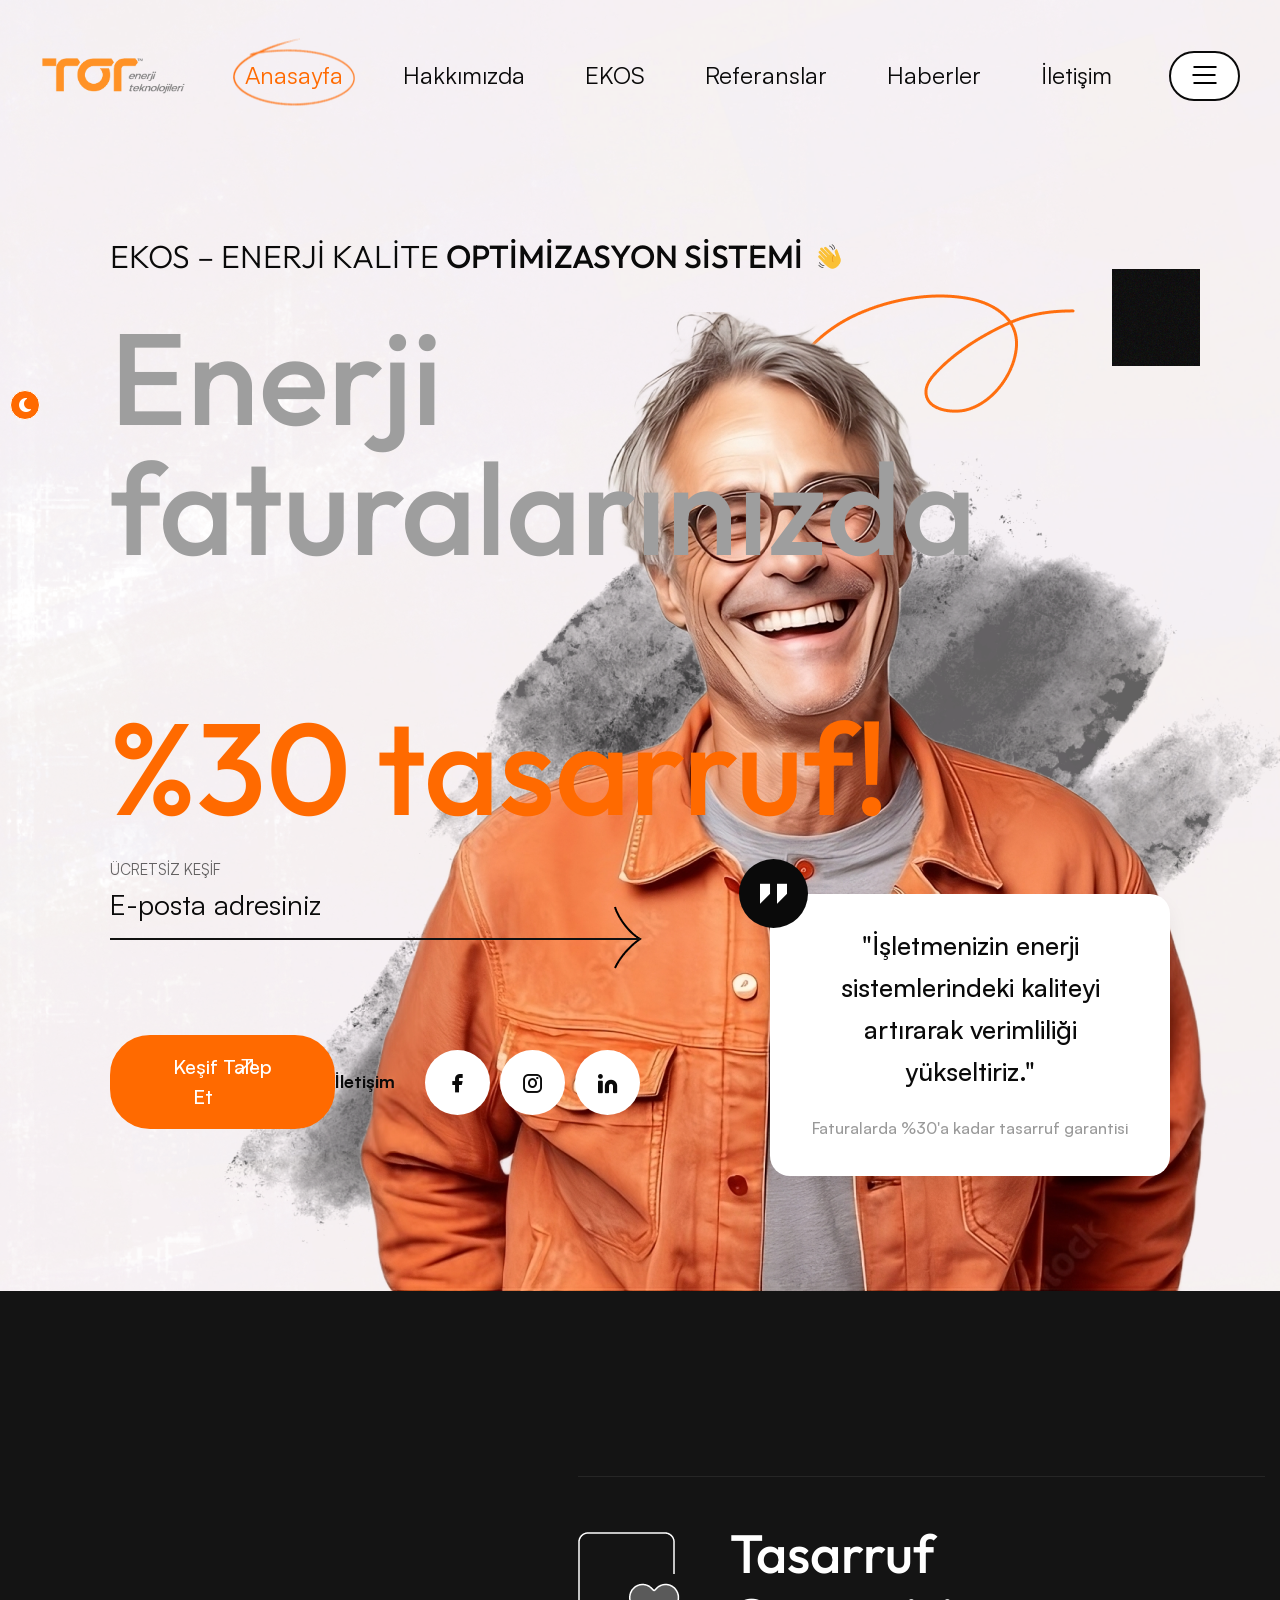
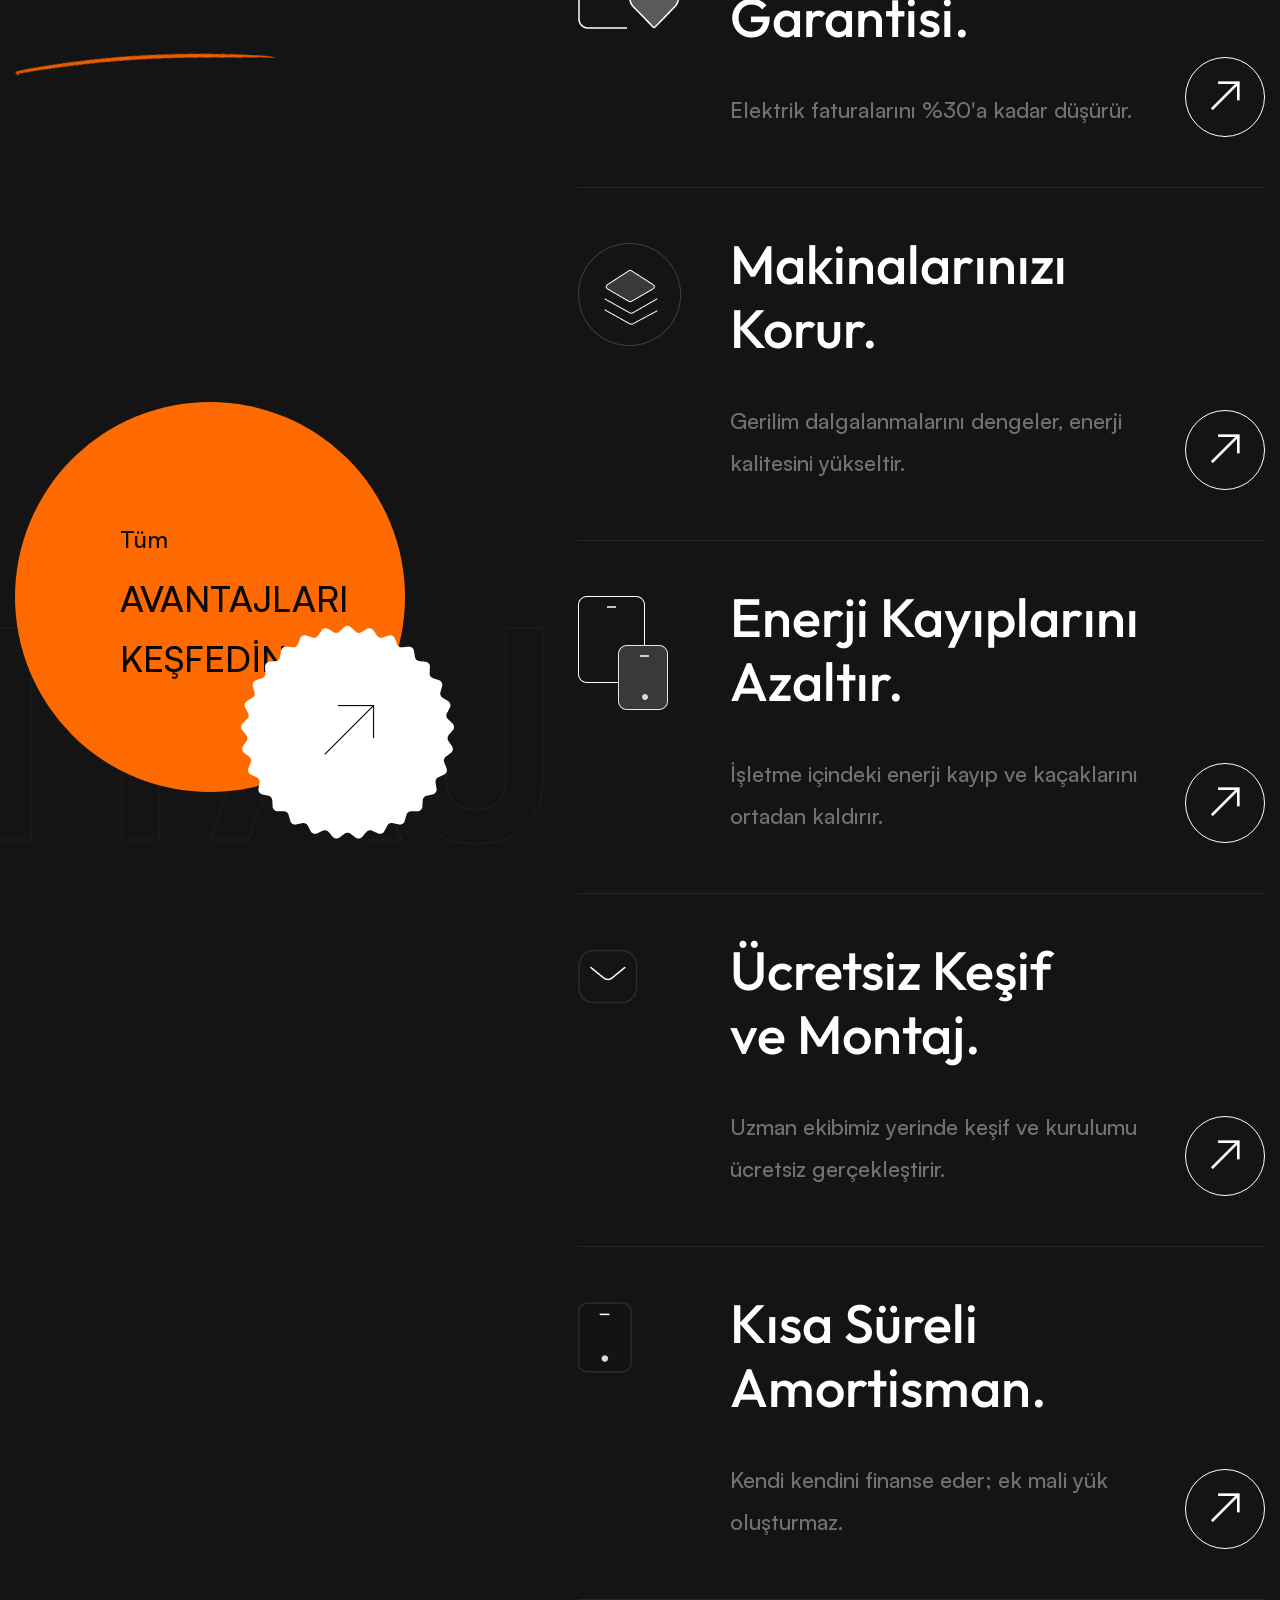
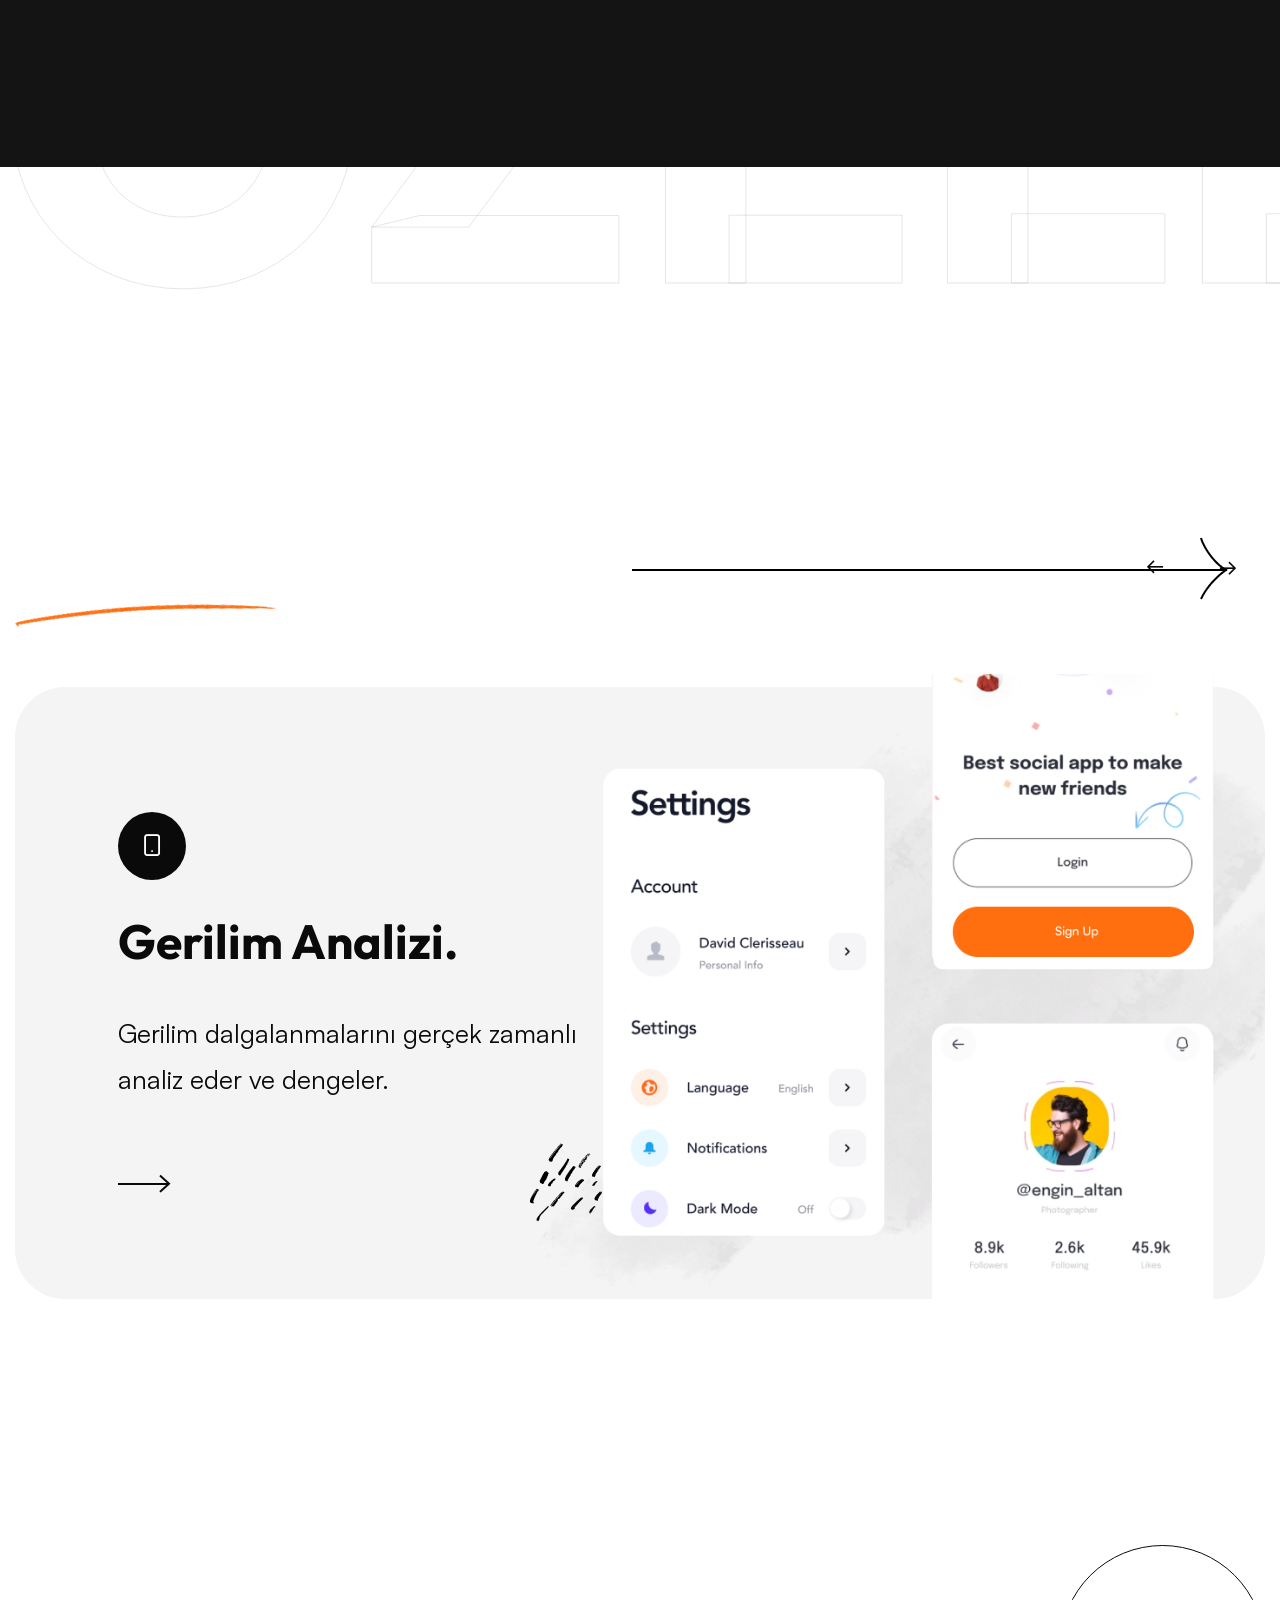
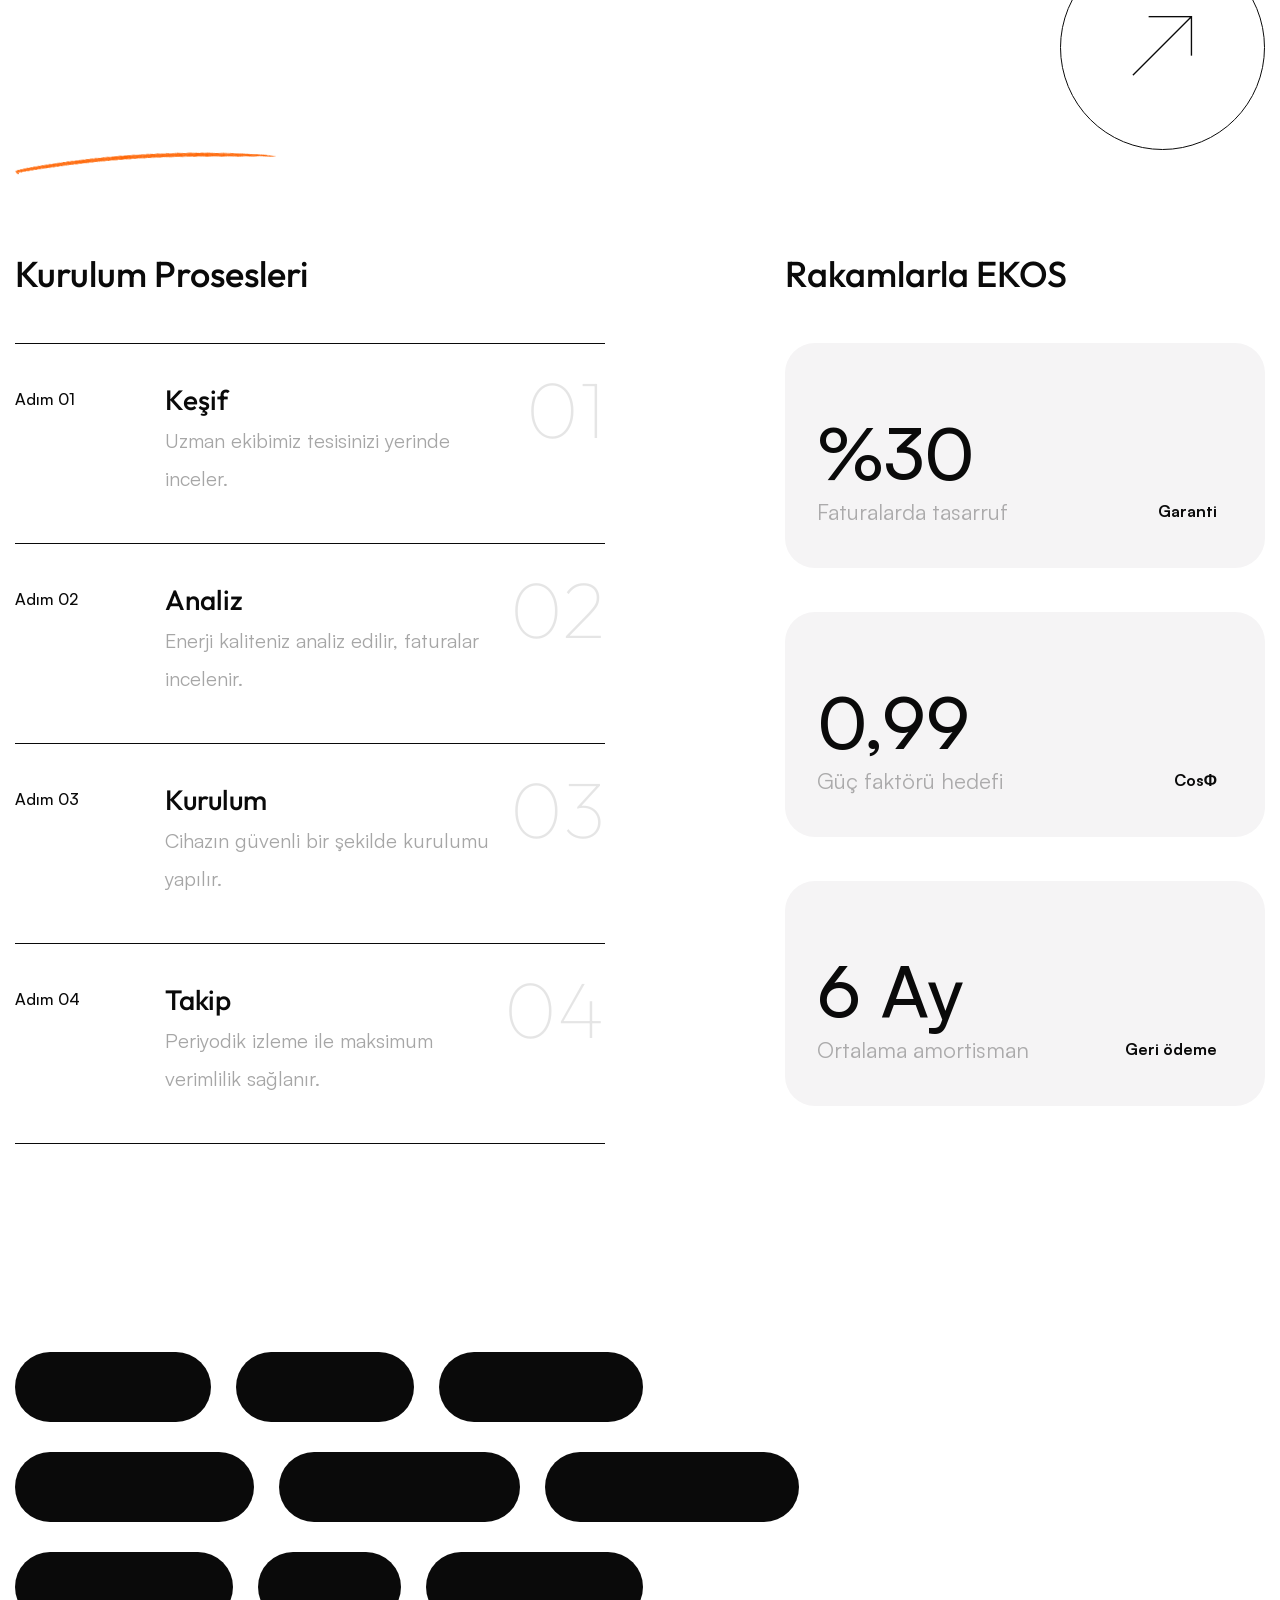
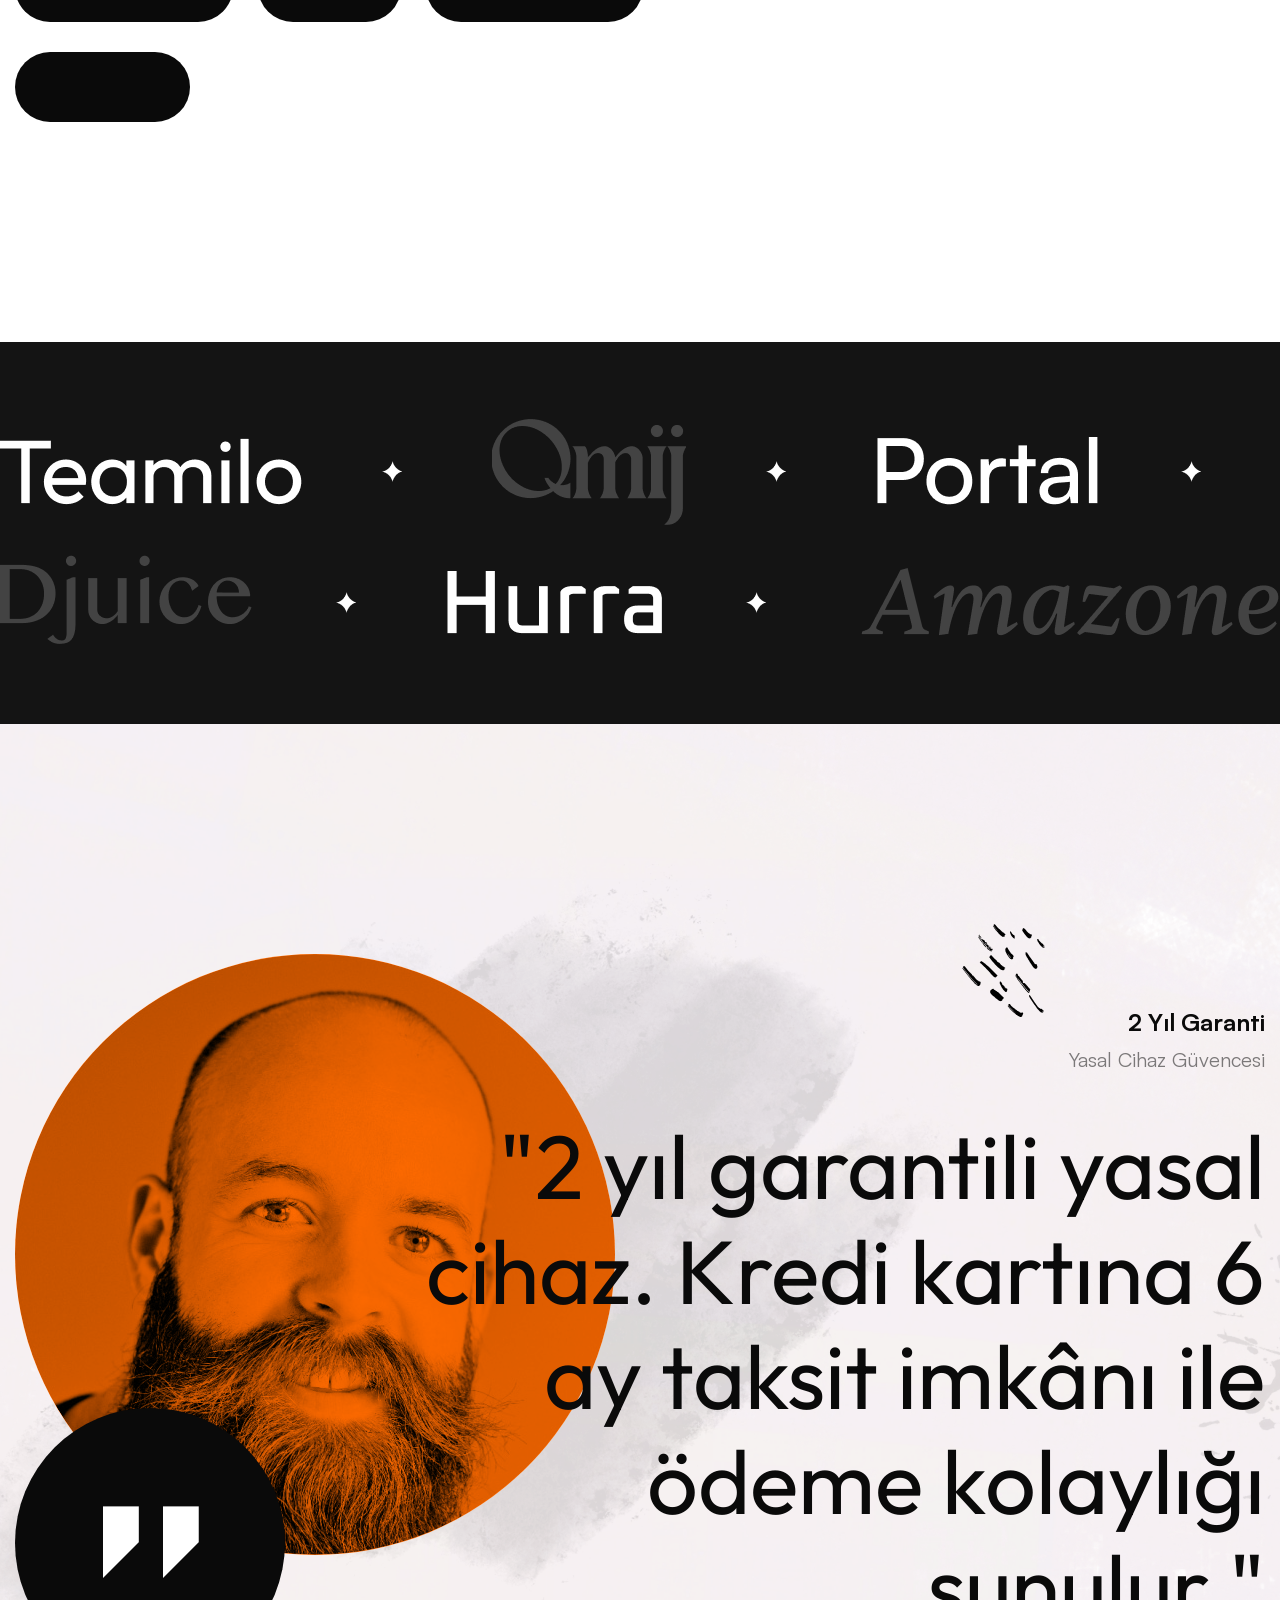
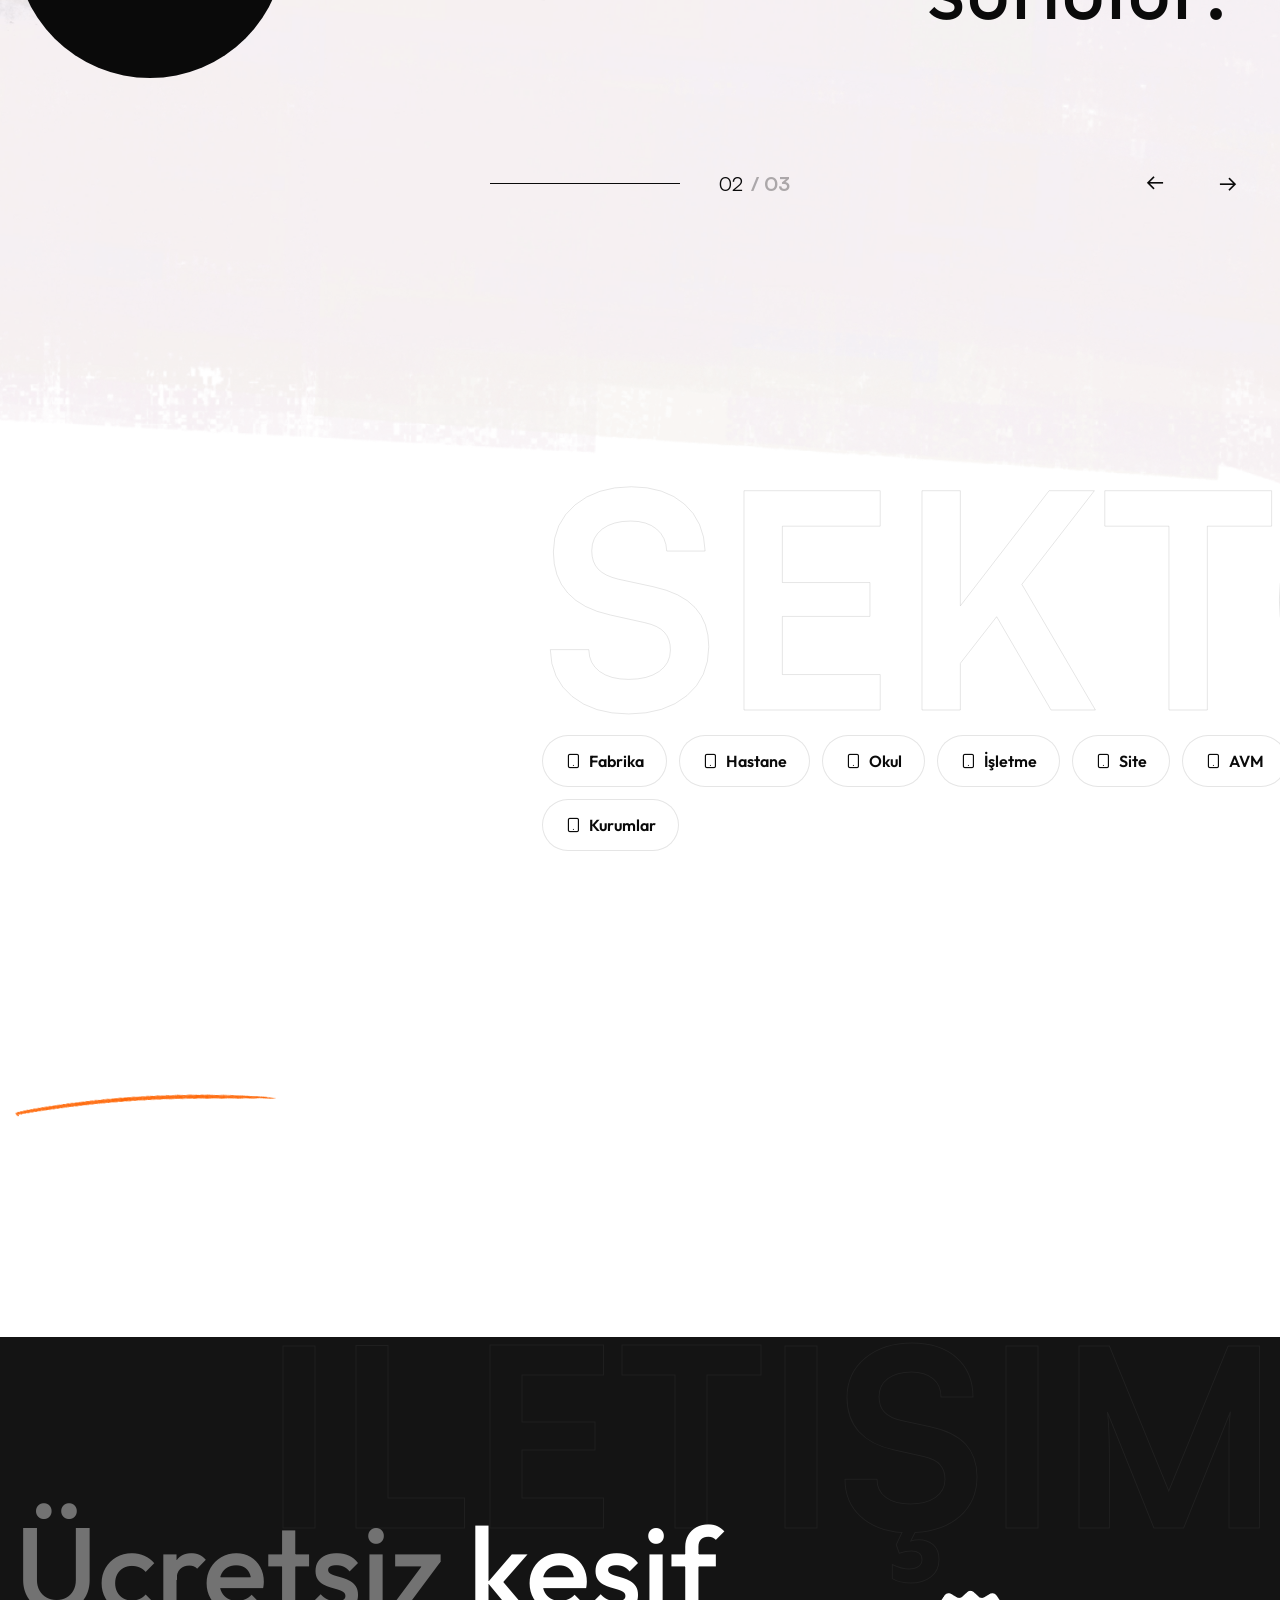
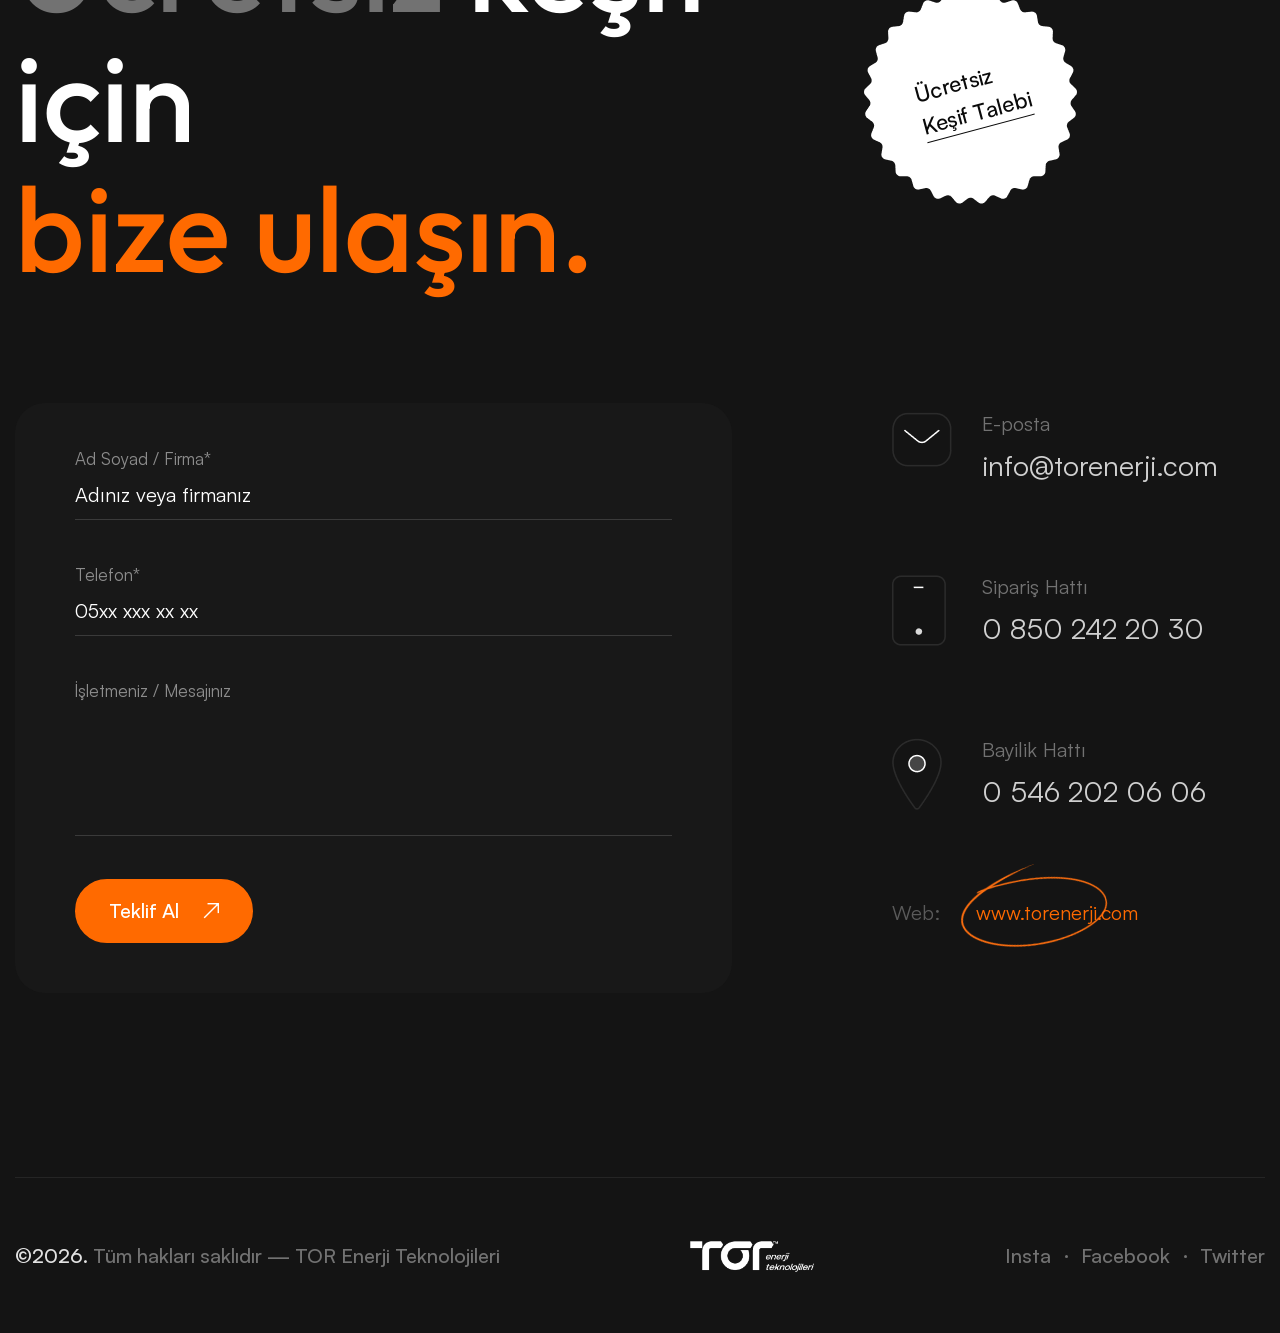
==== index.html @ d0132547 "first release" ====
<!DOCTYPE html>
<html lang="tr" class="no-js">

<head>
<meta charset="utf-8">
<meta http-equiv="X-UA-Compatible" content="IE=edge">
<meta name="viewport" content="width=device-width, initial-scale=1.0, maximum-scale=1.0, user-scalable=0">

<title>TOR Enerji Teknolojileri – EKOS | Enerji Kalite Optimizasyon Sistemi</title>
<meta name="description" content="EKOS – Enerji Kalite Optimizasyon Sistemi. İşletmelerin enerji kalitesini artırarak elektrik faturalarında %30'a kadar tasarruf garantisi sağlar. Ücretsiz keşif için: 0 850 242 20 30.">
<meta name="keywords" content="EKOS, TOR Enerji, enerji tasarrufu, güç faktörü, reaktif güç, enerji kalitesi, elektrik faturası tasarruf">

<!-- Fav Icon -->
<link rel="icon" href="assets/images/favicon.ico" type="image/x-icon">
<link rel="icon" type="image/png" sizes="32x32" href="assets/images/logo/favicon-32.png">
<link rel="icon" type="image/png" sizes="16x16" href="assets/images/logo/favicon-16.png">
<link rel="apple-touch-icon" sizes="180x180" href="assets/images/logo/apple-touch-icon.png">

<!-- Google Fonts -->
<link href="https://fonts.googleapis.com/css2?family=Outfit:wght@100;200;300;400;500;600;700;800;900&amp;display=swap" rel="stylesheet">

<!-- Stylesheets -->
<link href="assets/css/font-awesome-all.css" rel="stylesheet">
<link href="assets/css/flaticon.css" rel="stylesheet">
<link href="assets/css/owl.css" rel="stylesheet">
<link href="assets/css/bootstrap.css" rel="stylesheet">
<link href="assets/css/jquery.fancybox.min.css" rel="stylesheet">
<link href="assets/css/animate.css" rel="stylesheet">
<link href="assets/css/aos.css" rel="stylesheet">
<link href="assets/css/nice-select.css" rel="stylesheet">
<link href="assets/css/odometer.css" rel="stylesheet">
<link href="assets/css/elpath.css" rel="stylesheet">
<link href="assets/css/satoshi-font.css" id="jssDefault" rel="stylesheet">
<link href="assets/css/color.css" rel="stylesheet">
<link href="assets/css/darkmode.css" rel="stylesheet">
<link href="assets/css/style.css" rel="stylesheet">
<link href="assets/css/module-css/header.css" rel="stylesheet">
<link href="assets/css/module-css/footer.css" rel="stylesheet">
<link href="assets/css/module-css/banner.css" rel="stylesheet">
<link href="assets/css/module-css/service.css" rel="stylesheet">
<link href="assets/css/module-css/portfolio.css" rel="stylesheet">
<link href="assets/css/module-css/skills.css" rel="stylesheet">
<link href="assets/css/module-css/clients.css" rel="stylesheet">
<link href="assets/css/module-css/testimonial.css" rel="stylesheet">
<link href="assets/css/module-css/instagram.css" rel="stylesheet">
<link href="assets/css/module-css/contact.css" rel="stylesheet">
<link href="assets/css/responsive.css" rel="stylesheet">

<link href="assets/css/tor-custom.css" rel="stylesheet">
</head>


<!-- page wrapper -->
<body>

    <div class="boxed_wrapper light_bg">


        <!-- mouse-pointer -->
        <div class="mouse-pointer" id="mouse-pointer"></div>
        <!-- mouse-pointer end -->


        <!-- preloader -->
        <div class="loader-wrap">
            <div class="preloader">
                <div id="handle-preloader" class="handle-preloader">
                    <div class="animation-preloader">
                        <div class="spinner"></div>
                        <div class="txt-loading"><span data-text-preloader="E" class="letters-loading">E</span><span data-text-preloader="K" class="letters-loading">K</span><span data-text-preloader="O" class="letters-loading">O</span><span data-text-preloader="S" class="letters-loading">S</span></div>
                    </div>   
                </div>
            </div>
        </div>
        <!-- preloader end -->


        <!-- demo-switch -->
        <div class="demo-switch">
            <div class="demo-dark-bg demo_switch"><button><i class="fas fa-moon"></i></button></div>
            <div class="demo-light-bg demo_switch"><button><i class="fas fa-sun"></i></button></div>
        </div>
        <!-- demo-switch end -->


        <!-- main header -->
        <header class="main-header">
            <!-- header-lower -->
            <div class="header-lower">
                <div class="outer-box">
                    <div class="logo-box">
                        <figure class="light-logo"><a href="index.html"><img src="assets/images/logo/tor-logo.png" alt="TOR Enerji Teknolojileri"></a></figure>
                        <figure class="dark-logo"><a href="index.html"><img src="assets/images/logo/tor-logo.png" alt="TOR Enerji Teknolojileri"></a></figure>
                    </div>
                    <div class="menu-area">
                        <nav class="main-menu navbar-expand-md navbar-light clearfix">
                            <div class="collapse navbar-collapse show clearfix" id="navbarSupportedContent">
                                <ul class="navigation clearfix">
                                    <li class="current"><a href="index.html">Anasayfa</a></li>
                                    <li><a href="about.html">Hakkımızda</a></li>
                                    <li><a href="service.html">EKOS</a></li>
                                    <li><a href="portfolio.html">Referanslar</a></li>
                                    <li><a href="blog.html">Haberler</a></li>
                                    <li><a href="contact.html">İletişim</a></li>
                                </ul>
                            </div>
                        </nav>
                    </div>
                    <div class="menu-right-content">
                        <div class="btn-box mr_20"><a href="contact.html"><span>Teklif Al</span></a></div>
                        <div class="mobile-nav-toggler">
                            <div class="hamburger">
                                <div class="hamburger__container">
                                    <div class="hamburger__inner"></div>
                                    <div class="hamburger__hidden"></div>
                                </div>
                            </div>
                        </div>
                    </div>
                </div>
            </div>


            <!--sticky Header-->
            <div class="sticky-header">
                <div class="outer-container">
                    <div class="outer-box">
                        <div class="logo-box">
                            <figure class="light-logo"><a href="index.html"><img src="assets/images/logo/tor-logo.png" alt="TOR Enerji Teknolojileri"></a></figure>
                            <figure class="dark-logo"><a href="index.html"><img src="assets/images/logo/tor-logo.png" alt="TOR Enerji Teknolojileri"></a></figure>
                        </div>
                        <div class="menu-area">
                            <nav class="main-menu clearfix">
                                <!--Keep This Empty / Menu will come through Javascript-->
                            </nav>
                        </div>
                        <div class="menu-right-content">
                            <div class="btn-box mr_20"><a href="contact.html"><span>Teklif Al</span></a></div>
                            <div class="mobile-nav-toggler">
                                <div class="hamburger">
                                    <div class="hamburger__container">
                                        <div class="hamburger__inner"></div>
                                        <div class="hamburger__hidden"></div>
                                    </div>
                                </div>
                            </div>
                        </div>
                    </div>
                </div>
            </div>
        </header>
        <!-- main-header end -->


        <!-- Mobile Menu  -->
        <div class="mobile-menu">
            <div class="menu-backdrop"></div>
            <div class="close-btn"><i class="fas fa-times"></i></div>
            
            <nav class="menu-box">
                <div class="nav-logo"><a href="index.html"><img src="assets/images/logo/tor-logo-white.png" alt="TOR Enerji Teknolojileri"></a></div>
                <div class="menu-outer"><!--Here Menu Will Come Automatically Via Javascript / Same Menu as in Header--></div>
                <div class="search-form">
                    <h4>Arama</h4>
                    <form method="post" action="index.html">
                        <div class="form-group">
                            <input type="search" name="search-field" placeholder="Arayın ..." required>
                            <button type="submit"><i class="icon-47"></i></button>
                        </div>
                    </form>
                </div>
                <div class="contact-info">
                    <h4>İletişim</h4>
                    <ul>
                        <li>www.torenerji.com</li>
                        <li><a href="tel:08502422030">0 850 242 20 30</a></li>
                        <li><a href="mailto:info@torenerji.com">info@torenerji.com</a></li>
                    </ul>
                </div>
            </nav>
        </div>
        <!-- End Mobile Menu -->


        <!-- banner-section -->
        <section class="banner-section">
            <div class="pattern-layer" style="background-image: url(assets/images/shape/shape-2.png);"></div>
            <div class="shape parallax-scene parallax-scene-2 anim-icons">
                <div data-depth="0.40" class="shape-1" style="background-image: url(assets/images/shape/shape-4.png);"></div>
                <div data-depth="0.50" class="shape-2" style="background-image: url(assets/images/shape/shape-5.jpg);"></div>
                <div class="shape-3" style="background-image: url(assets/images/shape/shape-6.png);"></div>
                <div data-depth="0.60" class="shape-4" style="background-image: url(assets/images/shape/shape-9.png);"></div>
            </div>
            <figure class="image-layer"><img src="assets/images/banner/banner-img-1.png" alt=""></figure>
            <div class="outer-container">
                <div class="content-box">
                    <h3>EKOS – Enerji Kalite <span>Optimizasyon Sistemi</span><img src="assets/images/icons/icon-1.png" alt=""></h3>
                    <h2><span class="light-text">Enerji faturalarınızda</span><br><span class="color-text animation_text_word"></span></h2>
                    <div class="lower-box">
                        <div class="inner-box">
                            <div class="form-inner">
                                <form method="post" action="contact.html">
                                    <div class="form-group">
                                        <div class="dark-shape" style="background-image: url(assets/images/shape/shape-3.png);"></div>
                                        <div class="light-shape" style="background-image: url(assets/images/shape/shape-8.png);"></div>
                                        <label>ÜCRETSİZ KEŞİF</label>
                                        <input type="email" name="email" placeholder="E-posta adresiniz" required>
                                    </div>
                                    <div class="links-box">
                                        <button type="submit" class="theme-btn"><span>Keşif Talep Et</span></button>
                                        <ul class="social-links">
                                            <li><span>İletişim</span></li>
                                            <li><a href="tel:08502422030"><i class="icon-3"></i></a></li>
                                            <li><a href="tel:05462020606"><i class="icon-4"></i></a></li>
                                            <li><a href="https://www.torenerji.com" target="_blank"><i class="icon-5"></i></a></li>
                                        </ul>
                                    </div>
                                </form>
                            </div>
                        </div>
                        <div class="quote-box">
                            <div class="icon-box"><i class="icon-2"></i></div>
                            <p>"İşletmenizin enerji sistemlerindeki kaliteyi artırarak verimliliği yükseltiriz."</p>
                            <span class="name">Faturalarda %30'a kadar tasarruf garantisi</span>
                        </div>
                    </div>
                </div>
            </div>
        </section>
        <!-- banner-section end -->


        <!-- service-section -->
        <section class="service-section">
            <span class="big-text">avantaj</span>
            <div class="large-container">
                <div class="row clearfix">
                    <div class="col-lg-5 col-md-12 col-sm-12 left-column">
                        <div class="left-content sec-title-animation animation-style2">
                            <div class="sec-title light mb_30">
                                <h2 class="title-animation">Neden <span>EKOS?</span></h2>
                            </div>
                            <div class="text-box mb_200">
                                <p class="title-animation">İşletmenizin enerji sistemlerindeki <br />kaliteyi artırarak verimliliği yükseltir.</p>
                            </div>
                            <div class="inner-box pb_50">
                                <div class="text">
                                    <div class="inner">
                                        <h3><span>Tüm</span> <br />AVANTAJLARI <br />KEŞFEDİN.</h3>
                                    </div>
                                </div>
                                <div class="link bounce-slide">
                                    <a href="service.html"><i class="icon-6"></i></a>
                                </div>
                            </div>
                        </div>
                    </div>
                    <div class="col-lg-7 col-md-12 col-sm-12 right-column">
                        <div class="right-content ml_30 mt_30" data-aos="fade-left" data-aos-easing="linear" data-aos-duration="700">
                            <div class="single-item">
                                <div class="icon-box"><img src="assets/images/icons/icon-2.png" alt=""></div>
                                <h2><a href="service.html">Tasarruf <br />Garantisi.</a></h2>
                                <span>Elektrik faturalarını %30'a kadar düşürür.</span>
                                <div class="link"><a href="service.html"><i class="icon-1"></i></a></div>
                            </div>
                            <div class="single-item">
                                <div class="icon-box"><img src="assets/images/icons/icon-3.png" alt=""></div>
                                <h2><a href="service.html">Makinalarınızı <br />Korur.</a></h2>
                                <span>Gerilim dalgalanmalarını dengeler, enerji kalitesini yükseltir.</span>
                                <div class="link"><a href="service.html"><i class="icon-1"></i></a></div>
                            </div>
                            <div class="single-item">
                                <div class="icon-box"><img src="assets/images/icons/icon-4.png" alt=""></div>
                                <h2><a href="service.html">Enerji Kayıplarını <br />Azaltır.</a></h2>
                                <span>İşletme içindeki enerji kayıp ve kaçaklarını ortadan kaldırır.</span>
                                <div class="link"><a href="service.html"><i class="icon-1"></i></a></div>
                            </div>
                            <div class="single-item">
                                <div class="icon-box"><img src="assets/images/icons/icon-5.png" alt=""></div>
                                <h2><a href="service.html">Ücretsiz Keşif <br />ve Montaj.</a></h2>
                                <span>Uzman ekibimiz yerinde keşif ve kurulumu ücretsiz gerçekleştirir.</span>
                                <div class="link"><a href="service.html"><i class="icon-1"></i></a></div>
                            </div>
                            <div class="single-item">
                                <div class="icon-box"><img src="assets/images/icons/icon-6.png" alt=""></div>
                                <h2><a href="service.html">Kısa Süreli <br />Amortisman.</a></h2>
                                <span>Kendi kendini finanse eder; ek mali yük oluşturmaz.</span>
                                <div class="link"><a href="service.html"><i class="icon-1"></i></a></div>
                            </div>
                        </div>
                    </div>
                </div>
            </div>
        </section>
        <!-- service-section end -->


        <!-- portfolio-section -->
        <section class="portfolio-section">
            <span class="big-text">özellik</span>
            <div class="large-container">
                <div class="upper-box mb_60 sec-title-animation animation-style2">
                    <div class="sec-title mr_140">
                        <h2 class="title-animation">EKOS'un <span>Avantajları.</span></h2>
                    </div>
                    <div class="text-box">
                        <p class="title-animation">Enerji kalitenizi gerçek zamanlı iyileştirerek verimlilik ve tasarruf sağlar.</p>
                    </div>
                </div>
                <div class="portfolio-carousel owl-carousel owl-theme owl-dots-none nav-style-one">
                    <div class="portfolio-block-one">
                        <div class="inner-box">
                            <div class="shape">
                                <div class="shape-1" style="background-image: url(assets/images/shape/shape-13.png);"></div>
                                <div class="shape-2" style="background-image: url(assets/images/shape/shape-14.png);"></div>
                            </div>
                            <div class="content-box">
                                <div class="icon-box"><i class="icon-9"></i></div>
                                <h2><a href="service.html">Güç Faktörü 0,99.</a></h2>
                                <p>Güç faktörünü 0,99 seviyesine çıkararak reaktif ceza riskini ortadan kaldırır.</p>
                                <div class="link"><a href="service.html"><i class="icon-10"></i></a></div>
                            </div>
                            <figure class="image-box"><img src="assets/images/portfolio/portfolio-1.png" alt=""></figure>
                        </div>
                    </div>
                    <div class="portfolio-block-one">
                        <div class="inner-box">
                            <div class="shape">
                                <div class="shape-1" style="background-image: url(assets/images/shape/shape-13.png);"></div>
                                <div class="shape-2" style="background-image: url(assets/images/shape/shape-14.png);"></div>
                            </div>
                            <div class="content-box">
                                <div class="icon-box"><i class="icon-9"></i></div>
                                <h2><a href="service.html">Gerilim Analizi.</a></h2>
                                <p>Gerilim dalgalanmalarını gerçek zamanlı analiz eder ve dengeler.</p>
                                <div class="link"><a href="service.html"><i class="icon-10"></i></a></div>
                            </div>
                            <figure class="image-box"><img src="assets/images/portfolio/portfolio-2.png" alt=""></figure>
                        </div>
                    </div>
                    <div class="portfolio-block-one">
                        <div class="inner-box">
                            <div class="shape">
                                <div class="shape-1" style="background-image: url(assets/images/shape/shape-13.png);"></div>
                                <div class="shape-2" style="background-image: url(assets/images/shape/shape-14.png);"></div>
                            </div>
                            <div class="content-box">
                                <div class="icon-box"><i class="icon-9"></i></div>
                                <h2><a href="service.html">Harmonik Yönetimi.</a></h2>
                                <p>Harmonik bozulmaları (THD) izler, yönetir ve termal kayıpları azaltır.</p>
                                <div class="link"><a href="service.html"><i class="icon-10"></i></a></div>
                            </div>
                            <figure class="image-box"><img src="assets/images/portfolio/portfolio-3.png" alt=""></figure>
                        </div>
                    </div>
                    <div class="portfolio-block-one">
                        <div class="inner-box">
                            <div class="shape">
                                <div class="shape-1" style="background-image: url(assets/images/shape/shape-13.png);"></div>
                                <div class="shape-2" style="background-image: url(assets/images/shape/shape-14.png);"></div>
                            </div>
                            <div class="content-box">
                                <div class="icon-box"><i class="icon-9"></i></div>
                                <h2><a href="service.html">Kaçak Önleme.</a></h2>
                                <p>Enerji kayıp ve kaçaklarını önleyerek işletme genelinde verim sağlar.</p>
                                <div class="link"><a href="service.html"><i class="icon-10"></i></a></div>
                            </div>
                            <figure class="image-box"><img src="assets/images/portfolio/portfolio-1.png" alt=""></figure>
                        </div>
                    </div>
                </div>
            </div>
        </section>
        <!-- portfolio-section end -->


        <!-- skills-section -->
        <section class="skills-section pb_190">
            <figure class="image-layer" data-aos="fade-up" data-aos-easing="linear" data-aos-duration="700"><img src="assets/images/resource/skills-1.png" alt=""></figure>
            <figure class="image-layer-dark" data-aos="fade-up" data-aos-easing="linear" data-aos-duration="700"><img src="assets/images/resource/skills-2.png" alt=""></figure>
            <div class="large-container">
                <div class="upper-box mb_80">
                    <div class="sec-title sec-title-animation animation-style2">
                        <h2 class="title-animation">Yapay Zeka Destekli <span>Akıllı Yazılım.</span></h2>
                        <p class="title-animation">7/24 analiz yapar, işletmenizin enerji karakteristiğini öğrenir, yük değişimlerini izler ve optimum çalışma algoritmalarını otomatik uygular.</p>
                    </div>
                    <div class="link" data-aos="zoom-in" data-aos-easing="linear" data-aos-duration="700"><a href="service.html"><i class="icon-6"></i></a></div>
                </div>
                <div class="row clearfix">
                    <div class="col-lg-6 col-md-12 col-sm-12 left-column">
                        <div class="left-content mr_20" data-aos="fade-up" data-aos-easing="linear" data-aos-duration="700">
                            <div class="title-box mb_50">
                                <h2>Kurulum Prosesleri</h2>
                            </div>
                            <div class="inner-box">
                                <div class="single-item">
                                    <div class="year">Adım 01</div>
                                    <div class="text-box">
                                        <h3>Keşif</h3>
                                        <span>Uzman ekibimiz tesisinizi yerinde inceler.</span>
                                    </div>
                                    <span class="count-text">01</span>
                                </div>
                                <div class="single-item">
                                    <div class="year">Adım 02</div>
                                    <div class="text-box">
                                        <h3>Analiz</h3>
                                        <span>Enerji kaliteniz analiz edilir, faturalar incelenir.</span>
                                    </div>
                                    <span class="count-text">02</span>
                                </div>
                                <div class="single-item">
                                    <div class="year">Adım 03</div>
                                    <div class="text-box">
                                        <h3>Kurulum</h3>
                                        <span>Cihazın güvenli bir şekilde kurulumu yapılır.</span>
                                    </div>
                                    <span class="count-text">03</span>
                                </div>
                                <div class="single-item">
                                    <div class="year">Adım 04</div>
                                    <div class="text-box">
                                        <h3>Takip</h3>
                                        <span>Periyodik izleme ile maksimum verimlilik sağlanır.</span>
                                    </div>
                                    <span class="count-text">04</span>
                                </div>
                            </div>
                        </div>
                    </div>
                    <div class="col-lg-6 col-md-12 col-sm-12 right-column">
                        <div class="right-content ml_130" data-aos="fade-up" data-aos-easing="linear" data-aos-duration="700">
                            <div class="title-box mb_50">
                                <h2>Rakamlarla EKOS</h2>
                            </div>
                            <div class="inner-box">
                                <div class="single-item">
                                    <h2>%30</h2>
                                    <div class="text-box">
                                        <span class="text">Faturalarda tasarruf</span>
                                        <span class="year">Garanti</span>
                                    </div>
                                </div>
                                <div class="single-item">
                                    <h2>0,99</h2>
                                    <div class="text-box">
                                        <span class="text">Güç faktörü hedefi</span>
                                        <span class="year">CosΦ</span>
                                    </div>
                                </div>
                                <div class="single-item">
                                    <h2>6 Ay</h2>
                                    <div class="text-box">
                                        <span class="text">Ortalama amortisman</span>
                                        <span class="year">Geri ödeme</span>
                                    </div>
                                </div>
                            </div>
                        </div>
                    </div>
                </div>
                <div class="lower-box pt_120">
                    <div class="row clearfix">
                        <div class="col-lg-8 col-md-12 col-sm-12 skills-column">
                            <div class="skills-content sec-title-animation animation-style2">
                                <div class="title-box mb_50">
                                    <h2 class="title-animation">Gerçek Zamanlı Enerji Analizi</h2>
                                </div>
                                <ul class="skills-list clearfix title-animation">
                                    <li><a href="service.html">Faz Gerilimleri</a></li>
                                    <li><a href="service.html">Faz Akımları</a></li>
                                    <li><a href="service.html">Aktif Güç (kW)</a></li>
                                    <li><a href="service.html">Reaktif Güç (kVAr)</a></li>
                                    <li><a href="service.html">Görünür Güç (kVA)</a></li>
                                    <li><a href="service.html">Güç Faktörü (CosΦ)</a></li>
                                    <li><a href="service.html">THD (Harmonik)</a></li>
                                    <li><a href="service.html">Frekans</a></li>
                                    <li><a href="service.html">Faz Dengesizliği</a></li>
                                    <li><a href="service.html">Tepe Talep</a></li>
                                    <li><button>Enerji Tüketimi</button></li>
                                </ul>
                            </div>
                        </div>
                    </div>
                </div>
            </div>
        </section>
        <!-- skills-section end -->


        <!-- clients-section -->
        <section class="clients-section">
            <div class="outer-container">
                <ul class="clients-list mb_30">
                    <li><a href="index.html"><img src="assets/images/clients/clients-1.png" alt=""></a></li>
                    <li><a href="index.html"><img src="assets/images/clients/clients-2.png" alt=""></a></li>
                    <li><a href="index.html"><img src="assets/images/clients/clients-3.png" alt=""></a></li>
                    <li><a href="index.html"><img src="assets/images/clients/clients-4.png" alt=""></a></li>
                    <li><a href="index.html"><img src="assets/images/clients/clients-5.png" alt=""></a></li>
                    <li><a href="index.html"><img src="assets/images/clients/clients-1.png" alt=""></a></li>
                    <li><a href="index.html"><img src="assets/images/clients/clients-2.png" alt=""></a></li>
                    <li><a href="index.html"><img src="assets/images/clients/clients-3.png" alt=""></a></li>
                    <li><a href="index.html"><img src="assets/images/clients/clients-4.png" alt=""></a></li>
                    <li><a href="index.html"><img src="assets/images/clients/clients-5.png" alt=""></a></li>
                    <li><a href="index.html"><img src="assets/images/clients/clients-1.png" alt=""></a></li>
                    <li><a href="index.html"><img src="assets/images/clients/clients-2.png" alt=""></a></li>
                    <li><a href="index.html"><img src="assets/images/clients/clients-3.png" alt=""></a></li>
                    <li><a href="index.html"><img src="assets/images/clients/clients-4.png" alt=""></a></li>
                    <li><a href="index.html"><img src="assets/images/clients/clients-5.png" alt=""></a></li>
                </ul>
                <ul class="clients-list">
                    <li><a href="index.html"><img src="assets/images/clients/clients-6.png" alt=""></a></li>
                    <li><a href="index.html"><img src="assets/images/clients/clients-7.png" alt=""></a></li>
                    <li><a href="index.html"><img src="assets/images/clients/clients-8.png" alt=""></a></li>
                    <li><a href="index.html"><img src="assets/images/clients/clients-9.png" alt=""></a></li>
                    <li><a href="index.html"><img src="assets/images/clients/clients-10.png" alt=""></a></li>
                    <li><a href="index.html"><img src="assets/images/clients/clients-6.png" alt=""></a></li>
                    <li><a href="index.html"><img src="assets/images/clients/clients-7.png" alt=""></a></li>
                    <li><a href="index.html"><img src="assets/images/clients/clients-8.png" alt=""></a></li>
                    <li><a href="index.html"><img src="assets/images/clients/clients-9.png" alt=""></a></li>
                    <li><a href="index.html"><img src="assets/images/clients/clients-10.png" alt=""></a></li>
                    <li><a href="index.html"><img src="assets/images/clients/clients-6.png" alt=""></a></li>
                    <li><a href="index.html"><img src="assets/images/clients/clients-7.png" alt=""></a></li>
                    <li><a href="index.html"><img src="assets/images/clients/clients-8.png" alt=""></a></li>
                    <li><a href="index.html"><img src="assets/images/clients/clients-9.png" alt=""></a></li>
                    <li><a href="index.html"><img src="assets/images/clients/clients-10.png" alt=""></a></li>
                </ul>
            </div>
        </section>
        <!-- clients-section end -->


        <!-- testimonial-section -->
        <section class="testimonial-section">
            <div class="pattern-layer" style="background-image: url(assets/images/shape/shape-17.png);"></div>
            <div class="pattern-layer-2" style="background-image: url(assets/images/shape/shape-21.png);"></div>
            <div class="shape parallax-scene parallax-scene-1 anim-icons">
                <div class="shape-1" style="background-image: url(assets/images/shape/shape-18.png);"></div>
                <div data-depth="0.40" class="shape-2" style="background-image: url(assets/images/shape/shape-19.png);"></div>
                <div class="shape-3" style="background-image: url(assets/images/shape/shape-20.png);"></div>
                <div data-depth="0.40" class="shape-4" style="background-image: url(assets/images/shape/shape-22.png);"></div>
            </div>
            <div class="large-container">
                <div class="single-item-carousel owl-carousel owl-theme dots-style-one nav-style-one">
                    <div class="testimonial-block">
                        <div class="image-box">
                            <figure class="image"><img src="assets/images/resource/testimonial-1.jpg" alt=""></figure>
                            <div class="icon-box"><i class="icon-2"></i></div>
                        </div>
                        <div class="content-box">
                            <div class="author-box mb_35">
                                <h3>Tasarruf Taahhüdü</h3>
                                <span class="designation">TOR Enerji Teknolojileri</span>
                            </div>
                            <h2>"Sözleşmede belirtilen tasarruf oranı taahhüt altına alınır; taahhüt süresince koşulsuz para iadesi sağlanır."</h2>
                        </div>
                    </div>
                    <div class="testimonial-block">
                        <div class="image-box">
                            <figure class="image"><img src="assets/images/resource/testimonial-1.jpg" alt=""></figure>
                            <div class="icon-box"><i class="icon-2"></i></div>
                        </div>
                        <div class="content-box">
                            <div class="author-box mb_35">
                                <h3>2 Yıl Garanti</h3>
                                <span class="designation">Yasal Cihaz Güvencesi</span>
                            </div>
                            <h2>"2 yıl garantili yasal cihaz. Kredi kartına 6 ay taksit imkânı ile ödeme kolaylığı sunulur."</h2>
                        </div>
                    </div>
                    <div class="testimonial-block">
                        <div class="image-box">
                            <figure class="image"><img src="assets/images/resource/testimonial-1.jpg" alt=""></figure>
                            <div class="icon-box"><i class="icon-2"></i></div>
                        </div>
                        <div class="content-box">
                            <div class="author-box mb_35">
                                <h3>Kendi Kendini Öder</h3>
                                <span class="designation">Amortisman Sistemi</span>
                            </div>
                            <h2>"Uzman ekibimiz ücretsiz keşif ve montaj gerçekleştirir; cihaz ortalama 6 ay içinde kendini amorti eder."</h2>
                        </div>
                    </div>
                </div>
            </div>
        </section>
        <!-- testimonial-section end -->


        <!-- instagram-section -->
        <section class="instagram-section">
            <div class="large-container">
                <div class="row clearfix">
                    <div class="col-lg-4 col-md-12 col-sm-12 title-column">
                        <div class="sec-title sec-title-animation animation-style2">
                            <h2 class="title-animation">Nerede <span>Kullanılır?</span></h2>
                            <p class="title-animation">EKOS; enerji tüketen her ölçekteki tesiste tasarruf ve verimlilik sağlar.</p>
                        </div>
                    </div>
                    <div class="col-lg-8 col-md-12 col-sm-12 content-column">
                        <div class="content-box ml_100">
                            <span class="big-text">sektör</span>
                            <ul class="tor-sector-list">
                                <li><i class="icon-9"></i> Fabrika</li>
                                <li><i class="icon-9"></i> Hastane</li>
                                <li><i class="icon-9"></i> Okul</li>
                                <li><i class="icon-9"></i> İşletme</li>
                                <li><i class="icon-9"></i> Site</li>
                                <li><i class="icon-9"></i> AVM</li>
                                <li><i class="icon-9"></i> Otel</li>
                                <li><i class="icon-9"></i> Tarım</li>
                                <li><i class="icon-9"></i> Belediye</li>
                                <li><i class="icon-9"></i> Kurumlar</li>
                            </ul>
                        </div>
                    </div>
                </div>
            </div>
        </section>
        <!-- instagram-section end -->


        <!-- contact-section -->
        <section class="contact-section">
            <span class="big-text">iletişim</span>
            <div class="shape-box parallax-scene parallax-scene-3 anim-icons">
                <div data-depth="0.40" class="shape" style="background-image: url(assets/images/shape/shape-22.png);"></div>
            </div>
            <div class="large-container">
                <div class="title-box mb_110">
                    <div class="title-text" data-aos="fade-up" data-aos-easing="linear" data-aos-duration="700">
                        <h2><span class="light-text">Ücretsiz</span> keşif için <span class="color-text">bize ulaşın.</span></h2>
                    </div>
                    <div class="link-box" data-aos="zoom-in" data-aos-easing="linear" data-aos-duration="700">
                        <a href="contact.html"><span>Ücretsiz <br />Keşif Talebi</span></a>
                    </div>
                </div>
                <div class="row clearfix">
                    <div class="col-lg-7 col-md-12 col-sm-12 form-column">
                        <div class="form-inner" data-aos="fade-right" data-aos-easing="linear" data-aos-duration="700">
                            <form method="post" action="contact.html">
                                <div class="form-group">
                                    <label>Ad Soyad / Firma*</label>
                                    <input type="text" name="name" placeholder="Adınız veya firmanız">
                                </div>
                                <div class="form-group">
                                    <label>Telefon*</label>
                                    <input type="text" name="phone" placeholder="05xx xxx xx xx">
                                </div>
                                <div class="form-group">
                                    <label>İşletmeniz / Mesajınız</label>
                                    <textarea name="message"></textarea>
                                </div>
                                <div class="message-btn">
                                    <button type="submit" class="theme-btn"><span>Teklif Al</span></button>
                                </div>
                            </form>
                        </div>
                    </div>
                    <div class="col-lg-5 col-md-12 col-sm-12 info-column">
                        <div class="info-content ml_130" data-aos="fade-left" data-aos-easing="linear" data-aos-duration="700">
                            <div class="single-item">
                                <div class="icon-box"><img src="assets/images/icons/icon-5.png" alt=""></div>
                                <span>E-posta</span>
                                <h3><a href="mailto:info@torenerji.com">info@torenerji.com</a></h3>
                            </div>
                            <div class="single-item">
                                <div class="icon-box"><img src="assets/images/icons/icon-6.png" alt=""></div>
                                <span>Sipariş Hattı</span>
                                <h3><a href="tel:08502422030">0 850 242 20 30</a></h3>
                            </div>
                            <div class="single-item">
                                <div class="icon-box"><img src="assets/images/icons/icon-7.png" alt=""></div>
                                <span>Bayilik Hattı</span>
                                <h3><a href="tel:05462020606">0 546 202 06 06</a></h3>
                            </div>
                            <div class="map-link">
                                <p>Web: <a href="https://www.torenerji.com" target="_blank">www.torenerji.com</a></p>
                            </div>
                        </div>
                    </div>
                </div>
            </div>
        </section>
        <!-- contact-section end -->


        <!-- footer -->
        <footer class="main-footer">
            <div class="large-container">
                <div class="footer-bottom">
                    <div class="bottom-inner">
                        <div class="copyright"><p><span>&copy;2026.</span> Tüm hakları saklıdır — TOR Enerji Teknolojileri</p></div>
                        <figure class="footer-logo"><a href="index.html"><img src="assets/images/logo/tor-logo-white.png" alt="TOR Enerji Teknolojileri"></a></figure>
                        <ul class="social-links">
                            <li><a href="index.html">Insta</a></li>
                            <li><a href="index.html">Facebook</a></li>
                            <li><a href="index.html">Twitter</a></li>
                        </ul>
                    </div>
                </div>
            </div>
        </footer>
        <!-- main-footer end -->



        <!--Scroll to top-->
        <div class="scroll-to-top">
            <svg class="scroll-top-inner" viewBox="-1 -1 102 102">
                <path d="M50,1 a49,49 0 0,1 0,98 a49,49 0 0,1 0,-98" />
            </svg>
        </div>
        
    </div>


    <!-- jequery plugins -->
    <script src="assets/js/jquery.js"></script>
    <script src="assets/js/bootstrap.min.js"></script>
    <script src="assets/js/plugins.js"></script>
    <script src="assets/js/owl.js"></script>
    <script src="assets/js/wow.js"></script>
    <script src="assets/js/jquery.fancybox.js"></script>
    <script src="assets/js/appear.js"></script>
    <script src="assets/js/isotope.js"></script>
    <script src="assets/js/jquery.nice-select.min.js"></script>
    <script src="assets/js/aos.js"></script>
    <script src="assets/js/hamburger.js"></script>
    <script src="assets/js/lenis.min.js"></script>
    <script src="assets/js/text_plugins.js"></script>
    <script src="assets/js/text_animation.js"></script>
    <script src="assets/js/scrolltop.min.js"></script>
    <script src="assets/js/parallax.min.js"></script>
    <script src="assets/js/odometer.js"></script>
    <script src="assets/js/gsap.js"></script>
    <script src="assets/js/ScrollTrigger.js"></script>
    <script src="assets/js/SplitText.js"></script>

    <!-- main-js -->
    <script src="assets/js/script.js"></script>

</body><!-- End of .page_wrapper -->

</html>
---- assets/css/elpath.css ----
/* Elementpath css */

/* 
el_01 
color
*/
.color_blue {
    color: #7f27d8;
}
.color_purple {
    color: #6f42c1;
}
.color_pink {
    color: #d63384;
}
.color_red {
    color: #dc3545;
}
.color_orange {
    color: #fd7e14;
}
.color_yellow {
    color: #ffc107;
}
.color_green {
    color: #198754;
}
.color_gray {
    color: #6c757d;
}
.color_gray_dark {
    color: #343a40;
}
.color_light {
    color: #f8f9fa;
}
.color_dark {
    color: #212529;
}
.color_black{
    color: #000000;
}

/* 
el_02 
background
*/
.bg_blue {
    background-color: #7f27d8;
}
.bg_purple {
    background-color: #6f42c1;
}
.bg_pink {
    background-color: #d63384;
}
.bg_red {
    background-color: #dc3545;
}
.bg_orange {
    background-color: #fd7e14;
}
.bg_yellow {
    background-color: #ffc107;
}
.bg_green {
    background-color: #198754;;
}
.bg_gray {
    background-color: #6c757d;
}
.bg_gray-dark {
    background-color: #343a40;
}
.bg_light {
    background-color: #f8f9fa;
}
.bg_dark {
    background-color: #212529;
}
.bg_cover {
    background-size: cover;
}
.bg_contain {
    background-size: contain;
}
.bg_fixed {
    background-attachment: fixed;
}
.bg_top {
    background-position: top;
}
.bg_right {
    background-position: right;
}
.bg_bottom {
    background-position: bottom;
}
.bg_left {
    background-position: left;
}
.bg_center {
    background-position: center;
}
/* 
el_03 
display
*/
.d_block {
    display: block;
}
.d_iblock {
    display: inline-block;
}
.d_flex {
    display: flex;
}
.d_table {
    display: table;
}
.d_tcell {
    display: table-cell;
}
.d_none {
    display: none;
}
/* 
el_04 
position
*/
.p_relative {
    position: relative;
}
.p_absolute {
    position: absolute;
}
.p_fixed {
    position: fixed;
}
/* 
el_05 
Border
*/
.border {
    border: 1px solid #ddd;
}
.border_top {
    border-top: 1px solid #ddd;
}
.border_right {
    border-right: 1px solid #ddd;
}
.border_bottom {
    border-bottom: 1px solid #ddd;
}
.border_left {
    border-left: 1px solid #ddd;
}
/* 
el_06 
Transition
*/
.tran_3 {
    transition: .3s;
}
.tran_4 {
    transition: .4s;
}
.tran_5 {
    transition: .5s;
}
/* 
el_07 
Font size
*/
.fs_0 {
    font-size: 0;
}
.fs_1 {
    font-size: 1px;
}
.fs_2 {
    font-size: 2px;
}
.fs_3 {
    font-size: 3px;
}
.fs_4 {
    font-size: 4px;
}
.fs_5 {
    font-size: 5px;
}
.fs_6 {
    font-size: 6px;
}
.fs_7 {
    font-size: 7px;
}
.fs_8 {
    font-size: 8px;
}
.fs_9 {
    font-size: 9px;
}
.fs_10 {
    font-size: 10px;
}
.fs_11 {
    font-size: 11px;
}
.fs_12 {
    font-size: 12px;
}
.fs_13 {
    font-size: 13px;
}
.fs_14 {
    font-size: 14px;
}
.fs_15 {
    font-size: 15px;
}
.fs_16 {
    font-size: 16px;
}
.fs_17 {
    font-size: 17px;
}
.fs_18 {
    font-size: 18px;
}
.fs_19 {
    font-size: 19px;
}
.fs_20 {
    font-size: 20px;
}
.fs_25 {
    font-size: 25px;
}
.fs_30 {
    font-size: 30px;
}
.fs_35 {
    font-size: 35px;
}
.fs_40 {
    font-size: 40px;
}
.fs_45 {
    font-size: 45px;
}
.fs_50 {
    font-size: 50px;
}
.fs_55 {
    font-size: 55px;
}
.fs_60 {
    font-size: 60px;
}
.fs_65 {
    font-size: 65px;
}
.fs_70 {
    font-size: 70px;
}
.fs_75 {
    font-size: 75px;
}
.fs_80 {
    font-size: 80px;
}
.fs_85 {
    font-size: 85px;
}
.fs_90 {
    font-size: 90px;
}
.fs_95 {
    font-size: 95px;
}
.fs_100 {
    font-size: 100px;
}
.fs_110 {
    font-size: 110px;
}
.fs_120 {
    font-size: 120px;
}
.fs_130 {
    font-size: 130px;
}
.fs_140 {
    font-size: 140px;
}
.fs_150 {
    font-size: 150px;
}
.fs_160 {
    font-size: 160px;
}
.fs_170 {
    font-size: 170px;
}
.fs_180 {
    font-size: 180px;
}
.fs_190 {
    font-size: 190px;
}
.fs_200 {
    font-size: 200px;
}
/* 
el_08 
Font wieght
*/
.fw_light {
    font-weight: 300;
}
.fw_normal {
    font-weight: 400;
}
.fw_medium {
    font-weight: 500;
}
.fw_sbold {
    font-weight: 600;
}
.fw_bold {
    font-weight: 700;
}
.fw_exbold {
    font-weight: 800;
}
/* 
el_09 
Float
*/
.float_left {
    float: left;
}
.float_right {
    float: right;
}
/* 
el_10 
Width
*/
.w_0 {
    width: 0;
}
.w_1 {
    width: 1px;
}
.w_2 {
    width: 2px;
}
.w_3 {
    width: 3px;
}
.w_4 {
    width: 4px;
}
.w_5 {
    width: 5px;
}
.w_6 {
    width: 6px;
}
.w_7 {
    width: 7px;
}
.w_8 {
    width: 8px;
}
.w_9 {
    width: 9px;
}
.w_10 {
    width: 10px;
}
.w_11 {
    width: 11px;
}
.w_12 {
    width: 12px;
}
.w_13 {
    width: 13px;
}
.w_14 {
    width: 14px;
}
.w_15 {
    width: 15px;
}
.w_16 {
    width: 16px;
}
.w_17 {
    width: 17px;
}
.w_18 {
    width: 18px;
}
.w_19 {
    width: 19px;
}
.w_20 {
    width: 20px;
}
.w_25 {
    width: 25px;
}
.w_30 {
    width: 30px;
}
.w_35 {
    width: 35px;
}
.w_40 {
    width: 40px;
}
.w_45 {
    width: 45px;
}
.w_50 {
    width: 50px;
}
.w_55 {
    width: 55px;
}
.w_60 {
    width: 60px;
}
.w_65 {
    width: 65px;
}
.w_70 {
    width: 70px;
}
.w_75 {
    width: 75px;
}
.w_80 {
    width: 80px;
}
.w_85 {
    width: 85px;
}
.w_90 {
    width: 90px;
}
.w_95 {
    width: 95px;
}
.w_100 {
    width: 100px;
}
.w_110 {
    width: 110px;
}
.w_120 {
    width: 120px;
}
.w_130 {
    width: 130px;
}
.w_140 {
    width: 140px;
}
.w_150 {
    width: 150px;
}
.w_160 {
    width: 160px;
}
.w_170 {
    width: 170px;
}
.w_180 {
    width: 180px;
}
.w_190 {
    width: 190px;
}
.w_200 {
    width: 200px;
}
.mw_0 {
    max-width: 0;
}
.mw_1 {
    max-width: 1px;
}
.mw_2 {
    max-width: 2px;
}
.mw_3 {
    max-width: 3px;
}
.mw_4 {
    max-width: 4px;
}
.mw_5 {
    max-width: 5px;
}
.mw_6 {
    max-width: 6px;
}
.mw_7 {
    max-width: 7px;
}
.mw_8 {
    max-width: 8px;
}
.mw_9 {
    max-width: 9px;
}
.mw_10 {
    max-width: 10px;
}
.mw_11 {
    max-width: 11px;
}
.mw_12 {
    max-width: 12px;
}
.mw_13 {
    max-width: 13px;
}
.mw_14 {
    max-width: 14px;
}
.mw_15 {
    max-width: 15px;
}
.mw_16 {
    max-width: 16px;
}
.mw_17 {
    max-width: 17px;
}
.mw_18 {
    max-width: 18px;
}
.mw_19 {
    max-width: 19px;
}
.mw_20 {
    max-width: 20px;
}
.mw_25 {
    max-width: 25px;
}
.mw_30 {
    max-width: 30px;
}
.mw_35 {
    max-width: 35px;
}
.mw_40 {
    max-width: 40px;
}
.mw_45 {
    max-width: 45px;
}
.mw_50 {
    max-width: 50px;
}
.mw_55 {
    max-width: 55px;
}
.mw_60 {
    max-width: 60px;
}
.mw_65 {
    max-width: 65px;
}
.mw_70 {
    max-width: 70px;
}
.mw_75 {
    max-width: 75px;
}
.mw_80 {
    max-width: 80px;
}
.mw_85 {
    max-width: 85px;
}
.mw_90 {
    max-width: 90px;
}
.mw_95 {
    max-width: 95px;
}
.mw_100 {
    max-width: 100px;
}
.mw_110 {
    max-width: 110px;
}
.mw_120 {
    max-width: 120px;
}
.mw_130 {
    max-width: 130px;
}
.mw_140 {
    max-width: 140px;
}
.mw_150 {
    max-width: 150px;
}
.mw_160 {
    max-width: 160px;
}
.mw_170 {
    max-width: 170px;
}
.mw_180 {
    max-width: 180px;
}
.mw_190 {
    max-width: 190px;
}
.mw_200 {
    max-width: 200px;
}
/* 
el_11
height
*/
.h_0 {
    height: 0;
}
.h_1 {
    height: 1px;
}
.h_2 {
    height: 2px;
}
.h_3 {
    height: 3px;
}
.h_4 {
    height: 4px;
}
.h_5 {
    height: 5px;
}
.h_6 {
    height: 6px;
}
.h_7 {
    height: 7px;
}
.h_8 {
    height: 8px;
}
.h_9 {
    height: 9px;
}
.h_10 {
    height: 10px;
}
.h_11 {
    height: 11px;
}
.h_12 {
    height: 12px;
}
.h_13 {
    height: 13px;
}
.h_14 {
    height: 14px;
}
.h_15 {
    height: 15px;
}
.h_16 {
    height: 16px;
}
.h_17 {
    height: 17px;
}
.h_18 {
    height: 18px;
}
.h_19 {
    height: 19px;
}
.h_20 {
    height: 20px;
}
.h_25 {
    height: 25px;
}
.h_30 {
    height: 30px;
}
.h_35 {
    height: 35px;
}
.h_40 {
    height: 40px;
}
.h_45 {
    height: 45px;
}
.h_50 {
    height: 50px;
}
.h_55 {
    height: 55px;
}
.h_60 {
    height: 60px;
}
.h_65 {
    height: 65px;
}
.h_70 {
    height: 70px;
}
.h_75 {
    height: 75px;
}
.h_80 {
    height: 80px;
}
.h_85 {
    height: 85px;
}
.h_90 {
    height: 90px;
}
.h_95 {
    height: 95px;
}
.h_100 {
    height: 100px;
}
.h_110 {
    height: 110px;
}
.h_120 {
    height: 120px;
}
.h_130 {
    height: 130px;
}
.h_140 {
    height: 140px;
}
.h_150 {
    height: 150px;
}
.h_160 {
    height: 160px;
}
.h_170 {
    height: 170px;
}
.h_180 {
    height: 180px;
}
.h_190 {
    height: 190px;
}
.h_200 {
    height: 200px;
}
.mh_0 {
    max-height: 0;
}
.mh_1 {
    max-height: 1px;
}
.mh_2 {
    max-height: 2px;
}
.mh_3 {
    max-height: 3px;
}
.mh_4 {
    max-height: 4px;
}
.mh_5 {
    max-height: 5px;
}
.mh_6 {
    max-height: 6px;
}
.mh_7 {
    max-height: 7px;
}
.mh_8 {
    max-height: 8px;
}
.mh_9 {
    max-height: 9px;
}
.mh_10 {
    max-height: 10px;
}
.mh_11 {
    max-height: 11px;
}
.mh_12 {
    max-height: 12px;
}
.mh_13 {
    max-height: 13px;
}
.mh_14 {
    max-height: 14px;
}
.mh_15 {
    max-height: 15px;
}
.mh_16 {
    max-height: 16px;
}
.mh_17 {
    max-height: 17px;
}
.mh_18 {
    max-height: 18px;
}
.mh_19 {
    max-height: 19px;
}
.mh_20 {
    max-height: 20px;
}
.mh_25 {
    max-height: 25px;
}
.mh_30 {
    max-height: 30px;
}
.mh_35 {
    max-height: 35px;
}
.mh_40 {
    max-height: 40px;
}
.mh_45 {
    max-height: 45px;
}
.mh_50 {
    max-height: 50px;
}
.mh_55 {
    max-height: 55px;
}
.mh_60 {
    max-height: 60px;
}
.mh_65 {
    max-height: 65px;
}
.mh_70 {
    max-height: 70px;
}
.mh_75 {
    max-height: 75px;
}
.mh_80 {
    max-height: 80px;
}
.mh_85 {
    max-height: 85px;
}
.mh_90 {
    max-height: 90px;
}
.mh_95 {
    max-height: 95px;
}
.mh_100 {
    max-height: 100px;
}
.mh_110 {
    max-height: 110px;
}
.mh_120 {
    max-height: 120px;
}
.mh_130 {
    max-height: 130px;
}
.mh_140 {
    max-height: 140px;
}
.mh_150 {
    max-height: 150px;
}
.mh_160 {
    max-height: 160px;
}
.mh_170 {
    max-height: 170px;
}
.mh_180 {
    max-height: 180px;
}
.mh_190 {
    max-height: 190px;
}
.mh_200 {
    max-height: 200px;
}
/* 
el_12
Line height
*/
.lh_0 {
    line-height: 0;
}
.lh_1 {
    line-height: 1px;
}
.lh_2 {
    line-height: 2px;
}
.lh_3 {
    line-height: 3px;
}
.lh_4 {
    line-height: 4px;
}
.lh_5 {
    line-height: 5px;
}
.lh_6 {
    line-height: 6px;
}
.lh_7 {
    line-height: 7px;
}
.lh_8 {
    line-height: 8px;
}
.lh_9 {
    line-height: 9px;
}
.lh_10 {
    line-height: 10px;
}
.lh_11 {
    line-height: 11px;
}
.lh_12 {
    line-height: 12px;
}
.lh_13 {
    line-height: 13px;
}
.lh_14 {
    line-height: 14px;
}
.lh_15 {
    line-height: 15px;
}
.lh_16 {
    line-height: 16px;
}
.lh_17 {
    line-height: 17px;
}
.lh_18 {
    line-height: 18px;
}
.lh_19 {
    line-height: 19px;
}
.lh_20 {
    line-height: 20px;
}
.lh_25 {
    line-height: 25px;
}
.lh_30 {
    line-height: 30px;
}
.lh_35 {
    line-height: 35px;
}
.lh_40 {
    line-height: 40px;
}
.lh_45 {
    line-height: 45px;
}
.lh_50 {
    line-height: 50px;
}
.lh_55 {
    line-height: 55px;
}
.lh_60 {
    line-height: 60px;
}
.lh_65 {
    line-height: 65px;
}
.lh_70 {
    line-height: 70px;
}
.lh_75 {
    line-height: 75px;
}
.lh_80 {
    line-height: 80px;
}
.lh_85 {
    line-height: 85px;
}
.lh_90 {
    line-height: 90px;
}
.lh_95 {
    line-height: 95px;
}
.lh_100 {
    line-height: 100px;
}
.lh_110 {
    line-height: 110px;
}
.lh_120 {
    line-height: 120px;
}
.lh_130 {
    line-height: 130px;
}
.lh_140 {
    line-height: 140px;
}
.lh_150 {
    line-height: 150px;
}
.lh_160 {
    line-height: 160px;
}
.lh_170 {
    line-height: 170px;
}
.lh_180 {
    line-height: 180px;
}
.lh_190 {
    line-height: 190px;
}
.lh_200 {
    line-height: 200px;
}
/* 
el_13
Margin
*/
.m_0 {
    margin: 0;
}
.m_1 {
    margin: 1px;
}
.m_2 {
    margin: 2px;
}
.m_3 {
    margin: 3px;
}
.m_4 {
    margin: 4px;
}
.m_5 {
    margin: 5px;
}
.m_6 {
    margin: 6px;
}
.m_7 {
    margin: 7px;
}
.m_8 {
    margin: 8px;
}
.m_9 {
    margin: 9px;
}
.m_10 {
    margin: 10px;
}
.m_11 {
    margin: 11px;
}
.m_12 {
    margin: 12px;
}
.m_13 {
    margin: 13px;
}
.m_14 {
    margin: 14px;
}
.m_15 {
    margin: 15px;
}
.m_16 {
    margin: 16px;
}
.m_17 {
    margin: 17px;
}
.m_18 {
    margin: 18px;
}
.m_19 {
    margin: 19px;
}
.m_20 {
    margin: 20px;
}
.m_25 {
    margin: 25px;
}
.m_30 {
    margin: 30px;
}
.m_35 {
    margin: 35px;
}
.m_40 {
    margin: 40px;
}
.m_45 {
    margin: 45px;
}
.m_50 {
    margin: 50px;
}
.m_55 {
    margin: 55px;
}
.m_60 {
    margin: 60px;
}
.m_65 {
    margin: 65px;
}
.m_70 {
    margin: 70px;
}
.m_75 {
    margin: 75px;
}
.m_80 {
    margin: 80px;
}
.m_85 {
    margin: 85px;
}
.m_90 {
    margin: 90px;
}
.m_95 {
    margin: 95px;
}
.m_100 {
    margin: 100px;
}
.m_110 {
    margin: 110px;
}
.m_120 {
    margin: 120px;
}
.m_130 {
    margin: 130px;
}
.m_140 {
    margin: 140px;
}
.m_150 {
    margin: 150px;
}
.m_160 {
    margin: 160px;
}
.m_170 {
    margin: 170px;
}
.m_180 {
    margin: 180px;
}
.m_190 {
    margin: 190px;
}
.m_200 {
    margin: 200px;
}
.mx_0 {
    margin-left: 0;
    margin-right: 0;
}
.mx_1 {
    margin-left: 1px;
    margin-right: 1px;
}
.mx_2 {
    margin-left: 2px;
    margin-right: 2px;
}
.mx_3 {
    margin-left: 3px;
    margin-right: 3px;
}
.mx_4 {
    margin-left: 4px;
    margin-right: 4px;
}
.mx_5 {
    margin-left: 5px;
    margin-right: 5px;
}
.mx_6 {
    margin-left: 6px;
    margin-right: 6px;
}
.mx_7 {
    margin-left: 7px;
    margin-right: 7px;
}
.mx_8 {
    margin-left: 8px;
    margin-right: 8px;
}
.mx_9 {
    margin-left: 9px;
    margin-right: 9px;
}
.mx_10 {
    margin-left: 10px;
    margin-right: 10px;
}
.mx_11 {
    margin-left: 11px;
    margin-right: 11px;
}
.mx_12 {
    margin-left: 12px;
    margin-right: 12px;
}
.mx_13 {
    margin-left: 13px;
    margin-right: 13px;
}
.mx_14 {
    margin-left: 14px;
    margin-right: 14px;
}
.mx_15 {
    margin-left: 15px;
    margin-right: 15px;
}
.mx_16 {
    margin-left: 16px;
    margin-right: 16px;
}
.mx_17 {
    margin-left: 17px;
    margin-right: 17px;
}
.mx_18 {
    margin-left: 18px;
    margin-right: 18px;
}
.mx_19 {
    margin-left: 19px;
    margin-right: 19px;
}
.mx_20 {
    margin-left: 20px;
    margin-right: 20px;
}
.mx_25 {
    margin-left: 25px;
    margin-right: 25px;
}
.mx_30 {
    margin-left: 30px;
    margin-right: 30px;
}
.mx_35 {
    margin-left: 35px;
    margin-right: 35px;
}
.mx_40 {
    margin-left: 40px;
    margin-right: 40px;
}
.mx_45 {
    margin-left: 45px;
    margin-right: 45px;
}
.mx_50 {
    margin-left: 50px;
    margin-right: 50px;
}
.mx_55 {
    margin-left: 55px;
    margin-right: 55px;
}
.mx_60 {
    margin-left: 60px;
    margin-right: 60px;
}
.mx_65 {
    margin-left: 65px;
    margin-right: 65px;
}
.mx_70 {
    margin-left: 70px;
    margin-right: 70px;
}
.mx_75 {
    margin-left: 75px;
    margin-right: 75px;
}
.mx_80 {
    margin-left: 80px;
    margin-right: 80px;
}
.mx_85 {
    margin-left: 85px;
    margin-right: 85px;
}
.mx_90 {
    margin-left: 90px;
    margin-right: 90px;
}
.mx_95 {
    margin-left: 95px;
    margin-right: 95px;
}
.mx_100 {
    margin-left: 100px;
    margin-right: 100px;
}
.mx_110 {
    margin-left: 110px;
    margin-right: 110px;
}
.mx_120 {
    margin-left: 120px;
    margin-right: 120px;
}
.mx_130 {
    margin-left: 130px;
    margin-right: 130px;
}
.mx_140 {
    margin-left: 140px;
    margin-right: 140px;
}
.mx_150 {
    margin-left: 150px;
    margin-right: 150px;
}
.mx_160 {
    margin-left: 160px;
    margin-right: 160px;
}
.mx_170 {
    margin-left: 170px;
    margin-right: 170px;
}
.mx_180 {
    margin-left: 180px;
    margin-right: 180px;
}
.mx_190 {
    margin-left: 190px;
    margin-right: 190px;
}
.mx_200 {
    margin-left: 200px;
    margin-right: 200px;
}
.my_0 {
    margin-top: 0;
    margin-bottom: 0;
}
.my_1 {
    margin-top: 1px;
    margin-bottom: 1px;
}
.my_2 {
    margin-top: 2px;
    margin-bottom: 2px;
}
.my_3 {
    margin-top: 3px;
    margin-bottom: 3px;
}
.my_4 {
    margin-top: 4px;
    margin-bottom: 4px;
}
.my_5 {
    margin-top: 5px;
    margin-bottom: 5px;
}
.my_6 {
    margin-top: 6px;
    margin-bottom: 6px;
}
.my_7 {
    margin-top: 7px;
    margin-bottom: 7px;
}
.my_8 {
    margin-top: 8px;
    margin-bottom: 8px;
}
.my_9 {
    margin-top: 9px;
    margin-bottom: 9px;
}
.my_10 {
    margin-top: 10px;
    margin-bottom: 10px;
}
.my_11 {
    margin-top: 11px;
    margin-bottom: 11px;
}
.my_12 {
    margin-top: 12px;
    margin-bottom: 12px;
}
.my_13 {
    margin-top: 13px;
    margin-bottom: 13px;
}
.my_14 {
    margin-top: 14px;
    margin-bottom: 14px;
}
.my_15 {
    margin-top: 15px;
    margin-bottom: 15px;
}
.my_16 {
    margin-top: 16px;
    margin-bottom: 16px;
}
.my_17 {
    margin-top: 17px;
    margin-bottom: 17px;
}
.my_18 {
    margin-top: 18px;
    margin-bottom: 18px;
}
.my_19 {
    margin-top: 19px;
    margin-bottom: 19px;
}
.my_20 {
    margin-top: 20px;
    margin-bottom: 20px;
}
.my_25 {
    margin-top: 25px;
    margin-bottom: 25px;
}
.my_30 {
    margin-top: 30px;
    margin-bottom: 30px;
}
.my_35 {
    margin-top: 35px;
    margin-bottom: 35px;
}
.my_40 {
    margin-top: 40px;
    margin-bottom: 40px;
}
.my_45 {
    margin-top: 45px;
    margin-bottom: 45px;
}
.my_50 {
    margin-top: 50px;
    margin-bottom: 50px;
}
.my_55 {
    margin-top: 55px;
    margin-bottom: 55px;
}
.my_60 {
    margin-top: 60px;
    margin-bottom: 60px;
}
.my_65 {
    margin-top: 65px;
    margin-bottom: 65px;
}
.my_70 {
    margin-top: 70px;
    margin-bottom: 70px;
}
.my_75 {
    margin-top: 75px;
    margin-bottom: 75px;
}
.my_80 {
    margin-top: 80px;
    margin-bottom: 80px;
}
.my_85 {
    margin-top: 85px;
    margin-bottom: 85px;
}
.my_90 {
    margin-top: 90px;
    margin-bottom: 90px;
}
.my_95 {
    margin-top: 95px;
    margin-bottom: 95px;
}
.my_100 {
    margin-top: 100px;
    margin-bottom: 100px;
}
.my_110 {
    margin-top: 110px;
    margin-bottom: 110px;
}
.my_120 {
    margin-top: 120px;
    margin-bottom: 120px;
}
.my_130 {
    margin-top: 130px;
    margin-bottom: 130px;
}
.my_140 {
    margin-top: 140px;
    margin-bottom: 140px;
}
.my_150 {
    margin-top: 150px;
    margin-bottom: 150px;
}
.my_160 {
    margin-top: 160px;
    margin-bottom: 160px;
}
.my_170 {
    margin-top: 170px;
    margin-bottom: 170px;
}
.my_180 {
    margin-top: 180px;
    margin-bottom: 180px;
}
.my_190 {
    margin-top: 190px;
    margin-bottom: 190px;
}
.my_200 {
    margin-top: 200px;
    margin-bottom: 200px;
}
.mt_0 {
    margin-top: 0;
}
.mt_1 {
    margin-top: 1px;
}
.mt_2 {
    margin-top: 2px;
}
.mt_3 {
    margin-top: 3px;
}
.mt_4 {
    margin-top: 4px;
}
.mt_5 {
    margin-top: 5px;
}
.mt_6 {
    margin-top: 6px;
}
.mt_7 {
    margin-top: 7px;
}
.mt_8 {
    margin-top: 8px;
}
.mt_9 {
    margin-top: 9px;
}
.mt_10 {
    margin-top: 10px;
}
.mt_11 {
    margin-top: 11px;
}
.mt_12 {
    margin-top: 12px;
}
.mt_13 {
    margin-top: 13px;
}
.mt_14 {
    margin-top: 14px;
}
.mt_15 {
    margin-top: 15px;
}
.mt_16 {
    margin-top: 16px;
}
.mt_17 {
    margin-top: 17px;
}
.mt_18 {
    margin-top: 18px;
}
.mt_19 {
    margin-top: 19px;
}
.mt_20 {
    margin-top: 20px;
}
.mt_25 {
    margin-top: 25px;
}
.mt_30 {
    margin-top: 30px;
}
.mt_35 {
    margin-top: 35px;
}
.mt_40 {
    margin-top: 40px;
}
.mt_45 {
    margin-top: 45px;
}
.mt_50 {
    margin-top: 50px;
}
.mt_55 {
    margin-top: 55px;
}
.mt_60 {
    margin-top: 60px;
}
.mt_65 {
    margin-top: 65px;
}
.mt_70 {
    margin-top: 70px;
}
.mt_75 {
    margin-top: 75px;
}
.mt_80 {
    margin-top: 80px;
}
.mt_85 {
    margin-top: 85px;
}
.mt_90 {
    margin-top: 90px;
}
.mt_95 {
    margin-top: 95px;
}
.mt_100 {
    margin-top: 100px;
}
.mt_110 {
    margin-top: 110px;
}
.mt_120 {
    margin-top: 120px;
}
.mt_130 {
    margin-top: 130px;
}
.mt_140 {
    margin-top: 140px;
}
.mt_150 {
    margin-top: 150px;
}
.mt_160 {
    margin-top: 160px;
}
.mt_170 {
    margin-top: 170px;
}
.mt_180 {
    margin-top: 180px;
}
.mt_190 {
    margin-top: 190px;
}
.mt_200 {
    margin-top: 200px;
}
.mr_0 {
    margin-right: 0;
}
.mr_1 {
    margin-right: 1px;
}
.mr_2 {
    margin-right: 2px;
}
.mr_3 {
    margin-right: 3px;
}
.mr_4 {
    margin-right: 4px;
}
.mr_5 {
    margin-right: 5px;
}
.mr_6 {
    margin-right: 6px;
}
.mr_7 {
    margin-right: 7px;
}
.mr_8 {
    margin-right: 8px;
}
.mr_9 {
    margin-right: 9px;
}
.mr_10 {
    margin-right: 10px;
}
.mr_11 {
    margin-right: 11px;
}
.mr_12 {
    margin-right: 12px;
}
.mr_13 {
    margin-right: 13px;
}
.mr_14 {
    margin-right: 14px;
}
.mr_15 {
    margin-right: 15px;
}
.mr_16 {
    margin-right: 16px;
}
.mr_17 {
    margin-right: 17px;
}
.mr_18 {
    margin-right: 18px;
}
.mr_19 {
    margin-right: 19px;
}
.mr_20 {
    margin-right: 20px;
}
.mr_25 {
    margin-right: 25px;
}
.mr_30 {
    margin-right: 30px;
}
.mr_35 {
    margin-right: 35px;
}
.mr_40 {
    margin-right: 40px;
}
.mr_45 {
    margin-right: 45px;
}
.mr_50 {
    margin-right: 50px;
}
.mr_55 {
    margin-right: 55px;
}
.mr_60 {
    margin-right: 60px;
}
.mr_65 {
    margin-right: 65px;
}
.mr_70 {
    margin-right: 70px;
}
.mr_75 {
    margin-right: 75px;
}
.mr_80 {
    margin-right: 80px;
}
.mr_85 {
    margin-right: 85px;
}
.mr_90 {
    margin-right: 90px;
}
.mr_95 {
    margin-right: 95px;
}
.mr_100 {
    margin-right: 100px;
}
.mr_110 {
    margin-right: 110px;
}
.mr_120 {
    margin-right: 120px;
}
.mr_130 {
    margin-right: 130px;
}
.mr_140 {
    margin-right: 140px;
}
.mr_150 {
    margin-right: 150px;
}
.mr_160 {
    margin-right: 160px;
}
.mr_170 {
    margin-right: 170px;
}
.mr_180 {
    margin-right: 180px;
}
.mr_190 {
    margin-right: 190px;
}
.mr_200 {
    margin-right: 200px;
}
.mb_0 {
    margin-bottom: 0;
}
.mb_1 {
    margin-bottom: 1px;
}
.mb_2 {
    margin-bottom: 2px;
}
.mb_3 {
    margin-bottom: 3px;
}
.mb_4 {
    margin-bottom: 4px;
}
.mb_5 {
    margin-bottom: 5px;
}
.mb_6 {
    margin-bottom: 6px;
}
.mb_7 {
    margin-bottom: 7px;
}
.mb_8 {
    margin-bottom: 8px;
}
.mb_9 {
    margin-bottom: 9px;
}
.mb_10 {
    margin-bottom: 10px;
}
.mb_11 {
    margin-bottom: 11px;
}
.mb_12 {
    margin-bottom: 12px;
}
.mb_13 {
    margin-bottom: 13px;
}
.mb_14 {
    margin-bottom: 14px;
}
.mb_15 {
    margin-bottom: 15px;
}
.mb_16 {
    margin-bottom: 16px;
}
.mb_17 {
    margin-bottom: 17px;
}
.mb_18 {
    margin-bottom: 18px;
}
.mb_19 {
    margin-bottom: 19px;
}
.mb_20 {
    margin-bottom: 20px;
}
.mb_25 {
    margin-bottom: 25px;
}
.mb_30 {
    margin-bottom: 30px;
}
.mb_35 {
    margin-bottom: 35px;
}
.mb_40 {
    margin-bottom: 40px;
}
.mb_45 {
    margin-bottom: 45px;
}
.mb_50 {
    margin-bottom: 50px;
}
.mb_55 {
    margin-bottom: 55px;
}
.mb_60 {
    margin-bottom: 60px;
}
.mb_65 {
    margin-bottom: 65px;
}
.mb_70 {
    margin-bottom: 70px;
}
.mb_75 {
    margin-bottom: 75px;
}
.mb_80 {
    margin-bottom: 80px;
}
.mb_85 {
    margin-bottom: 85px;
}
.mb_90 {
    margin-bottom: 90px;
}
.mb_95 {
    margin-bottom: 95px;
}
.mb_100 {
    margin-bottom: 100px;
}
.mb_110 {
    margin-bottom: 110px;
}
.mb_120 {
    margin-bottom: 120px;
}
.mb_130 {
    margin-bottom: 130px;
}
.mb_140 {
    margin-bottom: 140px;
}
.mb_150 {
    margin-bottom: 150px;
}
.mb_160 {
    margin-bottom: 160px;
}
.mb_170 {
    margin-bottom: 170px;
}
.mb_180 {
    margin-bottom: 180px;
}
.mb_190 {
    margin-bottom: 190px;
}
.mb_200 {
    margin-bottom: 200px;
}
.ml_0 {
    margin-left: 0;
}
.ml_1 {
    margin-left: 1px;
}
.ml_2 {
    margin-left: 2px;
}
.ml_3 {
    margin-left: 3px;
}
.ml_4 {
    margin-left: 4px;
}
.ml_5 {
    margin-left: 5px;
}
.ml_6 {
    margin-left: 6px;
}
.ml_7 {
    margin-left: 7px;
}
.ml_8 {
    margin-left: 8px;
}
.ml_9 {
    margin-left: 9px;
}
.ml_10 {
    margin-left: 10px;
}
.ml_11 {
    margin-left: 11px;
}
.ml_12 {
    margin-left: 12px;
}
.ml_13 {
    margin-left: 13px;
}
.ml_14 {
    margin-left: 14px;
}
.ml_15 {
    margin-left: 15px;
}
.ml_16 {
    margin-left: 16px;
}
.ml_17 {
    margin-left: 17px;
}
.ml_18 {
    margin-left: 18px;
}
.ml_19 {
    margin-left: 19px;
}
.ml_20 {
    margin-left: 20px;
}
.ml_25 {
    margin-left: 25px;
}
.ml_30 {
    margin-left: 30px;
}
.ml_35 {
    margin-left: 35px;
}
.ml_40 {
    margin-left: 40px;
}
.ml_45 {
    margin-left: 45px;
}
.ml_50 {
    margin-left: 50px;
}
.ml_55 {
    margin-left: 55px;
}
.ml_60 {
    margin-left: 60px;
}
.ml_65 {
    margin-left: 65px;
}
.ml_70 {
    margin-left: 70px;
}
.ml_75 {
    margin-left: 75px;
}
.ml_80 {
    margin-left: 80px;
}
.ml_85 {
    margin-left: 85px;
}
.ml_90 {
    margin-left: 90px;
}
.ml_95 {
    margin-left: 95px;
}
.ml_100 {
    margin-left: 100px;
}
.ml_110 {
    margin-left: 110px;
}
.ml_120 {
    margin-left: 120px;
}
.ml_130 {
    margin-left: 130px;
}
.ml_140 {
    margin-left: 140px;
}
.ml_150 {
    margin-left: 150px;
}
.ml_160 {
    margin-left: 160px;
}
.ml_170 {
    margin-left: 170px;
}
.ml_180 {
    margin-left: 180px;
}
.ml_190 {
    margin-left: 190px;
}
.ml_200 {
    margin-left: 200px;
}
/* 
el_13 
Padding
*/
.p_0 {
    padding: 0;
}
.p_1 {
    padding: 1px;
}
.p_2 {
    padding: 2px;
}
.p_3 {
    padding: 3px;
}
.p_4 {
    padding: 4px;
}
.p_5 {
    padding: 5px;
}
.p_6 {
    padding: 6px;
}
.p_7 {
    padding: 7px;
}
.p_8 {
    padding: 8px;
}
.p_9 {
    padding: 9px;
}
.p_10 {
    padding: 10px;
}
.p_11 {
    padding: 11px;
}
.p_12 {
    padding: 12px;
}
.p_13 {
    padding: 13px;
}
.p_14 {
    padding: 14px;
}
.p_15 {
    padding: 15px;
}
.p_16 {
    padding: 16px;
}
.p_17 {
    padding: 17px;
}
.p_18 {
    padding: 18px;
}
.p_19 {
    padding: 19px;
}
.p_20 {
    padding: 20px;
}
.p_25 {
    padding: 25px;
}
.p_30 {
    padding: 30px;
}
.p_35 {
    padding: 35px;
}
.p_40 {
    padding: 40px;
}
.p_45 {
    padding: 45px;
}
.p_50 {
    padding: 50px;
}
.p_55 {
    padding: 55px;
}
.p_60 {
    padding: 60px;
}
.p_65 {
    padding: 65px;
}
.p_70 {
    padding: 70px;
}
.p_75 {
    padding: 75px;
}
.p_80 {
    padding: 80px;
}
.p_85 {
    padding: 85px;
}
.p_90 {
    padding: 90px;
}
.p_95 {
    padding: 95px;
}
.p_100 {
    padding: 100px;
}
.p_110 {
    padding: 110px;
}
.p_120 {
    padding: 120px;
}
.p_130 {
    padding: 130px;
}
.p_140 {
    padding: 140px;
}
.p_150 {
    padding: 150px;
}
.p_160 {
    padding: 160px;
}
.p_170 {
    padding: 170px;
}
.p_180 {
    padding: 180px;
}
.p_190 {
    padding: 190px;
}
.p_200 {
    padding: 200px;
}
.px_0 {
    padding-left: 0;
    padding-right: 0;
}
.px_1 {
    padding-left: 1px;
    padding-right: 1px;
}
.px_2 {
    padding-left: 2px;
    padding-right: 2px;
}
.px_3 {
    padding-left: 3px;
    padding-right: 3px;
}
.px_4 {
    padding-left: 4px;
    padding-right: 4px;
}
.px_5 {
    padding-left: 5px;
    padding-right: 5px;
}
.px_6 {
    padding-left: 6px;
    padding-right: 6px;
}
.px_7 {
    padding-left: 7px;
    padding-right: 7px;
}
.px_8 {
    padding-left: 8px;
    padding-right: 8px;
}
.px_9 {
    padding-left: 9px;
    padding-right: 9px;
}
.px_10 {
    padding-left: 10px;
    padding-right: 10px;
}
.px_11 {
    padding-left: 11px;
    padding-right: 11px;
}
.px_12 {
    padding-left: 12px;
    padding-right: 12px;
}
.px_13 {
    padding-left: 13px;
    padding-right: 13px;
}
.px_14 {
    padding-left: 14px;
    padding-right: 14px;
}
.px_15 {
    padding-left: 15px;
    padding-right: 15px;
}
.px_16 {
    padding-left: 16px;
    padding-right: 16px;
}
.px_17 {
    padding-left: 17px;
    padding-right: 17px;
}
.px_18 {
    padding-left: 18px;
    padding-right: 18px;
}
.px_19 {
    padding-left: 19px;
    padding-right: 19px;
}
.px_20 {
    padding-left: 20px;
    padding-right: 20px;
}
.px_25 {
    padding-left: 25px;
    padding-right: 25px;
}
.px_30 {
    padding-left: 30px;
    padding-right: 30px;
}
.px_35 {
    padding-left: 35px;
    padding-right: 35px;
}
.px_40 {
    padding-left: 40px;
    padding-right: 40px;
}
.px_45 {
    padding-left: 45px;
    padding-right: 45px;
}
.px_50 {
    padding-left: 50px;
    padding-right: 50px;
}
.px_55 {
    padding-left: 55px;
    padding-right: 55px;
}
.px_60 {
    padding-left: 60px;
    padding-right: 60px;
}
.px_65 {
    padding-left: 65px;
    padding-right: 65px;
}
.px_70 {
    padding-left: 70px;
    padding-right: 70px;
}
.px_75 {
    padding-left: 75px;
    padding-right: 75px;
}
.px_80 {
    padding-left: 80px;
    padding-right: 80px;
}
.px_85 {
    padding-left: 85px;
    padding-right: 85px;
}
.px_90 {
    padding-left: 90px;
    padding-right: 90px;
}
.px_95 {
    padding-left: 95px;
    padding-right: 95px;
}
.px_100 {
    padding-left: 100px;
    padding-right: 100px;
}
.px_110 {
    padding-left: 110px;
    padding-right: 110px;
}
.px_120 {
    padding-left: 120px;
    padding-right: 120px;
}
.px_130 {
    padding-left: 130px;
    padding-right: 130px;
}
.px_140 {
    padding-left: 140px;
    padding-right: 140px;
}
.px_150 {
    padding-left: 150px;
    padding-right: 150px;
}
.px_160 {
    padding-left: 160px;
    padding-right: 160px;
}
.px_170 {
    padding-left: 170px;
    padding-right: 170px;
}
.px_180 {
    padding-left: 180px;
    padding-right: 180px;
}
.px_190 {
    padding-left: 190px;
    padding-right: 190px;
}
.px_200 {
    padding-left: 200px;
    padding-right: 200px;
}
.py_0 {
    padding-top: 0;
    padding-bottom: 0;
}
.py_1 {
    padding-top: 1px;
    padding-bottom: 1px;
}
.py_2 {
    padding-top: 2px;
    padding-bottom: 2px;
}
.py_3 {
    padding-top: 3px;
    padding-bottom: 3px;
}
.py_4 {
    padding-top: 4px;
    padding-bottom: 4px;
}
.py_5 {
    padding-top: 5px;
    padding-bottom: 5px;
}
.py_6 {
    padding-top: 6px;
    padding-bottom: 6px;
}
.py_7 {
    padding-top: 7px;
    padding-bottom: 7px;
}
.py_8 {
    padding-top: 8px;
    padding-bottom: 8px;
}
.py_9 {
    padding-top: 9px;
    padding-bottom: 9px;
}
.py_10 {
    padding-top: 10px;
    padding-bottom: 10px;
}
.py_11 {
    padding-top: 11px;
    padding-bottom: 11px;
}
.py_12 {
    padding-top: 12px;
    padding-bottom: 12px;
}
.py_13 {
    padding-top: 13px;
    padding-bottom: 13px;
}
.py_14 {
    padding-top: 14px;
    padding-bottom: 14px;
}
.py_15 {
    padding-top: 15px;
    padding-bottom: 15px;
}
.py_16 {
    padding-top: 16px;
    padding-bottom: 16px;
}
.py_17 {
    padding-top: 17px;
    padding-bottom: 17px;
}
.py_18 {
    padding-top: 18px;
    padding-bottom: 18px;
}
.py_19 {
    padding-top: 19px;
    padding-bottom: 19px;
}
.py_20 {
    padding-top: 20px;
    padding-bottom: 20px;
}
.py_25 {
    padding-top: 25px;
    padding-bottom: 25px;
}
.py_30 {
    padding-top: 30px;
    padding-bottom: 30px;
}
.py_35 {
    padding-top: 35px;
    padding-bottom: 35px;
}
.py_40 {
    padding-top: 40px;
    padding-bottom: 40px;
}
.py_45 {
    padding-top: 45px;
    padding-bottom: 45px;
}
.py_50 {
    padding-top: 50px;
    padding-bottom: 50px;
}
.py_55 {
    padding-top: 55px;
    padding-bottom: 55px;
}
.py_60 {
    padding-top: 60px;
    padding-bottom: 60px;
}
.py_65 {
    padding-top: 65px;
    padding-bottom: 65px;
}
.py_70 {
    padding-top: 70px;
    padding-bottom: 70px;
}
.py_75 {
    padding-top: 75px;
    padding-bottom: 75px;
}
.py_80 {
    padding-top: 80px;
    padding-bottom: 80px;
}
.py_85 {
    padding-top: 85px;
    padding-bottom: 85px;
}
.py_90 {
    padding-top: 90px;
    padding-bottom: 90px;
}
.py_95 {
    padding-top: 95px;
    padding-bottom: 95px;
}
.py_100 {
    padding-top: 100px;
    padding-bottom: 100px;
}
.py_110 {
    padding-top: 110px;
    padding-bottom: 110px;
}
.py_120 {
    padding-top: 120px;
    padding-bottom: 120px;
}
.py_130 {
    padding-top: 130px;
    padding-bottom: 130px;
}
.py_140 {
    padding-top: 140px;
    padding-bottom: 140px;
}
.py_150 {
    padding-top: 150px;
    padding-bottom: 150px;
}
.py_160 {
    padding-top: 160px;
    padding-bottom: 160px;
}
.py_170 {
    padding-top: 170px;
    padding-bottom: 170px;
}
.py_180 {
    padding-top: 180px;
    padding-bottom: 180px;
}
.py_190 {
    padding-top: 190px;
    padding-bottom: 190px;
}
.py_200 {
    padding-top: 200px;
    padding-bottom: 200px;
}
.pt_0 {
    padding-top: 0;
}
.pt_1 {
    padding-top: 1px;
}
.pt_2 {
    padding-top: 2px;
}
.pt_3 {
    padding-top: 3px;
}
.pt_4 {
    padding-top: 4px;
}
.pt_5 {
    padding-top: 5px;
}
.pt_6 {
    padding-top: 6px;
}
.pt_7 {
    padding-top: 7px;
}
.pt_8 {
    padding-top: 8px;
}
.pt_9 {
    padding-top: 9px;
}
.pt_10 {
    padding-top: 10px;
}
.pt_11 {
    padding-top: 11px;
}
.pt_12 {
    padding-top: 12px;
}
.pt_13 {
    padding-top: 13px;
}
.pt_14 {
    padding-top: 14px;
}
.pt_15 {
    padding-top: 15px;
}
.pt_16 {
    padding-top: 16px;
}
.pt_17 {
    padding-top: 17px;
}
.pt_18 {
    padding-top: 18px;
}
.pt_19 {
    padding-top: 19px;
}
.pt_20 {
    padding-top: 20px;
}
.pt_25 {
    padding-top: 25px;
}
.pt_30 {
    padding-top: 30px;
}
.pt_35 {
    padding-top: 35px;
}
.pt_40 {
    padding-top: 40px;
}
.pt_45 {
    padding-top: 45px;
}
.pt_50 {
    padding-top: 50px;
}
.pt_55 {
    padding-top: 55px;
}
.pt_60 {
    padding-top: 60px;
}
.pt_65 {
    padding-top: 65px;
}
.pt_70 {
    padding-top: 70px;
}
.pt_75 {
    padding-top: 75px;
}
.pt_80 {
    padding-top: 80px;
}
.pt_85 {
    padding-top: 85px;
}
.pt_90 {
    padding-top: 90px;
}
.pt_95 {
    padding-top: 95px;
}
.pt_100 {
    padding-top: 100px;
}
.pt_110 {
    padding-top: 110px;
}
.pt_120 {
    padding-top: 120px;
}
.pt_130 {
    padding-top: 130px;
}
.pt_140 {
    padding-top: 140px;
}
.pt_150 {
    padding-top: 150px;
}
.pt_160 {
    padding-top: 160px;
}
.pt_170 {
    padding-top: 170px;
}
.pt_180 {
    padding-top: 180px;
}
.pt_190 {
    padding-top: 190px;
}
.pt_200 {
    padding-top: 200px;
}
.pr_0 {
    padding-right: 0;
}
.pr_1 {
    padding-right: 1px;
}
.pr_2 {
    padding-right: 2px;
}
.pr_3 {
    padding-right: 3px;
}
.pr_4 {
    padding-right: 4px;
}
.pr_5 {
    padding-right: 5px;
}
.pr_6 {
    padding-right: 6px;
}
.pr_7 {
    padding-right: 7px;
}
.pr_8 {
    padding-right: 8px;
}
.pr_9 {
    padding-right: 9px;
}
.pr_10 {
    padding-right: 10px;
}
.pr_11 {
    padding-right: 11px;
}
.pr_12 {
    padding-right: 12px;
}
.pr_13 {
    padding-right: 13px;
}
.pr_14 {
    padding-right: 14px;
}
.pr_15 {
    padding-right: 15px;
}
.pr_16 {
    padding-right: 16px;
}
.pr_17 {
    padding-right: 17px;
}
.pr_18 {
    padding-right: 18px;
}
.pr_19 {
    padding-right: 19px;
}
.pr_20 {
    padding-right: 20px;
}
.pr_25 {
    padding-right: 25px;
}
.pr_30 {
    padding-right: 30px;
}
.pr_35 {
    padding-right: 35px;
}
.pr_40 {
    padding-right: 40px;
}
.pr_45 {
    padding-right: 45px;
}
.pr_50 {
    padding-right: 50px;
}
.pr_55 {
    padding-right: 55px;
}
.pr_60 {
    padding-right: 60px;
}
.pr_65 {
    padding-right: 65px;
}
.pr_70 {
    padding-right: 70px;
}
.pr_75 {
    padding-right: 75px;
}
.pr_80 {
    padding-right: 80px;
}
.pr_85 {
    padding-right: 85px;
}
.pr_90 {
    padding-right: 90px;
}
.pr_95 {
    padding-right: 95px;
}
.pr_100 {
    padding-right: 100px;
}
.pr_110 {
    padding-right: 110px;
}
.pr_120 {
    padding-right: 120px;
}
.pr_130 {
    padding-right: 130px;
}
.pr_140 {
    padding-right: 140px;
}
.pr_150 {
    padding-right: 150px;
}
.pr_160 {
    padding-right: 160px;
}
.pr_170 {
    padding-right: 170px;
}
.pr_180 {
    padding-right: 180px;
}
.pr_190 {
    padding-right: 190px;
}
.pr_200 {
    padding-right: 200px;
}
.pb_0 {
    padding-bottom: 0;
}
.pb_1 {
    padding-bottom: 1px;
}
.pb_2 {
    padding-bottom: 2px;
}
.pb_3 {
    padding-bottom: 3px;
}
.pb_4 {
    padding-bottom: 4px;
}
.pb_5 {
    padding-bottom: 5px;
}
.pb_6 {
    padding-bottom: 6px;
}
.pb_7 {
    padding-bottom: 7px;
}
.pb_8 {
    padding-bottom: 8px;
}
.pb_9 {
    padding-bottom: 9px;
}
.pb_10 {
    padding-bottom: 10px;
}
.pb_11 {
    padding-bottom: 11px;
}
.pb_12 {
    padding-bottom: 12px;
}
.pb_13 {
    padding-bottom: 13px;
}
.pb_14 {
    padding-bottom: 14px;
}
.pb_15 {
    padding-bottom: 15px;
}
.pb_16 {
    padding-bottom: 16px;
}
.pb_17 {
    padding-bottom: 17px;
}
.pb_18 {
    padding-bottom: 18px;
}
.pb_19 {
    padding-bottom: 19px;
}
.pb_20 {
    padding-bottom: 20px;
}
.pb_25 {
    padding-bottom: 25px;
}
.pb_30 {
    padding-bottom: 30px;
}
.pb_35 {
    padding-bottom: 35px;
}
.pb_40 {
    padding-bottom: 40px;
}
.pb_45 {
    padding-bottom: 45px;
}
.pb_50 {
    padding-bottom: 50px;
}
.pb_55 {
    padding-bottom: 55px;
}
.pb_60 {
    padding-bottom: 60px;
}
.pb_65 {
    padding-bottom: 65px;
}
.pb_70 {
    padding-bottom: 70px;
}
.pb_75 {
    padding-bottom: 75px;
}
.pb_80 {
    padding-bottom: 80px;
}
.pb_85 {
    padding-bottom: 85px;
}
.pb_90 {
    padding-bottom: 90px;
}
.pb_95 {
    padding-bottom: 95px;
}
.pb_100 {
    padding-bottom: 100px;
}
.pb_110 {
    padding-bottom: 110px;
}
.pb_120 {
    padding-bottom: 120px;
}
.pb_130 {
    padding-bottom: 130px;
}
.pb_140 {
    padding-bottom: 140px;
}
.pb_150 {
    padding-bottom: 150px;
}
.pb_160 {
    padding-bottom: 160px;
}
.pb_170 {
    padding-bottom: 170px;
}
.pb_180 {
    padding-bottom: 180px;
}
.pb_190 {
    padding-bottom: 190px;
}
.pb_200 {
    padding-bottom: 200px;
}
.pl_0 {
    padding-left: 0;
}
.pl_1 {
    padding-left: 1px;
}
.pl_2 {
    padding-left: 2px;
}
.pl_3 {
    padding-left: 3px;
}
.pl_4 {
    padding-left: 4px;
}
.pl_5 {
    padding-left: 5px;
}
.pl_6 {
    padding-left: 6px;
}
.pl_7 {
    padding-left: 7px;
}
.pl_8 {
    padding-left: 8px;
}
.pl_9 {
    padding-left: 9px;
}
.pl_10 {
    padding-left: 10px;
}
.pl_11 {
    padding-left: 11px;
}
.pl_12 {
    padding-left: 12px;
}
.pl_13 {
    padding-left: 13px;
}
.pl_14 {
    padding-left: 14px;
}
.pl_15 {
    padding-left: 15px;
}
.pl_16 {
    padding-left: 16px;
}
.pl_17 {
    padding-left: 17px;
}
.pl_18 {
    padding-left: 18px;
}
.pl_19 {
    padding-left: 19px;
}
.pl_20 {
    padding-left: 20px;
}
.pl_25 {
    padding-left: 25px;
}
.pl_30 {
    padding-left: 30px;
}
.pl_35 {
    padding-left: 35px;
}
.pl_40 {
    padding-left: 40px;
}
.pl_45 {
    padding-left: 45px;
}
.pl_50 {
    padding-left: 50px;
}
.pl_55 {
    padding-left: 55px;
}
.pl_60 {
    padding-left: 60px;
}
.pl_65 {
    padding-left: 65px;
}
.pl_70 {
    padding-left: 70px;
}
.pl_75 {
    padding-left: 75px;
}
.pl_80 {
    padding-left: 80px;
}
.pl_85 {
    padding-left: 85px;
}
.pl_90 {
    padding-left: 90px;
}
.pl_95 {
    padding-left: 95px;
}
.pl_100 {
    padding-left: 100px;
}
.pl_110 {
    padding-left: 110px;
}
.pl_120 {
    padding-left: 120px;
}
.pl_130 {
    padding-left: 130px;
}
.pl_140 {
    padding-left: 140px;
}
.pl_150 {
    padding-left: 150px;
}
.pl_160 {
    padding-left: 160px;
}
.pl_170 {
    padding-left: 170px;
}
.pl_180 {
    padding-left: 180px;
}
.pl_190 {
    padding-left: 190px;
}
.pl_200 {
    padding-left: 200px;
}
/* 
el_14 
Top
*/
.t_0 {
    top: 0;
}
.t_1 {
    top: 1px;
}
.t_2 {
    top: 2px;
}
.t_3 {
    top: 3px;
}
.t_4 {
    top: 4px;
}
.t_5 {
    top: 5px;
}
.t_6 {
    top: 6px;
}
.t_7 {
    top: 7px;
}
.t_8 {
    top: 8px;
}
.t_9 {
    top: 9px;
}
.t_10 {
    top: 10px;
}
.t_11 {
    top: 11px;
}
.t_12 {
    top: 12px;
}
.t_13 {
    top: 13px;
}
.t_14 {
    top: 14px;
}
.t_15 {
    top: 15px;
}
.t_16 {
    top: 16px;
}
.t_17 {
    top: 17px;
}
.t_18 {
    top: 18px;
}
.t_19 {
    top: 19px;
}
.t_20 {
    top: 20px;
}
.t_25 {
    top: 25px;
}
.t_30 {
    top: 30px;
}
.t_35 {
    top: 35px;
}
.t_40 {
    top: 40px;
}
.t_45 {
    top: 45px;
}
.t_50 {
    top: 50px;
}
.t_55 {
    top: 55px;
}
.t_60 {
    top: 60px;
}
.t_65 {
    top: 65px;
}
.t_70 {
    top: 70px;
}
.t_75 {
    top: 75px;
}
.t_80 {
    top: 80px;
}
.t_85 {
    top: 85px;
}
.t_90 {
    top: 90px;
}
.t_95 {
    top: 95px;
}
.t_100 {
    top: 100px;
}
.t_110 {
    top: 110px;
}
.t_120 {
    top: 120px;
}
.t_130 {
    top: 130px;
}
.t_140 {
    top: 140px;
}
.t_150 {
    top: 150px;
}
.t_160 {
    top: 160px;
}
.t_170 {
    top: 170px;
}
.t_180 {
    top: 180px;
}
.t_190 {
    top: 190px;
}
.t_200 {
    top: 200px;
}
/* 
el_15 
Right
*/
.r_0 {
    right: 0;
}
.r_1 {
    right: 1px;
}
.r_2 {
    right: 2px;
}
.r_3 {
    right: 3px;
}
.r_4 {
    right: 4px;
}
.r_5 {
    right: 5px;
}
.r_6 {
    right: 6px;
}
.r_7 {
    right: 7px;
}
.r_8 {
    right: 8px;
}
.r_9 {
    right: 9px;
}
.r_10 {
    right: 10px;
}
.r_11 {
    right: 11px;
}
.r_12 {
    right: 12px;
}
.r_13 {
    right: 13px;
}
.r_14 {
    right: 14px;
}
.r_15 {
    right: 15px;
}
.r_16 {
    right: 16px;
}
.r_17 {
    right: 17px;
}
.r_18 {
    right: 18px;
}
.r_19 {
    right: 19px;
}
.r_20 {
    right: 20px;
}
.r_25 {
    right: 25px;
}
.r_30 {
    right: 30px;
}
.r_35 {
    right: 35px;
}
.r_40 {
    right: 40px;
}
.r_45 {
    right: 45px;
}
.r_50 {
    right: 50px;
}
.r_55 {
    right: 55px;
}
.r_60 {
    right: 60px;
}
.r_65 {
    right: 65px;
}
.r_70 {
    right: 70px;
}
.r_75 {
    right: 75px;
}
.r_80 {
    right: 80px;
}
.r_85 {
    right: 85px;
}
.r_90 {
    right: 90px;
}
.r_95 {
    right: 95px;
}
.r_100 {
    right: 100px;
}
.r_110 {
    right: 110px;
}
.r_120 {
    right: 120px;
}
.r_130 {
    right: 130px;
}
.r_140 {
    right: 140px;
}
.r_150 {
    right: 150px;
}
.r_160 {
    right: 160px;
}
.r_170 {
    right: 170px;
}
.r_180 {
    right: 180px;
}
.r_190 {
    right: 190px;
}
.r_200 {
    right: 200px;
}
/* 
el_16
Bottom
*/
.b_0 {
    bottom: 0;
}
.b_1 {
    bottom: 1px;
}
.b_2 {
    bottom: 2px;
}
.b_3 {
    bottom: 3px;
}
.b_4 {
    bottom: 4px;
}
.b_5 {
    bottom: 5px;
}
.b_6 {
    bottom: 6px;
}
.b_7 {
    bottom: 7px;
}
.b_8 {
    bottom: 8px;
}
.b_9 {
    bottom: 9px;
}
.b_10 {
    bottom: 10px;
}
.b_11 {
    bottom: 11px;
}
.b_12 {
    bottom: 12px;
}
.b_13 {
    bottom: 13px;
}
.b_14 {
    bottom: 14px;
}
.b_15 {
    bottom: 15px;
}
.b_16 {
    bottom: 16px;
}
.b_17 {
    bottom: 17px;
}
.b_18 {
    bottom: 18px;
}
.b_19 {
    bottom: 19px;
}
.b_20 {
    bottom: 20px;
}
.b_25 {
    bottom: 25px;
}
.b_30 {
    bottom: 30px;
}
.b_35 {
    bottom: 35px;
}
.b_40 {
    bottom: 40px;
}
.b_45 {
    bottom: 45px;
}
.b_50 {
    bottom: 50px;
}
.b_55 {
    bottom: 55px;
}
.b_60 {
    bottom: 60px;
}
.b_65 {
    bottom: 65px;
}
.b_70 {
    bottom: 70px;
}
.b_75 {
    bottom: 75px;
}
.b_80 {
    bottom: 80px;
}
.b_85 {
    bottom: 85px;
}
.b_90 {
    bottom: 90px;
}
.b_95 {
    bottom: 95px;
}
.b_100 {
    bottom: 100px;
}
.b_110 {
    bottom: 110px;
}
.b_120 {
    bottom: 120px;
}
.b_130 {
    bottom: 130px;
}
.b_140 {
    bottom: 140px;
}
.b_150 {
    bottom: 150px;
}
.b_160 {
    bottom: 160px;
}
.b_170 {
    bottom: 170px;
}
.b_180 {
    bottom: 180px;
}
.b_190 {
    bottom: 190px;
}
.b_200 {
    bottom: 200px;
}
/* 
el_17
Top
*/
.l_0 {
    left: 0;
}
.l_1 {
    left: 1px;
}
.l_2 {
    left: 2px;
}
.l_3 {
    left: 3px;
}
.l_4 {
    left: 4px;
}
.l_5 {
    left: 5px;
}
.l_6 {
    left: 6px;
}
.l_7 {
    left: 7px;
}
.l_8 {
    left: 8px;
}
.l_9 {
    left: 9px;
}
.l_10 {
    left: 10px;
}
.l_11 {
    left: 11px;
}
.l_12 {
    left: 12px;
}
.l_13 {
    left: 13px;
}
.l_14 {
    left: 14px;
}
.l_15 {
    left: 15px;
}
.l_16 {
    left: 16px;
}
.l_17 {
    left: 17px;
}
.l_18 {
    left: 18px;
}
.l_19 {
    left: 19px;
}
.l_20 {
    left: 20px;
}
.l_25 {
    left: 25px;
}
.l_30 {
    left: 30px;
}
.l_35 {
    left: 35px;
}
.l_40 {
    left: 40px;
}
.l_45 {
    left: 45px;
}
.l_50 {
    left: 50px;
}
.l_55 {
    left: 55px;
}
.l_60 {
    left: 60px;
}
.l_65 {
    left: 65px;
}
.l_70 {
    left: 70px;
}
.l_75 {
    left: 75px;
}
.l_80 {
    left: 80px;
}
.l_85 {
    left: 85px;
}
.l_90 {
    left: 90px;
}
.l_95 {
    left: 95px;
}
.l_100 {
    left: 100px;
}
.l_110 {
    left: 110px;
}
.l_120 {
    left: 120px;
}
.l_130 {
    left: 130px;
}
.l_140 {
    left: 140px;
}
.l_150 {
    left: 150px;
}
.l_160 {
    left: 160px;
}
.l_170 {
    left: 170px;
}
.l_180 {
    left: 180px;
}
.l_190 {
    left: 190px;
}
.l_200 {
    left: 200px;
}
/* 
el_18
Text align
*/
.align-1 {
    text-align: left;
} 
.align-2 {
    text-align: center;
}
.align-3 {
    text-align: right;
}
/* 
el_19
Z-index
*/
.z_1 {
    z-index: 1;
}
.z_2 {
    z-index: 2;
}
.z_3 {
    z-index: 3;
}
.z_4 {
    z-index: 4;
}
.z_5 {
    z-index: 5;
}
.z_6 {
    z-index: 6;
}
.z_7 {
    z-index: 7;
}
.z_8 {
    z-index: 8;
}
.z_9 {
    z-index: 9;
}
.z_99 {
    z-index: 99;
}
.z_999 {
    z-index: 999;
}
.z_9999 {
    z-index: 9999;
}
.z_99999 {
    z-index: 99999;
}
/* 
el_20
Border radius
*/
.b_radius_0 {
    border-radius: 0;
}
.b_radius_1 {
    border-radius: 1px;
}
.b_radius_2 {
    border-radius: 2px;
}
.b_radius_3 {
    border-radius: 3px;
}
.b_radius_4 {
    border-radius: 4px;
}
.b_radius_5 {
    border-radius: 5px;
}
.b_radius_6 {
    border-radius: 6px;
}
.b_radius_7 {
    border-radius: 7px;
}
.b_radius_8 {
    border-radius: 8px;
}
.b_radius_9 {
    border-radius: 9px;
}
.b_radius_10 {
    border-radius: 10px;
}
.b_radius_11 {
    border-radius: 11px;
}
.b_radius_12 {
    border-radius: 12px;
}
.b_radius_13 {
    border-radius: 13px;
}
.b_radius_14 {
    border-radius: 14px;
}
.b_radius_15 {
    border-radius: 15px;
}
.b_radius_16 {
    border-radius: 16px;
}
.b_radius_17 {
    border-radius: 17px;
}
.b_radius_18 {
    border-radius: 18px;
}
.b_radius_19 {
    border-radius: 19px;
}
.b_radius_20 {
    border-radius: 20px;
}
.b_radius_25 {
    border-radius: 25px;
}
.b_radius_30 {
    border-radius: 30px;
}
.b_radius_50 {
    border-radius: 50%;
}
/* 
el_21
Box shadow
*/
.b_shadow_1 {
    box-shadow: 0 0 20px rgba(0, 0, 0, 0.05);
}
.b_shadow_2 {
    box-shadow: 0 0 20px rgba(0, 0, 0, 0.1);
}
.b_shadow_3 {
    box-shadow: 0 0 20px rgba(0, 0, 0, 0.15);
}
.b_shadow_4 {
    box-shadow: 0 0 20px rgba(0, 0, 0, 0.2);
}
.b_shadow_5 {
    box-shadow: 0 0 40px rgba(0, 0, 0, 0.05);
}
.b_shadow_6 {
    box-shadow: 0 0 40px rgba(0, 0, 0, 0.10);
}
.b_shadow_7 {
    box-shadow: 0 0 40px rgba(0, 0, 0, 0.15);
}
.b_shadow_8 {
    box-shadow: 0 0 40px rgba(0, 0, 0, 0.20);
}
/* 
el_22
Btn
*/
.theme_btn_1{
    position: relative;
    display: inline-block;
    font-size: 16px;
    line-height: 26px;
    font-weight: 700;
    color: #fff !important;
    text-align: center;
    padding: 14.5px 31px;
    letter-spacing: 1px;
    text-transform: uppercase;
    background-color: #0d6efd;
    z-index: 1;
    vertical-align: middle;
}
.theme_btn_1:before{
    position: absolute;
    content: '';
    width: 0%;
    height: 100%;
    background: #272727;
    left: 0px;
    top: 0px;
    z-index: -1;
    transition: all 500ms ease;
}
.theme_btn_1:hover:before{
    width: 100%;
}

.theme_btn_2{
    position: relative;
    display: inline-block;
    overflow: hidden;
    font-size: 16px;
    line-height: 25px;
    font-weight: 500;
    color: #061a3a;
    border: 1px solid #e4e8e9;
    text-align: center;
    padding: 16.5px 41.5px;
    border-radius: 4px;
    z-index: 1;
    transition: all 500ms ease;
    vertical-align: middle;
}
.theme_btn_2:hover{
    color: #ffffff;
}
.theme_btn_2:before{
    transition-duration: 800ms;
    position: absolute;
    width: 200%;
    height: 200%;
    content: "";
    top: 110%;
    left: 50%;
    background: #0d6efd;
    -webkit-transform: translateX(-50%);
    transform: translateX(-50%);
    border-radius: 50%;
    z-index: -1;
}
.theme_btn_2:hover:before{
    top: -40%;
}
/* 
el_23
Image Hover
*/
.img_hover_1 {
    position: relative;
    overflow: hidden;
}
.img_hover_1 img{
    width: 100%;
    transition: all 500ms ease;
} 
.img_hover_1:before {
    position: absolute;
    top: 50%;
    left: 50%;
    z-index: 1;
    display: block;
    content: '';
    width: 0;
    height: 0;
    background: rgba(255, 255, 255,.2);
    border-radius: 0%;
    -webkit-transform: translate(-50%, -50%);
    transform: translate(-50%, -50%);
    opacity: 0;
}
.img_hover_1:hover:before {
    -webkit-animation: circle .95s;
    animation: circle .95s;
}
.img_hover_2 {
    position: relative;
    overflow: hidden;
    background-color: #0d6efd;
}
.img_hover_2 img{
    width: 100%;
    transition: all 500ms ease;
} 
.img_hover_2:hover img{
    transform: scale(1.05);
    opacity: .5;
} 
.img_hover_2:before {
    position: absolute;
    top: 50%;
    left: 50%;
    z-index: 1;
    display: block;
    content: '';
    width: 0;
    height: 0;
    background: rgba(255, 255, 255,.2);
    border-radius: 50%;
    -webkit-transform: translate(-50%, -50%);
    transform: translate(-50%, -50%);
    opacity: 0;
}
.img_hover_2:hover:before {
    -webkit-animation: circle .95s;
    animation: circle .95s;
}
@-webkit-keyframes circle {
    0% {
      opacity: 1;
    }
    40% {
      opacity: 1;
    }
    100% {
      width: 200%;
      height: 200%;
      opacity: 0;
    }
}
@keyframes circle {
    0% {
      opacity: 1;
    }
    40% {
      opacity: 1;
    }
    100% {
      width: 200%;
      height: 200%;
      opacity: 0;
    }
}
.img_hover_3 {
    position: relative;
    overflow: hidden;
}
.img_hover_3 img{
    width: 100%;
    transition: all 500ms ease;
} 
.img_hover_3:before{
    position: absolute;
    top: 0;
    left: -75%;
    display: block;
    content: '';
    width: 50%;
    height: 100%;
    background: -o-linear-gradient(left, rgba(255, 255, 255, 0) 0%, rgba(255, 255, 255, .3) 100%);
    background: -webkit-gradient(linear, left top, right top, from(rgba(255, 255, 255, 0)), to(rgba(255, 255, 255, .3)));
    background: linear-gradient(to right, rgba(255, 255, 255, 0) 0%, rgba(255, 255, 255, .3) 100%);
    -webkit-transform: skewX(-25deg);
    -ms-transform: skewX(-25deg);
    transform: skewX(-25deg);
}
.img_hover_3:hover:before{
    -webkit-animation: shine 1s;
    animation: shine 1s;
}
@-webkit-keyframes shine {
    100% {
      left: 125%;
    }
}
@keyframes shine {
    100% {
      left: 125%;
    }
}
.img_hover_4{
    position: relative;
    overflow: hidden;
}
.img_hover_4 img{
    width: 100%;
    transition: all 500ms ease;
} 
.img_hover_4:before{
    position: absolute;
    content: '';
    width: 100%;
    height: 0%;
    left: 0px;
    top: 0px;
    opacity: 0.8;
    transition: all 500ms ease;
    background-color: #0d6efd;
}
.img_hover_4:hover:before{
    height: 100%;
}
.img_hover_5{
    position: relative;
    display: block;
    overflow: hidden;
}  
.img_hover_5:before{
    position: absolute;
    content: '';
    width: calc(100% - 20px);
    height: calc(100% - 20px);
    left: 10px;
    top: 10px;
    transform: scale(0,0);
    opacity: 0.9;
    z-index: 1;
    transition: all 500ms ease;
    background-color: #0d6efd;
}  
.img_hover_5:hover:before{
    transform: scale(1,1);
}
.img_hover_5 img{
    width: 100%;
    transition: all 500ms ease;
} 
.img_hover_5:hover img{
    transform: scale(1.1);
}
.img_hover_6{
    position: relative;
    display: block;
    overflow: hidden;
    background-color: #0d6efd;
}
.img_hover_6 img{
    width: 100%;
    transition: all 500ms ease;
}
.img_hover_6:hover img{
    transform: scale(1.1);
    opacity: 0.2;
}
.img_hover_7{
    position: relative;
    display: block;
    overflow: hidden;
}
.img_hover_7 img{
    width: 100%;
    transform: scale(1.0);
    transition: all 1700ms ease;    
}
.img_hover_7:hover img{
    transform: scale(1.2);    
}
.img_hover_7:before {
    position: absolute;
    content: '';
    top: 0;
    left: 0;
    right: 0;
    bottom: 0;
    opacity: 0;
    background: #000000;
    opacity: 1.0;
    border-radius: 5px;
    transition: .5s;
    transform: perspective(400px) scaleX(0);
    -webkit-transform-origin: bottom;
    -ms-transform-origin: bottom;
    transform-origin: bottom;
    z-index: 2;
}
.img_hover_7:hover:before{
    opacity: 0.80;
    transform: perspective(400px) scaleX(1.0);
}
.img_hover_8 {
    position: relative;
    display: block;
    overflow: hidden;
}
.img_hover_8 img{
    width: 100%;
    transition: all 1700ms ease;    
}
.img_hover_8:before {
    position: absolute;
    content: '';
    top: 0;
    left: 0;
    right: 0;
    bottom: 0;
    background-color: #000000;
    opacity: 0;
    -webkit-transition: .5s;
    -o-transition: .5s;
    transition: .5s;
    -webkit-transform: perspective(400px) rotateX(-90deg);
    -ms-transform: perspective(400px) rotateX(-90deg);
    transform: perspective(400px) rotateX(-90deg);
    -webkit-transform-origin: top;
    -ms-transform-origin: top;
    transform-origin: top;
    z-index: 1;
}
.img_hover_8:hover:before{
    opacity: .65;
    -webkit-transform: perspective(400px) rotateX(0deg);
    -ms-transform: perspective(400px) rotateX(0deg);
    transform: perspective(400px) rotateX(0deg);
}
.img_hover_9{
    position: relative;
    display: block;
    overflow: hidden;
}
.img_hover_9 img{
    width: 100%;
    transform: scale(1.0);
    transition: all 3500ms ease;   
}
.img_hover_9:hover img{
    transform:scale(1.2) rotate(1deg);      
}
.img_hover_9:before {
    position: absolute;
    content: "";
    top: 0;
    left: 0;
    right: 0;
    height: 50%;
    opacity: 0;
    transition-delay: .1s;
    transition-timing-function: ease-in-out;
    transition-duration: .5s;
    transition-property: all;
    opacity: 1;
    transform-origin: top;
    transform-style: preserve-3d;
    transform: scaleY(0);
    z-index: 1;
    background-color: #0d6efd;
}
.img_hover_9:hover:before{
    opacity: 0.80;
    transform: scaleY(1.0);    
}
.img_hover_9:after {
    position: absolute;
    content: "";
    bottom: 0;
    left: 0;
    right: 0;
    height: 50%;
    opacity: 1;
    transition-delay: .1s;
    transition-timing-function: ease-in-out;
    transition-duration: .5s;
    transition-property: all;
    opacity: 1;
    transform-origin: bottom;
    transform-style: preserve-3d;
    transform: scaleY(0);
    z-index: 1;
    background-color: #0d6efd;
}
.img_hover_9:hover:after{
    opacity: 0.80;
    transform: scaleY(1.0);
}
.img_hover_10{
    position: relative;
    display: block;
    overflow: hidden;
}
.img_hover_10:before {
    content: '';
    position: absolute;
    top: 0;
    left: 0;
    right: 0;
    bottom: 0;
    opacity: 0;
    background: #0d6efd;
    opacity: 1.0;
    transition: .5s;
    transform: perspective(400px) scaleY(0);
    -webkit-transform-origin: bottom;
    -ms-transform-origin: bottom;
    transform-origin: bottom;
    z-index: 1;
}
.img_hover_10:hover:before{
    opacity: 0.50;
    transform: perspective(400px) scaleY(1.0);
}
.img_hover_10 img{
    width: 100%;
    transition: all 3500ms ease;    
}
.img_hover_10:hover img{
    transform: scale(1.3) rotate(2deg);
}

.flexbox_1 {
    display: flex;
    flex-wrap: wrap;
    justify-content: center;
}

.flexbox_2 {
    display: flex;
    flex-wrap: wrap;
    justify-content: space-between;
}
---- assets/css/satoshi-font.css ----
@font-face {
    font-family: 'Satoshi';
    src: url('../fonts/Satoshi-Italic.eot');
    src: local('Satoshi Italic'), local('Satoshi-Italic'),
        url('../fonts/Satoshi-Italicd41d.eot?#iefix') format('embedded-opentype'),
        url('../fonts/Satoshi-Italic.woff2') format('woff2'),
        url('../fonts/Satoshi-Italic.woff') format('woff'),
        url('../fonts/Satoshi-Italic.ttf') format('truetype');
    font-weight: normal;
    font-style: italic;
    font-display: swap;
}

@font-face {
    font-family: 'Satoshi';
    src: url('../fonts/Satoshi-Black.eot');
    src: local('../fonts/Satoshi Black'), local('Satoshi-Black'),
        url('../fonts/Satoshi-Blackd41d.eot?#iefix') format('embedded-opentype'),
        url('../fonts/Satoshi-Black.woff2') format('woff2'),
        url('../fonts/Satoshi-Black.woff') format('woff'),
        url('../fonts/Satoshi-Black.ttf') format('truetype');
    font-weight: bold;
    font-style: normal;
    font-display: swap;
}

@font-face {
    font-family: 'Satoshi';
    src: url('../fonts/Satoshi-BlackItalic.eot');
    src: local('../fonts/Satoshi Black Italic'), local('Satoshi-BlackItalic'),
        url('../fonts/Satoshi-BlackItalicd41d.eot?#iefix') format('embedded-opentype'),
        url('../fonts/Satoshi-BlackItalic.woff2') format('woff2'),
        url('../fonts/Satoshi-BlackItalic.woff') format('woff'),
        url('../fonts/Satoshi-BlackItalic.ttf') format('truetype');
    font-weight: bold;
    font-style: italic;
    font-display: swap;
}

@font-face {
    font-family: 'Satoshi';
    src: url('../fonts/Satoshi-Regular.eot');
    src: local('../fonts/Satoshi Regular'), local('Satoshi-Regular'),
        url('../fonts/Satoshi-Regulard41d.eot?#iefix') format('embedded-opentype'),
        url('../fonts/Satoshi-Regular.woff2') format('woff2'),
        url('../fonts/Satoshi-Regular.woff') format('woff'),
        url('../fonts/Satoshi-Regular.ttf') format('truetype');
    font-weight: normal;
    font-style: normal;
    font-display: swap;
}

@font-face {
    font-family: 'Satoshi';
    src: url('../fonts/Satoshi-LightItalic.eot');
    src: local('../fonts/Satoshi Light Italic'), local('Satoshi-LightItalic'),
        url('../fonts/Satoshi-LightItalicd41d.eot?#iefix') format('embedded-opentype'),
        url('../fonts/Satoshi-LightItalic.woff2') format('woff2'),
        url('../fonts/Satoshi-LightItalic.woff') format('woff'),
        url('../fonts/Satoshi-LightItalic.ttf') format('truetype');
    font-weight: 300;
    font-style: italic;
    font-display: swap;
}

@font-face {
    font-family: 'Satoshi';
    src: url('../fonts/Satoshi-Medium.eot');
    src: local('../fonts/Satoshi Medium'), local('Satoshi-Medium'),
        url('../fonts/Satoshi-Mediumd41d.eot?#iefix') format('embedded-opentype'),
        url('../fonts/Satoshi-Medium.woff2') format('woff2'),
        url('../fonts/Satoshi-Medium.woff') format('woff'),
        url('../fonts/Satoshi-Medium.ttf') format('truetype');
    font-weight: 500;
    font-style: normal;
    font-display: swap;
}

@font-face {
    font-family: 'Satoshi';
    src: url('../fonts/Satoshi-BoldItalic.eot');
    src: local('../fonts/Satoshi Bold Italic'), local('Satoshi-BoldItalic'),
        url('../fonts/Satoshi-BoldItalicd41d.eot?#iefix') format('embedded-opentype'),
        url('../fonts/Satoshi-BoldItalic.woff2') format('woff2'),
        url('../fonts/Satoshi-BoldItalic.woff') format('woff'),
        url('../fonts/Satoshi-BoldItalic.ttf') format('truetype');
    font-weight: bold;
    font-style: italic;
    font-display: swap;
}

@font-face {
    font-family: 'Satoshi';
    src: url('../fonts/Satoshi-Bold.eot');
    src: local('../fonts/Satoshi Bold'), local('Satoshi-Bold'),
        url('../fonts/Satoshi-Boldd41d.eot?#iefix') format('embedded-opentype'),
        url('../fonts/Satoshi-Bold.woff2') format('woff2'),
        url('../fonts/Satoshi-Bold.woff') format('woff'),
        url('../fonts/Satoshi-Bold.ttf') format('truetype');
    font-weight: bold;
    font-style: normal;
    font-display: swap;
}

@font-face {
    font-family: 'Satoshi';
    src: url('../fonts/Satoshi-Light.eot');
    src: local('../fonts/Satoshi Light'), local('Satoshi-Light'),
        url('../fonts/Satoshi-Lightd41d.eot?#iefix') format('embedded-opentype'),
        url('../fonts/Satoshi-Light.woff2') format('woff2'),
        url('../fonts/Satoshi-Light.woff') format('woff'),
        url('../fonts/Satoshi-Light.ttf') format('truetype');
    font-weight: 300;
    font-style: normal;
    font-display: swap;
}

@font-face {
    font-family: 'Satoshi';
    src: url('../fonts/Satoshi-MediumItalic.eot');
    src: local('../fonts/Satoshi Medium Italic'), local('Satoshi-MediumItalic'),
        url('../fonts/Satoshi-MediumItalicd41d.eot?#iefix') format('embedded-opentype'),
        url('../fonts/Satoshi-MediumItalic.woff2') format('woff2'),
        url('../fonts/Satoshi-MediumItalic.woff') format('woff'),
        url('../fonts/Satoshi-MediumItalic.ttf') format('truetype');
    font-weight: 500;
    font-style: italic;
    font-display: swap;
}
---- assets/css/color.css ----
/* text-color */

.main-menu .navigation > li.current > a,
.main-menu .navigation > li:hover > a,
.main-menu .navigation > li > ul > li > a:hover,
.main-menu .navigation > li > .megamenu li > a:hover,
.theme-btn:hover,
.banner-section .content-box h2 .color-text,
.portfolio-block-one .inner-box .content-box .link a:hover,
.skills-section .skills-list li button:hover,
.dark_bg .skills-section .skills-list li button,
.contact-section .title-box .title-text h2 .color-text,
.contact-section .info-content .single-item h3 a:hover,
.contact-section .info-content .map-link p a,
.service-style-two .text-box a:hover,
.service-block-one .inner-box .lower-content h3 a:hover,
.dark_bg .service-style-two .text-box a:hover,
.portfolio-style-three .title-box a:hover i,
.portfolio-style-three .title-box a:hover,
.portfilio-block-one .inner-box a:hover,
.instagram-style-two .title-box h2 a:hover,
.footer-style-three .copyright a:hover,
.footer-style-three .links-widget .links-list li a:hover,
.header-style-four .menu-right-content .mobile-nav-toggler:hover,
.banner-style-four h2 span.special-text,
.banner-style-four .mouse-btn-down:hover,
.about-style-three .content-box h2 span,
.portfolio-style-five .count-text,
.portfolio-style-five .title-text h2 span.color,
.testimonial-style-four .upper-box .count-text,
.testimonial-style-four .upper-box a:hover,
.dark_bg .testimonial-style-four .upper-box a,
.dark_bg .contact-style-two .content-box a,
.main-footer.home-4 .footer-bottom .social-links li a:hover,
.dark_bg .main-footer.home-4 .footer-bottom .social-links li a:hover,
.banner-style-five .social-links li a:hover,
.service-block-two .inner-box h3 a:hover,
.portfolio-style-six .link a:hover,
.banner-style-six .explore-text a:hover,
.portfolio-style-seven .title-box  a:hover,
.portfolio-block-four .inner-box .lower-content h3 a:hover,
.portfolio-block-four .inner-box .lower-content .link a:hover,
.banner-style-seven .explore-text a:hover,
.banner-style-seven .social-links li a:hover,
.portfolio-style-eight .content-box .list-item li a:hover,
.portfolio-style-eight .content-box h2 a:hover,
.covering-area-section .single-item h2 a:hover,
.events-section .content-one .inner-box h3 a:hover,
.events-section .content-one .inner-box .link a:hover,
.events-section .content-two h2 a:hover,
.pricing-style-two .upper-text a:hover,
.dark_bg .pricing-style-two .pricing-block .plan-box a:hover,
.footer-style-six .footer-bottom .social-links li a:hover,
.banner-style-nine .link-box a:hover,
.books-section .title-box .text-box a:hover,
.books-section .inner-container .single-item .lower-content h3 a:hover,
.events-style-two .single-item .text-box h2 a:hover,
.events-style-two .single-item .link a:hover,
.featured-books-section .content-box a:hover,
.news-block-one .inner-box .lower-content h3 a:hover,
.follow-section .content-box p a:hover,
.dark_bg .follow-section .content-box p a,
.footer-style-seven .footer-menu li a:hover,
.banner-style-ten .content-box .menu-list li a:hover,
.banner-style-ten .category-list li a:hover,
.main-header.home-10 .header-lower .menu-right-content .mobile-nav-toggler:hover,
.main-header.home-10 .sticky-header .menu-right-content .mobile-nav-toggler:hover,
.case-block-one .inner-box .text-box h3 a:hover,
.case-block-one .inner-box .link a:hover,
.news-block-two .inner-box .content-box h2 a:hover,
.news-block-two .inner-box .content-box .link a:hover,
.news-block-three .inner-box h2 a:hover,
.news-block-three .inner-box .link a:hover,
.dark_bg .news-block-three .inner-box .link a:hover,
.dark_bg .news-block-three .inner-box h2 a:hover,
.contact-style-four .content-box a:hover,
.about-style-11 .content-box h2 span,
.portfolio-block-five .inner-box h2 a:hover,
.service-style-six .title-box a:hover,
.service-block-four .inner-box h2 a:hover,
.footer-style-eight .footer-top h2 span,
.testimonial-style-nine .title-box .link-box a:hover,
.dark_bg .testimonial-style-nine .title-box .link-box a:hover,
.dark_bg .contact-style-two .content-box h2 span,
.work-page-three-section .title-box a:hover,
.portfolio-block-six .inner-box .lower-content h2 a:hover,
.dark_bg .portfolio-block-six .inner-box .lower-content h2 a:hover,
.dark_bg .portfolio-block-six .inner-box .lower-content .link a:hover,
.featured-image-section .content-box h3 a:hover,
.main-header.portfolio-5-header .header-lower .menu-right-content .mobile-nav-toggler:hover,
.portfolio-block-seven .inner-box .content-box h2 a:hover,
.portfolio-block-eight .inner-box .lower-content h2 a:hover,
.portfolio-block-nine .inner-box .content-box h2 a:hover,
.dark_bg .portfolio-block-nine .inner-box .content-box h2 a:hover,
.service-style-seven .service-block-four .inner-box h2 a:hover,
.dark_bg .service-block-two .inner-box h3 a:hover,
.news-block-one .inner-box .lower-content .post-info li a:hover,
.blog-sidebar .category-widget .category-list li a:hover,
.dark_bg .blog-sidebar .category-widget .category-list li a:hover,
.blog-details-content .content-one .post-info li a:hover,
.blog-details-content .content-one h2 a:hover,
.blog-details-content .comment-form-area .text-box p a:hover,
.dark_bg .blog-details-content .comment-form-area .text-box p a:hover,
.main-header.home-6 .header-lower .main-menu .navigation > li.current > a, 
.main-header.home-6 .header-lower .main-menu .navigation > li > a:hover,
.banner-style-three .mouse-btn-down:hover,
.portfolio-style-nine .sec-title a:hover,
.work-page-one-section .more-link a:hover,
.portfolio-block-two .inner-box .content-box h2 a:hover

{
  color: var(--theme-color);
}



/** background **/

.main-menu .navigation > li > ul > li > a:before,
.main-header .btn-box a:hover,
.hamburger__hidden,
.hamburger__hidden::before, .hamburger__hidden::after,
.theme-btn,
.banner-section .content-box .lower-box .links-box .social-links li a:hover,
.demo-switch button,
.dark_bg .banner-section .content-box .lower-box .links-box .social-links li a:hover,
.service-section .left-content .inner-box .text,
.service-section .right-content .single-item .link a:hover,
.skills-section .skills-list li a:hover,
.dark_bg .skills-section .skills-list li a:hover,
.testimonial-section .testimonial-block .image-box .image:before,
.testimonial-section .nav-style-one .owl-nav button:hover,
.dark_bg .testimonial-section .nav-style-one .owl-nav button:hover,
.instagram-block-one .inner-box .image-box,
.banner-style-four:before,
.banner-style-four:after,
.dark_bg .about-style-three .social-style-one li a:hover,
.dark_bg .portfolio-block-three .link-box a:hover,
.contact-style-two .content-box a:hover,
.header-style-four .btn-box a:hover,
.banner-style-five .message-btn button:hover,
.about-style-four .content-box .link-box a:hover,
.service-block-two .inner-box .link a:hover,
.portfolio-style-six .category-list li a:hover,
.footer-style-four .contact-widget .form-inner .form-group input:focus + button,
.footer-style-four .contact-widget .form-inner .form-group button:hover,
.main-header.home-6 .menu-right-content .mobile-nav-toggler:hover,
.about-style-five .content-three .video-btn a:hover,
.service-style-four .tabs-content .content-box .lower-content .link-box a:hover,
.portfolio-block-four .inner-box .lower-content .category-list li a:hover,
.testimonial-block-four .inner-box .link-box a:hover,
.footer-style-five .footer-subscribe .form-inner .form-group input:focus + button,
.footer-style-five .footer-subscribe .form-inner .form-group button:hover,
.banner-style-seven .content-box .feature-list li a:hover,
.contact-style-three .form-inner .message-btn button:hover,
.main-header.home-8 .mobile-nav-toggler:hover,
.feature-section .content-three .video-btn a:hover,
.main-header.home-9 .menu-right-content .mobile-nav-toggler:hover,
.news-block-one .inner-box .image-box,
.dark_bg .news-section .title-box a:hover,
.footer-style-seven .subscribe-widget .form-inner .form-group input:focus + button,
.footer-style-seven .subscribe-widget .form-inner .form-group button:hover,
.dark_bg .footer-style-seven .subscribe-widget .form-inner .form-group button[type='submit'],
.video-section .content-box a:hover,
.contact-style-four .form-inner .form-group button[type='submit']:hover,
.portfolio-block-five .inner-box .link a:hover,
.dark_bg .about-style-11 .content-box .social-style-one li a:hover,
.service-style-six .title-box a:hover:before,
.service-block-four .inner-box .lower-content a:hover,
.main-header.about-5-header .header-lower .mobile-nav-toggler:hover,
.work-page-one-section .portfolio-block-one .inner-box .content-box .link a:hover,
.featured-image-section .content-box .lower-box a:hover,
.portfolio-block-nine .inner-box .content-box .link a:hover,
.dark_bg .portfolio-block-nine .inner-box .content-box .link a:hover,
.about-style-13 .content-box a:before,
.service-sidebar .contact-widget a:before,
.service-sidebar .contact-widget a:hover,
.theme-btn-two:before,
.main-header.blog-1-header .menu-right-content .mobile-nav-toggler:hover,
.blog-sidebar .search-widget .form-group input[type='search']:focus + button,
.blog-sidebar .search-widget .form-group button:hover,
.blog-sidebar .tags-widget .tags-list li a:hover,
.blog-details-content .post-share-option .post-tags li a:hover,
.blog-details-content .post-share-option .share-links li a:hover,
.blog-details-content .comment-box .comment .reply-btn:hover,
.contact-style-five .form-inner .form-group .theme-btn-three span,
.dark_bg .skills-section .right-content .inner-box .single-item:before,
.service-style-three .theme-btn-three span,
.testimonial-style-five .right-content .theme-btn-three span,
.faq-section .content-box .theme-btn-three span,
.cta-style-two .content-box .theme-btn-three span,
.portfolio-style-eight .title-box .theme-btn-three span,
.banner-style-eight .content-box .lower-box .btn-box .theme-btn-three span,
.pricing-style-two .pricing-block .plan-box .theme-btn-three span,
.cta-style-three .content-box .theme-btn-three span,
.news-section .title-box .theme-btn-three span,
.case-section .title-box .theme-btn-three span,
.news-style-two .title-box .theme-btn-three span,
.header-style-four .btn-box .theme-btn-three span,
.work-page-five-section .more-btn .theme-btn-three span,
.service-details-content .content-two .single-item:hover .icon-box

{
  background: var(--theme-color);
}




/** border-color **/

.main-header .btn-box a:hover,
.hamburger:hover,
.theme-btn,
.theme-btn:hover,
.service-section .right-content .single-item .link a:hover,
.service-style-two .text-box a:hover,
.portfolio-style-three .title-box a:hover,
.portfilio-block-one .inner-box .content-box a:hover,
.header-style-four .menu-right-content .mobile-nav-toggler:hover,
.banner-style-four .mouse-btn-down:hover,
.dark_bg .about-style-three .social-style-one li a:hover,
.dark_bg .portfolio-block-three .link-box a:hover,
.testimonial-style-four .upper-box a:hover,
.dark_bg .testimonial-style-four .upper-box a,
.dark_bg .contact-style-two .content-box a,
.header-style-four .btn-box a:hover,
.service-block-two .inner-box .link a:hover,
.portfolio-style-six .category-list li a:hover,
.footer-style-four .contact-widget .form-inner .form-group input:focus,
.main-header.home-6 .header-lower .main-menu .navigation > li.current > a,
.main-header.home-6 .header-lower .main-menu .navigation > li > a:hover,
.banner-style-six .explore-text a:hover,
.service-style-four .tabs-content .content-box .lower-content .link-box a:hover,
.portfolio-style-seven .title-box  a:hover,
.portfolio-block-four .inner-box .lower-content .category-list li a:hover,
.cta-style-two .content-box a:hover,
.banner-style-seven .content-box .feature-list li a:hover,
.banner-style-seven .explore-text a:hover,
.contact-style-three .form-inner .form-group input:focus,
.contact-style-three .form-inner .form-group textarea:focus,
.main-header.home-8 .mobile-nav-toggler:hover,
.pricing-style-two .pricing-block .plan-box a:hover,
.main-header.home-9 .menu-right-content .mobile-nav-toggler:hover,
.dark_bg .news-section .title-box a:hover,
.footer-style-seven .subscribe-widget .form-inner .form-group input:focus,
.banner-style-ten .category-list li a:hover,
.main-header.home-10 .header-lower .menu-right-content .mobile-nav-toggler:hover,
.main-header.home-10 .sticky-header .menu-right-content .mobile-nav-toggler:hover,
.case-block-one .inner-box .link a:hover,
.news-block-two .inner-box .content-box .link a:hover,
.news-block-three .inner-box .link a:hover,
.contact-style-four .form-inner .form-group input:focus,
.contact-style-four .form-inner .form-group textarea:focus,
.dark_bg .about-style-11 .content-box .social-style-one li a:hover,
.service-style-six .title-box a:hover:after,
.service-block-four .inner-box .lower-content a:hover,
.testimonial-style-nine .title-box .link-box a:hover,
.work-page-three-section .title-box a:hover,
.dark_bg .work-page-five-section .more-btn .theme-btn:hover,
.about-style-13 .content-box a:hover,
.theme-btn-two:hover,
.main-header.blog-1-header .menu-right-content .mobile-nav-toggler:hover,
.blog-sidebar .search-widget .form-group input[type='search']:focus,
.blog-sidebar .tags-widget .tags-list li a:hover,
.blog-details-content .post-share-option .post-tags li a:hover,
.blog-details-content .comment-form-area .form-inner .form-group input:focus,
.blog-details-content .comment-form-area .form-inner .form-group textarea:focus,
.contact-style-five .form-inner .form-group input:focus,
.contact-style-five .form-inner .form-group textarea:focus,
.contact-style-two .content-box a:hover,
.banner-style-three .mouse-btn-down:hover,
.banner-style-five .content-box .theme-btn:hover,
.portfolio-style-nine .sec-title a:hover,
.service-block-two .inner-box:hover,
.work-page-one-section .more-link a:hover,
.testimonial-block-two .inner-box:hover,
.service-details-content .content-two .single-item:hover

{
  border-color: var(--theme-color) !important;
}


.theme-btn:hover{
  box-shadow: 0px 0px 10px 0px var(--theme-color);
}
---- assets/css/darkmode.css ----
/** darkmode-css **/



.dark_bg{
	background-color: #111112 !important;
}

.dark_bg .main-header .logo-box .light-logo{
	display: none;
}

.dark_bg .main-header .logo-box .dark-logo{
	display: block;
}

.dark_bg .banner-section .pattern-layer{
	display: none;
}

.dark_bg .main-menu .navigation > li > a{
	color: #fff;
}

.dark_bg .main-menu .navigation > li > a:before{
	background-image: url(../images/shape/shape-7.png);
}

.dark_bg .main-header .btn-box a{
	border-color: #fff;
	color: #fff;
}

.dark_bg h1,
.dark_bg h2,
.dark_bg h3,
.dark_bg h4,
.dark_bg h5,
.dark_bg h6{
  color: #fff;
}

.dark_bg .banner-section .content-box .lower-box .inner-box .form-inner .form-group label{
	color: #fff;
}

.dark_bg .banner-section .content-box .lower-box .inner-box .form-inner .form-group input[type='email']{
	color: #fff;
}

.dark_bg .banner-section .content-box .lower-box .links-box .social-links li span{
	color: #fff;
}

.dark_bg .banner-section .content-box .lower-box .links-box .social-links li a{
	color: #fff;
	background: rgba(255, 255, 255, 0.07);
}

.dark_bg .banner-section .content-box .lower-box .links-box .social-links li a:hover{

}

.dark_bg .banner-section .content-box .lower-box .quote-box .icon-box{
	background: #0B0909;
}

.dark_bg .banner-section .shape .shape-4{
	opacity: 1;
}

.dark_bg .service-section{
	background: #161619;
}

.dark_bg .sticky-header{
	background: var(--secondary-color);
	border-bottom: 1px solid rgba(255, 255, 255, 0.20);
}

.dark_bg .hamburger{
	border-color: #fff;
}

.dark_bg .portfolio-block-one .inner-box .shape .shape-1{
	opacity: 0;
}

.dark_bg .portfolio-block-one .inner-box .shape .shape-2{
	opacity: 1;
}

.dark_bg .portfolio-section .upper-box .text-box p{
	color: rgba(255, 255, 255, 0.70);
}

.dark_bg .portfolio-section .upper-box .text-box:before{
	background-image: url(../images/shape/shape-15.png);
}

.dark_bg .nav-style-one .owl-nav button.owl-prev:before{
	color: #fff;
}

.dark_bg .nav-style-one .owl-nav button.owl-next:before{
	color: #fff;
}

.dark_bg .nav-style-one .owl-nav button:hover{
	background: rgba(255, 255, 255, 0.10);
}

.dark_bg .portfolio-block-one .inner-box{
	background: #1F1F24;
}

.dark_bg .portfolio-block-one .inner-box .content-box .icon-box{
	background: #141414;
}

.dark_bg .portfolio-block-one .inner-box .content-box h2 a{
	color: #fff;
}

.dark_bg .portfolio-block-one .inner-box .content-box p{
	color: rgba(255, 255, 255, 0.70);
}

.dark_bg .portfolio-block-one .inner-box .content-box .link a{
	color: #fff;
}

.dark_bg .skills-section .upper-box .link a{
	color: #fff;
	border-color: #fff;
}

.dark_bg .skills-section .left-content .inner-box .single-item{
	border-color: rgba(255, 255, 255, 0.08);
}

.dark_bg .skills-section .left-content .inner-box .single-item:first-child{
	border-color: rgba(255, 255, 255, 0.08);
}

.dark_bg .skills-section .left-content .inner-box .single-item .year{
	color: rgba(255, 255, 255, 0.30);
}

.dark_bg .skills-section .left-content .inner-box .single-item .text-box span{
	color: rgba(255, 255, 255, 0.35);
}

.dark_bg .skills-section .left-content .inner-box .single-item .count-text{
	color: rgba(255, 255, 255, 0.10);
}

.dark_bg .skills-section .right-content .inner-box .single-item{
	background: #1F1F24;
}

.dark_bg .skills-section .right-content .inner-box .single-item .text-box .text{
	color: rgba(255, 255, 255, 0.30);
}

.dark_bg .skills-section .right-content .inner-box .single-item .text-box .year{
	color: #fff;
}

.dark_bg .skills-section .skills-list li a{
	background: #1F1F24;
}

.dark_bg .skills-section .skills-list li a:hover{

}

.dark_bg .skills-section .image-layer{
	opacity: 0;
}

.dark_bg .skills-section .image-layer-dark{
	opacity: 1;
}

.dark_bg .clients-section{
	background: #1E1E22;
}

.dark_bg .testimonial-section .pattern-layer{
	opacity: 0;
}

.dark_bg .testimonial-section .pattern-layer-2{
	opacity: 1;
}

.dark_bg .testimonial-section .shape .shape-2{
	opacity: 0;
}

.dark_bg .testimonial-section .shape .shape-4{
	opacity: 1;
}

.dark_bg .testimonial-section .testimonial-block .image-box .icon-box{
	background: #fff;
	color: var(--title-color);
}

.dark_bg .testimonial-section .nav-style-one .owl-nav button:hover{

}

.dark_bg .testimonial-section .testimonial-block .content-box .author-box .designation{
	color: rgba(255, 255, 255, 0.50);
}

.dark_bg .dots-style-one .owl-dots button{
	color: #fff;
}

.dark_bg .testimonial-section .dots-style-one .owl-dots:before{
	background: #fff;
}

.dark_bg .dots-style-one .owl-dots::after{
	color: #fff;
}

.dark_bg .banner-style-two .content-box .text-box .shape{
	opacity: 0;
}

.dark_bg .banner-style-two .content-box .text-box .shape-2{
	opacity: 1;
}

.dark_bg .banner-style-two .content-box .text-box span{
	color: #fff;
	border-color: #fff;
}

.dark_bg .banner-style-two .image-layer{
	opacity: 0;
}

.dark_bg .banner-style-two .image-layer-2{
	opacity: 1;
}

.dark_bg .banner-style-two .outer-container,
.dark_bg .about-section .outer-container,
.dark_bg .funfact-section .outer-container,
.dark_bg .pricing-section .outer-container,
.dark_bg .portfolio-style-two .outer-container,
.dark_bg .cta-section .outer-container,
.dark_bg .footer-style-two .outer-container{
	border-color: rgba(255, 255, 255, 0.10);
}

.dark_bg .about-section .content-box h3{
	color: #fff;
}

.dark_bg .about-section .content-box p{
	color: #fff;
}

.dark_bg .about-section .content-box p span{

}

.dark_bg .about-section .content-box .lower-box .social-inner .social-links li a{
	border-color: #fff;
	background: #fff;
}

.dark_bg .funfact-block-one .inner-box .count-outer{
	color: #fff;
}

.dark_bg .funfact-block-one .inner-box p{
	color: rgba(255, 255, 255, 0.70);
}

.dark_bg .pricing-block-one .inner-box{
	background: #2E3857;
}

.dark_bg .pricing-block:last-child .pricing-block-one .inner-box{
	background: #181F34;
}

.dark_bg .pricing-block-one .inner-box p{
	color: #fff;
}

.dark_bg .list-style-one li{
	color: #fff;
}

.dark_bg .portfolio-block-two .inner-box .content-box span{
	color: rgba(255, 255, 255, 0.40);
}

.dark_bg .portfolio-block-two .inner-box .content-box h2 a{
	color: #fff;
}

.dark_bg .portfolio-block-two .inner-box .content-box .link a{
	color: #fff;
	border-color: #fff;
}

.dark_bg .portfolio-style-two .title-inner h2:before{
	background-image: url(../images/shape/shape-34.png);
}

.dark_bg .cta-section .content-box a:before{
	background-image: url(../images/shape/shape-39.png);
}

.dark_bg .footer-style-two .logo-widget .footer-logo{
	display: none;
}

.dark_bg .footer-style-two .logo-widget .footer-logo-2{
	display: block;
}

.dark_bg .footer-style-two .logo-widget p{
	color: rgba(255, 255, 255, 0.80);
}

.dark_bg .footer-style-two .newsletter-widget .form-inner .form-group input[type='email']{
	border-color: #fff;
	color: rgba(255, 255, 255, 0.50);
}

.dark_bg .footer-style-two .newsletter-widget .form-inner .form-group button[type='submit']{
	background: #fff;
	color: var(--title-color);
}

.dark_bg .footer-style-two .newsletter-widget .social-links li a{
	color: #fff;
	border-color: #fff;
}

.dark_bg .banner-style-three .mouse-btn-down{
	border-color: #fff;
	color: #fff;
}

.dark_bg .about-style-two .content-box .upper-text{
	color: #fff;
	border-color: #fff;
}

.dark_bg .about-style-two .content-box h2 span:first-child{
	background: #4CEAB1;
	color: var(--title-color);
}

.dark_bg .about-style-two .content-box h2 span:nth-child(2){
	background: #FF7CFA;
	color: var(--title-color);
}

.dark_bg .about-style-two .pattern-layer{
	opacity: 0;
}

.dark_bg .about-style-two .pattern-layer-2{
	opacity: 1;
}

.dark_bg .social-style-one li a{
	color: #fff;
	border-color: #fff;
}

.dark_bg .social-style-one li a:hover{
	background: #fff;
	color: var(--title-color);
}

.dark_bg .about-style-two .content-box h2:before{
	background: #fff;
}

.dark_bg .about-style-two .content-box .lower-content .signature{
	display: none;
}

.dark_bg .about-style-two .content-box .lower-content .dark-signature{
	display: block;
}

.dark_bg .about-style-two .outer-container{
	border-color: rgba(255, 255, 255, 0.10);
}

.dark_bg .service-style-two .outer-container .count-text{
	color: #fff;
}

.dark_bg .service-style-two .title-box .upper-text{
	color: rgba(255, 255, 255, 0.50);
}

.dark_bg .service-style-two .text-box p{
	color: #fff;
}

.dark_bg .service-style-two .text-box a{
	color: #fff;
	border-color: #fff;
}

.dark_bg .service-style-two .text-box a:hover{

}

.dark_bg .service-block-one .inner-box .lower-content h3 a{
	color: #fff;
}

.dark_bg .service-block-one .inner-box .lower-content{
	border-color: #fff;
}

.dark_bg .dots-style-one .owl-dots:before{
	background: #fff !important;
}

.dark_bg .funfact-block-two{
	border-color: #fff;
}

.dark_bg .funfact-block-two .inner-box .count-outer{
	color: #fff;
}

.dark_bg .funfact-block-two .inner-box p{
	color: rgba(255, 255, 255, 0.40);
}

.dark_bg .testimonial-style-three .count-text{
	color: #fff;
}

.dark_bg .testimonial-style-three .upper-text{
	color: rgba(255, 255, 255, 0.40);
}

.dark_bg .testimonial-style-three .left-content p{
	color: rgba(255, 255, 255, 0.60);
}

.dark_bg .testimonial-style-three .left-content .text-box .shape{
	opacity: 0;
}

.dark_bg .testimonial-style-three .left-content .text-box .shape-2{
	opacity: 1;
}

.dark_bg .testimonial-block-two .inner-box{
	background: rgba(255, 255, 255, 0.10);
	border-color: #fff;
}

.dark_bg .testimonial-block-two .inner-box p{
	color: #fff;
}

.dark_bg .testimonial-block-two .inner-box .author-box .author-info .designation,
.dark_bg .instagram-style-two .title-box .upper-text{
	color: rgba(255, 255, 255, 0.50);
}

.dark_bg .instagram-style-two .title-box .count-text{
	color: #fff;
}

.dark_bg .instagram-style-two .title-box h2 a{
	color: #fff;
}

.dark_bg .testimonial-style-three .outer-container{
	border-color: rgba(255, 255, 255, 0.10);
}

.dark_bg .footer-style-three .footer-top{
	border-color: rgba(255, 255, 255, 0.10);
}

.dark_bg .footer-style-three .footer-top h2 span{
	background: #fff;
	color: var(--title-color);
}

.dark_bg .footer-style-three .footer-logo{
	display: none;
}

.dark_bg .footer-style-three .footer-logo-2{
	display: block;
}

.dark_bg .footer-style-three .footer-widget p{
	color: rgba(255, 255, 255, 0.80);
}

.dark_bg .footer-style-three .copyright p,
.dark_bg .footer-style-three .links-widget .links-list li a{
	color: rgba(255, 255, 255, 0.40);
}

.dark_bg .footer-style-three .copyright p span,
.dark_bg .footer-style-three .copyright p a{
	color: rgba(255, 255, 255, 0.88);
}

.dark_bg .footer-style-three .links-widget p{
	color: #fff;
}

.dark_bg .header-style-four .menu-right-content .mobile-nav-toggler{
	color: #fff;
	border-color: #fff;
}

.dark_bg .banner-style-four{
	background: transparent;
}

.dark_bg .banner-style-four .mouse-btn-down{
	color: #fff;
	border-color: #fff;
}

.dark_bg .header-style-four{
	background: transparent;
}

.dark_bg .slide-text-box{
	background: transparent;
}

.dark_bg .about-style-three{
	background: transparent;
}

.dark_bg .slide-text-box .text-list li:before{
	background: #fff;
}

.dark_bg .about-style-three{
	background: transparent;
}

.dark_bg .about-style-three .content-box .upper-text{
	color: #fff;
}

.dark_bg .about-style-three .social-style-one li a{
	background: transparent;
}

.dark_bg .about-style-three .social-style-one li a:hover{
	color: #fff;
}

.dark_bg .funfact-style-two.home-4{
	background: transparent;
}

.dark_bg .portfolio-block-three .link-box a:hover{

}

.dark_bg .testimonial-style-four{
	background: transparent;
}

.dark_bg .testimonial-style-four .upper-box a{

}

.dark_bg .testimonial-style-four .testimonial-block-two .inner-box{
	border-color: transparent;
}

.dark_bg .slide-text-box.st-2 .text{
	color: #fff;
}

.dark_bg .contact-style-two{
	background: transparent;
}

.dark_bg .contact-style-two:before{
	background: #fff;
}

.dark_bg .contact-style-two .content-box .upper-text{
	color: rgba(255, 255, 255, 0.50);
}

.dark_bg .contact-style-two .content-box a{

}

.dark_bg .main-footer.home-4{
	background: transparent;
}

.dark_bg .main-footer.home-4 .footer-bottom .copyright p{
	color: #fff;
}

.dark_bg .main-footer.home-4 .footer-bottom .social-links li a{
	color: #fff;
}

.dark_bg .main-footer.home-4 .footer-bottom .social-links li a:hover{

}

.dark_bg .main-footer.home-4 .footer-bottom .social-links li:before{
	background: #fff;
}

.dark_bg .banner-style-five .pattern-layer{
	opacity: 0;
}

.dark_bg .banner-style-five .dark-pattern{
	opacity: 1;
}

.dark_bg .main-header.home-5 .btn-box a{
	background: transparent;
}

.dark_bg .banner-style-five .content-box .text-box p{
	color: #fff;
}

.dark_bg .banner-style-five .content-box .theme-btn{
	background: #FFDD2D !important;
	border-color: #FFDD2D !important;
	box-shadow: none;
	color: var(--title-color) !important;
}

.dark_bg .banner-style-five .social-links li{
	color: #fff;
}

.dark_bg .banner-style-five .social-links li a{
	color: #fff;
}

.dark_bg .banner-style-five .owl-dots button.active{
	background: #00DAC0 !important;
}

.dark_bg .banner-style-five .slide-item .count-text{
	color: #fff;
}

.dark_bg .banner-style-five .content-box .btn-box .shape{
	opacity: 0;
}

.dark_bg .banner-style-five .content-box .btn-box .dark-shape{
	opacity: 1;
}

.dark_bg .banner-style-five .content-box .inner-box .quote-box{
	background: rgba(255, 255, 255, 0.5);
}

.dark_bg .banner-style-five .content-box .inner-box .quote-box p{
	color: #fff;
}

.dark_bg .banner-style-five .content-box .inner-box .quote-box .designation{
	color: rgba(255, 255, 255, 0.40);
}

.dark_bg .banner-style-five .content-box .inner-box .clients-box li span{
	color: rgba(255, 255, 255, 0.50);
}

.dark_bg .banner-style-five .message-btn button{
	background: #fff;
	color: var(--title-color);
	box-shadow: 0px 0px 0px 12px rgba(255, 255, 255, 0.13);
}

.dark_bg .banner-style-five .big-text{
	opacity: 0.07;
}

.dark_bg .about-style-four .funfact-inner .single-item .count-outer{
	color: #fff;
}

.dark_bg .about-style-four .funfact-inner .single-item p{
	color: rgba(255, 255, 255, 0.50);
}

.dark_bg .about-style-four .content-box .link-box{
	background: rgba(255, 255, 255, 0.07);
}

.dark_bg .about-style-four .text-box h2 span{
	color: rgba(255, 255, 255, 0.20);
}

.dark_bg .banner-style-five:before{
	background-image: url(../images/shape/shape-54.png);
}

.dark_bg .about-style-four:before{
	background-image: url(../images/shape/shape-54.png);
}

.dark_bg .service-style-three .theme-btn{
	background: #FFDD2D !important;
	border-color: #FFDD2D !important;
	color: var(--title-color);
}

.dark_bg .service-block-two .inner-box{
	background: #212527;
}

.dark_bg .service-block-two .inner-box .count-text{
	color: #fff;
}

.dark_bg .service-block-two .inner-box .link a{
	color: #fff;
	border-color: #fff;
}

.dark_bg .service-block-two .inner-box h3 a{
	color: #fff;
}

.dark_bg .service-block-two .inner-box p{
	color: rgba(255, 255, 255, 0.70);
}

.dark_bg .service-block-two .inner-box .vector-image{
	display: none;
}

.dark_bg .service-block-two .inner-box .vector-image-2{
	display: block;
}

.dark_bg .service-style-three h2:before{
	background-image: url(../images/shape/shape-59.png);
}

.dark_bg .testimonial-style-five .right-content .upper-text{
	color: rgba(255, 255, 255, 0.40);
}

.dark_bg .testimonial-style-five .right-content h2 span:before{
	background-image: url(../images/shape/shape-66.png);
}

.dark_bg .testimonial-style-five .right-content p{
	color: #fff;
}

.dark_bg .testimonial-style-five .right-content .theme-btn{
	border-color: #fff !important;
}

.dark_bg .clients-style-three .dark-logo{
	display: none;
}

.dark_bg .clients-style-three .light-logo{
	display: block;
}

.dark_bg .clients-style-three:before,
.dark_bg .clients-style-three:after{
	background-image: url(../images/shape/shape-54.png);
}

.dark_bg .clients-style-three .title-text{
	color: #fff;
	background: #111112;
}

.dark_bg .discuss-section:before{
	background-image: url(../images/shape/shape-54.png);
}

.dark_bg .discuss-section .pattern-layer{
	opacity: 0;
}

.dark_bg .discuss-section .dark-pattern{
	opacity: 1;
}

.dark_bg .discuss-section .pattern-2{
	opacity: 0;
}

.dark_bg .discuss-section .pattern-2-light{
	opacity: 1;
}

.dark_bg .discuss-section .pattern-3{
	opacity: 0;
}

.dark_bg .discuss-section .pattern-3-light{
	opacity: 1;
}

.dark_bg .footer-style-four .footer-logo{
	display: none;
}

.dark_bg .footer-style-four .footer-logo-light{
	display: block;
}

.dark_bg .footer-style-four .logo-widget h2:before{
	background-image: url(../images/shape/shape-74.png);
}

.dark_bg .footer-style-four .logo-widget .copyright p{
	color: rgba(255, 255, 255, 0.40);
}

.dark_bg .footer-style-four .logo-widget .copyright p span{
	color: rgba(255, 255, 255, 0.88);
}

.dark_bg .footer-style-four .contact-widget .footer-menu li a,
.dark_bg .footer-style-four .contact-widget .form-inner span{
	color: rgba(255, 255, 255, 0.50);
}

.dark_bg .footer-style-four .contact-widget .footer-menu li a:hover{
	color: #fff;
}

.dark_bg .footer-style-four .contact-widget .footer-menu li:before{
	background: rgba(255, 255, 255, 0.50);
}

.dark_bg .footer-style-four .contact-widget .inner-box p{
	color: #fff;
}

.dark_bg .footer-style-four .contact-widget .form-inner .form-group input[type='email']{
	color: #fff;
	border-color: #fff;
}

.dark_bg .footer-style-four .contact-widget .form-inner .form-group button[type='submit']{
	background: #161616;
}

.dark_bg .about-style-five .content-one{
	background: #161616;
}

.dark_bg .about-style-five .content-one .category-list li a{
	background: transparent;
	color: #fff;
}

.dark_bg .about-style-five .content-one .category-list li a:hover{
	background: #FFDF6D;
	border-color: #FFDF6D;
	color: var(--title-color);
}

.dark_bg .about-style-five .content-two{
	background: #161616;
}

.dark_bg .about-style-five .content-two .icon-box{
	background: #FFDF6D;
	color: var(--title-color);
}

.dark_bg .about-style-five .content-two p{
	color: #fff;
}

.dark_bg .about-style-five .content-two h4:before{
	background: #fff;
}

.dark_bg .about-style-five .content-three .video-btn a{
	background: #FFDF6D;
	color: var(--title-color);
}

.dark_bg .about-style-six .image-box-one .curve-text .curved-circle{
	color: #fff;
}

.dark_bg .about-style-six .image-box-one .curve-text .text{
	color: #fff;
}

.dark_bg .about-style-six .image-box-one .clients-box h3{
	color: var(--title-color);
}

.dark_bg .about-style-six .content-box .upper-text{
	color: rgba(255, 255, 255, 0.60);
	border-color: rgba(255, 255, 255, 0.60);
}

.dark_bg .about-style-six .content-box p{
	color: rgba(255, 255, 255, 0.60);
}

.dark_bg .about-style-six .content-box .rating-box .shape{
	display: none;
}

.dark_bg .about-style-six .content-box .rating-box .light-shape{
	display: block;
}

.dark_bg .about-style-six .content-box .rating-box h3{
	color: #FFDF6D;
}

.dark_bg .about-style-six .content-box .rating-box span{
	color: rgba(255, 255, 255, 0.60);
}

.dark_bg .portfolio-style-seven .title-box  a{
	color: #fff;
	border-color: #fff;
}

.dark_bg .nav-style-one .owl-nav button:hover{
	background: #FFDF6D;
}

.dark_bg .nav-style-one .owl-nav button:after{
	color: var(--title-color) !important;
}

.dark_bg .portfolio-block-four .inner-box .lower-content .category-list li a{
	border-color: #fff;
	color: #fff;
}

.dark_bg .portfolio-block-four .inner-box .lower-content h3 a{
	color: #fff;
}

.dark_bg .portfolio-block-four .inner-box .lower-content .link a{
	color: #fff;
}

.dark_bg .portfolio-block-four .inner-box .lower-content{
	border-color: #fff;
}

.dark_bg .process-section .content-box .single-item .icon-box{
	display: block;
}

.dark_bg .process-section .content-box .single-item .light-icon{
	display: block;
}

.dark_bg .process-section .content-box .single-item{
	border-color: #fff;
}

.dark_bg .process-section .content-box .single-item .count-text{
	background: rgba(255, 255, 255, 0.10);
}

.dark_bg .clients-list.dark-block{
	display: none;
}

.dark_bg .clients-list.light-block{
	display: block;
}

.dark_bg .faq-section .outer-container{
	background: #131313;
}

.dark_bg .faq-section .content-box p{
	color: rgba(255, 255, 255, 0.70);
}

.dark_bg .faq-section .content-box a{
	background: #FFE03C;
	color: var(--title-color);
}

.dark_bg .faq-section .content-box a:hover{
	color: #fff;
}

.dark_bg .accordion-box .block,
.dark_bg .faq-section .accordion-box{
	border-color: rgba(255, 255, 255, 0.10);
}

.dark_bg .accordion-box .accordion .acc-content p{
	color: rgba(255, 255, 255, 0.50);
}

.dark_bg .accordion-box .accordion .acc-btn .icon-box{
	color: #fff;
}

.dark_bg .cta-style-two .content-box h2 span{
	background: #fff;
	color: var(--title-color);
}

.dark_bg .cta-style-two .content-box p{
	color: rgba(255, 255, 255, 0.50);
}

.dark_bg .cta-style-two .content-box a{
	color: #FFE03C;
	border-color: #FFE03C;
}

.dark_bg .about-style-seven .left-content .count-outer{
	color: #fff;
}

.dark_bg .about-style-seven .left-content p{
	color: rgba(255, 255, 255, 0.50);
}

.dark_bg .about-style-seven .content-box span{
	color: #fff;
	border-color: #fff;
}

.dark_bg .about-style-seven .content-box p{
	color: rgba(255, 255, 255, 0.50);
}

.dark_bg .about-style-seven .inner-content .big-text{
	-webkit-text-stroke-color: rgba(255, 255, 255, 0.1);
}

.dark_bg .about-style-seven .pattern-layer .pattern-1,
.dark_bg .about-style-seven .pattern-layer .pattern-2{
	display: none;
}

.dark_bg .about-style-seven .pattern-layer .pattern-3,
.dark_bg .about-style-seven .pattern-layer .pattern-4{
	display: block;
}

.dark_bg .portfolio-style-eight .title-box a{
	background: #FFE03C;
	color: var(--title-color);
}

.dark_bg .portfolio-style-eight .content-box .list-item{
	color: rgba(255, 255, 255, 0.4);
}

.dark_bg .portfolio-style-eight .content-box .list-item li a{
	color: rgba(255, 255, 255, 1);
}

.dark_bg .portfolio-style-eight .content-box .list-item li:before{
	background: rgba(255, 255, 255, 0.4);
}

.dark_bg .portfolio-style-eight .content-box h2 a{
	color: #fff;
}

.dark_bg .portfolio-style-eight .content-box .link a{
	color: #fff;
	border-color: #fff;
}

.dark_bg .process-section.home-7 .content-box .single-item{
	background: rgba(255, 255, 255, 0.05);
	border: none;
}

.dark_bg .process-section.home-7 .content-box .single-item .icon-box{
	display: none;
}

.dark_bg .contact-style-three .title-box h2 span{
	color: #FFE03C;
}

.dark_bg .contact-style-three .title-box p{
	color: #fff;
}

.dark_bg .contact-style-three .form-inner .form-group label{
	color: rgba(255, 255, 255, 0.4);
}

.dark_bg .contact-style-three .form-inner .form-group input[type='text'], 
.dark_bg .contact-style-three .form-inner .form-group input[type='email'], 
.dark_bg .contact-style-three .form-inner .form-group textarea{
	color: #fff;
	border-color: #fff;
}

.dark_bg .contact-style-three .form-inner .message-btn button{
	background: #fff;
	color: var(--title-color);
}

.dark_bg .main-header.home-8{
	background: transparent;
}

.dark_bg .main-header.home-8 .mobile-nav-toggler{
	border-color: #fff;
	color: #fff;
}

.dark_bg .banner-style-eight{
	background: transparent;
}

.dark_bg .banner-style-eight .outer-container{
	background: #1F1C3D;
}

.dark_bg .banner-style-eight .content-box p{
	color: #fff;
}

.dark_bg .banner-style-eight .content-box .lower-box .btn-box a{
	background: #FF48D7;
}

.dark_bg .banner-style-eight .social-style-one li span{
	color: #fff;
}

.dark_bg .banner-style-eight .social-style-one li a:hover{
	background: #FF48D7;
	border-color: #FF48D7;
	color: #fff;
}

.dark_bg .banner-style-eight .outer-container .shape{
	display: none;
}

.dark_bg .banner-style-eight .outer-container .shape-2{
	display: block;
}

.dark_bg .feature-section{
	background: transparent;
}

.dark_bg .feature-section .content-one,
.dark_bg .feature-section .content-two{
	background: #1F1C3D;
}

.dark_bg .feature-section .content-one p{
	color: rgba(255, 255, 255, 0.6);
}

.dark_bg .feature-section .content-one .count-outer{
	color: #fff;
}

.dark_bg .feature-section .content-two .icon-box{
	color: #FF48D7;
}

.dark_bg .feature-section .content-two p{
	color: #fff;
}

.dark_bg .feature-section .pattern-layer{
	display: none;
}

.dark_bg .about-style-eight{
	background: transparent;
}

.dark_bg .about-style-eight .pattern-layer .pattern-1{
	display: none;
}

.dark_bg .about-style-eight .pattern-layer .pattern-2{
	display: block;
}

.dark_bg .about-style-eight .content-box p{
	color: rgba(255, 255, 255, 0.6);
}

.dark_bg .about-style-eight .content-box .lower-box .subscribe-box{
	background: #fff;
}

.dark_bg .about-style-eight .content-box .lower-box .subscribe-box span{
	color: var(--title-color);
}

.dark_bg .about-style-eight .content-box .lower-box .signature{
	display: none;
}

.dark_bg .about-style-eight .content-box .lower-box .signature-2{
	display: block;
}

.dark_bg .about-style-eight .pattern-layer .pattern-3{
	display: block;
}

.dark_bg .testimonial-style-seven{
	background: transparent;
}

.dark_bg .testimonial-style-seven .shape .shape-1{
	display: none;
}

.dark_bg .testimonial-style-seven .shape .shape-2{
	display: block;
}

.dark_bg .testimonial-style-seven .shape .shape-3{
	display: none;
}

.dark_bg .testimonial-style-seven .shape .shape-4{
	display: block;
}

.dark_bg .testimonial-style-seven .pattern-layer{
	display: none;
}

.dark_bg .testimonial-style-seven .pattern-layer-2{
	display: block;
}

.dark_bg .testimonial-style-seven .owl-dots button{
	border-color: #fff;
}

.dark_bg .testimonial-style-seven .owl-dots button.active{
	background: #FF48D7;
	border-color: #FF48D7;
}

.dark_bg .testimonial-style-seven .pattern-layer-3{
	display: block;
}

.dark_bg .covering-area-section{
	background: transparent;
}

.dark_bg .covering-area-section .outer-container{
	background: #131128;
}

.dark_bg .covering-area-section .single-item h2 a{
	color: #fff;
}

.dark_bg .covering-area-section .single-item .image-box{
	border-color: #201843;
}

.dark_bg .events-section{
	background: transparent;
}

.dark_bg .events-section .content-one,
.dark_bg .events-section .content-two,
.dark_bg .events-section .content-three{
	background: #1F1C3D;
}

.dark_bg .events-section .content-one .inner-box .upper-box .box{
	border-color: rgba(255, 255, 255, 0.20);
}

.dark_bg .events-section .content-one .inner-box .upper-box .box span{
	color: #fff;
}

.dark_bg .events-section .content-one .inner-box h3 a,
.dark_bg .events-section .content-one .inner-box .link a{
	color: #fff;
}

.dark_bg .events-section .content-one .inner-box .link a:before{
	background: #FF48D7;
}

.dark_bg .events-section .content-one .inner-box .link a i:after{
	background: #fff;
}

.dark_bg .events-section .content-two h2 a{
	color: #fff;
}

.dark_bg .events-section .content-two span{
	color: rgba(255, 255, 255, 0.60);
}

.dark_bg .events-section .nav-style-one .owl-nav button.owl-prev:before,
.dark_bg .events-section .nav-style-one .owl-nav button.owl-next:before{
	color: var(--title-color);
}

.dark_bg .events-section .nav-style-one .owl-nav button.owl-prev::after,
.dark_bg .events-section .nav-style-one .owl-nav button.owl-next::after{
	color: #fff !important;
}

.dark_bg .events-section .nav-style-one .owl-nav button:hover{
	background: #FF48D7;
}

.dark_bg .pricing-style-two{
	background: transparent;
}

.dark_bg .pricing-style-two .shape{
	display: block;
}

.dark_bg .pricing-style-two .upper-text a{
	color: #fff;
}

.dark_bg .pricing-style-two .upper-text a:before{
	background: #FF48D7;
}

.dark_bg .pricing-style-two .upper-text a i:after{
	background: #fff;
}

.dark_bg .pricing-style-two .inner-container{
	background: #201843;
}

.dark_bg .pricing-style-two .pricing-block .count-text,
.dark_bg .pricing-style-two .pricing-block .price-box p,
.dark_bg .pricing-style-two .pricing-block .feature-list li,
.dark_bg .pricing-style-two .pricing-block .plan-box p{
	color: #fff;
}

.dark_bg .pricing-style-two .pricing-block .plan-box a{
	border-color: #fff;
	background: transparent;
}

.dark_bg .pricing-style-two .pricing-block .plan-box a:hover{

}

.dark_bg .pricing-style-two .pricing-block .plan-box span{
	color: rgba(255, 255, 255, 0.40);
}

.dark_bg .pricing-style-two .pricing-block .content-box{
	border-color: rgba(255, 255, 255, 0.10);
}

.dark_bg .instagram-style-three{
	background: transparent;
}

.dark_bg .instagram-style-three .image-list li .image-box{
	border-color: #161029;
}

.dark_bg .cta-style-three .pattern-layer{
	display: none;
}

.dark_bg .cta-style-three .pattern-layer-2{
	display: block;
}

.dark_bg .cta-style-three{
	background: transparent;
}

.dark_bg .cta-style-three .content-box p{
	color: #fff;
}

.dark_bg .cta-style-three .content-box .theme-btn{
	background: #FF48D7;
	border-color: #FF48D7 !important;
	box-shadow: none;
	color: #fff;
}

.dark_bg .cta-style-three .shape .shape-1,
.dark_bg .cta-style-three .shape .shape-3{
	display: none;
}

.dark_bg .cta-style-three .pattern-layer-3,
.dark_bg .cta-style-three .shape .shape-2,
.dark_bg .cta-style-three .shape .shape-4{
	display: block;
}

.dark_bg .footer-style-six{
	background: transparent;
}

.dark_bg .footer-sliding-text{
	background: transparent;
}

.dark_bg .banner-style-nine,
.dark_bg .main-header.home-9.home-7{
	background: #241B1A;
}

.dark_bg .main-header.home-9.home-7 .logo{
	display: none;
}

.dark_bg .main-header.home-9.home-7 .logo-2{
	display: block;
}

.dark_bg .main-header.home-9.home-7 .menu-right-content .mobile-nav-toggler{
	color: #fff;
	border-color: #fff;
}

.dark_bg .banner-style-nine .pattern-layer .pattern-1{
	display: none;
}

.dark_bg .banner-style-nine .pattern-layer .pattern-2{
	display: block;
}

.dark_bg .banner-style-nine .pattern-layer .pattern-3{
	display: none;
}

.dark_bg .banner-style-nine .pattern-layer .pattern-4{
	display: block;
}

.dark_bg .banner-style-nine .pattern-layer .pattern-5{
	display: none;
}

.dark_bg .banner-style-nine .pattern-layer .pattern-6{
	display: block;
}

.dark_bg .banner-style-nine .big-text{
	-webkit-text-stroke-color: rgba(255, 255, 255, 1);
}

.dark_bg .banner-style-nine .text-box-one,
.dark_bg .banner-style-nine .text-box-two{
	border-color: rgba(255, 255, 255, 0.20);
}

.dark_bg .banner-style-nine .text-box-one span,
.dark_bg .banner-style-nine .text-box-one p,
.dark_bg .banner-style-nine .text-box-two span,
.dark_bg .banner-style-nine .text-box-two p{
	color: #fff;
}

.dark_bg .banner-style-nine .text-box-three p{
	color: #fff;
}

.dark_bg .banner-style-nine .link-box a{
	color: #E54C2C;
}

.dark_bg .banner-style-nine .link-box a:before{
	background-image: url(../images/shape/shape-110.png);
}

.dark_bg .feature-style-two{
	background: #281F1E;
	border-color: rgba(255, 255, 255, 0.10);
}

.dark_bg .feature-style-two .inner-container .text-box span,
.dark_bg .feature-style-two .inner-container .clients-logo span{
	color: rgba(255, 255, 255, 0.50);
}

.dark_bg .feature-style-two .inner-container .clients-logo .logo{
	display: none;
}

.dark_bg .feature-style-two .inner-container .clients-logo .logo-2{
	display: block;
}

.dark_bg .about-style-nine .image-inner .image-box-one .shape{
	display: none;
}

.dark_bg .about-style-nine .image-inner .image-box-one .shape-2{
	display: block;
}

.dark_bg .about-style-nine{
	background: #281F1E;
}

.dark_bg .about-style-nine .sub-title-text{
	color: #fff;
}

.dark_bg .about-style-nine .content-box h2 span:before{
	background-image: url(../images/shape/shape-105.png);
}

.dark_bg .about-style-nine .content-box p{
	color: rgba(255, 255, 255, 0.7);
}

.dark_bg .about-style-nine .content-box .signature{
	display: none;
}

.dark_bg .about-style-nine .content-box .signature-2{
	display: block;
}

.dark_bg .about-style-nine .funfact-inner .single-item .count-outer,
.dark_bg .about-style-nine .funfact-inner .single-item p{
	color: #fff;
}

.dark_bg .books-section .title-box .text-box .shape{
	display: none;
}

.dark_bg .books-section .title-box .text-box .shape-2{
	display: block;
}

.dark_bg .books-section .title-text h2 span:before{
	background-image: url(../images/shape/shape-105.png);
}

.dark_bg .books-section{
	background: #281F1E;
}

.dark_bg .books-section .title-box .text-box p{
	color: rgba(255, 255, 255, 0.7);
}

.dark_bg .books-section .title-box .text-box a{
	color: #fff;
}

.dark_bg .books-section .title-box .text-box a:before{
	background-image: url(../images/shape/shape-117.png);
}

.dark_bg .books-section{
	background: #281F1E;
}

.dark_bg .books-section .inner-container{
	border-color: #fff;
}

.dark_bg .books-section .inner-container .single-column{
	border-color: #fff;
}

.dark_bg .books-section .inner-container .single-item .lower-content span{
	color: rgba(255, 255, 255, 0.5);
}

.dark_bg .books-section .inner-container .single-item .lower-content h3 a{
	color: #fff;
}

.dark_bg .events-style-two{
	background: #281F1E;
}

.dark_bg .events-style-two .title-box p{
	color: #fff;
}

.dark_bg .events-style-two .title-box h2 span:before{
	background-image: url(../images/shape/shape-105.png);
}

.dark_bg .events-style-two .title-box .shape{
	display: none;
}

.dark_bg .events-style-two .title-box .shape-2{
	display: block;
}

.dark_bg .events-style-two .single-item .link a:before{
	background-image: url(../images/shape/shape-121.png);
}

.dark_bg .events-style-two .single-item,
.dark_bg .events-style-two .single-item:first-child{
	border-color: rgba(255, 255, 255, 0.19);
}

.dark_bg .events-style-two .single-item .date,
.dark_bg .events-style-two .single-item .text-box h2 a,
.dark_bg .events-style-two .single-item .link a{
	color: #fff;
}

.dark_bg .events-style-two .single-item .text-box p{
	color: rgba(255, 255, 255, 0.5);
}

.dark_bg .featured-books-section .content-box h2 span:before{
	background-image: url(../images/shape/shape-105.png);
}

.dark_bg .featured-books-section .content-box a:before{
	background-image: url(../images/shape/shape-121.png);
}

.dark_bg .featured-books-section .content-box .shape{
	display: none;
}

.dark_bg .featured-books-section .content-box .shape-2{
	display: block;
}

.dark_bg .featured-books-section{
	background: #362623;
}

.dark_bg .featured-books-section .bg-color{
	background: #5C433E;
}

.dark_bg .featured-books-section .content-box p{
	color: #fff;
}

.dark_bg .featured-books-section .content-box a{
	color: #fff;
}

.dark_bg .news-section .title-box h2 span:before{
	background-image: url(../images/shape/shape-105.png);
}

.dark_bg .news-section{
	background: #362623;
}

.dark_bg .follow-section{
	background: #362623;
}

.dark_bg .news-section .title-box a{
	background: #fff;
	border-color: #fff !important;
	color: var(--title-color);
}

.dark_bg .news-section .title-box a:hover{
	color: #fff;
}

.dark_bg .news-block-one .inner-box .lower-content .post-info li{
	color: rgba(255, 255, 255, 0.5);
}

.dark_bg .news-block-one .inner-box .lower-content .post-info li:before{
	background: rgba(255, 255, 255, 0.5);
}

.dark_bg .news-block-one .inner-box .lower-content h3 a{
	color: #fff;
}

.dark_bg .follow-section .content-box{
	border-color: rgba(255, 255, 255, 0.1);
}

.dark_bg .follow-section .content-box p{
	color: #fff;
}

.dark_bg .follow-section .content-box p a{

}

.dark_bg .footer-style-seven .logo-widget .footer-logo .logo{
	display: none;
}

.dark_bg .footer-style-seven .logo-widget .footer-logo .logo-2{
	display: block;
}

.dark_bg .footer-style-seven .logo-widget .shape{
	display: none;
}

.dark_bg .footer-style-seven .logo-widget .shape-2{
	display: block;
}

.dark_bg .footer-style-seven{
	background: #362623;
}

.dark_bg .footer-style-seven .logo-widget p{
	color: #fff;
}

.dark_bg .footer-style-seven .footer-menu li a{
	color: #fff;
}

.dark_bg .footer-style-seven .subscribe-widget .form-inner p{
	color: rgba(255, 255, 255, 0.3);
}

.dark_bg .footer-style-seven .subscribe-widget .form-inner .form-group input[type='email']{
	color: #fff;
	border-color: #fff;
}

.dark_bg .footer-style-seven .footer-bottom .copyright p{
	color: rgba(255, 255, 255, 0.4);
}

.dark_bg .footer-style-seven .footer-bottom .copyright p span{
	color: rgba(255, 255, 255, 0.88);
}

.dark_bg .footer-style-seven .widget-section{
	border-color: rgba(255, 255, 255, 0.1);
}

.dark_bg .main-header.home-10.home-7 .menu-right-content .mobile-nav-toggler {
  color: #fff;
  border-color: #fff;
}

.dark_bg .about-style-ten{
	background: #0C222A;
}

.dark_bg .about-style-ten .shape{
	display: none;
}

.dark_bg .about-style-ten .shape-2{
	display: block;
}

.dark_bg .about-style-ten .content-box p,
.dark_bg .about-style-ten .funfact-inner .single-item p{
	color: rgba(255, 255, 255, 0.70);
}

.dark_bg .about-style-ten .funfact-inner .single-item .count-outer{
	color: #fff;
}

.dark_bg .about-style-ten .funfact-inner .single-item:before{
	background: #fff;
}

.dark_bg .service-style-five{
	background: #061C24;
}

.dark_bg .service-style-five .title-box p,
.dark_bg .service-block-three .inner-box h2 a{
	color: #fff;
}

.dark_bg .service-block-three .inner-box{
	background: rgba(255, 255, 255, 0.07);
}

.dark_bg .service-block-three .inner-box span{
	color: rgba(255, 255, 255, 0.50);
}

.dark_bg .service-block-three .inner-box:before{
	background: #A97B54;
}

.dark_bg .case-section{
	background: #0C222A;
}

.dark_bg .case-section .title-box a{
	background: #A97B54;
}

.dark_bg .case-section .shape{
	display: none;
}

.dark_bg .case-section .shape-2{
	display: block;
}

.dark_bg .case-block-one .inner-box,
.dark_bg .case-block-one:first-child .inner-box{
	border-color: rgba(255, 255, 255, 0.10);
}

.dark_bg .case-block-one .inner-box .count-text{
	color: #fff;
}

.dark_bg .case-block-one .inner-box .text-box span{
	color: rgba(255, 255, 255, 0.20);
}

.dark_bg .case-block-one .inner-box .text-box h3 a{
	color: #fff;
}

.dark_bg .testimonial-style-eight .shape{
	display: none;
}

.dark_bg .testimonial-style-eight .shape-2{
	display: block;
}

.dark_bg .testimonial-style-eight{
	background: #0C222A;
}

.dark_bg .testimonial-style-eight .sub-title,
.dark_bg .testimonial-style-eight .testimonial-content .designation{
	color: rgba(255, 255, 255, 0.50);
}

.dark_bg .testimonial-style-eight .owl-nav button{
	background: #fff;
	color: var(--title-color);
}

.dark_bg .clients-style-five{
	background: #0C222A;
}

.dark_bg .clients-style-five .sub-title{
	color: #fff;
	background: #0C222A;
}

.dark_bg .clients-style-five .outer-container{
	border-color: rgba(255, 255, 255, 0.20);
}

.dark_bg .clients-style-five .dark-content{
	display: none;
}

.dark_bg .clients-style-five .light-content{
	display: block;
}

.dark_bg .news-style-two{
	background: #0C222A;
}

.dark_bg .news-style-two .title-box p{
	color: rgba(255, 255, 255, 0.60);
}

.dark_bg .news-style-two .title-box a{
	background: #A97B54;
}

.dark_bg .news-block-three:first-child .inner-box,
.dark_bg .news-block-three .inner-box{
	border-color: rgba(255, 255, 255, 0.20);
}

.dark_bg .news-block-three .inner-box .date{
	color: rgba(255, 255, 255, 0.50);
}

.dark_bg .news-block-three .inner-box h2 a{
	color: #fff;
}

.dark_bg .news-block-three .inner-box h2 a:hover{

}

.dark_bg .news-block-three .inner-box .category{
	color: #fff;
}

.dark_bg .news-block-three .inner-box .link a{
	color: #fff;
	border-color: #fff;
}

.dark_bg .news-block-three .inner-box .link a:hover{

}

.dark_bg .contact-style-four{
	background: #061C24;
}

.dark_bg .contact-style-four .form-inner .form-group button[type='submit']{
	background: #A97B54;
}

.dark_bg .contact-style-four .form-inner .form-group button[type='submit']:hover{
	background: var(--secondary-color);
}

.dark_bg .contact-style-four .content-box p{
	color: #fff;
}

.dark_bg .contact-style-four .content-box a{
	color: #fff;
}

.dark_bg .contact-style-four .shape{
	display: none;
}

.dark_bg .contact-style-four .shape-2{
	display: block;
}

.dark_bg .about-style-11 .pattern-layer{
	display: none;
}

.dark_bg .about-style-11 .pattern-layer-2{
	display: block;
}

.dark_bg .about-style-11 .content-box p{
	color: #fff;
}

.dark_bg .about-style-11 .content-box .social-style-one span{
	color: #fff;
}

.dark_bg .about-style-11 .content-box .social-style-one li a{
	background: rgba(255, 255, 255, 0.07);
	border-color: rgba(255, 255, 255, 0.07);
	color: #fff;
}

.dark_bg .about-style-11 .content-box .social-style-one li a:hover{

}

.dark_bg .portfolio-style-nine .sec-title a{
	color: #fff;
	border-color: #fff;
}

.dark_bg .portfolio-block-five .inner-box{
	background: #1F1F24;
}

.dark_bg .portfolio-block-five .inner-box h2 a{
	color: #fff;
}

.dark_bg .portfolio-block-five .inner-box p{
	color: rgba(255, 255, 255, 0.40);
}

.dark_bg .footer-style-eight .footer-bottom .dark-logo{
	display: none;
}

.dark_bg .footer-style-eight .footer-bottom .light-logo{
	display: block;
}

.dark_bg .footer-style-eight .footer-bottom .copyright p, 
.dark_bg .footer-style-eight .footer-bottom .social-links li a{
	color: rgba(255, 255, 255, 0.40);
}

.dark_bg .footer-style-eight .footer-bottom .copyright p span{
	color: rgba(255, 255, 255, 0.88);
}

.dark_bg .footer-style-eight .footer-bottom .social-links li:before{
  background: rgba(255, 255, 255, 0.40);
}

.dark_bg .footer-style-eight .footer-bottom .social-links li a:hover{
  color: #fff;
}

.dark_bg .service-style-six{
	background: #161619;
}

.dark_bg .footer-style-eight .footer-top a:before{
	background-image: url(../images/shape/shape-140.png);
}

.dark_bg .footer-style-eight .footer-top a span{
	color: var(--title-color);
	border-color: var(--secondary-color);
}

.dark_bg .footer-style-eight .shape{
	display: none;
}

.dark_bg .footer-style-eight .shape-2{
	display: block;
}

.dark_bg .about-section .outer-container.border_top{
	border-color: #293556;
}

.dark_bg .pricing-block-two:nth-child(2) .inner-box{
	background: #2E3857;
}

.dark_bg .pricing-block-two:nth-child(3) .inner-box{
	background: #181F34;
}

.dark_bg .pricing-block-two .inner-box .feature-box p{
	color: rgba(255, 255, 255, 0.70);
}

.dark_bg .main-header.header-style-three.dark .header-lower .hamburger__inner,
.dark_bg .main-header.header-style-three.dark .header-lower .hamburger__inner:before,
.dark_bg .main-header.header-style-three.dark .header-lower .hamburger__inner:after{
	background: #fff;
}

.dark_bg .testimonial-style-nine .title-box .link-box a{
	color: #fff;
	border-color: #fff;
}

.dark_bg .testimonial-style-nine .title-box .link-box a:hover{

}

.dark_bg .testimonial-style-nine:before{
	background: #fff;
}

.dark_bg .contact-style-two .content-box a:hover{
	color: #fff;
}

.dark_bg .contact-style-two.alternat-2:after{
	background: #fff;
}

.dark_bg .main-header.about-5-header .logo-box .logo{
	display: none;
}

.dark_bg .main-header.about-5-header .logo-box .logo-2{
	display: block;
}

.dark_bg .service-style-four.about-5-service .outer-container{
	background: transparent;
}

.dark_bg .service-style-four.about-5-service .tabs-content .single-item{
	border-color: #fff;
}

.dark_bg .service-style-four.about-5-service .tabs-content .single-item .icon-box,
.dark_bg .service-style-four.about-5-service .tabs-content .single-item h3,
.dark_bg .service-style-four.about-5-service .tabs-content .single-item .link a{
	color: #fff;
}

.dark_bg .service-style-four.about-5-service .tabs-content .single-item:hover .icon-box,
.dark_bg .service-style-four.about-5-service .tabs-content .single-item:hover h3,
.dark_bg .service-style-four.about-5-service .tabs-content .single-item:hover .link a{
	color: var(--title-color);
}

.dark_bg .testimonial-style-11{
	background: transparent;
}

.dark_bg .testimonial-style-11 .nav-style-one .owl-nav button.owl-prev:before,
.dark_bg .testimonial-style-11 .nav-style-one .owl-nav button.owl-next:before{
	color: var(--title-color);
}

.dark_bg .testimonial-block-five{
	background: #1F1C3D;
}

.dark_bg .testimonial-block-five .inner-box p{
	color: #fff;
}

.dark_bg .testimonial-block-five .inner-box .author-box .designation{
	color: rgba(255, 255, 255, 0.40);
}

.dark_bg .about-style-nine .title-text h2:before{
	background-image: url(../images/shape/shape-105.png);
}

.dark_bg .about-style-nine .title-text p{
	color: #fff;
}

.dark_bg .about-style-nine .title-text .pattern-1{
	display: none;
}

.dark_bg .about-style-nine .title-text .pattern-2{
	display: block;
}

.dark_bg .main-header.about-7-header{
	background: #281F1E !important;
}

.dark_bg .about-style-12 .pattern-1{
	display: none;
}

.dark_bg .about-style-12 .pattern-2{
	display: block;
}

.dark_bg .about-style-12 .content-box .shape-1{
	display: none;
}

.dark_bg .about-style-12 .content-box .shape-2{
	display: block;
}

.dark_bg .about-style-12{
	background: #0C222A;
}

.dark_bg .about-style-12 .content-box .sub-title{
	color: #fff;
	border-color: #fff;
}

.dark_bg .about-style-12 .content-box p{
	color: #fff;
}

.dark_bg .about-style-12 .funfact-inner{
	border-color: rgba(255, 255, 255, 0.1);
}

.dark_bg .about-style-12 .funfact-inner .single-item .count-outer{
	color: #fff;
}

.dark_bg .about-style-12 .funfact-inner .single-item p{
	color: rgba(255, 255, 255, 0.7);
}

.dark_bg .service-style-five.about-8-service{
	background: #0C222A;
}

.dark_bg .service-style-five.about-8-service .inner-container{
	border-color: rgba(255, 255, 255, 0.2);
}

.dark_bg .service-style-five.about-8-service .service-block:first-child .service-block-three .inner-box,
.dark_bg .service-style-five.about-8-service .service-block:nth-child(2) .service-block-three .inner-box,
.dark_bg .service-style-five.about-8-service .service-block:nth-child(3) .service-block-three .inner-box{
  border-color: rgba(255, 255, 255, 0.2);
}

.dark_bg .service-style-five.about-8-service .inner-container .service-block:before{
	background: rgba(255, 255, 255, 0.2);
}

.dark_bg .service-style-five.about-8-service .service-block-three .inner-box{
	background: #172C33;
}

.dark_bg .testimonial-style-eight.about-8-testimonial{
	background: #061C24;
}

.dark_bg .cta-style-four{
	background: #0C222A;
}

.dark_bg .cta-style-four .shape-1{
	display: none;
}

.dark_bg .cta-style-four .shape-2{
	display: block;
}

.dark_bg .portfolio-block-one .inner-box .content-box .sub-title-text{
	color: rgba(255, 255, 255, 0.3);
}

.dark_bg .work-page-one-section .more-link a img:first-child{
	display: none;
}

.dark_bg .work-page-one-section .more-link a img:last-child{
	display: inline-block;
}

.dark_bg .work-page-one-section .more-link a{
	border-color: #FF6108;
}

.dark_bg .work-page-one-section .title-text h2 span{
	color: rgba(255, 255, 255, 0.4);
}

.dark_bg .work-page-one-section .filter-tabs li{
	color: #fff;
}

.dark_bg .work-page-one-section .filter-tabs li.active{
	border-color: #fff;
}

.dark_bg .work-page-one-section .pattern-2{
	display: none;
}

.dark_bg .work-page-one-section .pattern-3{
	display: block;
}

.dark_bg .work-page-two-section .outer-container{
	border-color: rgba(255, 255, 255, 0.1);
}

.dark_bg .footer-bottom-two .copyright p,
.dark_bg .footer-bottom-two .copyright p a{
	color: #fff;
}

.dark_bg .footer-bottom-two .copyright p span{
	color: rgba(255, 255, 255, 0.5);
}

.dark_bg .footer-bottom-two .footer-menu li a{
	color: rgba(255, 255, 255, 0.5);
}

.dark_bg .footer-bottom-two .footer-menu li a:hover{
	color: #fff;
}

.dark_bg .work-page-two-section .title-text,
.dark_bg .work-page-two-section .filters{
	border-color: rgba(255, 255, 255, 0.1);
}

.dark_bg .work-page-two-section .filters .filter-tabs li{
	color: #fff;
}

.dark_bg .work-page-two-section .portfolio-pagination .pagination-list{
	border-color: #fff;
}

.dark_bg .work-page-two-section .portfolio-pagination .pagination-list li a{
	border-color: #fff;
	color: #fff;
}

.dark_bg .work-page-two-section .single-item{
	background: #191F32;
}

.dark_bg .main-header.portfolio-3-header .header-lower .hamburger__inner, 
.dark_bg .main-header.portfolio-3-header .header-lower .hamburger__inner:before, 
.dark_bg .main-header.portfolio-3-header .header-lower .hamburger__inner:after{
	background: #fff;
}

.dark_bg .work-page-three-section .outer-container{
	border-color: #fff;
}

.dark_bg .work-page-three-section .title-box p{
	color: rgba(255, 255, 255, 0.7);
}

.dark_bg .work-page-three-section .title-box a{
	color: #fff;
	border-color: #fff;
}

.dark_bg .portfolio-block-six .inner-box .lower-content .date{
	color: rgba(255, 255, 255, 0.3);
}

.dark_bg .portfolio-block-six .inner-box .lower-content h2 a{
	color: #fff;
}

.dark_bg .portfolio-block-six .inner-box .lower-content h2 a:hover{

}

.dark_bg .portfolio-block-six .inner-box .lower-content .link a{
	border-color: #fff;
	color: #fff;
}

.dark_bg .portfolio-block-six .inner-box .lower-content .link a:hover{
	background: #fff;
}

.dark_bg .portfolio-block-six .inner-box .lower-content{
	border-color: #fff;
}

.dark_bg .footer-style-three .links-widget .links-list li a:hover{
	color: #fff;
}

.dark_bg .work-page-four-section:before{
	background-image: url(../images/shape/shape-54.png);
}

.dark_bg .work-page-four-section .pattern-layer .pattern-1{
	display: none;
}

.dark_bg .work-page-four-section .pattern-layer .pattern-2{
	display: block;
}

.dark_bg .work-page-four-section .pattern-layer .pattern-3{
	display: none;
}

.dark_bg .work-page-four-section .pattern-layer .pattern-4{
	display: block;
}

.dark_bg .main-header.portfolio-5-header .menu-right-content .mobile-nav-toggler{
	color: #fff !important;
}

.dark_bg .work-page-five-section .title-text:before{
	background: #fff;
}

.dark_bg .portfolio-block-seven .inner-box .content-box span{
	color: #fff;
	border-color: #fff;
}

.dark_bg .portfolio-block-seven .inner-box .content-box h2 a{
	color: #fff;
}

.dark_bg .portfolio-block-seven .inner-box .content-box p{
	color: #fff;
}

.dark_bg .portfolio-block-seven .inner-box .content-box .link a{
	color: #fff;
	border-color: #fff;
}

.dark_bg .portfolio-block-seven .inner-box .content-box .link a:hover{
	color: var(--title-color);
}

.dark_bg .work-page-five-section .more-btn .theme-btn{
	background: transparent;
	border-color: #fff !important;
}

.dark_bg .work-page-five-section .more-btn .theme-btn:hover{

}

.dark_bg .work-page-six-section .title-text:before{
	background: #fff;
}

.dark_bg .work-page-six-section .title-text:after{
	background: #111112;
}

.dark_bg .portfolio-block-eight .inner-box .lower-content span{
	color: rgba(255, 255, 255, 0.5);
}

.dark_bg .portfolio-block-eight .inner-box .lower-content h2 a{
	color: #fff;
}

.dark_bg .work-page-six-section .owl-nav:before{
	background: #fff;
}

.dark_bg .work-page-six-section .owl-nav:after{
	background: #111112;
}

.dark_bg .work-page-seven-section .shape-1{
	display: none;
}

.dark_bg .work-page-seven-section .shape-2{
	display: block;
}

.dark_bg .work-page-seven-section{
	background: transparent;
}

.dark_bg .work-page-seven-section .title-box p{
	color: #fff;
}

.dark_bg .work-page-seven-section .shape-3{
	display: none;
}

.dark_bg .work-page-seven-section .shape-4{
	display: block;
}

.dark_bg .portfolio-block-nine{
	background: rgba(255, 255, 255, 0.1);
}

.dark_bg .portfolio-block-nine .inner-box .content-box span{
	color: rgba(255, 255, 255, 0.4);
}

.dark_bg .portfolio-block-nine .inner-box .content-box h2 a{
	color: #fff;
}

.dark_bg .portfolio-block-nine .inner-box .content-box h2 a:hover{

}

.dark_bg .portfolio-block-nine .inner-box .content-box .link a{
	background: #fff;
	color: var(--title-color);
}

.dark_bg .portfolio-block-nine .inner-box .content-box .link a:hover{
	color: #fff;
}

.dark_bg .work-page-seven-section .pagination-list li a{
	color: #fff;
	border-color: #fff;
	background: rgba(255, 255, 255, 0.1);
}

.dark_bg .service-style-seven .title-box p{
	color: rgba(255, 255, 255, 0.7);
}

.dark_bg .service-style-seven .service-block-four .inner-box h2 a{
	color: #fff;
}

.dark_bg .service-style-seven .service-block-four .inner-box .lower-content span{
	color: rgba(255, 255, 255, 0.5);
}

.dark_bg .service-style-seven .service-block-four .inner-box .lower-content a{
	color: #fff;
	border-color: #fff;
}

.dark_bg .pricing-section.alternat-2 .upper-content .content-box .text-box p{
	color: #fff;
}

.dark_bg .pricing-section .outer-container{
	border-color: rgba(255, 255, 255, 0.1) !important;
}

.dark_bg .portfolio-style-four.alternat-2{
	background: transparent;
}

.dark_bg .portfolio-style-four.alternat-2 .title-box .upper-text{
	color: rgba(255, 255, 255, 0.3);
}

.dark_bg .service-four-page-section.service-style-three .shape .shape-1{
	display: none;
}

.dark_bg .service-four-page-section.service-style-three .shape .shape-2{
	display: block;
}

.dark_bg .about-style-four.alternat-2 .pattern-layer{
	display: none;
}

.dark_bg .about-style-four.alternat-2 .pattern-layer-2{
	display: block;
}

.dark_bg .about-style-four.alternat-2 .text-box h2:before{
	background-image: url(../images/shape/shape-164.png);
}

.dark_bg .about-style-four.alternat-2 .text-box h2:after{
	background-image: url(../images/shape/shape-74.png);
}

.dark_bg .about-style-four .content-box p{
	color: #fff;
}

.dark_bg .service-four-page-section.service-style-three .shape .shape-3{
	display: none;
}

.dark_bg .service-four-page-section.service-style-three .shape .shape-4{
	display: block;
}

.dark_bg .service-four-page-section.service-style-three .pattern-layer{
	display: none;
}

.dark_bg .service-four-page-section.service-style-three .pattern-layer-2{
	display: block;
}

.dark_bg .service-four-page-section.service-style-three .service-block-two .inner-box{
	background: #212527;
	border-color: #212527;
}

.dark_bg .service-block-two .inner-box h3 a:hover{

}

.dark_bg .chooseus-section.alternat-2:before{
	background: transparent;
}

.dark_bg .process-section .title-box span{
	color: rgba(255, 255, 255, 0.40);
}

.dark_bg .about-style-13 .content-box p{
	color: #fff;
}

.dark_bg .about-style-13 .content-box a{
	background: transparent;
	border-color: #fff;
}

.dark_bg .service-style-five .shape{
	display: none;
}

.dark_bg .service-style-five .shape-2{
	display: block;
}

.dark_bg .service-details:before{
	background-image: url(../images/shape/shape-54.png);
}

.dark_bg .service-details-content .content-one .upper-text p{
	color: #fff;
}

.dark_bg .service-details-content .content-one .text-box p{
	color: #fff;
}

.dark_bg .service-details-content .content-one .list-style-one li{
	color: rgba(255, 255, 255, 0.70);
}

.dark_bg .service-details-content .content-one .list-style-one li:before{
	color: #fff;
}

.dark_bg .service-details-content .content-two .text-box p{
	color: rgba(255, 255, 255, 0.70);
}

.dark_bg .service-details-content .content-two .single-item{
	border-color: #fff;
}

.dark_bg .service-details-content .content-two .single-item .icon-box{
	background: #fff;
	color: var(--title-color);
}

.dark_bg .service-details-content .content-two .single-item p{
	color: rgba(255, 255, 255, 0.50);
}

.dark_bg .service-details-content .content-three h2{
	border-color: rgba(255, 255, 255, 0.10);
}

.dark_bg .service-sidebar .service-category,
.dark_bg .service-sidebar .contact-widget{
	background: #212527;
	border-color: #212527;
}

.dark_bg .service-sidebar .service-category .category-list li a{
	color: #fff;
}

.dark_bg .service-sidebar .contact-widget a{
	background: #FFDD2D;
	color: var(--title-color);
}

.dark_bg .service-sidebar .contact-widget a:hover{
	color: #fff;
}

.dark_bg .service-details .shape .shape-1{
	display: none;
}

.dark_bg .service-details .shape .shape-2{
	display: block;
}

.dark_bg .service-details .shape .shape-3{
	display: none;
}

.dark_bg .service-details .shape .shape-4{
	display: block;
}

.dark_bg .service-details .shape .shape-5{
	display: none;
}

.dark_bg .service-details .shape .shape-6{
	display: block;
}

.dark_bg .service-details-two .shape{
	display: none;
}

.dark_bg .service-details-two .shape-2{
	display: block;
}

.dark_bg .service-details-two{
	background: #0C222A;
}

.dark_bg .service-details-content-two .content-box{
	border-color: #fff;
}

.dark_bg .service-details-content-two .content-box .sub-title{
	color: #fff;
	border-color: #fff;
}

.dark_bg .service-details-content-two .content-box .content-one .text-box p{
	color: #fff;
}

.dark_bg .service-details-content-two .content-two .text-box p{
	color: #fff;
}

.dark_bg .service-details-content-two .content-three{
	border-color: #fff;
}

.dark_bg .theme-btn-two{
	background: transparent;
	border-color: #fff;
}

.dark_bg .main-header.blog-1-header .logo{
	display: none;
}

.dark_bg .main-header.blog-1-header .logo-2{
	display: block;
}

.dark_bg .blog-one .blog-pagination{
	border-color: #fff;
}

.dark_bg .blog-one .blog-pagination .pagination-list li a{
	color: #fff;
}

.dark_bg .blog-one .blog-pagination .pagination-list li a:hover{
	background: #E54C2C;
}

.dark_bg .main-header.blog-1-header .menu-right-content .mobile-nav-toggler{
	color: #fff;
	border-color: #fff;
}

.dark_bg .news-block-one .inner-box .lower-content .post-info li a{
	color: rgba(255, 255, 255, 0.50);
}

.dark_bg .sidebar-page-container .blog-pagination .pagination-list li a{
	color: #fff;
}

.dark_bg .sidebar-page-container{
	background: #0C222A;
}

.dark_bg .blog-sidebar .category-widget .category-list li a{
	color: #fff;
}

.dark_bg .blog-sidebar .category-widget .category-list li a:hover{

}

.dark_bg .blog-sidebar .tags-widget .tags-list li a{
	color: #fff;
	border-color: #fff;
}

.dark_bg .sidebar-page-container .shape{
	display: none;
}

.dark_bg .sidebar-page-container .shape-2{
	display: block;
}

.dark_bg .blog-sidebar .search-widget .form-group button[type="submit"]{
	background: #B9916E;
}

.dark_bg .blog-sidebar .tags-widget .tags-list li a:hover{
	background: #B9916E;
	border-color: #B9916E !important;
}

.dark_bg .sidebar-page-container.blog-four .news-block-one .inner-box{
	background: rgba(255, 255, 255, 0.05);
}

.dark_bg .blog-details-content .content-one .post-info li,
.dark_bg .blog-details-content .content-one .post-info li a{
	color: rgba(255, 255, 255, 0.60);
}

.dark_bg .blog-details-content .content-one .post-info li:before{
	background: rgba(255, 255, 255, 0.60);
}

.dark_bg .blog-details-content .content-one .text-box p,
.dark_bg .blog-details-content .content-two .text-box p,
.dark_bg .blog-details-content .comment-box .comment p,
.dark_bg .blog-details-content .comment-form-area .form-inner .form-group label,
.dark_bg .contact-style-five .form-inner .form-group label{
	color: rgba(255, 255, 255, 0.70);
}

.dark_bg .blog-details-content blockquote{
	border-color: rgba(255, 255, 255, 0.10);
}

.dark_bg .blog-details-content .post-share-option ul li span{
	color: #fff;
}

.dark_bg .blog-details-content .post-share-option .post-tags li a{
	border-color: rgba(255, 255, 255, 0.40);
	color: rgba(255, 255, 255, 0.40);
}

.dark_bg .blog-details-content .post-share-option .share-links li a{
	background: rgba(255, 255, 255, 0.20);
	color: #fff;
}

.dark_bg .blog-details-content .post-share-option .share-links li a:hover{
	background: #B9916E;
}

.dark_bg .blog-details-content .comment-box,
.dark_bg .blog-details-content .comment-form-area{
	background: rgba(255, 255, 255, 0.05);
}

.dark_bg .blog-details-content .comment-box .comment .comment-time{
	color: rgba(255, 255, 255, 0.35);
}

.dark_bg .blog-details-content .comment-box h2{
	border-color: rgba(255, 255, 255, 0.10);
}

.dark_bg .blog-details-content .comment-box .comment{
	border-color: rgba(255, 255, 255, 0.10);
}

.dark_bg .blog-details-content .comment-form-area .text-box p{
	color: rgba(255, 255, 255, 0.70);
}

.dark_bg .blog-details-content .comment-form-area .text-box p a{
	color: rgba(255, 255, 255, 1);
}

.dark_bg .blog-details-content .comment-form-area .text-box p a:hover{

}

.dark_bg .blog-details-content .comment-form-area .form-inner .form-group input[type='text'], 
.dark_bg .blog-details-content .comment-form-area .form-inner .form-group input[type='email'], 
.dark_bg .blog-details-content .comment-form-area .form-inner .form-group textarea{
	border-color: #fff;
	color: #fff;
}

.dark_bg .contact-style-five{
	background: #362623;
}

.dark_bg .contact-style-five .title-text p{
	color: #fff;
}

.dark_bg .contact-style-five .form-inner{
	background: rgba(255, 255, 255, 0.1);
}

.dark_bg .contact-style-five .form-inner .form-group input[type='text'], 
.dark_bg .contact-style-five .form-inner .form-group input[type='email'], 
.dark_bg .contact-style-five .form-inner .form-group textarea{
	color: #fff;
	border-color: #fff;
}
---- assets/css/style.css ----
/* Css For Potu */

/************ TABLE OF CONTENTS ***************
1. Fonts
2. Reset
3. Global
4. Main Header/style-one/style-two
5. Main Slider/style-one/style-two
6. Intro Section
7. Welcome Section
9. Cta Section
8. Research Fields
10. Testimonial Section
11. Researches Section
12. Team Section
14. Video
15. Fact Counter
16. News Section
19. Clients Section
20. Main Footer
21. Footer Bottom
22. Research Style Two
23. Innovative Solution
24. Discover Section
25. Testimonial Section
26. Chooseus Section
27. News Style Two
28. Page Title
29. Research Page Section
30. Research Details
31. Professor Page Section
32. Professor Details
33. About Section
34. Error Section
35. Blog Page Section
36. Blog Details
37. Blog Sidebar
38. Contact Section
39. Google Map


**********************************************/



/*** 

====================================================================
  Reset
====================================================================

 ***/
* {
  margin:0px;
  padding:0px;
  border:none;
  outline:none;
}


/*** 

====================================================================
  Global Settings
====================================================================

 ***/


:root{
  --theme-color: #FF6A00;      /* TOR Orange (primary brand) */
  --theme-color-2: #E85D04;    /* deep orange (secondary accent) */
  --secondary-color: #0A0A0A;  /* TOR Black */
  --text-color: rgba(0,0,0,0.70);
  --title-color: #0A0A0A;
  --text-font: 'Satoshi', sans-serif;
  --title-font: 'Outfit', sans-serif;
}





body {
  font-size:16px;
  color: var(--text-color);
  line-height:26px;
  font-weight:400;
  font-family: var(--text-font);
  background-size:cover;
  background-repeat:no-repeat;
  background-position:center top;
  -webkit-font-smoothing: antialiased;
}

.light_bg{
  background-color: #ffffff;
}

  @media (min-width:1200px) {
  .container {
    max-width: 1200px;
    padding: 0px 15px;
  }
}

.large-container{
  max-width: 1470px;
  padding: 0px 15px;
  margin: 0 auto;
}

.container-fluid{
  padding: 0px;
}

.auto-container{
  position:static;
  max-width:1470px;
  padding:0px 15px;
  margin:0 auto;
}

.small-container{
  max-width:680px;
  margin:0 auto;
}

.boxed_wrapper{
  position: relative;
  margin: 0 auto;
  overflow: hidden !important;
  width: 100%;
  min-width: 300px;
}


a{
  text-decoration:none;
  transition:all 500ms ease;
  -moz-transition:all 500ms ease;
  -webkit-transition:all 500ms ease;
  -ms-transition:all 500ms ease;
  -o-transition:all 500ms ease;
}

a:hover{
  text-decoration:none;
  outline:none;
}

input,button,select,textarea{
  font-family: var(--text-font);
  font-weight: 400;
  font-size: 18px;
  background: transparent;
}

::-webkit-input-placeholder {
  color: inherit;
}

::-moz-input-placeholder {
  color: inherit;
}

::-ms-input-placeholder {
  color: inherit;
}

ul,li{
  list-style:none;
  padding:0px;
  margin:0px; 
}

input{
  transition: all 500ms ease;
}

button:focus,
input:focus,
textarea:focus{
  outline: none;
  box-shadow: none;
  transition: all 500ms ease;
}

p{
  position: relative;
  font-family: var(--text-font);
  color: var(--text-color);
  font-weight: 400;
  margin: 0px;
  transition: all 500ms ease;
}

h1,h2,h3,h4,h5,h6{
  position:relative;
  font-family: var(--title-font);
  font-weight: 400;
  color: var(--title-color);
  margin: 0px;
  transition: all 500ms ease;
}

/* Preloader */

.handle-preloader {
  align-items: center;
  -webkit-align-items: center;
  display: flex;
  display: -ms-flexbox;
  height: 100%;
  justify-content: center;
  -webkit-justify-content: center;
  position: fixed;
  left: 0;
  top: 0;
  width: 100%;
  z-index: 9999999;
  background: #000;
}

.preloader-close{
  position: fixed;
  z-index: 99999999;
  font-size: 14px;
  background: #fff;
  color: red;
  width: 40px;
  height: 40px;
  line-height: 40px;
  text-align: center;
  border-radius: 50%;
  cursor: pointer;
  right: 30px;
  top: 30px;
  font-weight: 400;
}

.handle-preloader .animation-preloader {
  position: absolute;
  z-index: 100;
}

.handle-preloader .animation-preloader .spinner{
  animation: spinner 1s infinite linear;
  border-radius: 50%;
  height: 150px;
  margin: 0 auto 45px auto;
  width: 150px;
}

.handle-preloader .animation-preloader .txt-loading {
  text-align: center;
  user-select: none;
}

.handle-preloader .animation-preloader .txt-loading .letters-loading:before{
  animation: letters-loading 4s infinite;
  content: attr(data-text-preloader);
  left: 0;
  opacity: 0;
  top:0;
  position: absolute;
}

.handle-preloader .animation-preloader .txt-loading .letters-loading{
  font-family: var(--title-font);
  font-weight: 500;
  letter-spacing: 15px;
  display: inline-block;
  position: relative;
  font-size: 70px;
  line-height: 70px;
  text-transform: uppercase;
  color: transparent;
  -webkit-text-stroke-width: 1px;
  -webkit-text-stroke-color: rgba(255, 255, 255, 0.30);
}

.handle-preloader .animation-preloader .txt-loading .letters-loading:nth-child(2):before {animation-delay: 0.2s;}
.handle-preloader .animation-preloader .txt-loading .letters-loading:nth-child(3):before {animation-delay: 0.4s;}
.handle-preloader .animation-preloader .txt-loading .letters-loading:nth-child(4):before {animation-delay: 0.6s;}
.handle-preloader .animation-preloader .txt-loading .letters-loading:nth-child(5):before {animation-delay: 0.8s;}
.handle-preloader .animation-preloader .txt-loading .letters-loading:nth-child(6):before { animation-delay: 1s;}
.handle-preloader .animation-preloader .txt-loading .letters-loading:nth-child(7):before { animation-delay: 1.2s;}
.handle-preloader .animation-preloader .txt-loading .letters-loading:nth-child(8):before { animation-delay: 1.4s;}
.handle-preloader .loader-section {
  background-color: #ffffff;
  height: 100%;
  position: fixed;
  top: 0;
  width: calc(50% + 1px);
}

.preloader .loaded .animation-preloader {
  opacity: 0;
  transition: 0.3s ease-out;
}

.handle-preloader .animation-preloader .txt-loading .letters-loading:before{
  color: #ffffff;
}

.handle-preloader .animation-preloader .spinner{
  border: 3px solid #ffffff;
  border-top-color: rgba(255, 255, 255, 0.5); 
}

/* AnimaciÃ³n del preloader */
@keyframes spinner {
  to {
    transform: rotateZ(360deg);
  }
}
@keyframes letters-loading {
  0%,
  75%,
  100% {
    opacity: 0;
    transform: rotateY(-90deg);
  }

  25%,
  50% {
    opacity: 1;
    transform: rotateY(0deg);
  }
}

@media screen and (max-width: 767px) {
  .handle-preloader .animation-preloader .spinner {
    height: 8em;
    width: 8em;
  }
}
@media screen and (max-width: 500px) {
  .handle-preloader .animation-preloader .spinner {
    height: 7em;
    width: 7em;
  }
  .handle-preloader .animation-preloader .txt-loading .letters-loading {font-size: 40px; letter-spacing: 10px;}
}


.centred{
  text-align: center;
}

.pull-left{
  float: left;
}

.pull-right{
  float: right;
}


figure{
  margin: 0px;
}

img {
  display: inline-block;
  max-width: 100%;
  height: auto;
  transition-delay: .1s;
  transition-timing-function: ease-in-out;
  transition-duration: .7s;
  transition-property: all;
}

.row{
  --bs-gutter-x: 30px;
}

/** button **/


.theme-btn{
  position: relative;
  display: inline-block;
  overflow: hidden;
  vertical-align: middle;
  font-size: 20px;
  line-height: 30px;
  font-weight: 500;
  font-family: var(--text-font);
  color: #fff;
  text-align: center;
  border-radius: 40px;
  padding: 15px 32px;
  border: solid;
  border-width: 2px;
  z-index: 1;
  text-transform: capitalize;
  transition: all 500ms ease;
}

.theme-btn:hover{
  background: transparent;
}

.theme-btn span{
  position: relative;
  padding-right: 40px;
}

.theme-btn span:before{
  position: absolute;
  content: '\e900';
  font-family: 'icomoon';
  font-size: 16px;
  top: -2px;
  right: 0px;
  transition: all 500ms ease;
}

.theme-btn:hover span:before{
  transform: rotate(45deg);
}

.theme-btn-three{
  position: relative;
  display: inline-block;
  overflow: hidden;
  vertical-align: middle;
  font-size: 18px;
  line-height: 24px;
  font-weight: 500;
  font-family: var(--text-font);
  color: #fff;
  background: #B9916E;
  text-align: center;
  padding: 15.5px 40px;
  z-index: 1;
  transition: all 500ms ease;
}

.theme-btn-three:hover{
  color: #fff;
}

.theme-btn-three span {
  position: absolute;
  width: 25%;
  height: 100%;
  transform: translateY(150%);
  border-radius: 50%;
  left: calc((var(--n) - 1) * 25%);
  transition: 0.5s;
  transition-delay: calc((var(--n) - 1) * 0.1s);
  z-index: -1;
  background: var(--secondary-color);
}

.theme-btn-three:hover span {
  transform: translateY(0) scale(2);
}

.theme-btn-three span:nth-child(1) {
  --n: 1;
}

.theme-btn-three span:nth-child(2) {
  --n: 2;
}

.theme-btn-three span:nth-child(3) {
  --n: 3;
}

.theme-btn-three span:nth-child(4) {
  --n: 4;
}

.parallax-bg{
  position: absolute;
  left: 0px;
  top: -30%;
  width: 100%;
  height: calc(100% + 30%);
  background-size: cover;
  background-repeat: no-repeat;
  background-position: center;
}


/** styled-pagination */

.pagination{
  position: relative;
  display: block;
}

.pagination li{
  position: relative;
  display: inline-block;
  margin: 0px 2px;
}

.pagination li a{
  position: relative;
  display: inline-block;
  font-size: 14px;
  height: 50px;
  width: 50px;
  line-height: 50px;
  background: #FFF9F7;
  text-align: center;
  color: #656565;
  border-radius: 50%;
  z-index: 1;
  transition: all 500ms ease;
}

.pagination li a:hover,
.pagination li a.current{
  color: #fff;
  background: #1F1F1F;
}

.sec-pad{
  padding: 142px 0px 150px 0px;
}

.mr-0{
  margin: 0px !important;
}



@-webkit-keyframes ripple {
  70% {
    -webkit-box-shadow: 0 0 0 30px rgba(255, 255, 255, 0);
            box-shadow: 0 0 0 30px rgba(255, 255, 255, 0);
  }
  100% {
    -webkit-box-shadow: 0 0 0 0 rgba(255, 255, 255, 0);
            box-shadow: 0 0 0 0 rgba(255, 255, 255, 0);
  }
}
@keyframes ripple {
  70% {
    -webkit-box-shadow: 0 0 0 30px rgba(255, 255, 255, 0);
            box-shadow: 0 0 0 30px rgba(255, 255, 255, 0);
  }
  100% {
    -webkit-box-shadow: 0 0 0 0 rgba(255, 255, 255, 0);
            box-shadow: 0 0 0 0 rgba(255, 255, 255, 0);
  }
}



.sec-title{
  position: relative;
  display: block;
  padding-bottom: 30px;
}

.sec-title:before{
  position: absolute;
  content: '';
  background-image: url(../images/shape/shape-10.png);
  width: 261px;
  height: 23px;
  left: 0px;
  bottom: 0px;
  background-repeat: no-repeat;
}

.sec-title h2{
  position: relative;
  display: block;
  font-size: 90px;
  line-height: 100px;
  font-weight: 500;
}

.sec-title h2 span{
  display: block;
  opacity: 0.4;
}

.sec-title.light h2{
  color: #fff;
}





/*** 

====================================================================
                        Home-Page-One
====================================================================

***/





.hamburger {
  position: relative;
  display: inline-block;
  width: 71px;
  height: 50px;
  line-height: 50px;
  background: #fff;
  border-radius: 40px;
  text-align: center;
  border: solid;
  border-width: 2px;
  border-color: var(--secondary-color);
  padding: 14px 21px;
  cursor: pointer;
  overflow: hidden;
  top: 4px;
  transition: all 500ms ease;
}

.hamburger:hover{

}

.hamburger:hover .hamburger__inner {
  transform: translate(-51px, 50%);
  opacity: 0;
}

.hamburger:hover .hamburger__inner::before, .hamburger:hover .hamburger__inner::after {
  transform: translate(102px, 0);
  opacity: 0;
}

.hamburger__container {
  width: 23px;
  height: 16px;
  position: relative;
}

.hamburger__inner {
  width: 100%;
  height: 2px;
  background-color: #000;
  position: absolute;
  transition-property: transform, opacity;
  transition-timing-function: ease;
  transition-duration: 0.4s;
  top: 50%;
  left: 50%;
  transform: translate(-50%, -50%);
  opacity: 1;
}

.hamburger__inner::before {
  top: -8px;
}

.hamburger__inner::after {
  top: 8px;
}

.hamburger__inner::before, .hamburger__inner::after {
  width: 100%;
  height: 2px;
  background-color: #000;
  position: absolute;
  transition-property: transform, opacity;
  transition-timing-function: ease;
  transition-duration: 0.4s;
  content: "";
  opacity: 1;
  transform: translate(-10px, 0);
}

.hamburger__hidden {
  opacity: 0;
  width: 100%;
  height: 2px;
  position: absolute;
  transition-property: transform, opacity;
  transition-timing-function: ease;
  transition-duration: 0.4s;
  top: 50%;
  left: 50%;
  transform: translate(-50%, -50%);
}

.hamburger:hover .hamburger__hidden {
  opacity: 1;
  transform: translate(-50%, -50%);
}

.hamburger:hover .hamburger__hidden::before, .hamburger:hover .hamburger__hidden::after {
  opacity: 1;
  transform: translate(0, 0);
}

.hamburger__hidden::before {
  top: -8px;
}

.hamburger__hidden::before, .hamburger__hidden::after {
  width: 100%;
  height: 2px;
  position: absolute;
  transition-property: transform, opacity;
  transition-timing-function: ease;
  transition-duration: 0.4s;
  content: "";
  transform: translate(102px, 0);
  left: 0px;
}

.hamburger__hidden::after {
  top: 8px;
}




.owl-dots-none .owl-dots,
.owl-nav-none .owl-nav{
  display: none !important;
}

.owl-nav button{
  background: transparent;
}

.float-bob-y {
  animation-name: float-bob-y;
  animation-duration: 2s;
  animation-iteration-count: infinite;
  animation-timing-function: linear;
  -webkit-animation-name: float-bob-y;
  -webkit-animation-duration: 2s;
  -webkit-animation-iteration-count: infinite;
  -webkit-animation-timing-function: linear;
  -moz-animation-name: float-bob-y;
  -moz-animation-duration: 2s;
  -moz-animation-iteration-count: infinite;
  -moz-animation-timing-function: linear;
  -ms-animation-name: float-bob-y;
  -ms-animation-duration: 2s;
  -ms-animation-iteration-count: infinite;
  -ms-animation-timing-function: linear;
  -o-animation-name: float-bob-y;
  -o-animation-duration: 2s;
  -o-animation-iteration-count: infinite;
  -o-animation-timing-function: linear;
}

.float-bob-x{
  animation-name: float-bob-x;
  animation-duration: 15s;
  animation-iteration-count: infinite;
  animation-timing-function: linear;
  -webkit-animation-name: float-bob-x;
  -webkit-animation-duration: 15s;
  -webkit-animation-iteration-count: infinite;
  -webkit-animation-timing-function: linear;
  -moz-animation-name: float-bob-x;
  -moz-animation-duration: 15s;
  -moz-animation-iteration-count: infinite;
  -moz-animation-timing-function: linear;
  -ms-animation-name: float-bob-x;
  -ms-animation-duration: 15s;
  -ms-animation-iteration-count: infinite;
  -ms-animation-timing-function: linear;
  -o-animation-name: float-bob-x;
  -o-animation-duration: 15s;
  -o-animation-iteration-count: infinite;
  -o-animation-timing-function: linear;
}


/** demo-switch **/

.demo-switch{
  position: fixed;
  top: 390px;
  left: 10px;
  z-index: 9999;
}

.demo-switch button{
  position: absolute;
  display: inline-block;
  left: 0px;
  top: 0px;
  width: 30px;
  height: 30px;
  line-height: 28px;
  border-radius: 50%;
  font-size: 16px;
  color: #fff;
  border: 1px solid #fff;
  opacity: 0;
}

.light_bg .demo-switch .demo-dark-bg button{
  opacity: 1;
}

.dark_bg .demo-switch .demo-dark-bg button{
  opacity: 0;
}

.light_bg .demo-switch .demo-light-bg button{
  opacity: 0;
}

.dark_bg .demo-switch .demo-light-bg button{
  opacity: 1;
}







.lenis.lenis-smooth {
  scroll-behavior: auto;
}

html.lenis {
  height: auto;
}




.nav-style-one .owl-nav button span{
  display: none !important;
}

.nav-style-one .owl-nav button{
  position: relative;
  display: inline-block;
  width: 74px;
  height: 74px;
  line-height: 74px;
  border-radius: 50%;
  text-align: center;
  transition: all 500ms ease;
}

.nav-style-one .owl-nav button:hover{
  background: var(--secondary-color);
}

.nav-style-one .owl-nav button.owl-prev:before{
  position: absolute;
  content: '\e907';
  font-family: 'icomoon';
  font-size: 14px;
  color: var(--title-color);
  width: 100%;
  height: 100%;
  left: 0px;
  top: 0px;
  transition: all 500ms ease;
}

.nav-style-one .owl-nav button.owl-next:before{
  position: absolute;
  content: '\e907';
  font-family: 'icomoon';
  font-size: 14px;
  color: var(--title-color);
  width: 100%;
  height: 100%;
  left: 0px;
  top: 1px;
  transform: rotate(180deg);
  transition: all 500ms ease;
}

.nav-style-one .owl-nav button.owl-prev:hover:before{
  transform: scale(0,0);
}

.nav-style-one .owl-nav button.owl-next:hover:before{
  transform: rotate(180deg) scale(0,0);
}

.nav-style-one .owl-nav button.owl-prev:after{
  position: absolute;
  content: '\e906';
  font-family: 'icomoon';
  font-size: 12px;
  color: #fff;
  width: 100%;
  height: 100%;
  left: 0px;
  top: 0px;
  transform: rotate(180deg) scale(0,0);
  transition: all 500ms ease;
}

.nav-style-one .owl-nav button.owl-prev:hover:after{
  transform: rotate(180deg) scale(1,1);
}

.nav-style-one .owl-nav button.owl-next:after{
  position: absolute;
  content: '\e906';
  font-family: 'icomoon';
  font-size: 12px;
  color: #fff;
  width: 100%;
  height: 100%;
  left: 0px;
  top: 0px;
  transform: scale(0,0);
  transition: all 500ms ease;
}

.nav-style-one .owl-nav button.owl-next:hover:after{
  transform: scale(1,1);
}


@keyframes marqueslide {
    from {
        transform: translateX(0);
    }
    to {
        transform: translateX(-100%);
    }
}

.dots-style-one .owl-dots{
  position: relative;
  display: inline-block;
  min-height: 30px;
  counter-reset: slides-num;
}

.dots-style-one .owl-dots::after {
  position: absolute;
  right: 0px;
  top: -14px;
  content: "/ 0" counter(slides-num);
  display: inline-block;
  font-size: 20px;
  line-height: 30px;
  color: rgba(0, 0, 0, 0.30);
  font-weight: 700;
  font-family: var(--text-font);
}

.dots-style-one .owl-dots button{
  position: absolute;
  top: -14px;
  right: 58px;
  counter-increment: slides-num;
  font-size: 20px;
  line-height: 30px;
  font-family: var(--text-font);
  color: var(--title-color);
}

.dots-style-one .owl-dots button.active:before{
  position: absolute;
  content: counter(slides-num);
}

.dots-style-one .owl-dots button.active:after{
  position: absolute;
  content: '0';
  top: 0px;
  right: 0px;
}

.dots-style-one .owl-dots button span{
  display: none !important;
}

.social-style-one{
  position: relative;
  display: flex;
  align-items: center;
  justify-content: right;
}

.social-style-one li{
  display: inline-block;
  margin-right: 12px;
}

.social-style-one li:last-child{
  margin: 0px !important;
}

.social-style-one li a{
  position: relative;
  display: inline-block;
  width: 65px;
  height: 65px;
  line-height: 65px;
  text-align: center;
  border: solid;
  border-width: 1px;
  border-radius: 50%;
  border-color: var(--secondary-color);
  font-size: 20px;
  font-weight: 700;
  color: var(--title-color);
  z-index: 1;
}

.social-style-one li a:hover{
  color: #fff;
  background: var(--secondary-color);
  font-size: 24px;
}

.social-style-one li a:before{
  position: absolute;
  content: '';
  background: var(--secondary-color);
  width: 100%;
  height: 100%;
  left: 0px;
  top: 0px;
  z-index: -1;
  transform: scale(0,0);
  border-radius: 50%;
  transition: all 500ms ease;
}

.social-style-one li a:hover:before{
  transform: scale(1,1);
}


/** slide-text-box **/

.slide-text-box{
  position: relative;
  background: #FBF5F1;
  padding: 0px;
}

.slide-text-box .text-list{
  position: relative;
  display: flex;
  align-items: center;
  width: max-content;
  animation: 135s marqueslide infinite linear;
}

.slide-text-box .text-list li{
  position: relative;
  display: inline-block;
  font-size: 220px;
  line-height: 277px;
  font-family: var(--title-font);
  color: #fff;
  font-weight: 600;
  text-transform: uppercase;
  margin-right: 317px;
}

.slide-text-box .text-list li:last-child{
  margin: 0px;
}

.slide-text-box .text-list li:before{
  position: absolute;
  content: '';
  background: var(--secondary-color);
  width: 1px;
  height: 172px;
  top: 52px;
  right: -160px;
}

.slide-text-box .text-list li:last-child:before{
  display: none;
}


.slide-text-box.st-2 .text{
  position: relative;
  display: block;
  width: max-content;
  font-size: 200px;
  line-height: 270px;
  color: var(--title-color);
  font-weight: 700;
  animation: 135s marqueslide infinite linear;
}

.tabs-box .tab{
  position:relative;
  display:none;
  transition: all 900ms ease;
  -moz-transition: all 900ms ease;
  -webkit-transition: all 900ms ease;
  -ms-transition: all 900ms ease;
  -o-transition: all 900ms ease;
}

.tabs-box .tab.active-tab{
  display:block;  
}

.tabs-box .tab{
  transform:scale(0.9,0.9) translateY(0px);
}

.tabs-box .tab.active-tab{
  transform:scale(1) translateY(0px);
}

.mt_250{
  margin-top: 250px;
}

@-webkit-keyframes ripple {
  70% {
    -webkit-box-shadow: 0 0 0 40px rgba(255, 255, 255, 0);
            box-shadow: 0 0 0 40px rgba(255, 255, 255, 0);
  }
  100% {
    -webkit-box-shadow: 0 0 0 0 rgba(255, 255, 255, 0);
            box-shadow: 0 0 0 0 rgba(255, 255, 255, 0);
  }
}
@keyframes ripple {
  70% {
    -webkit-box-shadow: 0 0 0 40px rgba(255, 255, 255, 0);
            box-shadow: 0 0 0 40px rgba(255, 255, 255, 0);
  }
  100% {
    -webkit-box-shadow: 0 0 0 0 rgba(255, 255, 255, 0);
            box-shadow: 0 0 0 0 rgba(255, 255, 255, 0);
  }
}

.big-image-box .image{
  position: relative;
  display: block;
  overflow: hidden;
}

.big-image-box .image img{
  width: 100%;
  transition: all 15s ease;
}

.big-image-box .image:hover img{
  transform: scale(1.5);
}

/** follow-section **/

.follow-section{
  position: relative;
  background: #F6EFE9;
}

.follow-section .outer-container{
  position: relative;
  padding: 0px 125px;
}

.follow-section .content-box{
  position: relative;
  border-top: solid;
  border-bottom: solid;
  border-width: 1px;
  border-color: var(--secondary-color);
  padding: 67px 0px;
}

.follow-section .content-box p{
  font-size: 20px;
  line-height: 50px;
  font-weight: 500;
  color: var(--title-color);
}

.follow-section .content-box p a{
  display: inline-block;
  font-weight: 700;
  text-decoration: underline;
  color: var(--title-color);
}

.follow-section .content-box p a:hover{

}

.theme-btn-two{
  position: relative;
  display: inline-block;
  font-size: 23px;
  line-height: 30px;
  color: #fff;
  font-weight: 500;
  background: var(--secondary-color);
  border: solid;
  border-width: 1px;
  border-color: var(--secondary-color);
  padding: 14px 40px;
  z-index: 1;
}

.theme-btn-two:hover{
  color: #fff;
}

.theme-btn-two:before{
  position: absolute;
  content: '';
  width: 0%;
  height: 100%;
  right: 0px;
  top: 0px;
  z-index: -1;
  transition: all 500ms ease;
}

.theme-btn-two:hover:before{
  width: 100%;
  left: 0px;
}

.list-style-one li{
  position: relative;
  display: block;
  font-size: 20px;
  line-height: 48px;
  font-weight: 500;
  color: var(--title-color);
  padding-left: 30px;
}

.list-style-one li:before{
  position: absolute;
  content: '\e90b';
  font-family: 'icomoon';
  font-size: 16px;
  left: 0px;
  top: 0px;
}

/** custome-mouse-pointer **/


.mouse-pointer {
  position: fixed;
  top: 50%;
  left: -100px;
  -webkit-transform: translate(200%, 200%);
  -ms-transform: translate(200%, 200%);
  transform: translate(200%, 200%);
  width: 10px;
  height: 10px;
  pointer-events: none;
  -webkit-box-sizing: border-box;
  box-sizing: border-box;
  z-index: 9999;
  -webkit-transition-property: width, height, background;
  -o-transition-property: width, height, background;
  transition-property: width, height, background;
  border-radius: 50%;
  overflow: hidden;
  font-size: 16px;
  text-indent: 0;
  border: none;
  mix-blend-mode: difference;
  background-color: #fff;
  -webkit-box-shadow: 0 0 0 transparent;
  -ms-box-shadow: 0 0 0 transparent;
  box-shadow: 0 0 0 transparent;
}

body.out .mouse-pointer {
  width: 0;
  height: 0;
}


/** text-overlay-animation **/

.overlay-anim-black-bg,
.overlay-anim-red-bg,
.overlay-anim-white-bg {
  position: relative;
  display: inline-block;
  overflow: hidden;
}

.overlay-anim-black-bg:after,
.overlay-anim-red-bg:after,
.overlay-anim-white-bg:after {
  content: '';
  position: absolute;
  top: 0;
  left: 0;
  bottom: 0;
  right: 0;
  -webkit-transition: 1s cubic-bezier(.858, .01, .068, .99);
  -o-transition: 1s cubic-bezier(.858, .01, .068, .99);
  transition: 1s cubic-bezier(.858, .01, .068, .99);
  z-index: 1;
  -webkit-transform: translateX(0);
  -ms-transform: translateX(0);
  transform: translateX(0);       
}

.overlay-anim-black-bg:after{
  background: #222;
}

.overlay-anim-white-bg:after{
  background: #fff;
}

.overlay-anim-black-bg.overlay-animation:after,
.overlay-anim-red-bg.overlay-animation:after,
.overlay-anim-white-bg.overlay-animation:after {
  -webkit-transform: translateX(110%);
  -ms-transform: translateX(110%);
  transform: translateX(110%);
}


@-webkit-keyframes bounceSlide {
    0%,20%,50%,80%,100% {
        -webkit-transform: translateY(0);
        transform: translateY(0)
    }

    40% {
        -webkit-transform: translateY(-30px);
        transform: translateY(-30px)
    }

    60% {
        -webkit-transform: translateY(-15px);
        transform: translateY(-15px)
    }
}

@keyframes bounceSlide {
    0%,20%,50%,80%,100% {
        -webkit-transform: translateY(0);
        transform: translateY(0)
    }

    40% {
        -webkit-transform: translateY(-30px);
        transform: translateY(-30px)
    }

    60% {
        -webkit-transform: translateY(-15px);
        transform: translateY(-15px)
    }
}

.bounce-slide {
    -webkit-animation-duration: 2.5s;
    animation-duration: 2.5s;
    -webkit-animation-fill-mode: both;
    animation-fill-mode: both;
    -webkit-animation-iteration-count: infinite;
    animation-iteration-count: infinite;
    -webkit-animation-name: bounceSlide;
    animation-name: bounceSlide
}



.scroll-to-top {
  position: fixed;
  right: 30px;
  bottom: 30px;
  height: 46px;
  width: 46px;
  cursor: pointer;
  display: block;
  box-shadow: inset 0 0 0 2px rgba(255,111,15,.2);
  border-radius: 50%;
  z-index: 90000;
  opacity: 0;
  visibility: hidden;
  -webkit-transform: translateY(15px);
  -ms-transform: translateY(15px);
  transform: translateY(15px);
  -webkit-transition: all 200ms linear;
  transition: all 200ms linear
}

.scroll-to-top.scroll-top-active {
  opacity: 1;
  visibility: visible;
  -webkit-transform: translateY(0);
  -ms-transform: translateY(0);
  transform: translateY(0)
}

.scroll-to-top::after {
  position: absolute;
  content: "\e91d";
  font-family: 'icomoon';
  text-align: center;
  line-height: 46px;
  font-size: 12px;
  color: var(--theme-color);
  left: 0;
  top: 0;
  height: 46px;
  width: 46px;
  cursor: pointer;
  display: block;
  z-index: 2;
  -webkit-transition: all 200ms linear;
  transition: all 200ms linear
}

.scroll-to-top:hover::after {
  color: var(--theme-color)
}

.scroll-to-top:hover::before {
  opacity: 1
}

.scroll-to-top .scroll-top-inner path {
  stroke: var(--theme-color);
  stroke-width: 4;
  fill: transparent;
  box-sizing: border-box;
  -webkit-transition: all 200ms linear;
  transition: all 200ms linear;
}


.anim-icons {
  position: absolute;
  left: 0;
  top: 0;
  right: 0;
  height: 100%;
  width: 100%;
  margin: 0 auto;
}

.about-style-four .odometer.odometer-auto-theme .odometer-digit, 
.about-style-four .odometer.odometer-theme-default .odometer-digit{
  letter-spacing: 6px;
}

.about-style-five .odometer.odometer-auto-theme, 
.about-style-five .odometer.odometer-theme-default{
  letter-spacing: 3px;
}

.about-style-seven .left-content .count-outer span{
  display: inline-block;
  letter-spacing: 3px;
}

.feature-section .odometer.odometer-auto-theme .odometer-digit,
.odometer.odometer-auto-theme .odometer-digit{
  letter-spacing: 2px;
}

.about-style-ten .funfact-inner .single-item .count-outer span,
.about-style-four .funfact-inner .single-item .count-outer span,
.about-style-12 .funfact-inner .single-item .count-outer span,
.service-details-two .funfact-block-one .inner-box .count-outer span{
  display: inline-block;
}

@-moz-keyframes scroll-top1 {
    0% {
        -moz-transform: translateY(0%);
    }

    100% {
        -moz-transform: translateY(-100%);
    }
}

@-webkit-keyframes scroll-top1 {
    0% {
        -webkit-transform: translateY(0%);
    }

    100% {
        -webkit-transform: translateY(-100%);
    }
}




@keyframes marqueeinvert {
    0% {
        transform: translateY(-100%);
    }

    100% {
        transform: translateY(0%);
    }
}

@-moz-keyframes marqueeinvert {
    0% {
        transform: translateY(-100%);
    }

    100% {
        transform: translateY(0%);
    }
}

@-webkit-keyframes marqueeinvert {
    0% {
        transform: translateY(-100%);
    }

    100% {
        transform: translateY(0%);
    }
}
---- assets/css/module-css/header.css ----
/** main-header **/

.main-header{
  position:absolute;
  left:0px;
  top:40px;
  padding: 0px 40px;
  right: 0px;
  z-index:999;
  width:100%;
  transition:all 500ms ease;
  -moz-transition:all 500ms ease;
  -webkit-transition:all 500ms ease;
  -ms-transition:all 500ms ease;
  -o-transition:all 500ms ease;
}

.sticky-header{
  position:fixed;
  opacity:0;
  visibility:hidden;
  left:0px;
  top:0px;
  width:100%;
  z-index:0;
  background-color: #fff;
  border-bottom: 1px solid rgba(0, 0, 0, 0.10);
  transition:all 500ms ease;
  -moz-transition:all 500ms ease;
  -webkit-transition:all 500ms ease;
  -ms-transition:all 500ms ease;
  -o-transition:all 500ms ease;
}

.fixed-header .sticky-header{
  z-index:999;
  opacity:1;
  visibility:visible;
  -ms-animation-name: fadeInDown;
  -moz-animation-name: fadeInDown;
  -op-animation-name: fadeInDown;
  -webkit-animation-name: fadeInDown;
  animation-name: fadeInDown;
  -ms-animation-duration: 500ms;
  -moz-animation-duration: 500ms;
  -op-animation-duration: 500ms;
  -webkit-animation-duration: 500ms;
  animation-duration: 500ms;
  -ms-animation-timing-function: linear;
  -moz-animation-timing-function: linear;
  -op-animation-timing-function: linear;
  -webkit-animation-timing-function: linear;
  animation-timing-function: linear;
  -ms-animation-iteration-count: 1;
  -moz-animation-iteration-count: 1;
  -op-animation-iteration-count: 1;
  -webkit-animation-iteration-count: 1;
  animation-iteration-count: 1;
}

.main-header .logo-box .light-logo{
  display: block;
}

.main-header .logo-box .dark-logo{
  display: none;
}

.main-header .outer-box{
  position: relative;
  display: flex;
  align-items: center;
  justify-content: space-between;
}

.main-header .menu-right-content{
  position: relative;
  display: flex;
  align-items: center;
}

.main-header .btn-box a{
  position: relative;
  display: inline-block;
  font-size: 20px;
  line-height: 30px;
  font-weight: 500;
  color: var(--title-color);
  border: solid;
  border-width: 1px;
  border-color: var(--secondary-color);
  border-radius: 40px;
  padding: 9px 20px;
}

.main-header .btn-box a span{
  position: relative;
  padding-right: 34px;
}

.main-header .btn-box a span:before{
  position: absolute;
  content: '\e900';
  font-family: 'icomoon';
  font-size: 16px;
  top: -2px;
  right: 0px;
  transition: all 500ms ease;
}

.main-header .btn-box a:hover span:before{
  transform: rotate(45deg);
}

.main-header .btn-box a:hover{
  color: #fff;
}

/** main-menu **/

.main-menu{
  float: left;
}

.main-menu .navbar-collapse{
  padding:0px;
  display:block !important;
}

.main-menu .navigation{
  margin:0px;
}

.main-menu .navigation > li{
  position:inherit;
  float:left;
  z-index:2;
  margin: 0px 40px;
  -webkit-transition:all 300ms ease;
  -moz-transition:all 300ms ease;
  -ms-transition:all 300ms ease;
  -o-transition:all 300ms ease;
  transition:all 300ms ease;
}

.main-menu .navigation > li:last-child{
  margin-right:0px !important;
}

.main-menu .navigation > li:first-child{
  margin-left: 0px !important;
}

.main-menu .navigation > li > a{
  position:relative;
  display:block;
  text-align:center;
  font-size:24px;
  line-height:34px;
  padding: 18px 0px;
  font-weight:400;
  font-family: var(--text-font);
  color: var(--title-color);
  opacity:1;
  text-transform: capitalize;
  z-index:1;
  -webkit-transition:all 500ms ease;
  -moz-transition:all 500ms ease;
  -ms-transition:all 500ms ease;
  -o-transition:all 500ms ease;
  transition:all 500ms ease;
}

.main-menu .navigation > li.current > a,
.main-menu .navigation > li:hover > a{
  
}

.main-menu .navigation > li > a:before{
  position: absolute;
  content: '';
  background-image: url(../../images/shape/shape-1.png);
  width: 122px;
  height: 67px;
  left: 50%;
  top: 45%;
  transform: translate(-50%,-50%);
  background-repeat: no-repeat;
  opacity: 0;
  transition: all 500ms ease;
}

.main-menu .navigation > li.current > a:before,
.main-menu .navigation > li:hover > a:before{
  opacity: 1;
}

.main-menu .navigation > li > ul,
.main-menu .navigation > li > .megamenu{
  position:absolute;
  left: inherit;
  top:100%;
  width:250px;
  z-index:100;
  display:none;
  padding: 20px 30px;
  background: #fff;
  opacity: 0;
  visibility: hidden;
  border-radius: 0px;
  transform-origin: top center;
  transform: scaleY(0);
  box-shadow: 0px 0px 30px 0px rgba(0, 0, 0, 0.10);
  transition:all 500ms ease;
  -moz-transition:all 500ms ease;
  -webkit-transition:all 500ms ease;
  -ms-transition:all 500ms ease;
  -o-transition:all 500ms ease;
}

.main-menu .navigation > li > ul.from-right{
  left:auto;
  right:0px;  
}

.main-menu .navigation > li > ul > li{
  position:relative;
  display: block;
  width:100%;
  margin-bottom: 6px;
}

.main-menu .navigation > li > ul > li:last-child{
  margin-bottom: 0px;
}

.main-menu .navigation > li > ul > li > a,
.main-menu .navigation > li > .megamenu li > a{
  position:relative;
  display:inline-block;
  line-height:30px;
  font-weight:400;
  font-size:16px;
  text-transform:capitalize;
  font-family: var(--text-font);
  color: var(--title-color);
  text-align: left;
  transition:all 500ms ease;
  -moz-transition:all 500ms ease;
  -webkit-transition:all 500ms ease;
  -ms-transition:all 500ms ease;
  -o-transition:all 500ms ease;
}

.main-menu .navigation > li > ul > li > a:before{
  position: absolute;
  content: '';
  width: 0%;
  height: 2px;
  left: 0px;
  bottom: 0px;
  transition: all 500ms ease;
}

.main-menu .navigation > li > ul > li > a:hover:before{
  width: 100%;
}

.main-menu .navigation > li > ul > li > a:hover:before{
  width: 100%;
}

.main-menu .navigation > li > ul > li > a{
  border-bottom: 1px solid rgba(255,255,255,0.15);
}

.main-menu .navigation > li > .megamenu li > a{
  padding-left: 0px;
}

.main-menu .navigation > li > .megamenu h4{
  display: block;
  font-size: 20px;
  line-height: 30px;
  color: #ffffff;
}

.main-menu .navigation > li > ul > li:last-child > a,
.main-menu .navigation > li > .megamenu li:last-child > a{
  border-bottom: none;
}

.main-menu .navigation > li > ul > li.dropdown > a:after{
  font-family: 'Font Awesome 6 Free';
  content: "\f105";
  position:absolute;
  right:20px;
  top:10px;
  display:block;
  line-height:24px;
  font-size:16px;
  font-weight:800;
  text-align:center;
  z-index:5;  
}

.main-menu .navigation > li > ul > li > ul{
  position:absolute;
  left:100%;
  top:0%;
  margin-top: 15px;
  width:250px;
  z-index:100;
  display:none;
  border-radius: 0px;
  box-shadow: 0px 0px 30px 0px rgba(0, 0, 0, 0.10);
  transition:all 500ms ease;
  -moz-transition:all 500ms ease;
  -webkit-transition:all 500ms ease;
  -ms-transition:all 500ms ease;
  -o-transition:all 500ms ease;
}

.main-menu .navigation > li > ul > li > ul.from-right{
  left:auto;
  right:0px;  
}

.main-menu .navigation > li > ul > li > ul > li{
  position:relative;
  width:100%;
}

.main-menu .navigation > li > ul > li > ul > li:last-child{
  border-bottom:none; 
}

.main-menu .navigation > li > ul > li > ul > li > a{
  position:relative;
  display:block;
  padding:10px 25px;
  line-height:24px;
  font-weight:400;
  font-size:16px;
  text-transform:capitalize;
  font-family: var(--text-font);
  color: var(--title-color);
  border-bottom: 1px solid rgba(255,255,255,0.15);
  text-align: left;
  transition:all 500ms ease;
  -moz-transition:all 500ms ease;
  -webkit-transition:all 500ms ease;
  -ms-transition:all 500ms ease;
  -o-transition:all 500ms ease;
}

.main-menu .navigation > li > ul > li > ul > li:last-child > a{
  border-bottom: none;
}

.main-menu .navigation > li > ul > li > ul > li > a:hover{
  padding-left: 35px;
}

.main-menu .navigation > li > ul > li > ul > li.dropdown > a:after{
  font-family: 'Font Awesome 5 Pro';
  content: "\f105";
  position:absolute;
  right:20px;
  top:12px;
  display:block;
  line-height:24px;
  font-size:16px;
  font-weight:900;
  z-index:5;  
}

.main-menu .navigation > li.dropdown:hover > ul,
.main-menu .navigation > li.dropdown:hover > .megamenu{
  visibility:visible;
  opacity:1;
  margin-top: 0px;
  top: 100%;
  transform: scaleY(1);
}

.main-menu .navigation li > ul > li.dropdown:hover > ul{
  visibility:visible;
  opacity:1;
  top: 0%; 
  margin-top: 0px;
}

.main-menu .navigation li.dropdown .dropdown-btn{
  position:absolute;
  right:-32px;
  top:66px;
  width:34px;
  height:30px;
  text-align:center;
  font-size:18px;
  line-height:26px;
  color:#3b3b3b;
  cursor:pointer;
  display: none;
  z-index:5;
  transition: all 500ms ease;
}

.main-menu .navigation li.current.dropdown .dropdown-btn,
.main-menu .navigation li:hover .dropdown-btn{
  
}

.main-menu .navigation li.dropdown ul li.dropdown .dropdown-btn{
  display: none;
}

.menu-area .mobile-nav-toggler {
  position: relative;
  float: right;
  font-size: 40px;
  line-height: 50px;
  cursor: pointer;
  background: var(--theme-color);
  display: none;
}

.mobile-menu .nav-logo img{
  max-width: 160px;
}

.menu-area .mobile-nav-toggler .icon-bar{
  position: relative;
  height: 2px;
  width: 30px;
  display: block;
  margin-bottom: 5px;
  background-color: #fff;
  -webkit-transition: all 300ms ease;
  -moz-transition: all 300ms ease;
  -ms-transition: all 300ms ease;
  -o-transition: all 300ms ease;
  transition: all 300ms ease;
}

.menu-area .mobile-nav-toggler .icon-bar:last-child{
  margin-bottom: 0px;
}


/** megamenu-style **/

.main-menu .navigation > li.dropdown > .megamenu{
  position: absolute;
  width: 100%;
  padding: 30px 50px;
  left: 0px;
}

.main-menu .navigation li.dropdown .megamenu li h4{
  margin-bottom: 10px;
}

.sticky-header .outer-container{
  padding: 0px 40px;
}

.sticky-header .main-menu .navigation > li > a:before{
  display: none;
}


/** mobile-menu **/

.nav-outer .mobile-nav-toggler{
  position: relative;
  float: right;
  font-size: 40px;
  line-height: 50px;
  cursor: pointer;
  color:#3786ff;
  display: none;
}

.mobile-menu{
  position: fixed;
  right: 0;
  top: 0;
  width: 300px;
  padding-right:30px;
  max-width:100%;
  height: 100%;
  opacity: 0;
  visibility: hidden;
  z-index: 999999;
  transition: all 900ms ease;
}

.mobile-menu .navbar-collapse{
  display:block !important; 
}

.mobile-menu .nav-logo{
  position:relative;
  padding:50px 25px;
  text-align:left;  
  padding-bottom: 100px;
}

.mobile-menu-visible{
  overflow: hidden;
}

.mobile-menu-visible .mobile-menu{
  opacity: 1;
  visibility: visible;
}

.mobile-menu .menu-backdrop{
  position: fixed;
  left: 0%;
  top: 0;
  width: 100%;
  height: 100%;
  z-index: 1;
  transition: all 900ms ease;
  background-color: #000;
}

.mobile-menu-visible .mobile-menu .menu-backdrop{
  opacity: 0.70;
  visibility: visible;
  right: 100%;
  -webkit-transition: all .8s ease-out 0s;
  -o-transition: all .8s ease-out 0s
}

.mobile-menu .menu-box{
  position: absolute;
  left: 0px;
  top: 0px;
  width: 100%;
  height: 100%;
  max-height: 100%;
  overflow-y: auto;
  background: #141417;
  padding: 0px 0px;
  z-index: 5;
  opacity: 0;
  visibility: hidden;
  border-radius: 0px;
  -webkit-transform: translateX(100%);
  -ms-transform: translateX(100%);
  transform: translateX(100%);
  transition: all 900ms ease !important;
}

.mobile-menu-visible .mobile-menu .menu-box{
  opacity: 1;
  visibility: visible;
  -webkit-transition: all 0.7s ease;
  -o-transition: all 0.7s ease;
  transition: all 0.7s ease;
  -webkit-transform: translateX(0%);
  -ms-transform: translateX(0%);
  transform: translateX(0%);
}

.mobile-menu .close-btn{
  position: absolute;
  right: 25px;
  top: 10px;
  line-height: 30px;
  width: 24px;
  text-align: center;
  font-size: 18px;
  color: #ffffff;
  cursor: pointer;
  z-index: 10;
  -webkit-transition:all 0.9s ease;
  -moz-transition:all 0.9s ease;
  -ms-transition:all 0.9s ease;
  -o-transition:all 0.9s ease;
  transition:all 0.9s ease;
}

.mobile-menu-visible .mobile-menu .close-btn{
  -webkit-transform:rotate(360deg);
  -ms-transform:rotate(360deg);
  transform:rotate(360deg);
}

.mobile-menu .close-btn:hover{
  -webkit-transform:rotate(90deg);
  -ms-transform:rotate(90deg);
  transform:rotate(90deg);
}

.mobile-menu .navigation{
  position: relative;
  display: block;
  width: 100%;
  float: none;
}

.mobile-menu .navigation li{
  position: relative;
  display: block;
  border-top: 1px solid rgba(255,255,255,0.10);
}

.mobile-menu .navigation:last-child{
  border-bottom: 1px solid rgba(255,255,255,0.10);
}

.mobile-menu .navigation li > ul > li:first-child{
  border-top: 1px solid rgba(255,255,255,0.10);
}

.mobile-menu .navigation li > a{
  position: relative;
  display: block;
  line-height: 24px;
  padding: 10px 25px;
  font-size: 15px;
  font-weight: 500;
  color: #ffffff;
  text-transform: uppercase;
  -webkit-transition: all 500ms ease;
  -moz-transition: all 500ms ease;
  -ms-transition: all 500ms ease;
  -o-transition: all 500ms ease;
  transition: all 500ms ease; 
}

.mobile-menu .navigation li ul li > a{
  font-size: 16px;
  margin-left: 20px;
  text-transform: capitalize;
}

.mobile-menu .navigation li > a:before{
  content:'';
  position:absolute;
  left:0;
  top:0;
  height:0;
  border-left:5px solid #fff;
  -webkit-transition: all 500ms ease;
  -moz-transition: all 500ms ease;
  -ms-transition: all 500ms ease;
  -o-transition: all 500ms ease;
  transition: all 500ms ease; 
}

.mobile-menu .navigation li.current > a:before{
  height:100%;
}

.mobile-menu .navigation li.dropdown .dropdown-btn{
  position:absolute;
  right:6px;
  top:6px;
  width:32px;
  height:32px;
  text-align:center;
  font-size:16px;
  line-height:32px;
  color:#ffffff;
  background:rgba(255,255,255,0.10);
  cursor:pointer;
  border-radius:2px;
  -webkit-transition: all 500ms ease;
  -moz-transition: all 500ms ease;
  -ms-transition: all 500ms ease;
  -o-transition: all 500ms ease;
  transition: all 500ms ease; 
  z-index:5;
}

.mobile-menu .navigation li.dropdown .dropdown-btn.open{
  color: #ffffff;
  -webkit-transform:rotate(90deg);
  -ms-transform:rotate(90deg);
  transform:rotate(90deg);  
}

.mobile-menu .navigation li > ul,
.mobile-menu .navigation li > ul > li > ul,
.mobile-menu .navigation > li.dropdown > .megamenu{
  display: none;
}

div#mCSB_1_container{
  top: 0px !important;
}

.mobile-menu .contact-info {
  position: relative;
  padding: 20px 30px 20px 30px;
}

.mobile-menu .contact-info h4 {
  position: relative;
  font-size: 20px;
  color: #ffffff;
  font-weight: 700;
  margin-bottom: 20px;
}

.mobile-menu .contact-info ul li {
  position: relative;
  display: block;
  font-size: 15px;
  color: rgba(255,255,255,0.80);
  margin-bottom: 3px;
}

.mobile-menu .contact-info ul li a{
  color: rgba(255,255,255,0.80);
}

.mobile-menu .contact-info ul li a:hover{
  
}

.mobile-menu .contact-info ul li:last-child{
  margin-bottom: 0px;
}

.mobile-menu .search-form{
  padding: 50px 30px;
}

.mobile-menu .search-form h4{
  font-size: 20px;
  line-height: 30px;
  color: #fff;
  margin-bottom: 20px;
}

.mobile-menu .search-form .form-group{
  position: relative;
  margin-bottom: 0px;
}

.mobile-menu .search-form .form-group input[type='search']{
  position: relative;
  display: block;
  width: 100%;
  height: 50px;
  background: #fff;
  font-size: 18px;
  color: var(--title-color);
  font-family: var(--text-font);
  padding: 10px 70px 10px 20px;
}

.mobile-menu .search-form .form-group button[type='submit']{
  position: absolute;
  top: 0px;
  right: 0px;
  width: 50px;
  height: 50px;
  background: #fff;
  line-height: 50px;
  color: var(--title-color);
  font-size: 18px;
  border-left: solid;
  border-width: 1px;
  border-color: var(--secondary-color);
  cursor: pointer;
}

.main-header .outer-box{
  position: relative;
}

/** header-style-two **/

.header-style-two{
  position: relative;
  top: 0px;
}

.header-style-two .header-lower{
  padding: 37px 0px;
}

.header-style-two .main-menu .navigation > li > a:before{
  background-image: url(../../images/shape/shape-25.png);
}

.header-style-two .btn-box a{
  border-radius: 0px;
}

.header-style-three{
  padding: 0px 90px;
  top: 77px;
}

.header-style-three .header-lower .hamburger{
  background: transparent;
  border: none;
  text-align: right;
  padding-right: 0px;
  width: auto;
}

.header-style-three .header-lower .hamburger__container{
  width: 25px;
}

.header-style-three .header-lower .hamburger__inner{
  background: #fff;
}

.header-style-three .header-lower .hamburger__inner:before{
  background: #fff;
  width: 32px;
  right: -8px;
}

.header-style-three .header-lower .hamburger__inner:after{
  background: #fff;
  width: 12px;
}

.header-style-three .header-lower .menu-area{
  display: none;
}

/** header-style-four **/

.header-style-four{
  position: relative;
  top: 0px;
  padding-top: 40px;
}

.header-style-four .main-menu .navigation > li > a:before{
  display: none;
}

.header-style-four .menu-right-content .mobile-nav-toggler{
  position: relative;
  display: inline-block;
  width: 60px;
  height: 60px;
  line-height: 60px;
  border: solid;
  border-width: 1px;
  border-color: var(--title-color);
  font-size: 21px;
  text-align: center;
  border-radius: 50%;
  cursor: pointer;
  transition: all 500ms ease;
}

.header-style-four .menu-right-content .mobile-nav-toggler:hover{

}

.header-style-four{
  background: #FBF5F1;
}

.header-style-four .btn-box .theme-btn-three{
  border-radius: 10px;
  background: var(--secondary-color);
  color: #fff;
  padding: 15px 41px;
  border: none;
}

.header-style-four .btn-box .theme-btn-three:hover{
  background: var(--secondary-color);
}

.header-style-four .btn-box a span{
  position: absolute;
  padding: 0px;
}

.header-style-four .btn-box a span:before{
  display: none;
}

.main-header.home-5{
  position: absolute;
  background: transparent;
  padding-top: 25px;
  padding-bottom: 25px;
}

.main-header.home-6{
  top: 60px;
  padding-left: 55px;
  padding-right: 55px;
}

.main-header.home-6 .header-lower .main-menu .navigation > li > a:before{
  display: none;
}

.main-header.home-6 .header-lower .main-menu .navigation > li{
  margin: 0px;
}

.main-header.home-6 .header-lower .main-menu .navigation > li > a{
  border: solid;
  border-width: 1px;
  border-color: #fff;
  border-radius: 50px;
  padding: 9.5px 40px;
  color: #fff;
}

.main-header.home-6 .header-lower .main-menu .navigation > li.current > a,
.main-header.home-6 .header-lower .main-menu .navigation > li > a:hover{

}

.main-header.home-6 .menu-right-content .mobile-nav-toggler{
  position: relative;
  display: inline-block;
  width: 65px;
  height: 65px;
  line-height: 69px;
  background: #fff;
  text-align: center;
  border-radius: 50%;
  font-size: 20px;
  color: var(--title-color);
  cursor: pointer;
  transition: all 500ms ease;
}

.main-header.home-6 .menu-right-content .mobile-nav-toggler:hover{
  color: #fff;
}

.main-header.home-6 .sticky-header .menu-right-content .mobile-nav-toggler{
  background: var(--secondary-color);
  color: #fff;
}

.main-header.home-6 .header-lower .main-menu .navigation > li > ul, 
.main-header.home-6 .header-lower .main-menu .navigation > li > .megamenu{
  border-radius: 30px;
}

.main-header.home-7 .header-lower .menu-area{
  display: none;
}

.main-header.home-7{
  top: 0px;
  padding: 0px;
  padding-right: 55px;
}

.main-header.home-7 .header-lower .menu-right-content .mobile-nav-toggler{
  position: relative;
  display: inline-block;
  font-size: 20px;
  color: #fff;
  cursor: pointer;
  margin-top: 20px;
}

.mobile-nav-toggler{
  position: relative;
  display: inline-block;
  cursor: pointer;
}

.mobile-nav-toggler:hover{

}

.main-header.home-10{
  position: absolute;
  left: 0px;
  top: 40px;
  padding-left: 75px;
  padding-right: 75px;
}

.main-header.home-10 .header-lower .menu-right-content .mobile-nav-toggler{
  margin-top: 0px;
  width: 55px;
  height: 55px;
  line-height: 55px;
  border: solid;
  border-width: 1px;
  border-color: #fff;
  text-align: center;
  border-radius: 50%;
  transition: all 500ms ease;
}

.main-header.home-10 .header-lower .menu-right-content .mobile-nav-toggler:hover{

}

.main-header.home-10 .sticky-header .menu-right-content .mobile-nav-toggler{
  width: 55px;
  height: 55px;
  line-height: 55px;
  text-align: center;
  border-radius: 50%;
  border: solid;
  border-width: 1px;
  border-color: var(--secondary-color);
  transition: all 500ms ease;
}

.main-header.home-10 .sticky-header .menu-right-content .mobile-nav-toggler:hover{

}

.main-header.header-style-three.dark .header-lower .hamburger__inner,
.main-header.header-style-three.dark .header-lower .hamburger__inner:before,
.main-header.header-style-three.dark .header-lower .hamburger__inner:after{
  background: var(--secondary-color);
}

.main-header.about-5-header .logo-box .logo-2{
  display: none;
}

.main-header.about-5-header .header-lower .menu-area{
  display: none;
}

.main-header.about-5-header .header-lower .mobile-nav-toggler{
  width: 65px;
  height: 65px;
  line-height: 69px;
  background: #fff;
  text-align: center;
  border-radius: 50%;
  font-size: 20px;
  transition: all 500ms ease;
}

.main-header.about-5-header .header-lower .mobile-nav-toggler:hover{
  color: #fff;
}

.main-header.about-8-header .header-lower .menu-right-content .mobile-nav-toggler{
  color: var(--title-color);
  border-color: var(--secondary-color);
}

.main-header.portfolio-3-header{
  position: relative;
  top: 0px;
  padding-top: 58px;
  padding-bottom: 58px;
}

.main-header.portfolio-3-header .header-lower .hamburger__inner,
.main-header.portfolio-3-header .header-lower .hamburger__inner:before,
.main-header.portfolio-3-header .header-lower .hamburger__inner:after{
  background: var(--secondary-color);
}

.main-header.portfolio-5-header{
  position: relative;
  padding: 65px;
}

.main-header.portfolio-5-header .header-lower .menu-right-content .mobile-nav-toggler{
  margin-top: 0px;
  color: var(--title-color);
  transition: all 500ms ease;
}

.main-header.portfolio-5-header .header-lower .menu-right-content .mobile-nav-toggler:hover{

}

.main-header.blog-1-header .menu-right-content .mobile-nav-toggler{
  margin-top: 0px;
  width: 55px;
  height: 55px;
  line-height: 55px;
  text-align: center;
  border: solid;
  border-width: 1px;
  border-color: var(--secondary-color);
  color: var(--title-color);
  border-radius: 50%;
  transition: all 500ms ease;
}

.main-header.blog-1-header .menu-right-content .mobile-nav-toggler:hover{
  color: #fff;
}

.main-header.blog-1-header .logo-2{
  display: none;
}

.main-header.blog-1-header .header-lower .menu-area{
  display: none;
}

.main-header.home-8{
  position: relative;
  background: #F6F6F6;
  top: 0px;
  padding: 35px 75px;
}

.main-header.home-8 .main-menu .navigation > li > a:before{
  display: none;
}

.main-header.home-8 .mobile-nav-toggler{
  width: 55px;
  height: 55px;
  line-height: 55px;
  border: solid;
  border-width: 1px;
  border-color: var(--secondary-color);
  font-size: 20px;
  color: var(--title-color);
  border-radius: 50%;
  text-align: center;
  transition: all 500ms ease;
}

.main-header.home-8 .mobile-nav-toggler:hover{
  color: #fff;
}

.main-header.home-9{
  position: relative;
  top: 0px;
  padding: 40px 50px;
  background: #F3E8DE;
}

.main-header.home-9.home-7 .menu-right-content .mobile-nav-toggler{
  margin-top: 0px;
  width: 55px;
  height: 55px;
  line-height: 55px;
  text-align: center;
  border: solid;
  border-width: 1px;
  border-color: var(--secondary-color);
  color: var(--title-color);
  border-radius: 50%;
  transition: all 500ms ease;
}

.main-header.home-9.home-7 .menu-right-content .mobile-nav-toggler:hover{
  color: #fff;
}

.main-header.home-9.home-7 .logo-2{
  display: none;
}

.main-header.about-7-header{
  background: #F6EFE9;
}
---- assets/css/module-css/footer.css ----
/** main-footer **/

.main-footer{
  position: relative;
  background: #141414;
}

.footer-bottom{
  position: relative;
  padding: 57.5px 0px;
  border-top: solid;
  border-width: 1px;
  border-color: rgba(255, 255, 255, 0.07);
}

.footer-bottom .bottom-inner{
  position: relative;
  display: flex;
  align-items: center;
  justify-content: space-between;
}

.footer-bottom .copyright p{
  font-size: 20px;
  line-height: 30px;
  font-weight: 500;
  color: rgba(255, 255, 255, 0.40);
}

.footer-bottom .copyright p span{
  color: rgba(255, 255, 255, 0.88);
}

.footer-bottom .social-links{
  position: relative;
  display: flex;
  align-items: center;
}

.footer-bottom .social-links li{
  position: relative;
  margin-right: 30px;
}

.footer-bottom .social-links li:last-child{
  margin: 0px !important;
}

.footer-bottom .social-links li:before{
  position: absolute;
  content: '';
  background: rgba(255, 255, 255, 0.40);
  width: 3px;
  height: 3px;
  border-radius: 50%;
  top: 14px;
  right: -17px;
}

.footer-bottom .social-links li:last-child:before{
  display: none;
}

.footer-bottom .social-links li a{
  position: relative;
  display: inline-block;
  font-size: 20px;
  line-height: 30px;
  font-weight: 500;
  color: rgba(255, 255, 255, 0.40);
}

.footer-bottom .social-links li a:hover{
  color: rgba(255, 255, 255, 1);
}

/** footer-style-two **/

.footer-style-two{
  position: relative;
  padding: 0px 50px;
}

.footer-style-two .outer-container{
  position: relative;
  padding: 126px 75px 108px 75px;
  border: 1px solid var(--secondary-color);
  border-top: none;
}

.footer-style-two .logo-widget{
  position: relative;
  display: block;
}

.footer-style-two .logo-widget .footer-logo-2{
  display: none;
}

.footer-style-two .logo-widget h2{
  position: relative;
  display: block;
  font-size: 64px;
  line-height: 74px;
  font-weight: 500;
  max-width: 590px;
  margin-bottom: 36px;
}

.footer-style-two .logo-widget p{
  display: block;
  font-size: 24px;
  line-height: 42px;
  max-width: 290px;
  color: rgba(0, 0, 0, 0.80);
}

.footer-style-two .newsletter-widget{
  position: relative;
  display: block;
  text-align: right;
}

.footer-style-two .newsletter-widget h3{
  position: relative;
  display: block;
  font-size: 24px;
  line-height: 30px;
  font-family: var(--text-font);
  font-weight: 500;
  margin-bottom: 21px;
}

.footer-style-two .newsletter-widget .form-inner{
  position: relative;
  display: inline-block;
  width: 434px;
  margin-bottom: 27px;
}

.footer-style-two .newsletter-widget .form-inner .form-group{
  position: relative;
  margin-bottom: 0px;
}

.footer-style-two .newsletter-widget .form-inner .form-group input[type='email']{
  position: relative;
  display: block;
  width: 100%;
  height: 70px;
  border: solid;
  border-width: 1px;
  border-color: var(--secondary-color);
  font-size: 18px;
  color: rgba(0, 0, 0, 0.50);
  padding: 10px 90px 10px 23px;
  transition: all 500ms ease;
}

.footer-style-two .newsletter-widget .form-inner .form-group input:focus{

}

.footer-style-two .newsletter-widget .form-inner .form-group button[type='submit']{
  position: absolute;
  top: 7px;
  right: 8px;
  display: inline-block;
  width: 60px;
  height: 56px;
  line-height: 56px;
  text-align: center;
  font-size: 16px;
  color: #fff;
  background: var(--secondary-color);
  transition: all 500ms ease;
}

.footer-style-two .newsletter-widget .form-inner .form-group input:focus + button,
.footer-style-two .newsletter-widget .form-inner .form-group button:hover{

}

.footer-style-two .newsletter-widget .social-links{
  position: relative;
  display: flex;
  align-items: center;
  justify-content: right;
}

.footer-style-two .newsletter-widget .social-links li{
  display: inline-block;
  margin-right: 12px;
}

.footer-style-two .newsletter-widget .social-links li:last-child{
  margin: 0px !important;
}

.footer-style-two .newsletter-widget .social-links li a{
  position: relative;
  display: inline-block;
  width: 65px;
  height: 65px;
  line-height: 65px;
  text-align: center;
  border: solid;
  border-width: 1px;
  border-radius: 50%;
  border-color: var(--secondary-color);
  font-size: 20px;
  font-weight: 700;
  color: var(--title-color);
}

.footer-style-two .newsletter-widget .social-links li a:hover{
  color: #fff;
  font-size: 24px;
}

.footer-style-two .pattern-layer{
  position: absolute;
  left: 0px;
  bottom: 0px;
  width: 100%;
  height: 100%;
  background-repeat: no-repeat;
  background-position: bottom center;
}

.footer-bottom-two{
  position: relative;
}

.footer-bottom-two .bottom-inner{
  position: relative;
  display: flex;
  align-items: center;
  justify-content: space-between;
  padding: 70px 0px;
}

.footer-bottom-two .copyright p{
  font-size: 20px;
  line-height: 30px;
  font-weight: 500;
  color: rgba(0, 0, 0, 0.88);
}

.footer-bottom-two .copyright p span{
  color: rgba(0, 0, 0, 0.40);
}

.footer-bottom-two .copyright p a{
  display: inline-block;
  color: rgba(0, 0, 0, 0.88);
}

.footer-bottom-two .copyright p a:hover{

}

.footer-bottom-two .footer-menu{
  position: relative;
  display: flex;
  align-items: center;
}

.footer-bottom-two .footer-menu li{
  display: inline-block;
  margin-right: 38px;
}

.footer-bottom-two .footer-menu li:last-child{
  margin: 0px !important;
}

.footer-bottom-two .footer-menu li a{
  position: relative;
  display: inline-block;
  font-size: 20px;
  line-height: 30px;
  font-weight: 500;
  color: rgba(0, 0, 0, 0.40);
}

.footer-bottom-two .footer-menu li a:hover{
  color: rgba(0, 0, 0, 1);
}

/** footer-style-three **/

.footer-style-three{
  position: relative;
  padding-bottom: 57px;
}

.footer-style-three .outer-container{
  position: relative;
  padding: 0px 50px;
}

.footer-style-three .footer-top{
  position: relative;
  padding: 29px 0px 51px 0px;
  border-top: solid;
  border-bottom: solid;
  border-width: 1px;
  border-color: var(--secondary-color);
}

.footer-style-three .footer-top h2{
  font-size: 140px;
  line-height: 190px;
  font-weight: 500;
}

.footer-style-three .footer-top h2 span{
  display: inline-block;
  line-height: 120px;
  color: #fff;
  background: var(--secondary-color);
}

.footer-style-three .widget-section{
  position: relative;
  display: flex;
  align-items: center;
  justify-content: space-between;
  padding-top: 97px;
}

.footer-style-three .footer-widget p{
  font-size: 24px;
  line-height: 42px;
}

.footer-style-three .copyright .social-style-one{
  justify-content: center;
}

.footer-style-three .copyright p{
  font-size: 20px;
  color: rgba(0, 0, 0, 0.40);
}

.footer-style-three .copyright span,
.footer-style-three .copyright a{
  color: var(--title-color);
}

.footer-style-three .copyright a:hover{

}

.footer-style-three .links-widget p{
  font-size: 24px;
  line-height: 41px;
  color: var(--title-color);
}

.footer-style-three .links-widget .links-list li{
  position: relative;
  display: block;
  font-size: 24px;
  line-height: 41px;
}

.footer-style-three .links-widget .links-list li a{
  position: relative;
  display: inline-block;
  color: rgba(0, 0, 0, 0.40);
}

.footer-style-three .links-widget .links-list li a:hover{

}

.footer-style-three .footer-logo-2{
  display: none;
}

.main-footer.home-4{
  background: #FBF5F1;
}

.main-footer.home-4 .footer-bottom .copyright p{
  color: var(--title-color);
}

.main-footer.home-4 .footer-bottom .social-links li a{
  color: var(--title-color);
}

.main-footer.home-4 .footer-bottom .social-links li:before{
  background: var(--secondary-color);
}

.main-footer.home-4 .footer-bottom .social-links li a:hover{

}

.main-footer.home-4 .footer-bottom{
  padding-left: 120px;
  padding-right: 120px;
}

/** footer-style-four **/

.footer-style-four{
  position: relative;
  padding: 137px 0px 140px 0px;
}

.footer-style-four .outer-container{
  position: relative;
  max-width: 1580px;
  padding: 0px 15px;
  margin: 0 auto;
  width: 100%;
}

.footer-style-four .footer-logo{
  position: relative;
  display: block;
}

.footer-style-four .footer-logo-light{
  position: relative;
  display: none;
}

.footer-style-four .logo-widget{
  position: relative;
  display: block;
}

.footer-style-four .logo-widget h2{
  position: relative;
  display: block;
  max-width: 600px;
  font-size: 64px;
  line-height: 74px;
  font-weight: 500;
}

.footer-style-four .logo-widget .copyright p{
  font-size: 20px;
  line-height: 30px;
  font-weight: 500;
  color: rgba(0, 0, 0, 0.40);
}

.footer-style-four .logo-widget .copyright p span{
  color: rgba(0, 0, 0, 1);
}

.footer-style-four .logo-widget h2:before{
  position: absolute;
  content: '';
  background-image: url(../../images/shape/shape-73.png);
  width: 34px;
  height: 34px;
  top: 50%;
  right: -100px;
  margin-top: -17px;
}

.footer-style-four .contact-widget .footer-menu{
  position: relative;
  display: flex;
  align-items: center;
}

.footer-style-four .contact-widget .footer-menu li{
  position: relative;
  display: inline-block;
  margin-right: 42px;
}

.footer-style-four .contact-widget .footer-menu li:before{
  position: absolute;
  content: '';
  background: rgba(0, 0, 0, 0.30);
  width: 3px;
  height: 3px;
  border-radius: 50%;
  right: -23px;
  bottom: 12px;
}

.footer-style-four .contact-widget .footer-menu li:last-child:before{
  display: none;
}

.footer-style-four .contact-widget .footer-menu li:last-child{
  margin: 0px !important;
}

.footer-style-four .contact-widget .footer-menu li a{
  position: relative;
  display: inline-block;
  font-size: 24px;
  line-height: 40px;
  color: rgba(0, 0, 0, 0.30);
}

.footer-style-four .contact-widget .footer-menu li a:hover{
  color: rgba(0, 0, 0, 1);
}

.footer-style-four .contact-widget .footer-menu li:before{

}

.footer-style-four .contact-widget .inner-box{
  position: relative;
  display: flex;
  align-items: center;
  justify-content: space-between;
}

.footer-style-four .contact-widget .inner-box p{
  font-size: 24px;
  line-height: 40px;
  color: var(--title-color);
}

.footer-style-four .contact-widget .form-inner span{
  position: relative;
  display: block;
  font-size: 20px;
  line-height: 30px;
  font-weight: 500;
  color: rgba(0, 0, 0, 0.50);
  margin-bottom: 15px;
}

.footer-style-four .contact-widget .form-inner .form-group{
  position: relative;
  margin-bottom: 0px;
}

.footer-style-four .contact-widget .form-inner .form-group input[type='email']{
  position: relative;
  display: block;
  width: 100%;
  height: 64px;
  font-size: 30px;
  color: var(--title-color);
  border-bottom: solid;
  border-width: 1px;
  border-color: var(--secondary-color);
  padding-right: 70px;
  transition: all 500ms ease;
}

.footer-style-four .contact-widget .form-inner .form-group input:focus{

}

.footer-style-four .contact-widget .form-inner .form-group button[type='submit']{
  position: absolute;
  display: inline-block;
  right: 0px;
  bottom: 8px;
  width: 55px;
  height: 55px;
  line-height: 55px;
  text-align: center;
  font-size: 16px;
  color: #fff;
  background: var(--secondary-color);
  transition: all 500ms ease;
}

.footer-style-four .contact-widget .form-inner .form-group input:focus + button,
.footer-style-four .contact-widget .form-inner .form-group button:hover{
  
}

/** footer-style-five **/

.footer-style-five{
  position: relative;
  padding: 0px 30px 30px 30px;
}

.footer-style-five .outer-container{
  position: relative;
  background: #070707;
  border-radius: 50px;
  overflow: hidden;
  padding: 0px;
}

.footer-style-five .footer-subscribe{
  position: relative;
  padding: 104px 160px 142px 157px;
}

.footer-style-five .footer-subscribe .bg-layer{
  position: absolute;
  left: 0px;
  top: 0px;
  width: 100%;
  height: 100%;
  background-size: cover;
  background-repeat: no-repeat;
  background-position: center;
}

.footer-style-five .footer-subscribe .bg-layer:before{
  position: absolute;
  content: '';
  background: linear-gradient(180deg, rgba(0, 0, 0, 0.22) 0%, rgba(0, 0, 0, 1) 100%);
  left: 0px;
  bottom: 0px;
  width: 100%;
  height: 100%;
}

.footer-style-five .footer-subscribe h2{
  position: relative;
  display: block;
  font-size: 82px;
  line-height: 85px;
  font-family: var(--text-font);
  color: #fff;
  font-weight: 500;
}

.footer-style-five .footer-subscribe .form-inner{
  position: relative;
  display: block;
  background: #FFE03C;
  border-radius: 30px;
  padding: 68px 51px 45px 63px;
}

.footer-style-five .footer-subscribe .form-inner .form-group{
  position: relative;
  padding-right: 140px;
  margin-bottom: 13px;
}

.footer-style-five .footer-subscribe .form-inner .form-group input[type='email']{
  position: relative;
  display: block;
  width: 100%;
  height: 55px;
  font-size: 20px;
  color: var(--title-color);
  border-bottom: solid;
  border-width: 1px;
  border-color: var(--secondary-color);
}

.footer-style-five .footer-subscribe .form-inner .form-group button[type='submit']{
  position: absolute;
  right: 0px;
  bottom: 0px;
  font-size: 16px;
  line-height: 35px;
  color: #fff;
  text-transform: uppercase;
  background: var(--secondary-color);
  padding: 10px 34px;
  border-radius: 50px;
  transition: all 500ms ease;
}

.footer-style-five .footer-subscribe .form-inner .form-group input:focus + button,
.footer-style-five .footer-subscribe .form-inner .form-group button:hover{

}

.footer-style-five .footer-subscribe .form-inner p{
  font-size: 16px;
  color: rgba(0, 0, 0, 0.60);
}

.footer-style-five .footer-subscribe .form-inner p a{
  color: var(--title-color);
}

.footer-style-five .footer-subscribe .form-inner p a:hover{
  text-decoration: underline;
}

.footer-style-five .widget-section{
  padding: 55px 160px 113px 157px;
}

.footer-style-five .footer-widget p{
  color: #fff;
}

.footer-style-five .social-style-one li a{
  color: #fff;
  border-color: rgba(255, 255, 255, 0.16);
}

.footer-style-five .social-style-one li a:hover{
  background: rgba(255, 255, 255, 0.16);
}

.footer-style-five .copyright p,
.footer-style-five .links-widget .links-list li a{
  color: rgba(255, 255, 255, 0.40);
}

.footer-style-five .copyright span, 
.footer-style-five .copyright a{
  color: rgba(255, 255, 255, 0.88);
}

.footer-style-five .links-widget p{
  color: #fff;
}

.footer-style-five.home-7{
  padding: 0px;
}

.footer-style-five.home-7 .outer-container{
  border-radius: 0px;
}

.footer-style-five.home-7 .footer-subscribe .form-inner{
  border-radius: 0px;
}

/** footer-style-six **/

.footer-style-six{
  position: relative;
  padding: 165px 0px 148px 0px;
  background: #F6F6F6;
}

.footer-style-six .outer-container{
  position: relative;
  padding: 0px 75px;
}

.footer-style-six .footer-bottom{
  border: none;
  background: #fff;
  border-radius: 30px;
  padding-left: 50px;
  padding-right: 50px;
}

.footer-style-six .footer-bottom .copyright p{
  color: var(--title-color);
}

.footer-style-six .footer-bottom .social-links li a{
  color: var(--title-color);
}

.footer-style-six .footer-bottom .social-links li a:hover{
  text-decoration: underline;
}

.footer-style-six .footer-bottom .social-links li:before{
  background: var(--secondary-color);
}

.footer-style-six .pattern-layer{
  position: absolute;
  left: 0px;
  top: 0px;
  width: 100%;
  height: 470px;
  background-size: cover;
  background-repeat: no-repeat;
  background-position: center;
}

.footer-sliding-text{
  background: #F6F6F6;
}

.footer-sliding-text .slide-text-box{
  background: transparent;
}


/** footer-style-seven **/

.footer-style-seven{
  position: relative;
  background: #F6EFE9;
  padding: 0px 125px;
}

.footer-style-seven .widget-section{
  position: relative;
  padding: 133px 0px 121px 0px;
  border-bottom: solid;
  border-width: 1px;
  border-color: rgba(0, 0, 0, 0.15);
}

.footer-style-seven .logo-widget{
  position: relative;
  display: block;
  padding-left: 125px;
}

.footer-style-seven .logo-widget .footer-logo{
  position: absolute;
  left: 0px;
  top: 13px;
}

.footer-style-seven .logo-widget .footer-logo .logo-2{
  display: none;
}

.footer-style-seven .logo-widget h2{
  display: block;
  font-size: 57px;
  line-height: 72px;
  font-family: 'Gambetta', serif;
  font-weight: 500;
  text-transform: uppercase;
  margin-bottom: 31px;
}

.footer-style-seven .logo-widget p{
  font-size: 21px;
  line-height: 40px;
  font-weight: 500;
  color: var(--title-color);
}

.footer-style-seven .logo-widget .shape{
  position: absolute;
  right: 0px;
  bottom: 25px;
  width: 56px;
  height: 56px;
  background-repeat: no-repeat;
}

.footer-style-seven .logo-widget .shape-2{
  position: absolute;
  right: 0px;
  bottom: 25px;
  width: 56px;
  height: 56px;
  background-repeat: no-repeat;
  display: none;
}

.footer-style-seven .footer-menu{
  position: relative;
  display: flex;
  align-items: center;
}

.footer-style-seven .footer-menu li{
  position: relative;
  display: inline-block;
  font-size: 24px;
  line-height: 41px;
  margin-right: 50px;
}

.footer-style-seven .footer-menu li:last-child{
  margin: 0px;
}

.footer-style-seven .footer-menu li a{
  position: relative;
  display: inline-block;
  color: var(--title-color);
}

.footer-style-seven .footer-menu li a:hover{
  text-decoration: underline;
}

.footer-style-seven .subscribe-widget .form-inner p{
  font-size: 16px;
  line-height: 30px;
  font-weight: 500;
  color: rgba(0, 0, 0, 0.30);
  text-transform: uppercase;
  margin-bottom: 15px;
}

.footer-style-seven .subscribe-widget .form-inner .form-group{
  position: relative;
  margin-bottom: 0px;
}

.footer-style-seven .subscribe-widget .form-inner .form-group input[type='email']{
  position: relative;
  display: block;
  width: 100%;
  height: 64px;
  font-size: 30px;
  color: var(--title-color);
  border-bottom: solid;
  border-width: 1px;
  border-color: var(--secondary-color);
  padding-right: 80px;
  transition: all 500ms ease;
}

.footer-style-seven .subscribe-widget .form-inner .form-group input:focus{

}

.footer-style-seven .subscribe-widget .form-inner .form-group button[type='submit']{
  position: absolute;
  right: 0px;
  bottom: 8px;
  width: 55px;
  height: 55px;
  line-height: 55px;
  background: var(--secondary-color);
  font-size: 18px;
  color: #fff;
  text-align: center;
  transition: all 500ms ease;
}

.footer-style-seven .subscribe-widget .form-inner .form-group input:focus + button,
.footer-style-seven .subscribe-widget .form-inner .form-group button:hover{

}

.footer-style-seven .footer-bottom{
  border-top: none;
  padding: 42.5px 0px;
}

.footer-style-seven .footer-bottom .copyright p{
  color: rgba(0, 0, 0, 0.40);
}

.footer-style-seven .footer-bottom .copyright p span{
  color: rgba(0, 0, 0, 1);
}

.footer-style-four.light-section .bg-layer{
  position: absolute;
  left: 0px;
  top: 0px;
  width: 100%;
  height: 100%;
  background-size: cover;
  background-repeat: no-repeat;
  background-position: center;
  background-attachment: fixed;
}

.footer-style-four.light-section .bg-layer:before{
  position: absolute;
  content: '';
  background: linear-gradient(180deg, rgba(0, 0, 0, 1) 0%, rgba(0, 0, 0, 0.77) 50%, rgba(0, 0, 0, 0.70) 100%);
  left: 0px;
  bottom: 0px;
  width: 100%;
  height: 100%;
}

.footer-style-four.light-section .logo-widget h2{
  font-family: 'Playfire Display', serif;
  color: #fff;
}

.footer-style-four.light-section .logo-widget .copyright p{
  color: rgba(255, 255, 255, 0.50)
}

.footer-style-four.light-section .logo-widget .copyright p span{
  color: #fff;
}

.footer-style-four.light-section .logo-widget h2:before {
  background-image: url(../../images/shape/shape-74.png);
}

.footer-style-four.light-section .contact-widget .form-inner .form-group input[type='email']{
  color: #fff;
  border-color: #fff;
}

.footer-style-four.light-section .contact-widget .form-inner .form-group button[type='submit']{
  background: transparent;
}

.footer-style-four.light-section .contact-widget .inner-box p{
  color: rgba(255, 255, 255, 0.60);
}

.footer-style-four.light-section .social-style-one li a{
  border-color: rgba(255, 255, 255, 0.25);
  color: #fff !important;
}

.footer-style-four.light-section .social-style-one li a:hover{
  color: var(--title-color);
  background: #E7D0BB;
  border-color: #E7D0BB;
}

.footer-style-four.light-section .contact-widget .footer-menu li a{
  color: rgba(255, 255, 255, 0.30);
}

.footer-style-four.light-section .contact-widget .footer-menu li:before{
  background: rgba(255, 255, 255, 0.30);
}

.footer-style-four.light-section .contact-widget .footer-menu li a:hover{
  color: #fff;
}

/** footer-style-eight **/

.footer-style-eight{
  position: relative;
}

.footer-style-eight .footer-top{
  position: relative;
  display: flex;
  align-items: flex-start;
  justify-content: space-between;
}

.footer-style-eight .footer-top h2{
  font-size: 120px;
  line-height: 130px;
  font-weight: 500;
}

.footer-style-eight .footer-top h2 span{
  display: block;
}

.footer-style-eight .footer-top a{
  position: relative;
  display: inline-block;
  width: 248px;
  height: 249px;
  line-height: 249px;
  text-align: center;
  z-index: 1;
}

.footer-style-eight .footer-top a:before{
  position: absolute;
  content: '';
  background-image: url(../../images/shape/shape-139.png);
  width: 248px;
  height: 249px;
  left: 0px;
  top: 0px;
  background-repeat: no-repeat;
  z-index: -1;
  animation-name: rotateme; 
  animation-duration: 24s; 
  animation-iteration-count: infinite;
  animation-timing-function: linear;
  -webkit-animation-name: rotateme; 
  -webkit-animation-duration: 24s; 
  -webkit-animation-iteration-count: infinite;
  -webkit-animation-timing-function: linear;
  -moz-animation-name: rotateme; 
  -moz-animation-duration: 24s; 
  -moz-animation-iteration-count: infinite;
  -moz-animation-timing-function: linear;
  -ms-animation-name: rotateme; 
  -ms-animation-duration: 24s; 
  -ms-animation-iteration-count: infinite;
  -ms-animation-timing-function: linear;
  -o-animation-name: rotateme; 
  -o-animation-duration: 24s; 
  -o-animation-iteration-count: infinite;
  -o-animation-timing-function: linear;
}

.footer-style-eight .footer-top a span{
  position: relative;
  display: inline-block;
  font-size: 22px;
  line-height: 33px;
  font-weight: 500;
  color: #fff;
  max-width: 150px;
  text-align: left;
  transform: rotate(-15deg);
  border-bottom: solid;
  border-width: 1px;
  border-color: #fff;
  transition: all 500ms ease;
}

.footer-style-eight .footer-top a:hover span{
  transform: rotate(0deg);
}

.footer-style-eight .footer-top{
  border-bottom: solid;
  border-width: 1px;
  border-color: var(--secondary-color);
}

.footer-style-eight .footer-bottom .copyright p,
.footer-style-eight .footer-bottom .social-links li a{
  color: rgba(0, 0, 0, 0.40);
}

.footer-style-eight .footer-bottom .copyright p span{
  color: rgba(0, 0, 0, 0.88);
}

.footer-style-eight .footer-bottom .light-logo{
  display: none;
}

.footer-style-eight .footer-bottom .social-links li:before{
  background: rgba(0, 0, 0, 0.40);
}

.footer-style-eight .footer-bottom .social-links li a:hover{
  color: #000;
}

.footer-style-eight .shape{
  position: absolute;
  right: 535px;
  bottom: 210px;
  width: 107px;
  height: 109px;
  background-repeat: no-repeat;
}

.footer-style-eight .shape-2{
  position: absolute;
  right: 535px;
  bottom: 210px;
  width: 107px;
  height: 109px;
  background-repeat: no-repeat;
  display: none;
}

.footer-style-three .pattern-layer{
  position: absolute;
  left: 0px;
  bottom: 0px;
  width: 1800px;
  height: 898px;
  background-repeat: no-repeat;
  background-position: bottom center;
}

.home-7.footer-style-five .footer-subscribe .form-inner .form-group button[type='submit']{
  border-radius: 0px;
}

.home-7.footer-style-five .social-style-one li a{
  color: #fff;
}
---- assets/css/module-css/banner.css ----
/** banner-section **/

.banner-section{
  position: relative;
  padding: 236px 0px 115px 0px;
}

.banner-section .pattern-layer{
  position: absolute;
  left: 0px;
  top: 0px;
  width: 100%;
  height: 100%;
  background-size: cover;
  background-repeat: no-repeat;
  background-position: left center;
}

.banner-section .outer-container{
  padding: 0px 110px;
}

.banner-section .content-box{
  position: relative;
  display: block;
  max-width: 1090px;
}

.banner-section .content-box h3{
  position: relative;
  display: inline-block;
  font-size: 32px;
  line-height: 40px;
  font-weight: 300;
  padding-right: 39px;
  text-transform: uppercase;
  margin-bottom: 36px;
}

.banner-section .content-box h3 span{
  font-weight: 500;
}

.banner-section .content-box h3 img{
  position: absolute;
  top: 8px;
  right: 0px;
}

.banner-section .content-box h2{
  display: block;
  font-size: 130px;
  line-height: 130px;
  font-weight: 500;
  margin-bottom: 28px;
}

.banner-section .content-box h2 .color-text{
  display: block;
  min-height: 130px;
}

.banner-section .content-box h2 .light-text{
  display: block;
  color: #9E9E9E;
}

.banner-section .content-box .lower-box{
  position: relative;
  display: block;
  padding-right: 480px;
  padding-bottom: 47px;
}

.banner-section .content-box .lower-box .inner-box{
  position: relative;
  width: 530px;
}

.banner-section .content-box .lower-box .inner-box .form-inner .form-group{
  position: relative;
  display: block;
  margin-bottom: 105px;
}

.banner-section .content-box .lower-box .inner-box .form-inner .form-group .dark-shape{
  position: absolute;
  left: 0px;
  bottom: -39px;
  width: 532px;
  height: 63px;
  background-repeat: no-repeat;
}

.dark_bg .banner-section .content-box .lower-box .inner-box .form-inner .form-group .dark-shape{
  opacity: 0;
}

.banner-section .content-box .lower-box .inner-box .form-inner .form-group .light-shape{
  position: absolute;
  left: 0px;
  bottom: -39px;
  width: 532px;
  height: 63px;
  background-repeat: no-repeat;
  opacity: 0;
}

.dark_bg .banner-section .content-box .lower-box .inner-box .form-inner .form-group .light-shape{
  opacity: 1;
}

.banner-section .content-box .lower-box .inner-box .form-inner .form-group label{
  position: relative;
  display: block;
  font-size: 15px;
  line-height: 20px;
  text-transform: uppercase;
  color: rgba(0, 0, 0, 0.60);
}

.banner-section .content-box .lower-box .inner-box .form-inner .form-group input[type='email']{
  position: relative;
  display: block;
  width: 100%;
  height: 50px;
  font-size: 28px;
  color: var(--title-color);
  padding: 10px 0px;
}

.banner-section .content-box .lower-box .links-box{
  position: relative;
  display: flex;
  align-items: center;
  justify-content: space-between;
}

.banner-section .content-box .lower-box .links-box .social-links{
  position: relative;
  display: flex;
  align-items: center;
}

.banner-section .content-box .lower-box .links-box .social-links li{
  margin-right: 10px;
}

.banner-section .content-box .lower-box .links-box .social-links li:last-child{
  margin: 0px !important;
}

.banner-section .content-box .lower-box .links-box .social-links li span{
  font-size: 18px;
  line-height: 24px;
  font-weight: 700;
  color: var(--title-color);
  padding-right: 20px;
}

.banner-section .content-box .lower-box .links-box .social-links li a{
  position: relative;
  display: inline-block;
  width: 65px;
  height: 65px;
  line-height: 69px;
  background: #fff;
  text-align: center;
  border-radius: 50%;
  font-size: 20px;
  color: var(--title-color);
}

.banner-section .content-box .lower-box .links-box .social-links li a:hover{
  color: #fff;
}

.banner-section .content-box .lower-box .links-box .social-links li a i{
  position: relative;
  display: inline-block;
  transition: all 500ms ease;
}

.banner-section .content-box .lower-box .links-box .social-links li a:hover i{
  transform: scale(1.5);
}

.banner-section .content-box .lower-box .quote-box{
  position: absolute;
  right: 0px;
  bottom: 0px;
  width: 400px;
  background: #fff;
  border-radius: 20px;
  text-align: center;
  box-shadow: 0px 10px 20px 0px rgba(0, 0, 0, 0.06);
  padding: 30px 30px 24px 30px;
}

.banner-section .content-box .lower-box .quote-box .icon-box{
  position: absolute;
  display: inline-block;
  width: 69px;
  height: 69px;
  line-height: 69px;
  left: -31px;
  top: -35px;
  background: var(--secondary-color);
  color: #fff;
  font-size: 21px;
  text-align: center;
  border-radius: 50%;
}

.banner-section .content-box .lower-box .quote-box p{
  font-size: 26px;
  line-height: 42px;
  font-weight: 500;
  color: var(--title-color);
  margin-bottom: 13px;
}

.banner-section .content-box .lower-box .quote-box .name{
  position: relative;
  background: 22px;
  line-height: 47px;
  font-weight: 500;
  color: rgba(0, 0, 0, 0.40);
}

.banner-section .shape .shape-1{
  position: absolute;
  left: 780px;
  top: 294px;
  width: 295px;
  height: 119px;
  background-repeat: no-repeat;
}

.banner-section .shape .shape-2{
  position: absolute;
  top: 269px;
  right: 80px;
  width: 88px;
  height: 97px;
  background-repeat: no-repeat;
}

.dark_bg .banner-section .shape .shape-2{
  opacity: 0;
}

.banner-section .shape .shape-3{
  position: absolute;
  right: 0px;
  bottom: 0px;
  width: 1079px;
  height: 865px;
  background-repeat: no-repeat;
}

.banner-section .image-layer{
  position: absolute;
  right: 56px;
  bottom: 0px;
}

.banner-section .shape .shape-4{
  position: absolute;
  top: 269px;
  right: 80px;
  width: 88px;
  height: 97px;
  background-repeat: no-repeat;
  opacity: 0;
}

/** banner-style-two **/

.banner-style-two{
  position: relative;
  padding: 0px 50px;
}

.banner-style-two .outer-container{
  position: relative;
  border: 1px solid var(--secondary-color);
  padding: 97px 60px 127px 73px;
}

.banner-style-two .content-box{
  position: relative;
  display: block;
}

.banner-style-two .content-box h2{
  font-size: 250px;
  line-height: 200px;
  margin-bottom: 94px;
}

.banner-style-two .content-box h2 span{
  position: relative;
  display: block;
}

.banner-style-two .content-box .theme-btn{
  border-radius: 0px;
}

.banner-style-two .content-box .text-box{
  position: absolute;
  top: 0px;
  right: 0px;
  height: 250px;
  width: 330px;
  line-height: 250px;
  text-align: center;
}

.banner-style-two .content-box .text-box .shape{
  position: absolute;
  left: 0px;
  top: 0px;
  width: 326px;
  height: 250px;
  background-repeat: no-repeat;
}

.banner-style-two .content-box .text-box .shape-2{
  position: absolute;
  left: 0px;
  top: 0px;
  width: 326px;
  height: 250px;
  background-repeat: no-repeat;
  opacity: 0;
}

.banner-style-two .content-box .text-box span{
  position: relative;
  display: inline-block;
  max-width: 160px;
  text-align: left;
  font-size: 24px;
  line-height: 35px;
  font-weight: 500;
  color: var(--title-color);
  border-bottom: solid;
  border-width: 2px;
  border-color: var(--secondary-color);
  transform: rotate(-20deg);
}

.banner-style-two .pattern-layer{
  position: absolute;
  left: 0px;
  top: 0px;
  width: 100%;
  height: 100%;
  background-size: cover;
  background-repeat: no-repeat;
  background-position: right bottom;
}

.banner-style-two .image-layer{
  position: absolute;
  right: 0px;
  bottom: -495px;
}

.banner-style-two .image-layer-2{
  position: absolute;
  right: 0px;
  bottom: -495px;
  opacity: 0;
}

/** banner-style-three **/

.banner-style-three{
  position: relative;
  padding: 50px;
}

.banner-style-three .outer-container{
  position: relative;
  padding: 89px 30px 105px 50px;
}

.banner-style-three .outer-container .pattern-layer{
  position: absolute;
  left: 0px;
  top: 0px;
  width: 100%;
  height: 100%;
  background-size: cover;
  background-repeat: no-repeat;
  background-position: center;
}

.banner-style-three h2{
  position: relative;
  display: block;
  font-size: 320px;
  line-height: 270px;
  color: #fff;
  font-weight: 600;
  text-transform: uppercase;
}

.banner-style-three h2 span{
  position: relative;
  display: block;
}

.banner-style-three h2 span.special-text{
  font-size: 650px;
  line-height: 270px;
  text-transform: capitalize;
  font-weight: 400;
  font-family: 'Savoye LET', cursive;
  top: 45px;
  min-height: 270px;
}

.banner-style-three .mouse-btn-down{
  position: absolute;
  display: inline-block;
  width: 320px;
  height: 320px;
  line-height: 320px;
  border-radius: 50%;
  text-align: center;
  right: 205px;
  bottom: -160px;
  border: solid;
  border-width: 1px;
  border-color: var(--secondary-color);
  font-size: 26px;
  color: var(--title-color);
  transform: rotate(90deg);
  cursor: pointer;
  z-index: 1;
  font-weight: 100;
  transition: all 500ms ease;
}

.banner-style-three .mouse-btn-down:hover{
  transform: rotate(90deg);
}

/** banner-style-four **/

.banner-style-four{
  position: relative;
  padding-top: 140px;
  background: #FBF5F1;
  overflow: hidden;
}

.banner-style-four:before{
  position: absolute;
  content: '';
  left: 0px;
  bottom: 0px;
  width: 172px;
  height: 159px;
  z-index: 1;
}

.banner-style-four:after{
  position: absolute;
  content: '';
  right: 0px;
  top: 140px;
  width: 172px;
  height: 159px;
  z-index: 1;
}

.banner-style-four h2{
  position: relative;
  display: block;
  font-size: 230px;
  line-height: 220px;
  font-family: 'Playfair Display', serif;
  text-transform: capitalize;
  margin-bottom: 105px;
}

.banner-style-four h2 span{
  position: relative;
  display: block;
}

.banner-style-four h2 span.special-text{
  font-size: 500px;
  line-height: 220px;
  text-transform: capitalize;
  font-weight: 400;
  font-family: 'Savoye LET', cursive;
  top: 45px;
  min-height: 220px;
}

.banner-style-four .image-layer .image-1{
  position: absolute;
  left: 170px;
  top: 140px;
  height: max-content;
  -moz-animation: scroll-top1 30s linear infinite;
  -webkit-animation: scroll-top1 30s linear infinite;
  animation: scroll-top1 30s linear infinite;
}

.banner-style-four .image-layer .image-2{
  position: absolute;
  left: 0px;
  bottom: 58px;
  -webkit-animation: marqueeinvert 30s linear infinite;
  animation: marqueeinvert 30s linear infinite;
}

.banner-style-four .image-layer .image-3{
  position: absolute;
  top: 210px;
  right: -33px;
  -moz-animation: scroll-top1 30s linear infinite;
  -webkit-animation: scroll-top1 30s linear infinite;
  animation: scroll-top1 30s linear infinite;
}

.banner-style-four .image-layer .image-4{
  position: absolute;
  bottom: 76px;
  right: 138px;
  -webkit-animation: marqueeinvert 30s linear infinite;
  animation: marqueeinvert 30s linear infinite;
}

.banner-style-four .mouse-btn-down{
  position: relative;
  display: inline-block;
  width:  216px;
  height: 216px;
  line-height: 216px;
  border-radius: 50%;
  text-align: center;
  border: solid;
  border-width: 1px;
  border-color: var(--secondary-color);
  font-size: 18px;
  color: var(--title-color);
  transform: rotate(90deg);
  cursor: pointer;
  z-index: 1;
  font-weight: 100;
  transition: all 500ms ease;
}

.banner-style-four .mouse-btn-down:hover{
  transform: rotate(90deg);
}

/** banner-style-five **/

.banner-style-five{
  position: relative;
  overflow: hidden;
}

.banner-style-five:before{
  position: absolute;
  content: '';
  background-image: url(../../images/shape/shape-50.png);
  width: 100%;
  height: 8px;
  left: 0px;
  bottom: 0px;
  background-repeat: repeat-x;
}

.banner-style-five .slide-item{
  position: relative;
  padding: 98px 0px 167px 0px;
}

.banner-style-five .pattern-layer{
  position: absolute;
  left: 0px;
  top: 0px;
  width: 100%;
  height: 100%;
  background-size: cover;
  background-repeat: no-repeat;
  background-position: top center;
}

.banner-style-five .dark-pattern{
  position: absolute;
  left: 0px;
  top: 0px;
  width: 100%;
  height: 100%;
  background-size: cover;
  background-repeat: no-repeat;
  background-position: top center;
  opacity: 0;
}

.banner-style-five .content-box{
  position: relative;
  display: block;
}

.banner-style-five .content-box h2{
  font-size: 145px;
  line-height: 150px;
  font-weight: 500;
  margin-bottom: 60px;
  opacity: 0;
  -webkit-transform: translateY(50px);
  -moz-transform: translateY(50px);
  -ms-transform: translateY(50px);
  -o-transform: translateY(50px);
  transform: translateY(50px);
  -webkit-transition: all 1000ms ease;
  -moz-transition: all 1000ms ease;
  -ms-transition: all 1000ms ease;
  -o-transition: all 1000ms ease;
  transition: all 1000ms ease;
}

.banner-style-five .active .content-box h2{
  opacity: 1;
  -webkit-transform: translateY(0);
  -moz-transform: translateY(0);
  -ms-transform: translateY(0);
  -o-transform: translateY(0);
  transform: translateY(0);
  -webkit-transition-delay: 1000ms;
  -moz-transition-delay: 1000ms;
  -ms-transition-delay: 1000ms;
  -o-transition-delay: 1000ms;
  transition-delay: 1000ms;
}

.banner-style-five .content-box h2 span{
  font-weight: 700;
  font-family: var(--text-font);
  font-style: italic;
}

.banner-style-five .content-box .text-box p{
  display: block;
  font-size: 28px;
  line-height: 44px;
  color: var(--title-color);
  margin-bottom: 81px;
  opacity: 0;
  -webkit-transform: translateY(50px);
  -moz-transform: translateY(50px);
  -ms-transform: translateY(50px);
  -o-transform: translateY(50px);
  transform: translateY(50px);
  -webkit-transition: all 1000ms ease;
  -moz-transition: all 1000ms ease;
  -ms-transition: all 1000ms ease;
  -o-transition: all 1000ms ease;
  transition: all 1000ms ease;
}

.banner-style-five .active .content-box .text-box p{
  opacity: 1;
  -webkit-transform: translateY(0);
  -moz-transform: translateY(0);
  -ms-transform: translateY(0);
  -o-transform: translateY(0);
  transform: translateY(0);
  -webkit-transition-delay: 1200ms;
  -moz-transition-delay: 1200ms;
  -ms-transition-delay: 1200ms;
  -o-transition-delay: 1200ms;
  transition-delay: 1200ms;
}

.banner-style-five .content-box .theme-btn{
  background: var(--secondary-color);
  border-color: var(--secondary-color) !important;
}

.banner-style-five .content-box .theme-btn:hover{
  background: transparent;
}

.banner-style-five .content-box .btn-box .shape{
  position: absolute;
  top: 0px;
  left: 260px;
  width: 532px;
  height: 63px;
  background-repeat: no-repeat;
}

.banner-style-five .content-box .btn-box .dark-shape{
  position: absolute;
  top: 0px;
  left: 260px;
  width: 532px;
  height: 63px;
  background-repeat: no-repeat;
  opacity: 0;
}

.banner-style-five .content-box .inner-box{
  position: absolute;
  right: 0px;
  bottom: 0px;
  width: 400px;
}

.banner-style-five .content-box .inner-box .quote-box{
  position: relative;
  display: block;
  width: 100%;
  background: #fff;
  border-radius: 20px;
  padding: 30px 30px 18px 39px;
}

.banner-style-five .content-box .inner-box .quote-box .icon-box{
  position: absolute;
  display: inline-block;
  left: -30px;
  top: -35px;
  width: 69px;
  height: 69px;
  line-height: 69px;
  background: var(--secondary-color);
  font-size: 21px;
  color: #fff;
  text-align: center;
  border-radius: 50%;
}

.banner-style-five .content-box .inner-box .quote-box p{
  font-size: 26px;
  line-height: 42px;
  font-family: var(--text-font);
  color: var(--title-color);
  font-weight: 500;
  font-style: italic;
  margin-bottom: 0px;
}

.banner-style-five .content-box .inner-box .quote-box .designation{
  position: relative;
  display: block;
  text-align: right;
  font-size: 22px;
  line-height: 47px;
  font-weight: 500;
  color: rgba(0, 0, 0, 0.40);
}

.banner-style-five .content-box .inner-box .clients-box{
  position: relative;
  display: flex;
  align-items: center;
}

.banner-style-five .content-box .inner-box .clients-box li{
  position: relative;
  display: inline-block;
  margin-right: -15px;
}

.banner-style-five .content-box .inner-box .clients-box li img{
  border-radius: 50%;
}

.banner-style-five .content-box .inner-box .clients-box li:last-child{
  margin-right: 0px;
  padding-left: 35px;
}

.banner-style-five .content-box .inner-box .clients-box li h3{
  display: block;
  font-size: 36px;
  line-height: 32px;
  font-family: var(--text-font);
  font-weight: 700;
}

.banner-style-five .content-box .inner-box .clients-box li span{
  position: relative;
  display: block;
  font-size: 22px;
  line-height: 32px;
  color: var(--title-color);
}

.banner-style-five .owl-dots{
  position: absolute;
  left: 67px;
  top: 50%;
  margin-top: -50px;
  width: 3px;
  height: 100%;
}

.banner-style-five .owl-dots button span{
  display: none !important;
}

.banner-style-five .owl-dots button{
  position: relative;
  display: block !important;
  width: 3px;
  height: 33.333px;
  background: #DDDDDD;
  cursor: pointer;
  margin: 0px !important;
  transition: all 500ms ease;
}

.banner-style-five .owl-dots button.active{
  background: var(--secondary-color) !important;
}

.banner-style-five .slide-item .count-text{
  position: absolute;
  left: 55px;
  bottom: 172px;
  font-size: 24px;
  line-height: 32px;
  color: var(--title-color);
  font-weight: 500;
  writing-mode: vertical-lr;
  z-index: 1;
  transform: rotate(180deg);
}

.banner-style-five .social-links{
  position: absolute;
  top: 137px;
  right: 42px;
  writing-mode: vertical-lr;
  z-index: 1;
  transform: rotate(180deg);
}

.banner-style-five .social-links li{
  position: relative;
  display: inline-block;
  font-size: 18px;
  line-height: 30px;
  font-weight: 700;
  color: var(--title-color);
}

.banner-style-five .social-links li span{
  font-weight: 500;
}

.banner-style-five .social-links li a{
  display: inline-block;
  color: var(--title-color);
}

.banner-style-five .social-links li a:hover{

}

.banner-style-five .message-btn{
  position: absolute;
  right: 37px;
  bottom: 179px;
  z-index: 1;
}

.banner-style-five .message-btn button{
  position: relative;
  display: inline-block;
  width: 52px;
  height: 52px;
  line-height: 54px;
  background: var(--secondary-color);
  color: #fff;
  font-size: 20px;
  text-align: center;
  border-radius: 50%;
  box-shadow: 0px 0px 0px 12px rgba(0, 0, 0, 0.13);
  transition: all 500ms ease;
}

.banner-style-five .message-btn button:hover{

}

.banner-style-five .big-text{
  position: absolute;
  right: 0px;
  bottom: -80px;
  font-size: 250px;
  line-height: 230px;
  font-family: var(--title-font);
  font-weight: 500;
  color: #fff;
  opacity: 0.3;
  z-index: 1;
}

/** banner-style-six **/

.banner-style-six{
  position: relative;
  padding: 30px;
}

.banner-style-six .outer-container{
  position: relative;
  border-radius: 40px;
  overflow: hidden;
  padding: 641px 0px 98px 0px;
}

.banner-style-six .outer-container:before{
  position: absolute;
  content: '';
  background: #000;
  width: 580px;
  height: 100%;
  left: 50%;
  top: 0px;
  transform: translateX(-50%);
  opacity: 0.3;
  z-index: 1;
}

.banner-style-six .outer-container .bg-layer{
  position: absolute;
  left: 0px;
  top: 0px;
  width: 100%;
  height: 100%;
  background-size: cover;
  background-repeat: no-repeat;
  background-position: center;
}

.banner-style-six .outer-container .bg-layer:before{
  position: absolute;
  content: '';
  background: linear-gradient(180deg, rgba(0, 0, 0, 0.0) 0%, rgba(0, 0, 0, 0.73) 100%);
  left: 0px;
  bottom: 0px;
  width: 100%;
  height: 60%;
}

.banner-style-six .left-content{
  position: relative;
  display: block;
  padding-left: 90px;
  padding-right: 145px;
  padding-bottom: 30px;
}

.banner-style-six .left-content h2{
  font-size: 130px;
  line-height: 120px;
  font-family: var(--text-font);
  color: #fff;
  font-weight: 700;
}

.banner-style-six .left-content .owl-dots{
  position: absolute;
  right: 135px;
  bottom: -42px;
}

.banner-style-six .left-content .owl-dots .owl-dot span{
  display: none;
}

.banner-style-six .left-content .owl-dots .owl-dot{
  position: relative;
  display: inline-block;
  width: 10px;
  height: 10px;
  border-radius: 50%;
  background: #fff;
  opacity: 0.25;
  cursor: pointer;
  margin-right: 10px;
  transition: all 500ms ease;
}

.banner-style-six .left-content .owl-dots .owl-dot:last-child{
  margin: 0px;
}

.banner-style-six .left-content .owl-dots .owl-dot.active,
.banner-style-six .left-content .owl-dots .owl-dot:hover{
  background: #FFCB66;
  opacity: 1;
}

.banner-style-six .right-content{
  position: relative;
  max-width: 350px;
  width: 100%;
  margin-left: 90px;
  padding-top: 185px;
}

.banner-style-six .right-content span{
  position: relative;
  display: block;
  font-size: 20px;
  line-height: 58px;
  color: #fff;
  font-weight: 500;
  margin-bottom: 6px;
}

.banner-style-six .right-content h3{
  display: block;
  font-size: 48px;
  line-height: 55px;
  font-family: var(--text-font);
  color: #fff;
  font-weight: 500;
}

.banner-style-six .right-content h4{
  display: block;
  font-size: 36px;
  line-height: 55px;
  font-family: var(--text-font);
  color: #fff;
  font-weight: 400;
  margin-bottom: 28px;
}

.banner-style-six .right-content .owl-dots{
  position: relative;
  width: 100%;
  height: 3px;
  background: #fff;
  border-radius: 7px;
  overflow: hidden;
}

.banner-style-six .right-content .owl-dots .owl-dot span{
  display: none;
}

.banner-style-six .right-content .owl-dots .owl-dot{
  position: relative;
  display: inline-block;
  width: 33.333%;
  height: 3px;
  background: transparent;
  cursor: pointer;
  top: -16px;
  transition: all 500ms ease;
}

.banner-style-six .right-content .owl-dots .owl-dot.active,
.banner-style-six .right-content .owl-dots .owl-dot:hover{
  background: #FFCB66;
}

.banner-style-six .explore-text{
  position: absolute;
  left: 50%;
  top: 318px;
  transform: translateX(-50%);
  display: inline-block;
  width: 185px;
  height: 185px;
  line-height: 185px;
  text-align: center;
  z-index: 1;
}

.banner-style-six .explore-text .shape{
  position: absolute;
  left: 0px;
  top: 0px;
  width: 185px;
  height: 185px;
  background-repeat: no-repeat;
  background-position: center;
}

.banner-style-six .explore-text a{
  position: relative;
  display: inline-block;
  font-size: 20px;
  line-height: 40px;
  font-weight: 500;
  color: var(--title-color);
  text-transform: uppercase;
  border-bottom: solid;
  border-width: 1px;
  border-color: var(--title-color);
  transform: rotate(-17deg);
}

.banner-style-six .explore-text a:hover{

}

/** banner-style-seven **/

.banner-style-seven{
  position: relative;
  background: #101010;
  padding-right: 164px;
}

.banner-style-seven .slide-item{
  position: relative;
  padding: 213px 30px 141px 130px;
}

.banner-style-seven .slide-item .count-text{
  position: absolute;
  left: 30px;
  bottom: 210px;
  font-size: 24px;
  line-height: 30px;
  color: #fff;
  font-weight: 500;
  transform: rotate(-90deg);
}

.banner-style-seven .slide-item .bg-layer{
  position: absolute;
  top: 0px;
  right: 0px;
  width: 50%;
  height: 100%;
  background-size: cover;
  background-repeat: no-repeat;
  background-position: center;
}

.banner-style-seven .content-box{
  position: relative;
  display: block;
}

.banner-style-seven .content-box h2{
  font-size: 130px;
  line-height: 155px;
  font-family: var(--text-font);
  font-weight: 700;
  color: #fff;
  margin-bottom: 90px;
  max-width: 970px;
  opacity: 0;
  -webkit-transform: translateY(50px);
  -moz-transform: translateY(50px);
  -ms-transform: translateY(50px);
  -o-transform: translateY(50px);
  transform: translateY(50px);
  -webkit-transition: all 1000ms ease;
  -moz-transition: all 1000ms ease;
  -ms-transition: all 1000ms ease;
  -o-transition: all 1000ms ease;
  transition: all 1000ms ease;
}

.banner-style-seven .active .content-box h2{
  opacity: 1;
  -webkit-transform: translateY(0);
  -moz-transform: translateY(0);
  -ms-transform: translateY(0);
  -o-transform: translateY(0);
  transform: translateY(0);
  -webkit-transition-delay: 700ms;
  -moz-transition-delay: 700ms;
  -ms-transition-delay: 700ms;
  -o-transition-delay: 700ms;
  transition-delay: 700ms;
}

.banner-style-seven .content-box h2 span{
  position: relative;
  display: inline-block;
  color: var(--title-color);
  z-index: 1;
}

.banner-style-seven .content-box h2 span:before{
  position: absolute;
  content: '';
  background: #FFE03C;
  width: 100%;
  height: 112px;
  left: 0px;
  top: 23px;
  transform: rotate(-1.85deg);
  z-index: -1;
}

.banner-style-seven .content-box .feature-list{
  position: relative;
  display: flex;
  align-items: center;
  margin-bottom: 127px;
  opacity: 0;
  -webkit-transform: translateY(50px);
  -moz-transform: translateY(50px);
  -ms-transform: translateY(50px);
  -o-transform: translateY(50px);
  transform: translateY(50px);
  -webkit-transition: all 1000ms ease;
  -moz-transition: all 1000ms ease;
  -ms-transition: all 1000ms ease;
  -o-transition: all 1000ms ease;
  transition: all 1000ms ease;
}

.banner-style-seven .active .content-box .feature-list{
  opacity: 1;
  -webkit-transform: translateY(0);
  -moz-transform: translateY(0);
  -ms-transform: translateY(0);
  -o-transform: translateY(0);
  transform: translateY(0);
  -webkit-transition-delay: 1000ms;
  -moz-transition-delay: 1000ms;
  -ms-transition-delay: 1000ms;
  -o-transition-delay: 1000ms;
  transition-delay: 1000ms;
}

.banner-style-seven .content-box .feature-list li{
  position: relative;
  display: inline-block;
}

.banner-style-seven .content-box .feature-list li a{
  position: relative;
  display: inline-block;
  font-size: 18px;
  line-height: 28px;
  color: #fff;
  font-weight: 500;
  border: solid;
  border-width: 1px;
  border-color: #fff;
  border-radius: 50px;
  padding: 12.5px 39px;
  background: rgba(255, 255, 255, 0.04);
}

.banner-style-seven .content-box .feature-list li a:hover{

}

.banner-style-seven .content-box h3{
  position: relative;
  display: block;
  font-size: 45px;
  line-height: 58px;
  font-family: var(--text-font);
  color: #fff;
  font-weight: 500;
  opacity: 0;
  -webkit-transform: translateY(50px);
  -moz-transform: translateY(50px);
  -ms-transform: translateY(50px);
  -o-transform: translateY(50px);
  transform: translateY(50px);
  -webkit-transition: all 1000ms ease;
  -moz-transition: all 1000ms ease;
  -ms-transition: all 1000ms ease;
  -o-transition: all 1000ms ease;
  transition: all 1000ms ease;
}

.banner-style-seven .active .content-box h3{
  opacity: 1;
  -webkit-transform: translateY(0);
  -moz-transform: translateY(0);
  -ms-transform: translateY(0);
  -o-transform: translateY(0);
  transform: translateY(0);
  -webkit-transition-delay: 1300ms;
  -moz-transition-delay: 1300ms;
  -ms-transition-delay: 1300ms;
  -o-transition-delay: 1300ms;
  transition-delay: 1300ms;
}

.banner-style-seven .content-box h3 span{
  position: relative;
  display: block;
  font-size: 32px;
  color: rgba(255, 255, 255, 0.70);
}

.banner-style-seven .explore-text{
  position: absolute;
  left: 50%;
  bottom: 96px;
  transform: translateX(-50%);
  display: inline-block;
  width: 185px;
  height: 185px;
  line-height: 185px;
  text-align: center;
  z-index: 1;
}

.banner-style-seven .explore-text .shape{
  position: absolute;
  left: 0px;
  top: 0px;
  width: 185px;
  height: 185px;
  background-repeat: no-repeat;
  background-position: center;
}

.banner-style-seven .explore-text a{
  position: relative;
  display: inline-block;
  font-size: 20px;
  line-height: 40px;
  font-weight: 500;
  color: var(--title-color);
  text-transform: uppercase;
  border-bottom: solid;
  border-width: 1px;
  border-color: var(--title-color);
  transform: rotate(-17deg);
}

.banner-style-seven .explore-text a:hover{

}

.banner-style-seven .big-text{
  position: absolute;
  right: 83px;
  top: 465px;
  font-size: 230px;
  line-height: 158px;
  font-family: var(--text-font);
  font-weight: 700;
  text-transform: uppercase;
  color: transparent;
  -webkit-text-stroke-width: 1px;
  -webkit-text-stroke-color: rgba(255, 255, 255, 1);
  z-index: 1;
}

.banner-style-seven .social-links{
  position: absolute;
  right: 30px;
  bottom: 215px;
  writing-mode: vertical-lr;
  transform: rotate(-180deg);
}

.banner-style-seven .social-links li span{
  position: relative;
  display: inline-block;
  font-size: 18px;
  line-height: 30px;
  font-weight: 500;
  color: rgba(255, 255, 255, 0.30);
  margin-right: 8px;
}

.banner-style-seven .social-links li{
  position: relative;
  display: inline-block;
  font-size: 18px;
  line-height: 30px;
  font-weight: 700;
  color: #fff;
  text-transform: capitalize;
}

.banner-style-seven .social-links li a{
  position: relative;
  display: inline-block;
  color: #fff;
}

.banner-style-seven .social-links li a:hover{

}

.banner-style-seven .owl-nav{
  position: absolute;
  right: -164px;
  bottom: 0px;
  display: flex;
  align-items: center;
}

.banner-style-seven .owl-nav button{
  position: relative;
  display: inline-block;
  width: 117px;
  height: 117px;
  line-height: 117px;
  background: #fff;
  border-radius: 0px;
}

.banner-style-seven .owl-nav button:hover{
  background: #FFE03C;
}

.banner-style-seven .nav-style-one .owl-nav button.owl-prev:after,
.banner-style-seven .nav-style-one .owl-nav button.owl-next:after{
  color: var(--title-color);
}

/** banner-style-eight **/

.banner-style-eight{
  position: relative;
  background: #F6F6F6;
  padding: 0px 75px;
}

.banner-style-eight .outer-container{
  position: relative;
  background: #fff;
  border-radius: 50px;
  overflow: hidden;
  z-index: 2;
}

.banner-style-eight .outer-container .shape{
  position: absolute;
  top: 54px;
  right: 73px;
  width: 68px;
  height: 76px;
  background-repeat: no-repeat;
}

.banner-style-eight .outer-container .shape-2{
  position: absolute;
  top: 54px;
  right: 73px;
  width: 68px;
  height: 76px;
  background-repeat: no-repeat;
  display: none;
}

.banner-style-eight .image-box{
  position: relative;
  display: block;
  border-radius: 40px;
  overflow: hidden;
}

.banner-style-eight .image-box::before {
  background: rgba(255, 255, 255, 0.3);
  content: "";
  position: absolute;
  left: 0;
  top: 0;
  width: 100%;
  height: 0;
  opacity: 1;
  z-index: 9;
  pointer-events: none;
}

.banner-style-eight .image-box:hover::before {
  height: 100%;
  opacity: 0;
  -webkit-transition: all 400ms linear;
  transition: all 400ms linear;
}

.banner-style-eight .image-box img{
  width: 100%;
  border-radius: 40px;
}

.banner-style-eight .content-box{
  position: relative;
  display: block;
  padding-right: 80px;
}

.banner-style-eight .content-box h3{
  font-size: 32px;
  line-height: 50px;
  font-family: var(--text-font);
  font-weight: 300;
}

.banner-style-eight .content-box h3 span{
  font-weight: 500;
}

.banner-style-eight .content-box h2{
  position: relative;
  display: block;
  font-size: 100px;
  line-height: 105px;
  font-family: var(--text-font);
  font-weight: 700;
  margin-bottom: 55px;
}

.banner-style-eight .content-box h2 span{
  position: relative;
  display: inline-block;
  line-height: 126px;
  min-height: 126px;
  color: transparent !important;
  -webkit-background-clip: text !important;
  -webkit-text-fill-color: transparent !important;
  background: -webkit-linear-gradient(0deg, #FF48D7, #787EFF 100%);
}

.banner-style-eight .content-box p{
  font-size: 28px;
  line-height: 44px;
  color: var(--title-color);
  margin-bottom: 100px;
}

.banner-style-eight .content-box .lower-box{
  position: relative;
  display: flex;
  align-items: center;
  justify-content: space-between;
}

.banner-style-eight .content-box .lower-box .btn-box .theme-btn-three{
  position: relative;
  display: inline-block;
  font-size: 24px;
  line-height: 40px;
  font-weight: 500;
  color: #fff;
  background: var(--secondary-color);
  border-radius: 50px;
  text-align: center;
  padding: 15px 65px;
}

.banner-style-eight .content-box .lower-box .btn-box .theme-btn-three:hover{

}

.banner-style-eight .social-style-one li span{
  font-size: 20px;
  line-height: 30px;
  font-weight: 700;
  color: var(--title-color);
}

/** banner-style-nine **/

.banner-style-nine{
  position: relative;
  background: #F3E8DE;
  padding-bottom: 140px;
}

.banner-style-nine .outer-container{
  position: relative;
  padding: 0px 125px;
}

.banner-style-nine .content-box{
  position: relative;
  display: block;
}

.banner-style-nine .content-box h2{
  font-size: 180px;
  line-height: 200px;
  font-family: 'Gambetta', serif;
  font-weight: 500;
  text-transform: uppercase;
  font-style: italic;
  z-index: 1;
}

.banner-style-nine .content-box .image-box{
  position: relative;
  display: inline-block;
  border-radius: 400px;
  margin-top: -95px;
}

.banner-style-nine .content-box .image-box img{
  width: 100%;
  border-radius: 400px;
}

.banner-style-nine .big-text{
  position: absolute;
  left: 0px;
  bottom: 320px;
  width: 100%;
  text-align: center;
  font-size: 390px;
  line-height: 200px;
  font-family: var(--text-font);
  font-weight: 700;
  text-transform: uppercase;
  color: transparent;
  -webkit-text-stroke-width: 1px;
  -webkit-text-stroke-color: rgba(0, 0, 0, 1);
  min-height: 200px;
}

.banner-style-nine .text-box-one{
  position: absolute;
  left: 125px;
  top: 228px;
  padding: 30px 0px 37px 0px;
  border-top: solid;
  border-bottom: solid;
  border-width: 1px;
  border-color: var(--secondary-color);
}

.banner-style-nine .text-box-one span{
  position: relative;
  display: block;
  font-size: 93px;
  line-height: 81px;
  font-family: 'Playfire Display', serif;
  font-weight: 500;
  color: var(--title-color);
  margin-bottom: 15px;
}

.banner-style-nine .text-box-one p{
  font-size: 20px;
  line-height: 32px;
  color: var(--title-color);
  text-transform: uppercase;
}

.banner-style-nine .text-box-two{
  position: absolute;
  right: 125px;
  top: 228px;
  padding: 30px 0px 37px 0px;
  border-top: solid;
  border-bottom: solid;
  border-width: 1px;
  border-color: var(--secondary-color);
  text-align: right;
}

.banner-style-nine .text-box-two span{
  position: relative;
  display: block;
  font-size: 93px;
  line-height: 81px;
  font-family: 'Playfire Display', serif;
  font-weight: 500;
  color: var(--title-color);
  margin-bottom: 15px;
}

.banner-style-nine .text-box-two p{
  font-size: 20px;
  line-height: 32px;
  color: var(--title-color);
  text-transform: uppercase;
}

.banner-style-nine .text-box-three{
  position: absolute;
  left: 125px;
  bottom: 18px;
}

.banner-style-nine .text-box-three p{
  font-size: 28px;
  line-height: 43px;
  max-width: 400px;
  color: var(--title-color);
}

.banner-style-nine .link-box{
  position: absolute;
  right: 115px;
  bottom: -42px;
}

.banner-style-nine .link-box a{
  position: relative;
  display: inline-block;
  font-size: 20px;
  font-weight: 500;
  color: var(--title-color);
  width: 309px;
  height: 158px;
  line-height: 158px;
  text-align: center;
  z-index: 1;
}

.banner-style-nine .link-box a:hover{

}

.banner-style-nine .link-box a:before{
  position: absolute;
  content: '';
  background-image: url(../../images/shape/shape-103.png);
  width: 100%;
  height: 100%;
  left: 0px;
  top: 0px;
  background-repeat: no-repeat;
  background-position: center;
  z-index: -1;
}

.banner-style-nine .pattern-layer .pattern-1{
  position: absolute;
  top: 77px;
  right: 474px;
  width: 65px;
  height: 65px;
  background-repeat: no-repeat;
}

.banner-style-nine .pattern-layer .pattern-2{
  position: absolute;
  top: 77px;
  right: 474px;
  width: 65px;
  height: 65px;
  background-repeat: no-repeat;
  display: none;
}

.banner-style-nine .pattern-layer .pattern-3{
  position: absolute;
  left: 497px;
  bottom: 421px;
  width: 33px;
  height: 33px;
  background-repeat: no-repeat;
}

.banner-style-nine .pattern-layer .pattern-4{
  position: absolute;
  left: 497px;
  bottom: 421px;
  width: 33px;
  height: 33px;
  background-repeat: no-repeat;
  display: none;
}

.banner-style-nine .pattern-layer .pattern-5{
  position: absolute;
  right: 500px;
  bottom: 146px;
  width: 102px;
  height: 98px;
  background-repeat: no-repeat;
}

.banner-style-nine .pattern-layer .pattern-6{
  position: absolute;
  right: 500px;
  bottom: 146px;
  width: 102px;
  height: 98px;
  background-repeat: no-repeat;
  display: none;
}

/** banner-style-ten **/

.banner-style-ten{
  position: relative;
  padding: 220px 70px 122px 75px;
}

.banner-style-ten .bg-layer{
  position: absolute;
  left: 0px;
  top: 0px;
  width: 100%;
  height: 100%;
  background-size: cover;
  background-repeat: no-repeat;
  background-position: center;
}

.banner-style-ten .content-box{
  position: relative;
  max-width: 800px;
}

.banner-style-ten .content-box .menu-list li{
  position: relative;
  display: block;
  font-size: 20px;
  line-height: 32px;
  font-weight: 500;
  text-transform: uppercase;
  color: #fff;
}

.banner-style-ten .content-box .menu-list li a{
  display: inline-block;
  color: #fff;
}

.banner-style-ten .content-box .menu-list li a:hover{
  text-decoration: underline;
}

.banner-style-ten .content-box h2{
  display: block;
  font-size: 150px;
  line-height: 130px;
  font-family: 'Playfire Display', serif;
  font-weight: 500;
  text-transform: uppercase;
  color: #fff;
  margin-bottom: 74px;
}

.banner-style-ten .content-box p{
  font-size: 28px;
  line-height: 37px;
  color: #fff;
  max-width: 400px;
}

.banner-style-ten .text-box{
  position: absolute;
  right: 80px;
  bottom: 510px;
  width: 254px;
  height: 130px;
}

.banner-style-ten .text-box .shape{
  position: absolute;
  left: 0px;
  top: 0px;
  width: 100%;
  height: 100%;
  background-repeat: no-repeat;
  background-position: center;
}

.banner-style-ten .text-box h3{
  position: relative;
  display: block;
  font-size: 60px;
  line-height: 60px;
  color: #fff;
  left: 45px;
  top: -10px;
  font-weight: 400;
}

.banner-style-ten .text-box h3 span{
  display: block;
  font-size: 20px;
  text-transform: uppercase;
}

.banner-style-ten .category-list{
  position: absolute;
  right: 130px;
  bottom: 122px;
}

.banner-style-ten .category-list li{
  position: relative;
  display: block;
}

.banner-style-ten .category-list li a{
  position: relative;
  display: inline-block;
  font-size: 32px;
  line-height: 44px;
  color: #fff;
  text-transform: uppercase;
  border-bottom: solid;
  border-width: 2px;
  border-color: #fff;
}

.banner-style-ten .category-list li a:hover{

}

.banner-style-ten .shape{
  position: absolute;
  left: 385px;
  top: 206px;
  width: 153px;
  height: 149px;
  background-repeat: no-repeat;
}

.banner-style-ten .text-shape{
  position: absolute;
  top: 158px;
  right: 68px;
  width: 518px;
  height: 213px;
  background-repeat: no-repeat;
}

.banner-style-eight.banner-about-6 .outer-container{
  background: transparent;
}

.banner-style-eight.banner-about-6 .subscribe-box{
  position: relative;
  display: inline-block;
  width: 350px;
  background: var(--secondary-color);
  border-radius: 50px;
  padding: 17px 100px 21px 33px;
}

.banner-style-eight.banner-about-6 .subscribe-box span{
  font-size: 16px;
  line-height: 40px;
  font-weight: 500;
  color: #fff;
  text-transform: uppercase;
  letter-spacing: 2px;
}

.banner-style-eight.banner-about-6 .subscribe-box a{
  position: absolute;
  display: inline-block;
  width: 55px;
  height: 55px;
  line-height: 57px;
  background: #FF0000;
  text-align: center;
  font-size: 20px;
  color: #fff;
  border-radius: 50%;
  top: 12px;
  right: 18px;
}

.banner-style-eight.banner-about-6 .subscribe-box a:before,
.banner-style-eight.banner-about-6 .subscribe-box a:after {
  width: 100%;
  height: 100%;
  border-radius: 50%;
  background: transparent;
  position: absolute;
  top: 50%;
  left: 50%;
  -webkit-transform: translate(-50%, -50%);
  transform: translate(-50%, -50%);
  -webkit-animation-delay: .9s;
  animation-delay: .9s;
  content: "";
  position: absolute;
  -webkit-box-shadow: 0 0 0 0 rgba(255, 0, 0, 0.5);
  box-shadow: 0 0 0 0 rgba(255, 0, 0, 0.5);
  -webkit-animation: ripple 3s infinite;
  animation: ripple 3s infinite;
  -webkit-transition: all .4s ease;
  transition: all .4s ease;
}

.banner-style-eight.banner-about-6 .subscribe-box a:after{
  -webkit-animation-delay: .6s;
  animation-delay: .6s;
}

.banner-style-eight .content-box .sub-title-text{
  position: relative;
  display: inline-block;
  font-size: 14px;
  line-height: 32px;
  font-weight: 500;
  text-transform: uppercase;
  color: var(--title-color);
  padding: 1px 15px;
  border-radius: 22px;
  border: solid;
  border-width: 1px;
  border-color: var(--secondary-color);
}

.banner-style-eight.banner-about-6 .content-box p{
  font-size: 32px;
  line-height: 52px;
  max-width: 830px;
  margin-bottom: 60px;
}

.banner-style-eight.banner-about-6{
  padding-bottom: 180px;
}
---- assets/css/module-css/service.css ----
/** service-section **/

.service-section{
  position: relative;
  background: #141414;
  padding: 155px 0px 167px 0px;
}

.service-section .left-content{
  position: relative;
  display: block;
}

.service-section .left-content .text-box p{
  font-size: 24px;
  line-height: 48px;
  color: rgba(255, 255, 255, 0.40);
}

.service-section .left-content .inner-box{
  position: relative;
  max-width: 443px;
}

.service-section .left-content .inner-box .text{
  position: relative;
  display: flex;
  width: 390px;
  height: 390px;
  border-radius: 50%;
  align-items: center;
  padding-left: 105px;
}

.service-section .left-content .inner-box .text h3{
  font-size: 36px;
  line-height: 60px;
  font-family: var(--text-font);
  font-weight: 500;
  color: var(--title-color);
}

.service-section .left-content .inner-box .text h3 span{
  font-size: 24px;
}

.service-section .left-content .inner-box .link{
  position: absolute;
  right: 0px;
  bottom: 0px;
}

.service-section .left-content .inner-box .link a{
  position: relative;
  display: inline-block;
  width: 217px;
  height: 217px;
  line-height: 217px;
  text-align: center;
  font-size: 50px;
  color: var(--title-color);
}

.service-section .left-content .inner-box .link a:before{
  position: absolute;
  content: '';
  background-image: url(../../images/shape/shape-11.png);
  width: 217px;
  height: 217px;
  left: 0px;
  top: 0px;
  background-repeat: no-repeat;
}

.service-section .left-content .inner-box .link a i{
  position: relative;
  display: inline-block;
  transition: all 500ms ease;
}

.service-section .left-content .inner-box .link a:hover i{
  transform: rotate(45deg);
}

.service-section .big-text{
  position: absolute;
  left: -700px;
  top: 50%;
  transform: translateY(-50%);
  font-size: 290px;
  text-transform: uppercase;
  font-weight: 700;
  color: transparent;
  -webkit-text-stroke-width: 1px;
  -webkit-text-stroke-color: rgba(255, 255, 255, 0.05);
}

.service-section .right-content{
  position: relative;
  display: block;
}

.service-section .right-content .single-item{
  position: relative;
  display: block;
  padding: 44px 100px 56px 152px;
  border-bottom: 1px solid rgba(255, 255, 255, 0.08);
}

.service-section .right-content .single-item:first-child{
  border-top: 1px solid rgba(255, 255, 255, 0.08);
}

.service-section .right-content .single-item .icon-box{
  position: absolute;
  left: 0px;
  top: 55px;
}

.service-section .right-content .single-item h2{
  position: relative;
  display: block;
  font-size: 54px;
  line-height: 64px;
  font-weight: 500;
  margin-bottom: 40px;
}

.service-section .right-content .single-item h2 a{
  display: inline-block;
  color: #fff;
}

.service-section .right-content .single-item h2 a:hover{
  text-decoration: underline;
}

.service-section .right-content .single-item span{
  position: relative;
  display: block;
  font-size: 22px;
  line-height: 42px;
  font-weight: 500;
  color: rgba(255, 255, 255, 0.40);
}

.service-section .right-content .single-item .link{
  position: absolute;
  right: 0px;
  bottom: 50px;
}

.service-section .right-content .single-item .link a{
  display: inline-block;
  width: 80px;
  height: 80px;
  line-height: 80px;
  border: solid;
  border-width: 1px;
  border-color: #fff;
  border-radius: 50%;
  text-align: center;
  font-size: 30px;
  color: #fff;
}

.service-section .right-content .single-item .link a:hover{
  transform: rotate(45deg);
}

.service-section .large-container{
  max-width: 1480px;
}

/** service-style-two **/

.service-style-two{
  position: relative;
  padding: 189px 0px 222px 0px;
}

.service-style-two .outer-container{
  position: relative;
  padding-left: 300px;
  padding-right: 130px;
}

.service-style-two .outer-container .count-text{
  position: absolute;
  left: 50px;
  top: 25px;
  font-size: 120px;
  line-height: 105px;
  font-family: 'Playfair Display', cursive;
  color: var(--title-color);
  font-style: italic;
}

.service-style-two .title-box{
  position: relative;
  display: block;
  margin-bottom: 8px;
}

.service-style-two .title-box .upper-text{
  position: relative;
  display: block;
  font-size: 18px;
  line-height: 32px;
  color: rgba(0, 0, 0, 0.40);
  text-transform: uppercase;
  margin-bottom: 5px;
}

.service-style-two .title-box h2{
  position: relative;
  display: block;
  font-size: 90px;
  line-height: 105px;
  font-family: var(--text-font);
  font-weight: 500;
}

.service-style-two .title-box h2 span{
  position: relative;
  display: block;
  font-family: 'Playfair Display', cursive;
  font-style: italic;
  font-weight: 500;
}

.service-style-two .text-box{
  position: relative;
  display: flex;
  align-items: center;
  justify-content: right;
}

.service-style-two .text-box p{
  font-size: 32px;
  line-height: 54px;
  margin-right: 115px;
}

.service-style-two .text-box a{
  position: relative;
  display: inline-block;
  width: 122px;
  height: 122px;
  line-height: 122px;
  text-align: center;
  border: solid;
  border-width: 1px;
  border-color: var(--secondary-color);
  border-radius: 50%;
  font-size: 12px;
  color: var(--title-color);
}

.service-style-two .text-box a:hover{

}

.service-style-two .carousel-content{
  position: relative;
  margin-right: -229px;
}

.service-block-one .inner-box{
  position: relative;
  display: block;
}

.service-block-one .inner-box .image-box{
  position: relative;
  display: block;
  overflow: hidden;
}

.service-block-one .inner-box .image-box img{
  width: 100%;
  transition: all 0.5s cubic-bezier;
}

.service-block-one .inner-box:hover .image-box img{
  transform: scale(1.2);
}

.service-block-one .inner-box .lower-content{
  position: relative;
  display: block;
  padding-top: 35px;
  padding-bottom: 67px;
  border-bottom: solid;
  border-width: 1px;
  border-color: var(--secondary-color);
}

.service-block-one .inner-box .lower-content h3{
  position: relative;
  display: block;
  font-size: 27px;
  line-height: 42px;
  font-family: var(--text-font);
  font-weight: 500;
}

.service-block-one .inner-box .lower-content h3 a{
  position: relative;
  display: inline-block;
  color: var(--title-color);
}

.service-block-one .inner-box .lower-content h3 a:hover{

}

.service-style-two .dots-style-one .owl-dots{
  position: absolute;
  left: 0px;
  top: -150px;
  padding-left: 220px;
  width: 300px;
}

.service-style-two .dots-style-one .owl-dots:before{
  position: absolute;
  content: '';
  background: var(--secondary-color);
  width: 190px;
  height: 1px;
  left: 0px;
  top: 0px;
}

/** service-style-three **/

.service-style-three{
  position: relative;
  padding: 160px 0px 200px 0px;
}

.service-style-three .outer-container{
  position: relative;
  max-width: 1580px;
  width: 100%;
  padding: 0px 15px;
  margin: 0 auto;
}

.service-style-three h2{
  position: relative;
  display: block;
  font-size: 90px;
  line-height: 100px;
  font-weight: 500;
  max-width: 790px;
  margin-bottom: 24px;
  padding-right: 100px;
}

.service-style-three h2:before{
  position: absolute;
  content: '';
  background-image: url(../../images/shape/shape-55.png);
  width: 54px;
  height: 54px;
  top: 17px;
  right: 0px;
  background-repeat: no-repeat;
}

.service-style-three h2 span{
  position: relative;
  display: block;
  font-family: var(--text-font);
  font-weight: 700;
  font-style: italic;
}

.service-style-three .theme-btn-three{
  background: var(--secondary-color) !important;
  padding: 10.5px 39px;
  border-color: var(--secondary-color) !important;
  box-shadow: none;
  border-radius: 50px;
}

.service-block-two .inner-box{
  position: relative;
  display: block;
  border-radius: 40px;
  overflow: hidden;
  border: solid;
  border-width: 1px;
  border-color: var(--secondary-color);
  padding: 25px 100px 72px 50px;
  margin-bottom: 50px;
  transition: all 500ms ease;
}

.service-block-two .inner-box:hover{
  transform: translateY(-10px);
  box-shadow: 0px 0px 30px 0px rgba(0, 0, 0, 0.10);
}

.service-block-two .inner-box .count-text{
  position: relative;
  display: block;
  font-size: 20px;
  line-height: 46px;
  font-weight: 500;
  color: var(--title-color);
  margin-bottom: 112px;
}

.service-block-two .inner-box h3{
  position: relative;
  display: block;
  font-size: 36px;
  line-height: 46px;
  font-family: var(--text-font);
  font-weight: 500;
  margin-bottom: 29px;
}

.service-block-two .inner-box h3 a{
  display: inline-block;
  color: var(--title-color);
}

.service-block-two .inner-box h3 a:hover{

}

.service-block-two .inner-box p{
  font-size: 22px;
  line-height: 37px;
}

.service-block-two .inner-box .link{
  position: absolute;
  top: 20px;
  right: 20px;
}

.service-block-two .inner-box .link a{
  position: relative;
  display: inline-block;
  width: 53px;
  height: 53px;
  line-height: 53px;
  border-radius: 50%;
  text-align: center;
  border: solid;
  border-width: 1px;
  border-color: var(--secondary-color);
  font-size: 20px;
  color: var(--title-color);
}

.service-block-two .inner-box .link a:hover{
  color: #fff;
}

.service-block-two .inner-box .vector-image{
  position: relative;
  display: block;
  margin-top: 55px;
}

.service-block-two .inner-box .vector-image-2{
  position: relative;
  display: block;
  margin-top: 55px;
  display: none;
}

.service-block-two .inner-box .shape{
  position: absolute;
  top: 0px;
  right: 0px;
  width: 100%;
  height: 100%;
  background-repeat: no-repeat;
  background-position: top right;
}

.service-style-three:before{
  position: absolute;
  content: '';
  background-image: url(../../images/shape/shape-54.png);
  width: 100%;
  height: 8px;
  left: 0px;
  bottom: 0px;
  background-repeat: repeat-x;
}

/** service-style-four **/

.service-style-four{
  position: relative;
  padding: 0px 30px;
}

.service-style-four .outer-container{
  position: relative;
  background: #131313;
  border-radius: 50px;
  padding: 140px 160px 110px 160px;
}

.service-style-four .title-box h2{
  position: relative;
  display: block;
  font-size: 82px;
  line-height: 88px;
  font-family: var(--text-font);
  color: #fff;
  font-weight: 500;
}

.service-style-four .inner-container{
  position: relative;
  max-width: 1450px;
  width: 100%;
  padding: 0px 15px;
  margin: 0 auto;
}

.service-style-four .tabs-content .single-item{
  position: relative;
  width: 500px;
  height: 500px;
  display: flex;
  align-items: center;
  justify-content: center;
  background: rgba(0, 0, 0, 0.40);
  border-radius: 50%;
  cursor: pointer;
  transition: all 500ms ease;
}

.service-style-four .tabs-content .single-item:hover{
  z-index: 1;
  background: #FFE662;
}

.service-style-four .tabs-content .single-item .icon-box{
  position: relative;
  display: inline-block;
  font-size: 75px;
  color: #fff;
  margin-bottom: 70px;
  transition: all 500ms ease;
}

.service-style-four .tabs-content .single-item h3{
  position: relative;
  display: block;
  font-size: 32px;
  line-height: 42px;
  font-family: var(--text-font);
  color: #fff;
  font-weight: 500;
  margin-bottom: 50px;
  transition: all 500ms ease;
}

.service-style-four .tabs-content .single-item .link a{
  position: relative;
  display: inline-block;
  font-size: 13px;
  color: rgba(255, 255, 255, 0.20);
}

.service-style-four .tabs-content .single-item:hover .icon-box,
.service-style-four .tabs-content .single-item:hover h3,
.service-style-four .tabs-content .single-item:hover .link a{
  color: var(--title-color);
}

.service-style-four .tab-btn-box{
  position: relative;
  max-width: 525px;
  width: 100%;
  margin: 0 auto;
}

.service-style-four .tab-btns{
  position: relative;
  background: #fff;
  padding: 12px 17px;
  border-radius: 100px;
}

.service-style-four .tab-btns li{
  position: relative;
  display: inline-block;
  float: left;
  font-size: 20px;
  line-height: 36px;
  font-weight: 500;
  color: var(--title-color);
  padding: 12px 33px;
  border-radius: 50px;
  cursor: pointer;
  transition: all 500ms ease;
}

.service-style-four .tab-btns li.active-btn{
  color: #fff;
  background: var(--secondary-color);
}

.service-style-four .tabs-content .content-box .lower-content{
  position: absolute;
  left: 0px;
  bottom: 0px;
  width: 100%;
}

.service-style-four .tabs-content .content-box .lower-content .count-box{
  position: absolute;
  left: 0px;
  top: 23px;
  padding-right: 48px;
}

.service-style-four .tabs-content .content-box .lower-content .count-box .count-text{
  position: relative;
  display: inline-block;
  font-size: 32px;
  line-height: 36px;
  color: #fff;
}

.service-style-four .tabs-content .content-box .lower-content .count-box .totle-text{
  position: absolute;
  right: 0px;
  bottom: -4px;
  font-size: 20px;
  line-height: 36px;
  color: rgba(255, 255, 255, 0.30);
}

.service-style-four .tabs-content .content-box .lower-content .count-box .totle-text:before{
  position: absolute;
  content: '/';
  left: -14px;
  top: 0px;
}

.service-style-four .tabs-content .content-box .lower-content .link-box{
  position: absolute;
  top: 0px;
  right: 0px;
}

.service-style-four .tabs-content .content-box .lower-content .link-box a{
  position: relative;
  display: inline-block;
  width: 85px;
  height: 85px;
  line-height: 85px;
  font-size: 24px;
  color: #fff;
  border: solid;
  border-width: 1px;
  border-color: #fff;
  border-radius: 50%;
}

.service-style-four .tabs-content .content-box .lower-content .link-box a:hover{

}

.service-style-four .pattern-layer{
  position: absolute;
  top: 0px;
  right: 0px;
  width: 500px;
  height: 258px;
  background-repeat: no-repeat;
}

.service-style-four.home-7{
  padding: 0px;
}

.service-style-four.home-7 .outer-container{
  border-radius: 0px;
}

/** service-style-five **/

.service-style-five{
  position: relative;
  background: #E0CDBE;
  padding: 160px 0px 230px 0px;
}

.service-style-five .outer-container{
  position: relative;
  padding: 0px 100px;
}

.service-style-five .title-box h2{
  font-size: 100px;
  line-height: 130px;
  font-family: 'Playfire Display', serif;
  font-weight: 500;
  margin-bottom: 20px;
}

.service-style-five .title-box p{
  font-size: 28px;
  line-height: 44px;
  color: var(--title-color);
}

.service-block-three .inner-box{
  position: relative;
  display: block;
  background: #fff;
  padding: 73px 30px;
  margin-bottom: 20px;
  z-index: 1;
}

.service-block-three .inner-box:before{
  position: absolute;
  content: '';
  background: #6B5B4E;
  width: 100%;
  height: 0%;
  left: 0px;
  bottom: 0px;
  z-index: -1;
  transition: all 500ms ease;
}

.service-block-three .inner-box:hover:before{
  height: 100%;
  top: 0px;
}

.service-block-three .inner-box .icon-box{
  position: relative;
  display: inline-block;
  margin-bottom: 120px;
}

.service-block-three .inner-box .icon-box .dark-icon{
  position: relative;
  display: block;
  transition: all 500ms ease;
}

.service-block-three .inner-box:hover .icon-box .dark-icon{
  opacity: 0;
}

.service-block-three .inner-box .icon-box .light-icon{
  position: absolute;
  left: 0px;
  top: 0px;
  opacity: 0;
  transition: all 500ms ease;
}

.service-block-three .inner-box:hover .icon-box .light-icon{
  opacity: 1;
}

.service-block-three .inner-box h2{
  position: relative;
  display: block;
  font-size: 42px;
  line-height: 52px;
  font-family: 'Playfire Display', serif;
  margin-bottom: 19px;
}

.service-block-three .inner-box h2 a{
  position: relative;
  display: inline-block;
  color: var(--title-color);
}

.service-block-three .inner-box h2 a:hover{
  text-decoration: underline;
}

.service-block-three .inner-box:hover h2 a{
  color: #fff;
}

.service-block-three .inner-box span{
  position: relative;
  display: block;
  font-size: 18px;
  line-height: 40px;
  color: rgba(0, 0, 0, 0.50);
  text-transform: uppercase;
  transition: all 500ms ease;
}

.service-block-three .inner-box:hover span{
  color: rgba(255, 255, 255, 0.50);
}

.service-style-five .inner-container{
  margin: 0px 5px;
}

.service-style-five .inner-container .service-block{
  padding: 0px 10px;
}

/** service-style-six **/

.service-style-six{
  position: relative;
  background: #111111;
  padding: 123px 0px 125px 0px;
}

.service-style-six .title-box{
  position: relative;
  display: flex;
  align-items: center;
  justify-content: space-between;
}

.service-style-six .title-box h2{
  position: relative;
  display: block;
  font-size: 90px;
  line-height: 110px;
  font-weight: 500;
  color: #fff;
}

.service-style-six .title-box h2 span{
  display: block;
  opacity: 0.5;
}

.service-style-six .title-box a{
  position: relative;
  display: inline-block;
  font-size: 32px;
  line-height: 40px;
  color: #fff;
  font-weight: 500;
  padding-right: 128px;
  z-index: 1;
}

.service-style-six .title-box a:hover{

}

.service-style-six .title-box a:before{
  position: absolute;
  content: '';
  background: #fff;
  width: 200px;
  height: 2px;
  left: 0px;
  bottom: -8px;
  transition: all 500ms ease;
}

.service-style-six .title-box a:hover:before{

}

.service-style-six .title-box a:after{
  position: absolute;
  content: '';
  border: solid;
  border-width: 1px;
  border-color: #fff;
  background: #111111;
  width: 198px;
  height: 198px;
  border-radius: 50%;
  top: -80px;
  right: 0px;
  z-index: -1;
  transition: all 500ms ease;
}

.service-style-six .title-box a:hover:after{

}

.service-style-six .title-box a span{
  display: inline-block;
  padding-left: 42px;
}

.service-style-six .title-box a i{
  position: absolute;
  top: -3px;
  right: 44px;
  font-size: 52px;
}

.service-style-six .big-text{
  position: absolute;
  top: 120px;
  right: -115px;
  font-size: 270px;
  line-height: 130px;
  font-family: var(--title-font);
  font-weight: 700;
  text-transform: uppercase;
  color: transparent;
  -webkit-text-stroke-width: 1px;
  -webkit-text-stroke-color: rgba(255, 255, 255, 0.05);
}

.service-block-four .inner-box{
  position: relative;
  display: block;
  padding-left: 150px;
}

.service-block-four .inner-box .icon-box{
  position: absolute;
  left: 0px;
  top: 10px;
}

.service-block-four .inner-box h2{
  position: relative;
  display: block;
  font-size: 54px;
  line-height: 64px;
  font-weight: 500;
  margin-bottom: 28px;
  max-width: 400px;
}

.service-block-four .inner-box h2 a{
  display: inline-block;
  color: #fff;
}

.service-block-four .inner-box h2 a:hover{

}

.service-block-four .inner-box .lower-content{
  position: relative;
  display: flex;
  align-items: center;
  justify-content: space-between;
}

.service-block-four .inner-box .lower-content span{
  position: relative;
  display: block;
  font-size: 24px;
  line-height: 42px;
  color: rgba(255, 255, 255, 0.50);
}

.service-block-four .inner-box .lower-content a{
  position: relative;
  display: inline-block;
  width: 110px;
  height: 110px;
  line-height: 110px;
  text-align: center;
  font-size: 40px;
  color: #fff;
  border: solid;
  border-width: 1px;
  border-color: #fff;
  border-radius: 50%;
}

.service-block-four .inner-box .lower-content a:hover{
  transform: rotate(45deg);
}

.service-style-six .inner-container:before{
  position: absolute;
  content: '';
  background: rgba(255, 255, 255, 0.10);
  width: 1px;
  height: 100%;
  left: 50%;
  top: 0px;
}

.service-style-six .inner-container:after{
  position: absolute;
  content: '';
  background: rgba(255, 255, 255, 0.10);
  width: 100%;
  height: 1px;
  left: 0px;
  top: 50%;
}

.service-style-two.alternat-2 .outer-container{
  padding-left: 40px;
  padding-right: 40px;
}

.service-style-two.alternat-2 .carousel-content{
  margin-right: 0px;
}

.service-style-three .title-box{
  position: relative;
  display: flex;
  align-items: center;
  justify-content: space-between;
}

.service-style-three.alternat-2 .service-block-two .inner-box{
  padding-top: 58px;
  margin-bottom: 30px;
}

.service-style-three.alternat-2:before{
  display: none;
}

.service-block-two .inner-box .icon-box{
  position: relative;
  display: inline-block;
  width: 70px;
  height: 70px;
  line-height: 70px;
  background: var(--secondary-color);
  border-radius: 50%;
  text-align: center;
  margin-bottom: 55px;
  font-size: 32px;
  color: #fff;
  transition: all 500ms ease;
}

.service-style-four.about-5-service .outer-container{
  background: #fff;
  padding-top: 0px;
}

.service-style-four.about-5-service .title-text h2{
  position: relative;
  display: block;
  font-size: 82px;
  line-height: 88px;
  font-family: var(--text-font);
  font-weight: 500;
}

.service-style-four.about-5-service .tabs-content .single-item{
  background: transparent;
  border: solid;
  border-width: 1px;
  border-color: var(--secondary-color);
}

.service-style-four.about-5-service .tabs-content .single-item .icon-box{
  color: var(--title-color);
}

.service-style-four.about-5-service .tabs-content .single-item h3{
  color: var(--title-color);
}

.service-style-four.about-5-service .tabs-content .single-item .link a{
  color: var(--title-color);
}

.service-style-four.about-5-service .tabs-content .single-item:hover{
  background: #FFE921;
  border-color: #FFE921;
}

.service-style-five.about-8-service{
  background: #fff;
}

.service-style-five.about-8-service .inner-container{
  border: 1px solid rgba(0, 0, 0, 0.20);
  margin: 0px 0px;
  overflow: hidden;
}

.service-style-five.about-8-service .inner-container .service-block{
  padding: 0px 0px;
  position: relative;
}

.service-style-five.about-8-service .service-block-three .inner-box{
  margin-bottom: 0px;
  background: transparent;
}

.service-style-five.about-8-service .inner-container .service-block:before{
  position: absolute;
  content: '';
  background: rgba(0, 0, 0, 0.20);
  width: 1px;
  height: 100%;
  top: 0px;
  right: 0px;
  z-index: 2;
}

.service-style-five.about-8-service .service-block:first-child .service-block-three .inner-box,
.service-style-five.about-8-service .service-block:nth-child(2) .service-block-three .inner-box,
.service-style-five.about-8-service .service-block:nth-child(3) .service-block-three .inner-box{
  border-bottom: 1px solid rgba(0, 0, 0, 0.20);
}

.service-style-five.about-8-service{
  padding-bottom: 170px;
}

/** service-style-seven **/

.service-style-seven{
  position: relative;
  padding: 256px 0px 0px 0px;
}

.service-style-seven .inner-container:before{
  position: absolute;
  content: '';
  background: rgba(0, 0, 0, 0.12);
  width: 1px;
  height: 100%;
  left: 50%;
  top: 0px;
}

.service-style-seven .inner-container:after{
  position: absolute;
  content: '';
  background: rgba(0, 0, 0, 0.12);
  width: 100%;
  height: 1px;
  left: 0px;
  top: 50%;
}

.service-style-seven .title-box p{
  font-size: 26px;
  line-height: 45px;
}

.service-style-seven .service-block-four .inner-box h2 a{
  display: inline-block;
  color: var(--title-color);
}

.service-style-seven .service-block-four .inner-box h2 a:hover{

}

.service-style-seven .service-block-four .inner-box .lower-content span{
  color: rgba(0, 0, 0, 0.50);
}

.service-style-seven .service-block-four .inner-box .lower-content a{
  color: var(--title-color);
  border: solid;
  border-width: 1px;
  border-color: var(--secondary-color);
}

.service-style-seven .service-block-four .inner-box .lower-content a:hover{
  color: #fff;
}

.service-four-page-section.service-style-three h2{
  margin: 0 auto;
}

.service-four-page-section.service-style-three h2:before{
  display: none;
}

.service-four-page-section.service-style-three .shape .shape-1{
  position: absolute;
  left: 125px;
  top: 177px;
  width: 54px;
  height: 54px;
  background-repeat: no-repeat;
}

.service-four-page-section.service-style-three .shape .shape-2{
  position: absolute;
  left: 125px;
  top: 177px;
  width: 54px;
  height: 54px;
  background-repeat: no-repeat;
  display: none;
}

.service-four-page-section.service-style-three .shape .shape-3{
  position: absolute;
  right: 127px;
  top: 347px;
  width: 27px;
  height: 27px;
  background-repeat: no-repeat;
}

.service-four-page-section.service-style-three .shape .shape-4{
  position: absolute;
  right: 127px;
  top: 347px;
  width: 27px;
  height: 27px;
  background-repeat: no-repeat;
  display: none;
}

.service-four-page-section.service-style-three .pattern-layer{
  position: absolute;
  left: 0px;
  top: 0px;
  width: 100%;
  height: 100%;
  background-size: cover;
  background-repeat: no-repeat;
  background-position: top center;
}

.service-four-page-section.service-style-three .pattern-layer-2{
  position: absolute;
  left: 0px;
  top: 0px;
  width: 100%;
  height: 100%;
  background-size: cover;
  background-repeat: no-repeat;
  background-position: top center;
  display: none;
}

.service-four-page-section.service-style-three .service-block-two .inner-box{
  background: #fff;
}

.service-style-four .title-box .sub-title{
  position: relative;
  display: block;
  font-size: 24px;
  line-height: 32px;
  color: rgba(255, 255, 255, 0.30);
  text-transform: uppercase;
  margin-bottom: 10px;
}

.service-style-five .title-text h2{
  position: relative;
  display: block;
  font-size: 240px;
  line-height: 230px;
  font-family: 'Playfair Display', serif;
  font-weight: 500;
  text-transform: uppercase;
  text-align: left;
}

.service-style-five .title-text h2 span{
  display: block;
  color: #A97B54;
}

.service-style-five .shape{
  position: absolute;
  top: 198px;
  right: 97px;
  width: 339px;
  height: 144px;
  background-repeat: no-repeat;
}

.service-style-five .shape-2{
  position: absolute;
  top: 198px;
  right: 97px;
  width: 339px;
  height: 144px;
  background-repeat: no-repeat;
  display: none;
}
---- assets/css/module-css/portfolio.css ----
/** portfolio-section **/

.portfolio-section{
  position: relative;
  padding: 230px 0px 220px 0px;
  overflow: hidden;
}

.portfolio-section .big-text{
  position: absolute;
  left: 0px;
  top: -200px;
  width: 100%;
  text-align: center;
  font-size: 450px;
  line-height: 300px;
  font-family: var(--title-font);
  text-transform: uppercase;
  font-weight: 800;
  color: transparent;
  -webkit-text-stroke-width: 1px;
  -webkit-text-stroke-color: rgba(0, 0, 0, 0.10);
}

.portfolio-section .large-container{
  max-width: 1470px;
}

.portfolio-section .upper-box{
  position: relative;
  display: flex;
  align-items: center;
}

.portfolio-section .upper-box .text-box p{
  font-size: 24px;
  line-height: 45px;
}

.portfolio-section .upper-box .text-box{
  position: relative;
  padding-bottom: 86px;
  max-width: 596px;
}

.portfolio-section .upper-box .text-box:before{
  position: absolute;
  content: '';
  left: 0px;
  bottom: 0px;
  width: 596px;
  height: 63px;
  background-image: url(../../images/shape/shape-12.png);
  background-repeat: no-repeat;
}

.portfolio-block-one .inner-box{
  position: relative;
  display: block;
  background: #F5F4F5;
  border-radius: 50px;
  padding: 125px 30px 100px 103px;
}

.portfolio-block-one .inner-box .image-box{
  position: absolute;
  right: 0px;
  bottom: 0px;
}

.portfolio-block-one .inner-box .content-box{
  position: relative;
  max-width: 500px;
  z-index: 2;
}

.portfolio-block-one .inner-box .content-box .icon-box{
  position: relative;
  display: inline-block;
  width: 68px;
  height: 68px;
  line-height: 68px;
  background: var(--secondary-color);
  text-align: center;
  border-radius: 50%;
  font-size: 24px;
  color: #fff;
  margin-bottom: 30px;
}

.portfolio-block-one .inner-box .content-box h2{
  position: relative;
  display: block;
  font-size: 48px;
  line-height: 63px;
  font-weight: 700;
  margin-bottom: 37px;
}

.portfolio-block-one .inner-box .content-box h2 a{
  display: inline-block;
  color: var(--title-color);
}

.portfolio-block-one .inner-box .content-box h2 a:hover{
  text-decoration: underline;
}

.portfolio-block-one .inner-box .content-box p{
  font-size: 26px;
  line-height: 46px;
  color: var(--title-color);
  margin-bottom: 70px;
}

.portfolio-block-one .inner-box .content-box .link a{
  position: relative;
  display: inline-block;
  font-size: 19px;
  color: var(--title-color);
  font-weight: 400;
}

.portfolio-block-one .inner-box .content-box .link a:hover{
  transform: scale(1.1);
}

.portfolio-block-one .inner-box .shape .shape-1{
  position: absolute;
  left: 513px;
  bottom: 71px;
  width: 79px;
  height: 87px;
  background-repeat: no-repeat;
}

.portfolio-block-one .inner-box .shape .shape-2{
  position: absolute;
  left: 513px;
  bottom: 71px;
  width: 79px;
  height: 87px;
  background-repeat: no-repeat;
  opacity: 0;
}

.portfolio-section .owl-carousel .owl-stage-outer{
  overflow: visible;
}

.portfolio-section .owl-nav{
  position: absolute;
  top: -157px;
  right: 0px;
}

/** portfolio-style-two **/

.portfolio-style-two{
  position: relative;
  padding: 0px 50px;
}

.portfolio-style-two .outer-container{
  position: relative;
  padding: 100px 75px;
  border: 1px solid var(--secondary-color);
  border-top: none;
}

.portfolio-style-two .title-inner{
  position: relative;
  display: flex;
  align-items: flex-end;
  justify-content: space-between;
}

.portfolio-style-two .title-inner .theme-btn{
  border-radius: 0px;
}

.portfolio-style-two .title-inner h2{
  display: inline-block;
  font-size: 90px;
  line-height: 105px;
}

.portfolio-style-two .title-inner h2:before{
  position: absolute;
  content: '';
  background-image: url(../../images/shape/shape-33.png);
  width: 119px;
  height: 81px;
  right: 70px;
  bottom: -20px;
  background-repeat: no-repeat;
  animation-name: float-bob-y;
  animation-duration: 2s;
  animation-iteration-count: infinite;
  animation-timing-function: linear;
  -webkit-animation-name: float-bob-y;
  -webkit-animation-duration: 2s;
  -webkit-animation-iteration-count: infinite;
  -webkit-animation-timing-function: linear;
  -moz-animation-name: float-bob-y;
  -moz-animation-duration: 2s;
  -moz-animation-iteration-count: infinite;
  -moz-animation-timing-function: linear;
  -ms-animation-name: float-bob-y;
  -ms-animation-duration: 2s;
  -ms-animation-iteration-count: infinite;
  -ms-animation-timing-function: linear;
  -o-animation-name: float-bob-y;
  -o-animation-duration: 2s;
  -o-animation-iteration-count: infinite;
  -o-animation-timing-function: linear;
}

.portfolio-block-two .inner-box{
  position: relative;
  display: block;
}

.portfolio-block-two .inner-box .content-box{
  position: relative;
  display: block;
}

.portfolio-block-two .inner-box .content-box span{
  position: relative;
  display: block;
  font-size: 24px;
  line-height: 52px;
  color: rgba(0, 0, 0, 0.40);
  margin-bottom: 15px;
}

.portfolio-block-two .inner-box .content-box h2{
  display: block;
  font-size: 64px;
  line-height: 75px;
  font-family: var(--text-font);
  font-weight: 500;
  margin-bottom: 84px;
  max-width: 480px;
}

.portfolio-block-two .inner-box .content-box h2 a{
  display: inline-block;
  color: var(--title-color);
}

.portfolio-block-two .inner-box .content-box h2 a:hover{
  color: var(--theme-color);
}

.portfolio-block-two .inner-box .content-box .link a{
  position: relative;
  display: inline-block;
  width: 98px;
  height: 65px;
  line-height: 71px;
  text-align: center;
  border-radius: 50px;
  border: solid;
  border-width: 1px;
  border-color: var(--secondary-color);
  font-size: 24px;
  color: var(--title-color);
}

.portfolio-block-two .inner-box .content-box .link a i{
  position: relative;
  display: inline-block;
  transition: all 500ms ease;
}

.portfolio-block-two .inner-box .content-box .link a:hover{
  color: #fff;
}

.portfolio-block-two .inner-box .content-box .link a:hover i{
  transform: rotate(45deg);
}

.portfolio-block-two .inner-box .image-box .image{
  position: relative;
  display: block;
  overflow: hidden;
}

.portfolio-block-two .inner-box .image-box .image img{
  width: 100%;
  transition: all 500ms;
}

.portfolio-block-two .inner-box:hover .image-box .image img{
  transform: scale(1.05);
}

/** portfolio-style-three **/

.portfolio-style-three{
  position: relative;
  background: #0F0F0F;
  padding: 210px 0px 0px 0px;
}

.portfolio-style-three .outer-container{
  position: relative;
  padding-left: 280px;
  padding-right: 130px;
}

.portfolio-style-three .count-text{
  position: absolute;
  left: 50px;
  top: 46px;
  font-size: 120px;
  line-height: 105px;
  font-family: 'Playfair Display', cursive;
  color: #fff;
  font-weight: 400;
  font-style: italic;
}

.portfolio-style-three .title-box{
  position: relative;
  display: block;
  padding-bottom: 49px;
  border-bottom: solid;
  border-width: 1px;
  border-color: rgba(255, 255, 255, 0.07);
}

.portfolio-style-three .title-box .inner-box{
  position: relative;
  display: flex;
  align-items: center;
  justify-content: space-between;
}

.portfolio-style-three .title-box a{
  position: relative;
  display: inline-block;
  width: 312px;
  height: 312px;
  text-align: center;
  padding-top: 78px;
  border: solid;
  border-width: 1px;
  border-color: #fff;
  color: #fff;
  border-radius: 50%;
}

.portfolio-style-three .title-box a:hover{

}

.portfolio-style-three .title-box a span{
  position: relative;
  display: block;
  font-size: 18px;
  line-height: 35px;
  font-weight: 500;
  text-transform: uppercase;
  margin-bottom: 50px;
}

.portfolio-style-three .title-box a i{
  position: relative;
  display: inline-block;
  font-size: 39px;
  color: #fff;
  transition: all 500ms ease;
}

.portfolio-style-three .title-box a:hover i{
  transform: rotate(45deg);
}

.portfolio-style-three .title-box .upper-text{
  position: relative;
  display: block;
  font-size: 18px;
  line-height: 32px;
  text-transform: uppercase;
  color: rgba(255, 255, 255, 0.40);
  margin-bottom: 25px;
}

.portfolio-style-three .title-box h2{
  position: relative;
  display: block;
  font-size: 90px;
  line-height: 105px;
  font-family: var(--text-font);
  color: #fff;
  font-weight: 500;
  margin-bottom: 54px;
}

.portfolio-style-three .title-box h2 span{
  position: relative;
  display: block;
  font-family: 'Playfair Display', cursive;
  font-style: italic;
  color: rgba(255, 255, 255, 0.30);
}

.portfolio-style-three .title-box p{
  font-size: 34px;
  line-height: 56px;
  max-width: 810px;
  color: rgba(255, 255, 255, 0.70);
}

.portfilio-block-one{
  position: relative;
  display: block;
  padding: 129px 0px 138px 0px;
  border-bottom: solid;
  border-width: 1px;
  border-color: rgba(255, 255, 255, 0.07);
}

.portfilio-block-one .inner-box{
  position: relative;
  display: block;
}

.portfilio-block-one .inner-box .image-box{
  position: relative;
  display: block;
  transition: all 500ms ease;
}

.portfilio-block-one:hover .inner-box .image-box{
  margin-right: -130px;
}

.portfilio-block-one .inner-box .image-box .image{
  position: relative;
  display: none;
  transition: all 500ms ease;
}

.portfilio-block-one:hover .inner-box .image-box .image{
  display: block;
}

.portfilio-block-one .inner-box .image-box .image img{
  max-width: none;
  float: right;
}

.portfilio-block-one .inner-box .content-box{
  position: relative;
  display: block;
  width: max-content;
  z-index: 1;
  transition: all 500ms ease;
}

.portfilio-block-one .inner-box .content-box .upper-text{
  position: relative;
  display: block;
  font-size: 20px;
  line-height: 54px;
  color: rgba(255, 255, 255, 0.20);
  text-transform: uppercase;
  margin-bottom: 9px;
}

.portfilio-block-one .inner-box .content-box h2{
  position: relative;
  display: block;
  font-size: 64px;
  line-height: 77px;
  font-family: var(--text-font);
  color: #fff;
  font-weight: 500;
}

.portfilio-block-one .inner-box .content-box h2 span{
  position: relative;
  display: block;
  color: rgba(255, 255, 255, 0.30);
  font-family: 'Playfair Display', cursive;
  font-style: italic;
}

.portfilio-block-one .inner-box a{
  position: relative;
  display: inline-block;
  width: 133px;
  height: 133px;
  line-height: 133px;
  border: solid;
  border-width: 1px;
  border-color: #fff;
  border-radius: 50%;
  text-align: center;
  font-size: 30px;
  color: #fff;
  margin-top: 86px;
}

.portfilio-block-one .inner-box .content-box a{
  display: none;
}

.portfilio-block-one:hover .inner-box .content-box a{
  display: block;
}

.portfilio-block-one .inner-box a:hover{

}

.portfilio-block-one:hover .inner-box .image-box a{
  display: none;
}

/** portfolio-style-four **/

.portfolio-style-four{
  position: relative;
  background: #191818;
}

.portfolio-style-four:before{
  position: absolute;
  content: '';
  background: #FBF5F1;
  width: 100%;
  height: 278px;
  left: 0px;
  top: 0px;
}

.portfolio-style-four .image-list{
  position: relative;
  display: flex;
  align-items: center;
  width: max-content;
  animation: 135s marqueslide infinite linear;
  transition: all 500ms ease;
}

.portfolio-style-four .image-list:hover {
    animation-play-state: paused;
}

.portfolio-style-four .image-list li{
  position: relative;
  display: inline-block;
  margin-right: 40px;
  overflow: hidden;
}
.portfolio-style-four .image-list li:last-child{
  margin: 0px;
}

.portfolio-style-four .image-list li img{
  width: 100%;
  -webkit-transition: all 0.5s cubic-bezier(0.4, 0.28, 0.31, 1.28) 0.2s;
  transition: all 0.5s cubic-bezier(0.4, 0.28, 0.31, 1.28) 0.2s;
}

.portfolio-style-four .image-list li:hover img{
  transform: scale(1.1);
}


/** portfolio-style-five **/

.portfolio-style-five{
  position: relative;
  background: #191818;
  padding: 211px 200px 65px 0px;
}

.portfolio-style-five .outer-container{
  position: relative;
  max-width: 1580px;
  width: 100%;
  padding: 0px 15px;
  margin: 0 auto;
  padding-left: 182px;
}

.portfolio-style-five .count-text{
  position: absolute;
  left: 10px;
  top: 9px;
  font-size: 120px;
  line-height: 105px;
  font-family: 'Playfair Display', cursive;
  font-style: italic;
}

.portfolio-style-five .title-box{
  position: relative;
  display: flex;
  align-items: flex-end;
  justify-content: space-between;
}

.portfolio-style-five .title-text h2{
  position: relative;
  display: block;
  font-size: 90px;
  line-height: 105px;
  font-family: var(--text-font);
  color: #fff;
  font-weight: 500;
  margin-bottom: 80px;
  max-width: 1020px;
}

.portfolio-style-five .title-text h2 span{
  display: inline-block;
  font-family: 'Playfair Display', cursive;
  font-style: italic;
}

.portfolio-style-five .title-text h2 span.color{

}

.portfolio-style-five .title-text p{
  font-size: 32px;
  line-height: 56px;
  color: rgba(255, 255, 255, 0.70);
  max-width: 820px;
}

.portfolio-style-five .title-box a{
  position: relative;
  display: inline-block;
  width: 254px;
  height: 254px;
  text-align: center;
  padding-top: 61px;
  color: #fff;
}

.portfolio-style-five .title-box a:before{
  position: absolute;
  content: '';
  background-image: url(../../images/shape/shape-47.png);
  width: 254px;
  height: 254px;
  left: 0px;
  top: 0px;
  background-repeat: no-repeat;
}

.portfolio-style-five .title-box a:hover{

}

.portfolio-style-five .title-box a span{
  position: relative;
  display: block;
  font-size: 18px;
  line-height: 35px;
  font-weight: 500;
  text-transform: uppercase;
  margin-bottom: 19px;
}

.portfolio-style-five .title-box a i{
  position: relative;
  display: inline-block;
  font-size: 32px;
  color: #fff;
  transition: all 500ms ease;
}

.portfolio-style-five .title-box a:hover i{
  transform: rotate(45deg);
}

.portfolio-block-three{
  position: relative;
  padding: 129px 180px 138px 230px;
  border-top: solid;
  border-width: 1px;
  border-color: rgba(255, 255, 255, 0.05);
  transition: all 500ms ease;
}

.portfolio-block-three:hover{
  padding-top: 189px;
  padding-bottom: 198px;
}

.portfolio-block-three .count-no{
  position: absolute;
  display: block;
  font-size: 24px;
  line-height: 54px;
  color: rgba(255, 255, 255, 0.20);
  left: 0px;
  top: 128px;
  transition: all 500ms ease;
}

.portfolio-block-three:hover .count-no{
  color: #fff;
}

.portfolio-block-three .inner-box{
  position: relative;
  display: block;
}

.portfolio-block-three .link-box{
  position: absolute;
  top: 50%;
  right: 0px;
  transform: translateY(-50%);
}

.portfolio-block-three .link-box a{
  position: relative;
  display: inline-block;
  width: 133px;
  height: 133px;
  line-height: 133px;
  border: solid;
  border-width: 1px;
  border-color: rgba(255, 255, 255, 0.10);
  border-radius: 50%;
  font-size: 18px;
  color: #fff;
  text-align: center;
}

.portfolio-block-three .link-box a:hover{
  border-color: #fff;
}

.portfolio-block-three .inner-box .image-box{
  position: absolute;
  top: 50%;
  transform: translateY(-50%) scale(0,0);
  right: 0px;
  transition: all 500ms ease;
  padding-right: 190px;
}

.portfolio-block-three:hover .inner-box .image-box{
  transform: translateY(-50%) scale(1,1);
}

.portfolio-block-three .inner-box .image-box .image-2{
  position: absolute;
  top: 0px;
  right: 0px;
}

.portfolio-block-three .inner-box .text-box .text{
  position: relative;
  display: block;
  font-size: 20px;
  line-height: 54px;
  color: rgba(255, 255, 255, 0.20);
  text-transform: uppercase;
  margin-bottom: 17px;
}

.portfolio-block-three .inner-box .text-box h2{
  position: relative;
  display: block;
  font-size: 64px;
  line-height: 77px;
  font-family: var(--text-font);
  color: #fff;
}

.portfolio-block-three .inner-box .text-box h2 span{
  position: relative;
  display: block;
  color: rgba(255, 255, 255, 0.30);
  font-family: 'Playfair Display', cursive;
  font-style: italic;
}

/** portfolio-style-six **/

.portfolio-style-six{
  position: relative;
  background: #15181A;
}

.portfolio-style-six .outer-container{
  position: relative;
  padding: 155px 0px 165px 0px;
}

.portfolio-style-six .outer-container .pattern-layer{
  position: absolute;
  left: 0px;
  top: 0px;
  width: 100%;
  height: 100%;
  background-size: cover;
  background-repeat: no-repeat;
  background-position: bottom center;
}

.portfolio-style-six .block-one .upper-text{
  position: relative;
  display: inline-block;
  width: 170px;
  height: 170px;
  text-align: center;
  border: solid;
  border-width: 1px;
  border-color: #fff;
  border-radius: 50%;
  padding-top: 46px;
  margin-bottom: 73px;
}

.portfolio-style-six .block-one .upper-text span{
  position: relative;
  display: block;
  font-size: 20px;
  line-height: 40px;
  color: #fff;
  text-transform: uppercase;
  margin-bottom: 9px;
}

.portfolio-style-six .block-one .upper-text i{
  position: relative;
  display: inline-block;
  font-size: 30px;
  color: #fff;
}

.portfolio-style-six h2{
  position: relative;
  display: block;
  font-size: 160px;
  line-height: 202px;
  font-family: var(--text-font);
  font-weight: 700;
  color: transparent;
  background: -webkit-linear-gradient(0deg, #FFD2B1 25%, #FF94E1 50%, #6CFFF6 100%);
  -webkit-background-clip: text;
  -webkit-text-fill-color: transparent;
}

.portfolio-style-six .block-one{
  position: relative;
  padding-bottom: 760px;
}

.portfolio-style-six .block-one .image-box{
  position: absolute;
  left: 150px;
  bottom: 165px;
  width: 100%;
  text-align: center;
}

.portfolio-style-six .block-one .shape{
  position: absolute;
  left: 0px;
  bottom: -40px;
  width: 100%;
  height: 100%;
  background-repeat: no-repeat;
  background-position: bottom center;
}

.portfolio-style-six .category-list li{
  position: relative;
  display: inline-block;
  margin-bottom: 10px;
  margin-right: 10px;
}

.portfolio-style-six .category-list li a{
  position: relative;
  display: inline-block;
  font-size: 20px;
  line-height: 27px;
  font-weight: 500;
  color: #fff;
  border: solid;
  border-width: 1px;
  border-color: #fff;
  border-radius: 50px;
  padding: 15.5px 40px;
}

.portfolio-style-six .category-list li a:hover{

}

.portfolio-style-six p{
  font-size: 36px;
  line-height: 62px;
  color: #fff;
  margin-bottom: 73px;
}

.portfolio-style-six .link a{
  position: relative;
  display: inline-block;
  width: 290px;
  height: 173px;
  line-height: 173px;
  text-align: center;
  font-size: 24px;
  color: #fff;
}

.portfolio-style-six .link a:hover{

}

.portfolio-style-six .link a:before{
  position: absolute;
  content: '';
  background-image: url(../../images/shape/shape-62.png);
  width: 100%;
  height: 100%;
  background-repeat: no-repeat;
  background-position: center;
  left: 0px;
  top: 0px;
}

.portfolio-style-six .link a i{
  position: relative;
  font-size: 16px;
  margin-left: 20px;
}

/** portfolio-style-seven **/

.portfolio-style-seven{
  position: relative;
  padding: 263px 0px 248px 0px;
}

.portfolio-style-seven .outer-container{
  position: relative;
  padding-left: 125px;
}

.portfolio-style-seven .title-box{
  position: relative;
  display: flex;
  align-items: center;
  justify-content: space-between;
  padding-right: 215px;
  max-width: 1550px;
}

.portfolio-style-seven .title-box h2{
  position: relative;
  display: block;
  font-size: 82px;
  line-height: 92px;
  font-family: var(--text-font);
  font-weight: 500;
}

.portfolio-style-seven .title-box  a{
  position: relative;
  display: inline-block;
  font-size: 20px;
  line-height: 32px;
  font-weight: 500;
  font-style: italic;
  color: var(--title-color);
  border-bottom: solid;
  border-width: 2px;
  border-color: var(--title-color);
  z-index: 9;
}

.portfolio-style-seven .title-box  a:hover{

}

.portfolio-style-seven .content-box{
  position: relative;
  display: block;
  margin-right: -418px;
}

.portfolio-block-four .inner-box{
  position: relative;
  display: block;
}

.portfolio-block-four .inner-box .image-box{
  position: relative;
  display: block;
  border-radius: 40px;
  overflow: hidden;
}

.portfolio-block-four .inner-box .image-box img{
  width: 100%;
  border-radius: 40px;
  transition: all 500ms ease;
}

.portfolio-block-four .inner-box:hover .image-box img{
  transform: scale(1.1) rotate(3deg);
}

.portfolio-block-four .inner-box .lower-content{
  position: relative;
  display: block;
  padding: 47px 0px 39px 0px;
  border-bottom: solid;
  border-width: 1px;
  border-color: var(--secondary-color);
}

.portfolio-block-four .inner-box .lower-content .category-list{
  position: relative;
  display: flex;
  align-items: center;
  margin-bottom: 17px;
}

.portfolio-block-four .inner-box .lower-content .category-list li{
  position: relative;
  display: inline-block;
  margin-right: 10px;
}

.portfolio-block-four .inner-box .lower-content .category-list li a{
  position: relative;
  display: inline-block;
  font-size: 14px;
  line-height: 16px;
  color: var(--title-color);
  text-transform: uppercase;
  border-radius: 20px;
  border: solid;
  border-width: 1px;
  border-color: var(--secondary-color);
  padding: 4px 17px;
}

.portfolio-block-four .inner-box .lower-content .category-list li a:hover{
  color: #fff;
}

.portfolio-block-four .inner-box .lower-content h3{
  position: relative;
  display: block;
  font-size: 32px;
  line-height: 40px;
  font-family: var(--text-font);
  font-weight: 400;
}

.portfolio-block-four .inner-box .lower-content h3 a{
  display: inline-block;
  color: var(--title-color);
}

.portfolio-block-four .inner-box .lower-content h3 a:hover{

}

.portfolio-block-four .inner-box .lower-content .link{
  position: absolute;
  top: 84px;
  right: 0px;
}

.portfolio-block-four .inner-box .lower-content .link a{
  position: relative;
  display: inline-block;
  font-size: 28px;
  color: var(--title-color);
}

.portfolio-block-four .inner-box .lower-content .link a:hover{

}

.portfolio-style-seven .owl-nav{
  position: absolute;
  top: -180px;
  right: 0px;
  left: 0px;
  max-width: 1550px;
  text-align: right;
}

/** portfolio-style-eight **/

.portfolio-style-eight{
  position: relative;
  padding: 232px 0px 306px 0px;
}

.portfolio-style-eight .outer-container{
  position: relative;
  padding: 0px 120px;
}

.portfolio-style-eight .title-box{
  position: relative;
  display: flex;
  align-items: center;
  justify-content: space-between;
}

.portfolio-style-eight .title-box h2{
  font-size: 82px;
  line-height: 92px;
  font-family: var(--text-font);
  font-weight: 500;
}

.portfolio-style-eight .title-box .theme-btn-three{
  position: relative;
  display: inline-block;
  font-size: 15px;
  line-height: 40px;
  font-family: var(--title-font);
  color: #fff;
  font-weight: 500;
  text-transform: uppercase;
  background: var(--secondary-color);
  padding: 10px 45px;
}

.portfolio-style-eight .title-box .theme-btn-three:hover{
  color: #fff;
}

.portfolio-style-eight .content-box{
  position: relative;
  display: block;
  margin-bottom: 11px;
  z-index: 1;
}

.portfolio-style-eight .content-box .list-item{
  position: relative;
  display: flex;
  align-items: center;
  font-size: 24px;
  line-height: 52px;
  color: rgba(0, 0, 0, 0.40);
}

.portfolio-style-eight .content-box.align-3 .list-item{
  justify-content: right;
}

.portfolio-style-eight .content-box .list-item li{
  position: relative;
  display: inline-block;
  margin-right: 23px;
}

.portfolio-style-eight .content-box .list-item li:last-child{
  margin: 0px;
}

.portfolio-style-eight .content-box .list-item li:before{
  position: absolute;
  content: '';
  background: rgba(0, 0, 0, 0.40);
  width: 3px;
  height: 3px;
  border-radius: 50%;
  right: -14px;
  bottom: 17px;
}

.portfolio-style-eight .content-box .list-item li:last-child:before{
  display: none;
}

.portfolio-style-eight .content-box .list-item li a{
  display: inline-block;
  color: var(--title-color);
}

.portfolio-style-eight .content-box .list-item li a:hover{

}

.portfolio-style-eight .content-box h2{
  position: relative;
  display: block;
  font-size: 82px;
  line-height: 89px;
  font-family: var(--text-font);
  font-weight: 500;
  margin-bottom: 70px;
}

.portfolio-style-eight .content-box h2 a{
  display: inline-block;
  color: var(--title-color);
}

.portfolio-style-eight .content-box h2 a:hover{

}

.portfolio-style-eight .content-box .link a{
  position: relative;
  display: inline-block;
  width: 98px;
  height: 65px;
  line-height: 65px;
  border: solid;
  border-width: 1px;
  border-color: var(--secondary-color);
  border-radius: 50px;
  font-size: 20px;
  color: var(--title-color);
  text-align: center;
}

.portfolio-style-eight .content-box .link a:hover{
  border-color: #FFE03C;
  background: #FFE03C;
}

.portfolio-style-eight .content-box .link a i{
  position: relative;
  display: inline-block;
  transition: all 500ms ease;
}

.portfolio-style-eight .content-box .link a:hover i{
  transform: rotate(45deg);
}

.portfolio-style-eight .image-box{
  position: relative;
  display: block;
}

.portfolio-style-eight .image-box img{
  -webkit-transition: all 0.5s cubic-bezier(0.4, 0.28, 0.31, 1.28) 0.2s;
  transition: all 0.5s cubic-bezier(0.4, 0.28, 0.31, 1.28) 0.2s;
}

.portfolio-style-eight .image-box img:hover{
  transform: scale(1.1);
}

.portfolio-style-eight .single-item:nth-child(odd) .image-box img{
  max-width: none;
  float: right;
}

.portfolio-style-eight .single-item:nth-child(even) .image-box img{
  max-width: none;
  float: left;
}

/** portfolio-style-nine **/

.portfolio-style-nine{
  position: relative;
  padding: 105px 0px 140px 0px;
}

.portfolio-style-nine .sec-title a{
  position: absolute;
  display: inline-block;
  right: 0px;
  bottom: 0px;
  width: 205px;
  height: 205px;
  line-height: 205px;
  font-size: 60px;
  color: var(--title-color);
  border: solid;
  border-width: 1px;
  border-color: var(--secondary-color);
  border-radius: 50%;
  text-align: center;
}

.portfolio-style-nine .sec-title a i{
  position: relative;
  display: inline-block;
  transition: all 500ms ease;
}

.portfolio-style-nine .sec-title a:hover i{
  transform: rotate(45deg);
}

.portfolio-block-five .inner-box{
  position: relative;
  display: block;
  background: #F5F4F5;
  border-radius: 30px;
  overflow: hidden;
  margin-bottom: 60px;
  padding: 38px 44px 566px 50px;
}

.portfolio-block-five .inner-box .bg-layer{
  position: absolute;
  left: 0px;
  top: 0px;
  width: 100%;
  height: 100%;
  background-size: cover;
  background-repeat: no-repeat;
  background-position: top center;
  transition: all 500ms ease;
}

.portfolio-block-five .inner-box:hover .bg-layer{
  transform: scale(1.1);
}

.portfolio-block-five .inner-box h2{
  position: relative;
  display: block;
  font-size: 42px;
  line-height: 52px;
  font-family: var(--text-font);
  font-weight: 500;
  max-width: 320px;
  margin-bottom: 10px;
}

.portfolio-block-five .inner-box h2 a{
  display: inline-block;
  color: var(--title-color);
}

.portfolio-block-five .inner-box h2 a:hover{

}

.portfolio-block-five .inner-box p{
  font-size: 24px;
  line-height: 52px;
  color: rgba(0, 0, 0, 0.40);
}

.portfolio-block-five .inner-box .link{
  position: absolute;
  top: 13px;
  right: 0px;
}

.portfolio-block-five .inner-box .link a{
  position: relative;
  display: inline-block;
  width: 77px;
  height: 77px;
  line-height: 77px;
  text-align: center;
  font-size: 30px;
  color: #fff;
  background: var(--secondary-color);
  border-radius: 50%;
}

.portfolio-block-five .inner-box .link a:hover{

}

.portfolio-style-nine .inner-container{
  margin: 0px -22px;
}

.portfolio-style-nine .portfolio-block{
  padding: 0px 37px;
}

.portfolio-block-one .inner-box .content-box .sub-title-text{
  position: relative;
  display: block;
  font-size: 16px;
  line-height: 39px;
  font-weight: 500;
  text-transform: uppercase;
  color: rgba(0, 0, 0, 0.30);
  margin-bottom: 12px;
}

.portfolio-block-six .inner-box{
  position: relative;
  display: block;
}

.portfolio-block-six .inner-box .image-box{
  position: relative;
  display: block;
  overflow: hidden;
}

.portfolio-block-six .inner-box .image-box img{
  width: 100%;
  transition: all 500ms ease;
}

.portfolio-block-six .inner-box:hover .image-box img{
  transform: scale(1.05);
}

.portfolio-block-six .inner-box .lower-content{
  position: relative;
  padding: 20px 100px 29px 0px;
  border-bottom: solid;
  border-width: 1px;
  border-color: var(--secondary-color);
  min-height: 164px;
}

.portfolio-block-six .inner-box .lower-content .date{
  position: relative;
  display: block;
  font-size: 16px;
  line-height: 30px;
  font-weight: 500;
  text-transform: uppercase;
  color: rgba(0, 0, 0, 0.30);
}

.portfolio-block-six .inner-box .lower-content h2{
  display: block;
  font-size: 36px;
  line-height: 42px;
  font-family: var(--text-font);
  font-weight: 500;
}

.portfolio-block-six .inner-box .lower-content h2 a{
  display: inline-block;
  color: var(--title-color);
}

.portfolio-block-six .inner-box .lower-content h2 a:hover{

}

.portfolio-block-six .inner-box .lower-content .link{
  position: absolute;
  right: 0px;
  bottom: 35px;
}

.portfolio-block-six .inner-box .lower-content .link a{
  position: relative;
  display: inline-block;
  width: 74px;
  height: 74px;
  line-height: 74px;
  font-size: 20px;
  color: var(--title-color);
  border: solid;
  border-width: 1px;
  border-color: var(--secondary-color);
  border-radius: 50%;
  text-align: center;
}

.portfolio-block-six .inner-box .lower-content .link a:hover{
  color: #fff;
  background: var(--secondary-color);
}


/** work-page-six-section **/

.work-page-six-section{
  position: relative;
}

.work-page-six-section .title-text h2{
  font-size: 130px;
  line-height: 130px;
  font-family: var(--text-font);
  font-weight: 500;
  z-index: 1;
}

.work-page-six-section .title-text:before{
  position: absolute;
  content: '';
  background: var(--secondary-color);
  width: 100%;
  height: 1px;
  left: 0px;
  bottom: 40px;
}

.work-page-six-section .title-text:after{
  position: absolute;
  content: '';
  background: #fff;
  width: 420px;
  height: 1px;
  left: 50%;
  margin-left: -210px;
  bottom: 40px;
}

.portfolio-block-eight .inner-box{
  position: relative;
  display: block;
  margin-bottom: 70px;
}

.work-page-six-section .portfolio-carousel-4{
  position: relative;
  max-width: 1129px;
  width: 100%;
  margin: 0 auto;
}

.work-page-six-section .owl-carousel .owl-stage-outer{
  overflow: visible;
}

.work-page-six-section .owl-carousel .owl-stage-outer .owl-item{
  transform: scaleY(0.7);
}

.work-page-six-section .owl-carousel .owl-stage-outer .owl-item.active{
  transform: scaleY(1);
}

.portfolio-block-eight .inner-box .image-box{
  position: relative;
  display: block;
  overflow: hidden;
}

.portfolio-block-eight .inner-box .image-box img{
  width: 100%;
}

.portfolio-block-eight .inner-box .lower-content{
  position: relative;
  padding-top: 50px;
  display: none;
}

.work-page-six-section .owl-carousel .owl-stage-outer .owl-item.active .portfolio-block-eight .inner-box .lower-content{
  display: block;
}

.portfolio-block-eight .inner-box .lower-content span{
  position: relative;
  display: block;
  font-size: 16px;
  line-height: 24px;
  text-transform: uppercase;
  margin-bottom: 19px;
}

.portfolio-block-eight .inner-box .lower-content h2{
  display: block;
  font-size: 48px;
  line-height: 46px;
  font-family: var(--text-font);
  font-weight: 500;
}

.portfolio-block-eight .inner-box .lower-content h2 a{
  display: inline-block;
  color: var(--title-color);
}

.portfolio-block-eight .inner-box .lower-content h2 a:hover{

}

.work-page-six-section .owl-nav{
  position: relative;
  display: block;
  z-index: 1;
}

.work-page-six-section .owl-nav:before{
  position: absolute;
  content: '';
  background: var(--secondary-color);
  width: 5000px;
  height: 1px;
  left: 50%;
  transform: translateX(-50%);
  top: 37px;
  z-index: -1;
}

.work-page-six-section .owl-nav:after{
  position: absolute;
  content: '';
  background: #fff;
  width: 210px;
  height: 1px;
  left: 50%;
  margin-left: -105px;
  top: 37px;
  z-index: -1;
}


/** work-page-seven-section **/

.work-page-seven-section{
  position: relative;
  background: #F6F6F6;
}

.work-page-seven-section .outer-container{
  position: relative;
  padding: 0px 75px;
}

.work-page-seven-section .title-box{
  position: relative;
  display: flex;
  align-items: center;
  justify-content: space-between;
}

.work-page-seven-section .title-box h2{
  display: block;
  font-size: 100px;
  line-height: 105px;
  font-family: var(--text-font);
  font-weight: 700;
  max-width: 500px;
}

.work-page-seven-section .title-box h2 span{
  position: relative;
  display: inline-block;
  color: transparent;
  -webkit-background-clip: text !important;
  -webkit-text-fill-color: transparent;
  background: -webkit-linear-gradient(0deg, #FF48D7, #787EFF 100%);
}

.work-page-seven-section .title-box p{
  position: relative;
  display: block;
  max-width: 610px;
  font-size: 32px;
  line-height: 52px;
  color: var(--title-color);
}

.work-page-seven-section .portfolio-block{
  padding: 0px 30px;
}

.work-page-seven-section .inner-container{
  margin: 0px -15px;
}

.portfolio-block-nine{
  position: relative;
  display: block;
  background: #fff;
  border-radius: 40px;
  padding: 43px 50px 48px 43px;
  margin-bottom: 60px;
}

.portfolio-block-nine .inner-box{
  position: relative;
  padding-left: 319px;
}

.portfolio-block-nine .inner-box .image-box{
  position: absolute;
  left: 0px;
  top: 0px;
  border-radius: 31px;
  overflow: hidden;
}

.portfolio-block-nine .inner-box .image-box img{
  width: 100%;
  border-radius: 31px;
  transition: all 500ms ease;
}

.portfolio-block-nine .inner-box:hover .image-box img{
  transform: scale(1.2);
}

.portfolio-block-nine .inner-box .content-box{
  position: relative;
  display: block;
  padding: 42px 0px 42px 60px;
}

.portfolio-block-nine .inner-box .content-box span{
  position: relative;
  display: block;
  font-size: 16px;
  line-height: 25px;
  font-weight: 500;
  text-transform: uppercase;
  color: rgba(0, 0, 0, 0.40);
  margin-bottom: 8px;
}

.portfolio-block-nine .inner-box .content-box h2{
  position: relative;
  display: block;
  font-size: 42px;
  line-height: 52px;
  font-family: var(--text-font);
  font-weight: 500;
  margin-bottom: 47px;
  min-height: 156px;
  max-width: 340px;
}

.portfolio-block-nine .inner-box .content-box h2 a{
  display: inline-block;
  color: var(--title-color);
}

.portfolio-block-nine .inner-box .content-box h2 a:hover{

}

.portfolio-block-nine .inner-box .content-box .link a{
  position: relative;
  display: inline-block;
  width: 60px;
  height: 60px;
  line-height: 60px;
  background: var(--secondary-color);
  font-size: 26px;
  color: #fff;
  border-radius: 50%;
}

.work-page-seven-section .pagination-list li{
  position: relative;
  display: inline-block;
  margin: 0px 4px;
}

.work-page-seven-section .pagination-list li a{
  position: relative;
  display: inline-block;
  width: 51px;
  height: 51px;
  line-height: 51px;
  font-size: 24px;
  font-weight: 500;
  color: var(--title-color);
  border: solid;
  border-width: 1px;
  border-color: var(--secondary-color);
  text-align: center;
  border-radius: 50%;
  z-index: 2;
}

.work-page-seven-section .pagination-list li a:hover{
  background: var(--secondary-color);
  color: #fff;
}

.work-page-seven-section .pagination-list li:last-child a{
  font-size: 12px;
}

.work-page-seven-section .shape-1{
  position: absolute;
  top: 60px;
  left: 790px;
  width: 68px;
  height: 76px;
  background-repeat: no-repeat;
}

.work-page-seven-section .shape-2{
  position: absolute;
  top: 60px;
  left: 790px;
  width: 68px;
  height: 76px;
  background-repeat: no-repeat;
  display: none;
}

.work-page-seven-section .shape-3{
  position: absolute;
  left: 0px;
  top: 0px;
  right: 0px;
  width: 100%;
  height: 100%;
  background-repeat: no-repeat;
  background-position: center;
}

.work-page-seven-section .shape-4{
  position: absolute;
  left: 0px;
  top: 0px;
  right: 0px;
  width: 100%;
  height: 100%;
  background-repeat: no-repeat;
  background-position: center;
  display: none;
}

.portfolio-style-four.alternat-2{
  padding-top: 173px;
  background: #fff;
  z-index: 1;
}

.portfolio-style-four.alternat-2:before{
  display: none;
}

.portfolio-style-four.alternat-2:after{
  position: absolute;
  content: '';
  background: #191818;
  width: 100%;
  height: 240px;
  left: 0px;
  bottom: 0px;
  z-index: -1;
}

.portfolio-style-four.alternat-2 .title-box .upper-text{
  position: relative;
  display: block;
  font-size: 24px;
  line-height: 32px;
  text-transform: uppercase;
  color: rgba(0, 0, 0, 0.30);
  margin-bottom: 16px;
}

.portfolio-style-four.alternat-2 .title-box h2{
  display: block;
  font-size: 90px;
  line-height: 105px;
  font-family: var(--text-font);
  font-weight: 500;
}

.portfolio-style-four.alternat-2 .title-box h2 span{
  font-family: 'Playfire Display', cursive;
  font-style: italic;
}

.portfolio-style-four.alternat-2 .pattern-layer{
  position: absolute;
  top: -200px;
  right: 0px;
  width: 1242px;
  height: 1400px;
  background-repeat: no-repeat;
}

.portfolio-style-five.alternat-2{
  padding-top: 0px;
  padding-right: 0px;
}

.portfolio-style-five.alternat-2 .outer-container{
  padding-left: 15px;
}

.portfolio-style-five.alternat-2 .portfolio-block-three:hover,
.portfolio-style-five.alternat-2 .portfolio-block-three{
  padding-top: 100px;
  padding-bottom: 100px;
}

/** work-page-one-section **/

.work-page-one-section{
  position: relative;
  padding: 207px 0px 0px 0px; 
}

.work-page-one-section .inner-container{
  padding-bottom: 180px;
  border-bottom: solid;
  border-width: 1px;
  border-color: var(--secondary-color);
}

.work-page-one-section .title-text h2{
  display: block;
  font-size: 130px;
  line-height: 130px;
  font-weight: 500;
}

.work-page-one-section .title-text h2 span{
  display: block;
  color: rgba(0, 0, 0, 0.40);
}



.work-page-one-section .portfolio-block-one .inner-box .content-box .link a{
  width: 77px;
  height: 77px;
  line-height: 77px;
  background: var(--secondary-color);
  color: #fff;
  border-radius: 50%;
  text-align: center;
  font-size: 16px;
}

.work-page-one-section .portfolio-block-one .inner-box .content-box .link a:hover{
 transform: scale(1);
}

.work-page-one-section .portfolio-block-one .inner-box .content-box .link a i{
  position: relative;
  display: inline-block;
  transition: all 500ms ease;
}

.work-page-one-section .portfolio-block-one .inner-box .content-box .link a:hover i{
  transform: scale(1.1);
}

.work-page-one-section .portfolio-block-one .inner-box .content-box h2{
  font-weight: 500;
}

.work-page-one-section .portfolio-block-one .inner-box{
  overflow: hidden;
}

.work-page-one-section .filter-tabs{
  position: relative;
  display: flex;
  align-items: center;
  justify-content: center;
}

.work-page-one-section .filter-tabs li{
  position: relative;
  display: inline-block;
  font-size: 18px;
  line-height: 28px;
  font-weight: 500;
  color: var(--title-color);
  text-transform: uppercase;
  cursor: pointer;
  border: solid;
  border-width: 1px;
  border-color: transparent;
  border-radius: 50px;
  padding: 2.5px 17px;
  text-align: center;
  transition: all 500ms ease;
  margin-right: 50px;
}

.work-page-one-section .filter-tabs li:last-child{
  margin-right: 0px;
}

.work-page-one-section .filter-tabs li.active{
  border-color: var(--secondary-color);
}

.work-page-one-section .more-link a{
  position: relative;
  display: inline-block;
  width: 205px;
  height: 205px;
  line-height: 205px;
  border: solid;
  border-width: 1px;
  border-radius: 50%;
  text-align: center;
  color: var(--title-color);
}

.work-page-one-section .more-link a:hover{
  transform: rotate(-90deg);
}

.work-page-one-section .more-link a img:last-child{
  display: none;
}

.work-page-one-section .pattern-1{
  position: absolute;
  left: 180px;
  top: 284px;
  width: 228px;
  height: 139px;
  background-repeat: no-repeat;
}

.work-page-one-section .pattern-2{
  position: absolute;
  top: 269px;
  right: 80px;
  width: 88px;
  height: 97px;
  background-repeat: no-repeat;
}

.work-page-one-section .pattern-3{
  position: absolute;
  top: 269px;
  right: 80px;
  width: 88px;
  height: 97px;
  background-repeat: no-repeat;
  display: none;
}


.work-page-two-section{
  position: relative;
  padding: 0px 50px;
}

.work-page-two-section .outer-container{
  position: relative;
  border: solid;
  border-width: 1px;
  border-color: var(--secondary-color);
}

.work-page-two-section .title-text{
  position: relative;
  padding: 77px 0px 78px 0px;
  border-bottom: solid;
  border-width: 1px;
  border-color: var(--secondary-color);
}

.work-page-two-section .title-text h2{
  font-size: 90px;
  line-height: 100px;
  font-weight: 400;
}

.work-page-two-section .title-text .pattern-layer .pattern-1{
  position: absolute;
  left: 0px;
  top: 0px;
  width: 100%;
  height: 100%;
  background-size: cover;
  background-repeat: no-repeat;
  background-position: center;
}

.work-page-two-section .title-text .pattern-layer .pattern-2{
  position: absolute;
  left: 58px;
  top: 14px;
  width: 349px;
  height: 349px;
  background-repeat: no-repeat;
}

.work-page-two-section .title-text .pattern-layer .pattern-3{
  position: absolute;
  top: 100px;
  right: 340px;
  width: 49px;
  height: 58px;
  background-repeat: no-repeat;
}

.work-page-two-section .filters{
  position: relative;
  padding-top: 27px;
  padding-bottom: 27px;
  border-bottom: solid;
  border-width: 1px;
  border-color: var(--secondary-color);
}

.work-page-two-section .filters .filter-tabs{
  position: relative;
  display: flex;
  align-items: center;
  justify-content: center;
}

.work-page-two-section .filters .filter-tabs li{
  position: relative;
  display: inline-block;
  font-size: 20px;
  line-height: 30px;
  font-family: var(--title-font);
  color: var(--title-color);
  text-transform: uppercase;
  padding: 3px 15px;
  margin-right: 30px;
  cursor: pointer;
  transition: all 500ms ease;
}

.work-page-two-section .filters .filter-tabs li:last-child{
  margin-right: 0px;
}

.work-page-two-section .filters .filter-tabs li.active{
  color: #fff;
  background: #2661FF;
}

.work-page-two-section .main-content-box{
  padding-left: 30px;
  padding-right: 30px;
}

.work-page-two-section .single-item{
  position: relative;
  display: block;
  background: #F4F7FF;
  overflow: hidden;
  margin-bottom: 30px;
}

.work-page-two-section .single-item .image-box{
  position: relative;
  display: block;
  overflow: hidden;
}

.work-page-two-section .single-item .image-box img{
  width: 100%;
  transform: scale(1.1);
  transition: all 500ms ease;
}

.work-page-two-section .single-item:hover .image-box img{
  transform: scale(1);
}

.work-page-two-section .single-item .shape{
  position: absolute;
  left: 0px;
  bottom: 0px;
  width: 467px;
  height: 344px;
  background-size: cover;
  background-repeat: no-repeat;
  background-position: left bottom;
}

.work-page-two-section .single-item img{
  position: relative;
  width: 100%;
}

.work-page-two-section .portfolio-pagination{
  position: relative;
  display: flex;
  align-items: center;
  justify-content: center;
}

.work-page-two-section .portfolio-pagination .pagination-list{
  position: relative;
  display: flex;
  align-items: center;
  justify-content: center;
  border: solid;
  border-width: 1px;
  border-color: var(--secondary-color);
}

.work-page-two-section .portfolio-pagination .pagination-list li a{
  position: relative;
  display: inline-block;
  width: 50px;
  height: 50px;
  line-height: 50px;
  text-align: center;
  font-size: 24px;
  font-family: var(--title-font);
  color: var(--title-color);
  border-right: solid;
  border-width: 1px;
  border-color: var(--secondary-color);
  z-index: 1;
}

.work-page-two-section .portfolio-pagination .pagination-list li:last-child a{
  border: none;
  font-size: 12px;
}

.work-page-two-section .portfolio-pagination .pagination-list li a:hover{
  color: #fff;
}

.work-page-two-section .portfolio-pagination .pagination-list li a:before{
  position: absolute;
  content: '';
  background: #2661FF;
  width: calc(100% + 2px);
  height: calc(100% + 2px);
  left: -1px;
  top: -1px;
  transform: scale(0,0);
  z-index: -1;
  transition: all 500ms ease;
}

.work-page-two-section .portfolio-pagination .pagination-list li a:hover:before{
  transform: scale(1,1);
}




/** work-page-three-section **/

.work-page-three-section{
  position: relative;
  padding: 0px 50px;
}

.work-page-three-section .outer-container{
  position: relative;
  padding-top: 80px;
  padding-bottom: 170px;
  border-top: solid;
  border-width: 1px;
  border-color: var(--secondary-color);
}

.work-page-three-section .title-box{
  position: relative;
  display: flex;
  align-items: center;
  justify-content: space-between;
}

.work-page-three-section .title-box h2{
  position: relative;
  display: block;
  font-size: 90px;
  line-height: 105px;
  font-family: var(--text-font);
  font-weight: 500;
  max-width: 680px;
}

.work-page-three-section .title-box p{
  font-size: 30px;
  line-height: 54px;
  max-width: 420px;
}

.work-page-three-section .title-box a{
  position: relative;
  display: inline-block;
  width: 122px;
  height: 122px;
  line-height: 122px;
  text-align: center;
  border: solid;
  border-width: 1px;
  border-color: var(--secondary-color);
  border-radius: 50%;
  font-size: 14px;
  color: var(--title-color);
}

.work-page-three-section .title-box a:hover{

}



.work-page-three-section .carousel-content{
  position: relative;
  margin-right: -104px;
}

/** work-page-four-section **/

.work-page-four-section{
  position: relative;
  padding: 163px 0px 140px 0px;
}

.work-page-four-section .title-text h2{
  display: block;
  font-size: 90px;
  line-height: 100px;
  font-family: var(--text-font);
  font-weight: 500;
}

.work-page-four-section .outer-container{
  padding: 0px 125px;
}

.work-page-four-section .inner-container{
  margin: 0px -55px;
}

.work-page-four-section .portfolio-block{
  padding: 0px 70px;
}

.work-page-four-section .portfolio-block-four .inner-box .image-box,
.work-page-four-section .portfolio-block-four .inner-box .image-box img{
  border-radius: 0px;
}

.work-page-four-section .portfolio-block-four .inner-box .lower-content .link a{
  transform: rotate(-45deg);
}

.work-page-four-section .portfolio-block-four .inner-box .lower-content .link a:hover{
  transform: rotate(0deg);
}

.work-page-four-section .portfolio-block-four .inner-box .lower-content{
  padding-bottom: 0px;
  border-bottom: none;
}

.work-page-four-section .portfolio-block-four .inner-box{
  margin-bottom: 90px;
}

.work-page-four-section:before{
  position: absolute;
  content: '';
  background-image: url(../../images/shape/shape-50.png);
  width: 100%;
  height: 8px;
  left: 0px;
  bottom: 0px;
  background-repeat: repeat-x;
  z-index: 1;
}

.work-page-four-section .pattern-layer .pattern-1{
  position: absolute;
  left: 0px;
  top: 0px;
  width: 100%;
  height: 1961px;
  background-size: cover;
  background-repeat: no-repeat;
  background-position: top center;
}

.work-page-four-section .pattern-layer .pattern-2{
  position: absolute;
  left: 0px;
  top: 0px;
  width: 100%;
  height: 1961px;
  background-size: cover;
  background-repeat: no-repeat;
  background-position: top center;
  display: none;
}

.work-page-four-section .pattern-layer .pattern-3{
  position: absolute;
  left: 123px;
  top: 188px;
  width: 54px;
  height: 54px;
  background-repeat: no-repeat;
}

.work-page-four-section .pattern-layer .pattern-4{
  position: absolute;
  left: 123px;
  top: 188px;
  width: 54px;
  height: 54px;
  background-repeat: no-repeat;
  display: none;
}




/** work-page-five-section **/

.work-page-five-section{
  position: relative;
  padding: 25px 0px 200px 0px; 
}

.work-page-five-section .outer-container{
  position: relative;
  padding: 0px 125px;
}

.portfolio-block-seven .inner-box{
  position: relative;
  display: block;
}

.portfolio-block-seven .inner-box .image-box{
  position: relative;
  display: block;
}

.portfolio-block-seven .inner-box .image-box .date{
  position: absolute;
  font-size: 20px;
  line-height: 30px;
  text-transform: uppercase;
  color: var(--title-color);
  background: #fff;
  padding: 8.5px 23px;
  z-index: 1;
}

.portfolio-block-seven .inner-box .image-box .image{
  position: relative;
  display: block;
  overflow: hidden;
}

.portfolio-block-seven .inner-box .image-box .image img{
  width: 100%;
  transition: all 500ms ease;
}

.portfolio-block-seven .inner-box:hover .image-box .image img{
  transform: scale(1.5);
}

.portfolio-block-seven .inner-box .content-box{
  position: relative;
  display: block;
}

.portfolio-block-seven .inner-box .content-box span{
  position: relative;
  display: inline-block;
  font-size: 13px;
  line-height: 20px;
  font-weight: 500;
  text-transform: uppercase;
  color: var(--title-color);
  border: solid;
  border-width: 1px;
  border-color: var(--secondary-color);
  padding: 4px 15px;
  margin-bottom: 20px;
}

.portfolio-block-seven .inner-box .content-box h2{
  display: block;
  font-size: 72px;
  line-height: 80px;
  font-family: var(--text-font);
  font-weight: 500;
  margin-bottom: 40px;
}

.portfolio-block-seven .inner-box .content-box h2 a{
  display: inline-block;
  color: var(--title-color);
}

.portfolio-block-seven .inner-box .content-box h2 a:hover{

}

.portfolio-block-seven .inner-box .content-box p{
  font-size: 28px;
  line-height: 50px;
  color: var(--title-color);
  margin-bottom: 60px;
  max-width: 580px;
}

.portfolio-block-seven .inner-box .content-box .link a{
  position: relative;
  display: inline-block;
  width: 150px;
  height: 150px;
  line-height: 150px;
  font-size: 50px;
  color: var(--title-color);
  border: solid;
  border-width: 1px;
  border-color: var(--secondary-color);
  text-align: center;
  border-radius: 50%;
}

.portfolio-block-seven .inner-box .content-box .link a:hover{
  background: #FFE03C;
  border-color: #FFE03C;
  transform: rotate(45deg);
}

.work-page-five-section .title-text h2{
  position: relative;
  display: block;
  font-size: 130px;
  line-height: 130px;
  font-family: var(--text-font);
  font-weight: 500;
}

.work-page-five-section .title-text:before{
  position: absolute;
  content: '';
  background: var(--secondary-color);
  width: calc(100% - 510px);
  height: 1px;
  right: 0px;
  bottom: 13px;
}

.work-page-five-section .more-btn .theme-btn-three{
  background: var(--secondary-color);
  padding: 18px 65px;
  border-radius: 40px;
}
---- assets/css/module-css/skills.css ----
/** skills-section **/

.skills-section{
  position: relative;
}

.skills-section .upper-box{
  position: relative;
  display: flex;
  align-items: center;
  justify-content: space-between;
}

.skills-section .upper-box .link a{
  position: relative;
  display: inline-block;
  width: 205px;
  height: 205px;
  line-height: 205px;
  font-size: 60px;
  color: var(--title-color);
  border: solid;
  border-width: 1px;
  border-color: var(--secondary-color);
  border-radius: 50%;
  text-align: center;
}

.skills-section .upper-box .link a i{
  position: relative;
  display: inline-block;
  transition: all 500ms ease;
}

.skills-section .upper-box .link a:hover i{
  transform: rotate(45deg);
}

.skills-section .title-box h2{
  font-size: 36px;
  line-height: 38px;
  font-weight: 500;
}

.skills-section .left-content{
  position: relative;
  display: block;
}

.skills-section .left-content .inner-box .single-item{
  position: relative;
  padding: 37px 100px 45px 150px;
  border-bottom: 1px solid var(--secondary-color);
}

.skills-section .left-content .inner-box .single-item:first-child{
  border-top: 1px solid var(--secondary-color);
}

.skills-section .left-content .inner-box .single-item .year{
  position: absolute;
  left: 0px;
  top: 37px;
  display: block;
  font-size: 16px;
  line-height: 37px;
  font-weight: 500;
  color: var(--title-color);
}

.skills-section .left-content .inner-box .single-item h3{
  position: relative;
  display: block;
  font-size: 28px;
  line-height: 37px;
  font-family: var(--title-font);
  font-weight: 500;
  margin-bottom: 4px;
}

.skills-section .left-content .inner-box .single-item .text-box span{
  position: relative;
  display: block;
  font-size: 20px;
  line-height: 38px;
  color: rgba(0, 0, 0, 0.35);
}

.skills-section .left-content .inner-box .single-item .count-text{
  position: absolute;
  top: 29px;
  right: 0px;
  font-size: 80px;
  line-height: 72px;
  font-family: var(--title-font);
  font-weight: 100;
  color: rgba(0, 0, 0, 0.10);
}

.skills-section .right-content{
  position: relative;
  display: block;
}

.skills-section .right-content .inner-box .single-item{
  position: relative;
  display: block;
  background: #F5F4F5;
  padding: 70px 48px 37px 32px;
  margin-bottom: 44px;
  border-radius: 30px;
  z-index: 1;
}

.skills-section .right-content .inner-box .single-item:before{
  position: absolute;
  content: '';
  background: #fff;
  width: 100%;
  height: 0%;
  left: 0px;
  bottom: 0px;
  box-shadow: 0px 0px 30px 0px rgba(0, 0, 0, 0.10);
  border-radius: 30px;
  z-index: -1;
  transition: all 500ms ease;
}

.skills-section .right-content .inner-box .single-item:hover:before{
  height: 100%;
  top: 0px;
}

.skills-section .right-content .inner-box .single-item:last-child{
  margin-bottom: 0px;
}

.skills-section .right-content .inner-box .single-item h2{
  position: relative;
  display: block;
  font-size: 72px;
  line-height: 79px;
  font-family: var(--text-font);
  font-weight: 500;
}

.skills-section .right-content .inner-box .single-item .text-box{
  position: relative;
  display: flex;
  align-items: center;
  justify-content: space-between;
}

.skills-section .right-content .inner-box .single-item .text-box .text{
  position: relative;
  display: block;
  font-size: 22px;
  line-height: 39px;
  color: rgba(0, 0, 0, 0.30);
}

.skills-section .right-content .inner-box .single-item .text-box .year{
  position: relative;
  display: block;
  font-size: 16px;
  line-height: 39px;
  font-weight: 700;
  color: var(--title-color);
}

.skills-section .skills-list li{
  position: relative;
  display: inline-block;
  float: left;
  margin-right: 25px;
  margin-bottom: 30px;
}

.skills-section .skills-list li a{
  position: relative;
  display: block;
  font-size: 20px;
  line-height: 30px;
  font-weight: 500;
  background: var(--secondary-color);
  color: #fff;
  text-align: center;
  border-radius: 40px;
  padding: 20px 36px;
}

.skills-section .skills-list li a:hover{

}

.skills-section .skills-list li button{
  position: relative;
  display: inline-block;
  font-size: 24px;
  line-height: 70px;
  color: var(--title-color);
  transition: all 500ms ease;
}

.skills-section .skills-list li button:hover{

}

.skills-section .image-layer{
  position: absolute;
  right: 0px;
  bottom: 0px;
}

.skills-section .image-layer-dark{
  position: absolute;
  right: 0px;
  bottom: 0px;
  opacity: 0;
}

.skills-section .list-inner h3{
  position: relative;
  display: block;
  font-size: 36px;
  line-height: 38px;
  font-weight: 500;
  margin-bottom: 49px;
}

.skills-section .list-inner .skills-list li a{
  padding: 20px 28px;
}
---- assets/css/module-css/clients.css ----
/** clients-section **/

.clients-section{
  position: relative;
  background: #141414;
  padding: 75px 0px;
}

.clients-list{
  position: relative;
  display: flex;
  align-items: center;
  width: max-content;
  animation: 135s marqueslide infinite linear;
}

.clients-list:hover {
  animation-play-state: paused;
}

.clients-list li{
  position: relative;
  display: inline-block;
  margin-right: 190px;
}

.clients-list li:last-child{
  margin: 0px !important;
}

.clients-list li:before{
  position: absolute;
  content: '';
  background-image: url(../../images/shape/shape-16.png);
  width: 20px;
  height: 21px;
  top: 50%;
  margin-top: -10px;
  right: -100px;
}

.clients-list li:last-child:before{
  display: none;
}

/** clients-style-two **/

.clients-style-two{
  position: relative;
  padding: 0px 50px;
}

.clients-style-two .outer-container{
  position: relative;
  padding-bottom: 85px;
  overflow: hidden;
}

/** clients-style-three **/

.clients-style-three{
  position: relative;
  padding-top: 97px;
  padding-bottom: 10px;
}

.clients-style-three:before{
  position: absolute;
  content: '';
  background-image: url(../../images/shape/shape-50.png);
  width: 100%;
  height: 8px;
  left: 0px;
  top: 0px;
  background-repeat: repeat-x;
}

.clients-style-three:after{
  position: absolute;
  content: '';
  background-image: url(../../images/shape/shape-50.png);
  width: 100%;
  height: 8px;
  left: 0px;
  bottom: 0px;
  background-repeat: repeat-x;
}

.clients-style-three .outer-container{
  position: relative;
  max-width: 1580px;
  padding: 0px 15px;
  margin: 0 auto;
}

.clients-style-three .clients-logo{
  position: relative;
  display: flex;
  align-items: center;
  justify-content: space-between;
}

.clients-style-three .clients-logo li{
  position: relative;
  display: inline-block;
  margin-bottom: 60px;
}

.clients-style-three .clients-logo li img{
  transition: all 500ms ease;
}

.clients-style-three .clients-logo li img:hover{
  transform: scale(1.03);
}

.clients-style-three .light-logo{
  display: none;
}

.clients-style-three .title-text{
  position: absolute;
  left: 50%;
  top: -20px;
  transform: translateX(-50%);
  font-size: 24px;
  line-height: 40px;
  color: var(--title-color);
  font-weight: 500;
  background: #fff;
  padding: 0px 40px;
}

.clients-list.light-block{
  display: none;
}

/** clients-style-four **/

.clients-style-four{
  position: relative;
  padding: 0px 30px;
}

.clients-style-four .outer-container{
  position: relative;
  padding: 73px 0px;
}

.clients-style-four .clients-list li:before{
  display: none;
}

/** clients-style-five **/

.clients-style-five{
  position: relative;
  padding: 0px 100px;
}

.clients-style-five .outer-container{
  position: relative;
  border-top: solid;
  border-bottom: solid;
  border-width: 1px;
  border-color: #E0E0E0;
  padding: 52px 0px;
}

.clients-style-five .owl-carousel .owl-stage{
  display: flex;
  align-items: center;
}

.clients-style-five .sub-title{
  position: absolute;
  display: inline-block;
  left: 50%;
  transform: translateX(-50%);
  top: -19px;
  background: #fff;
  padding: 0px 30px;
  font-size: 17px;
  line-height: 37px;
  color: var(--title-color);
  font-weight: 500;
  text-transform: uppercase;
}

.clients-style-five .clients-logo{
  position: relative;
  display: block;
}

.clients-style-five .clients-logo img{
  position: relative;
  display: inline-block;
  max-width: 100%;
  width: auto;
  margin: 0 auto;
  opacity: 0.3;
  transition: all 500ms ease;
}

.clients-style-five .clients-logo img:hover{
  opacity: 1;
}

.clients-style-five .light-content{
  display: none;
}

.clients-style-four.border_bottom{
  border-color: var(--secondary-color);
}
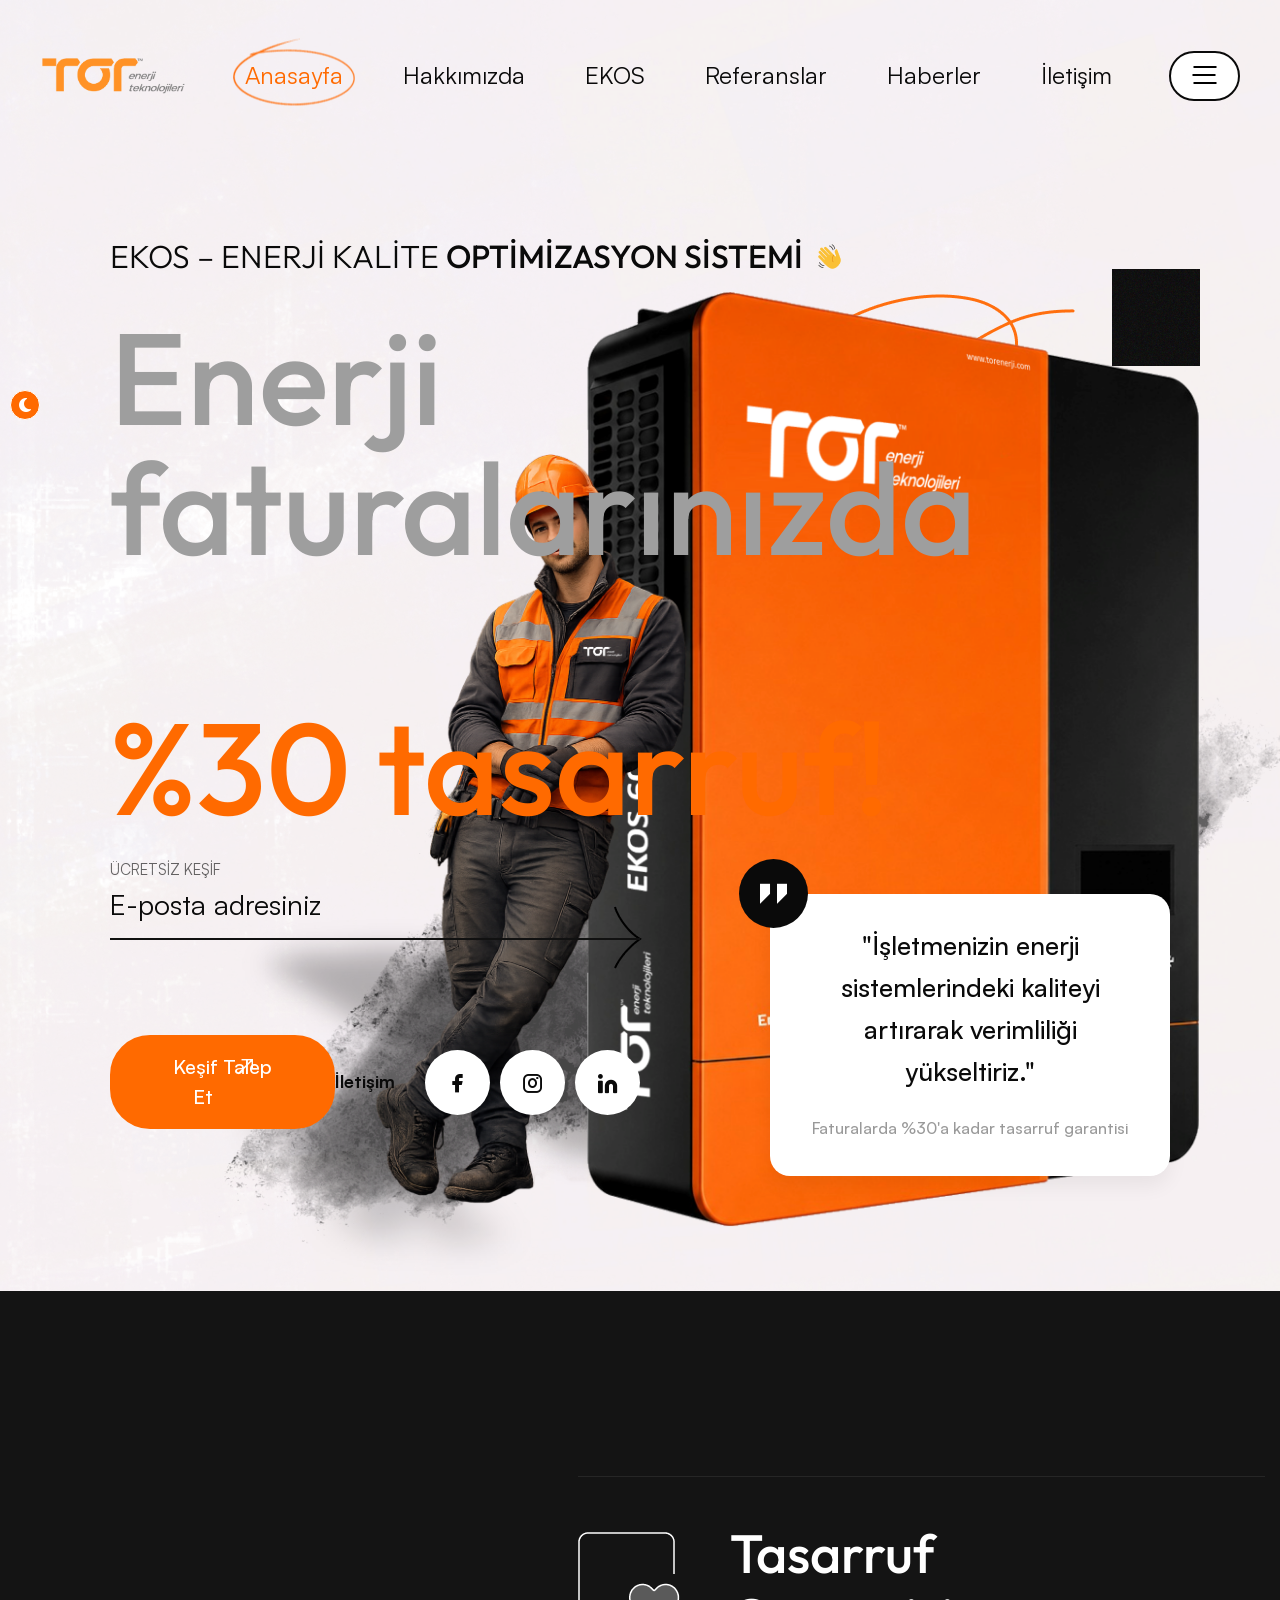
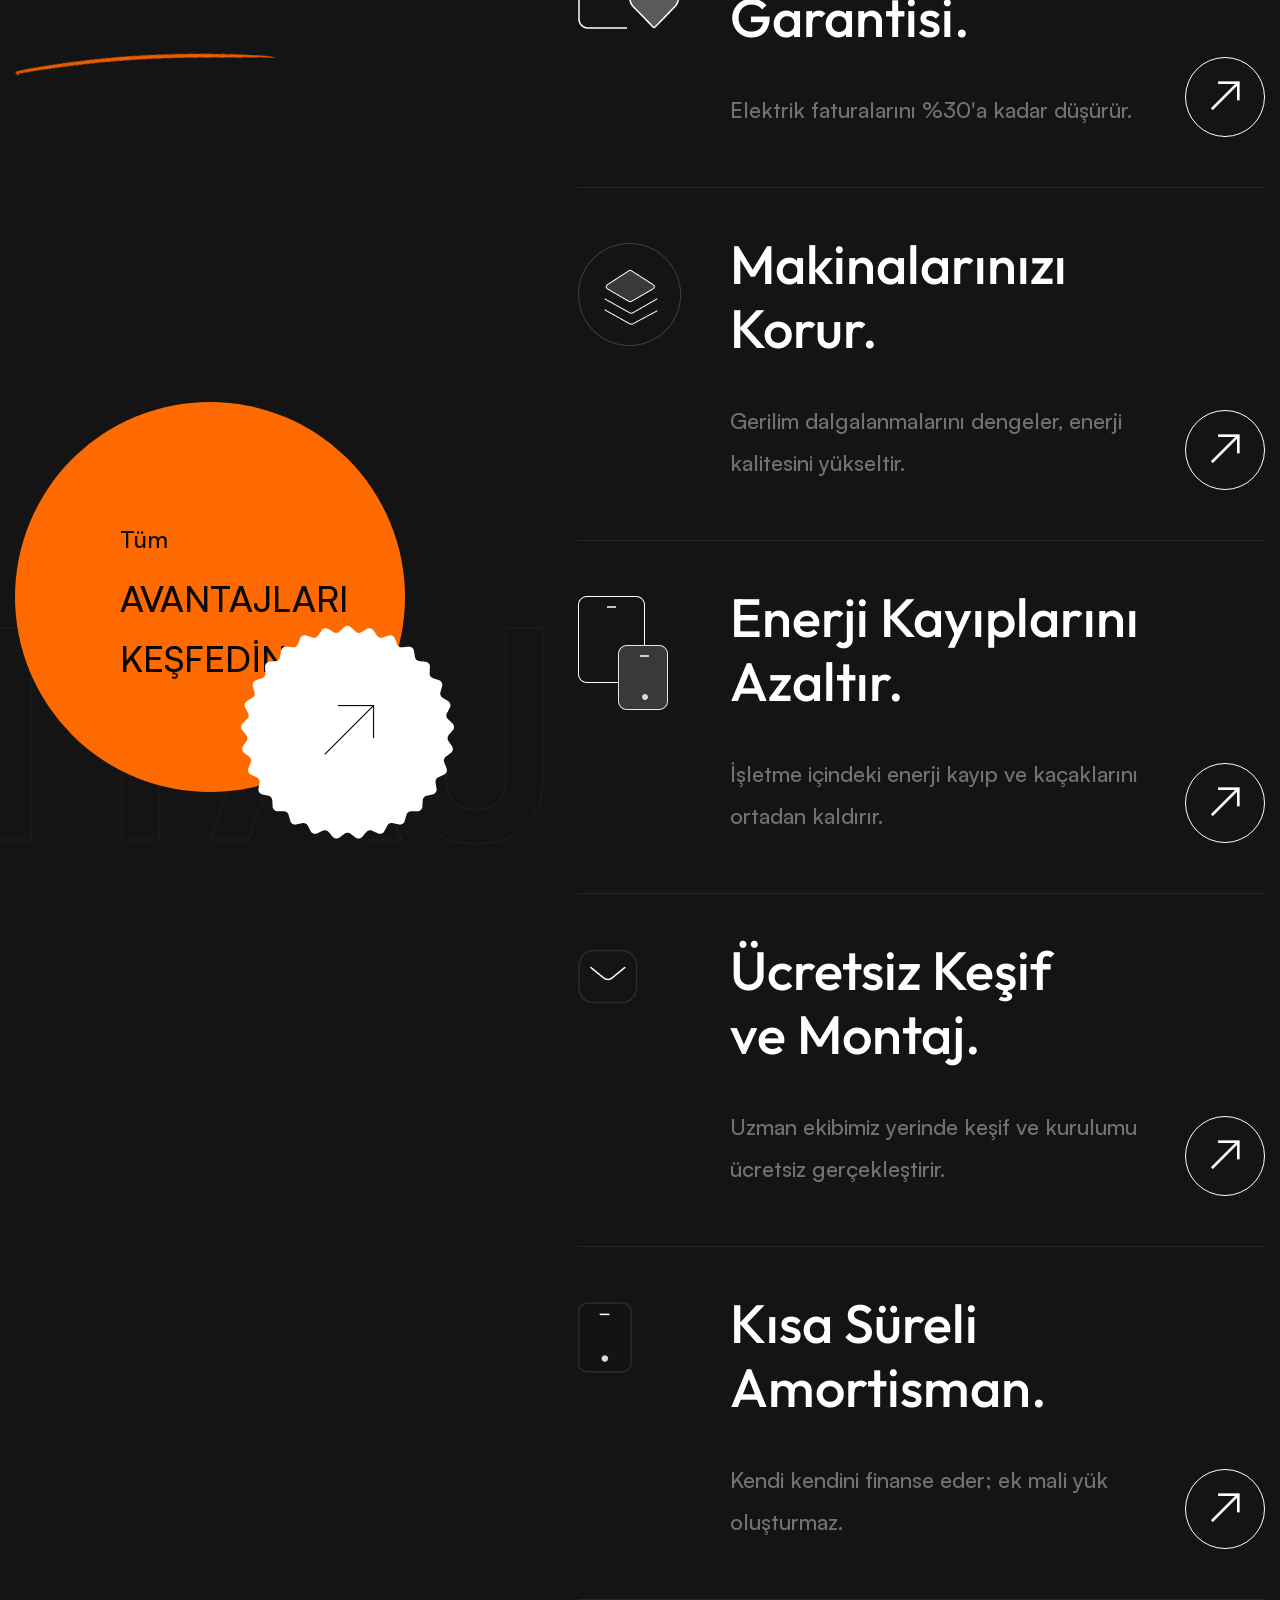
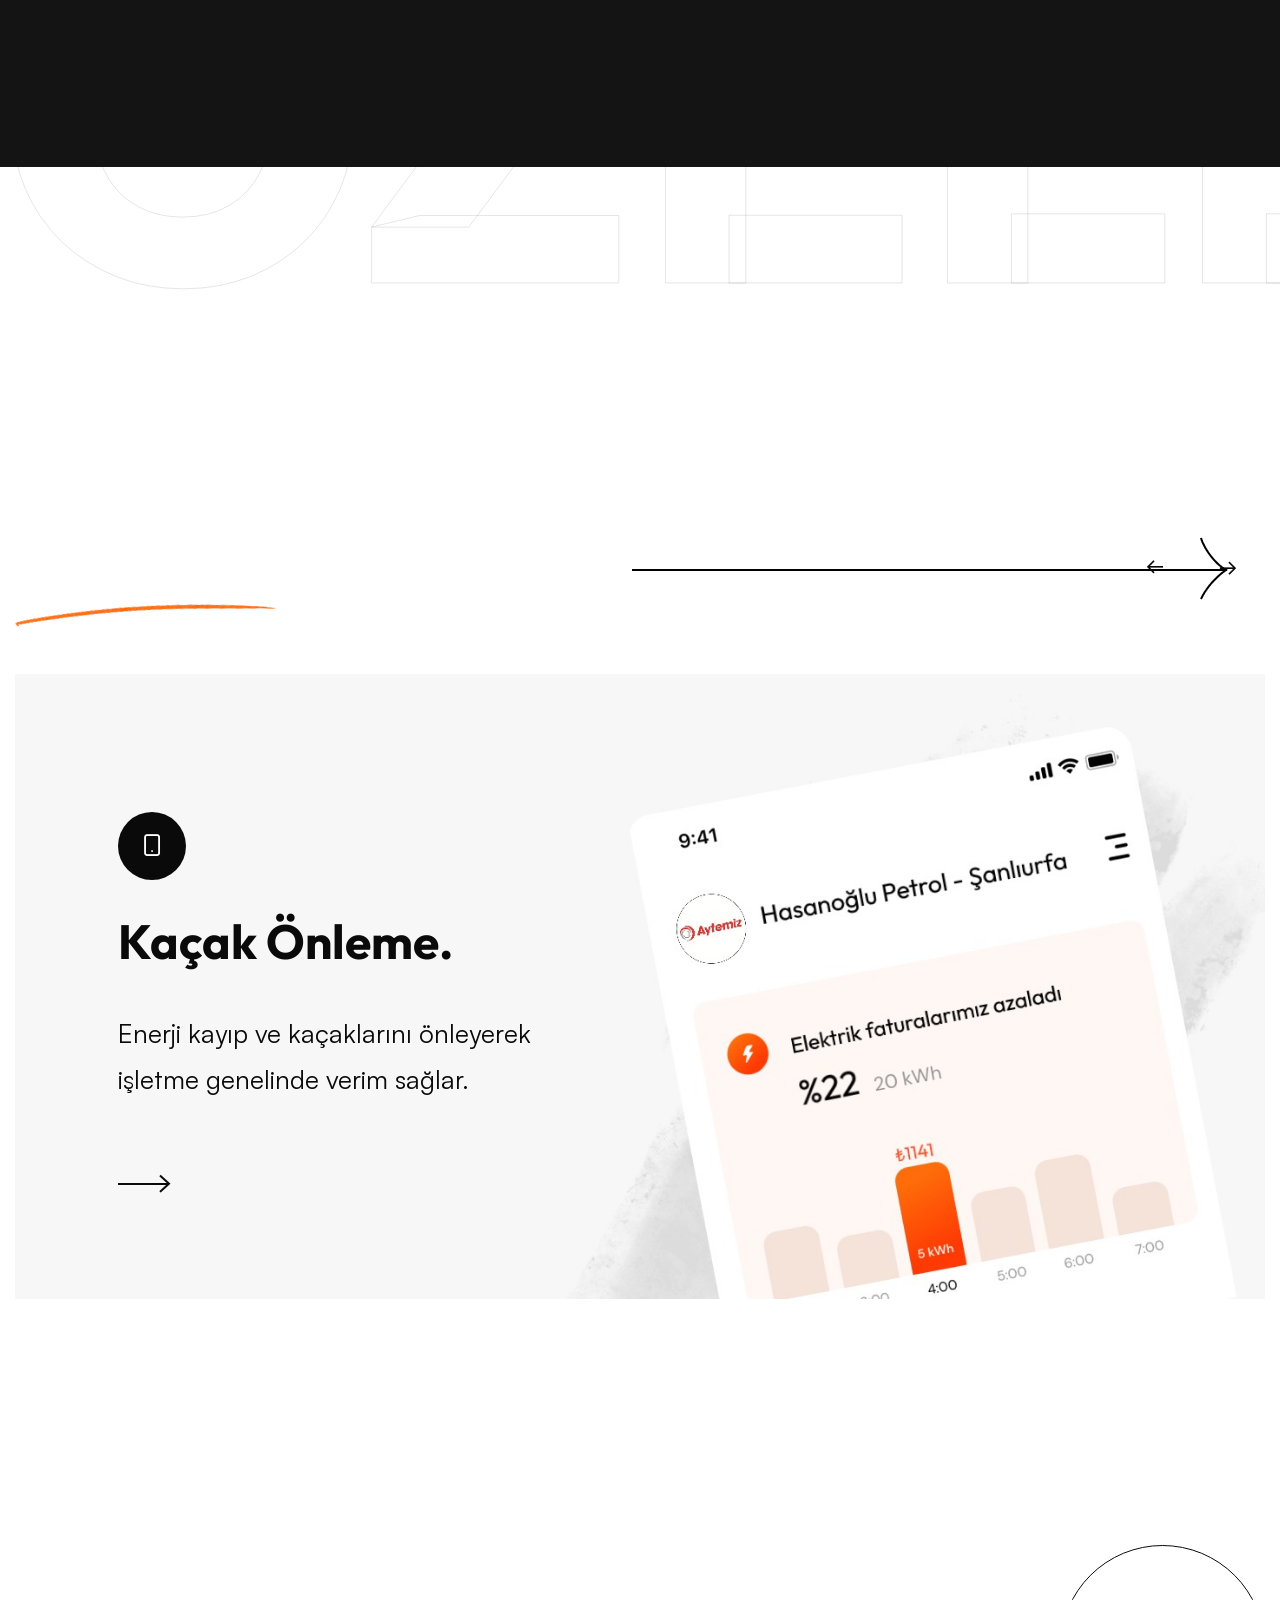
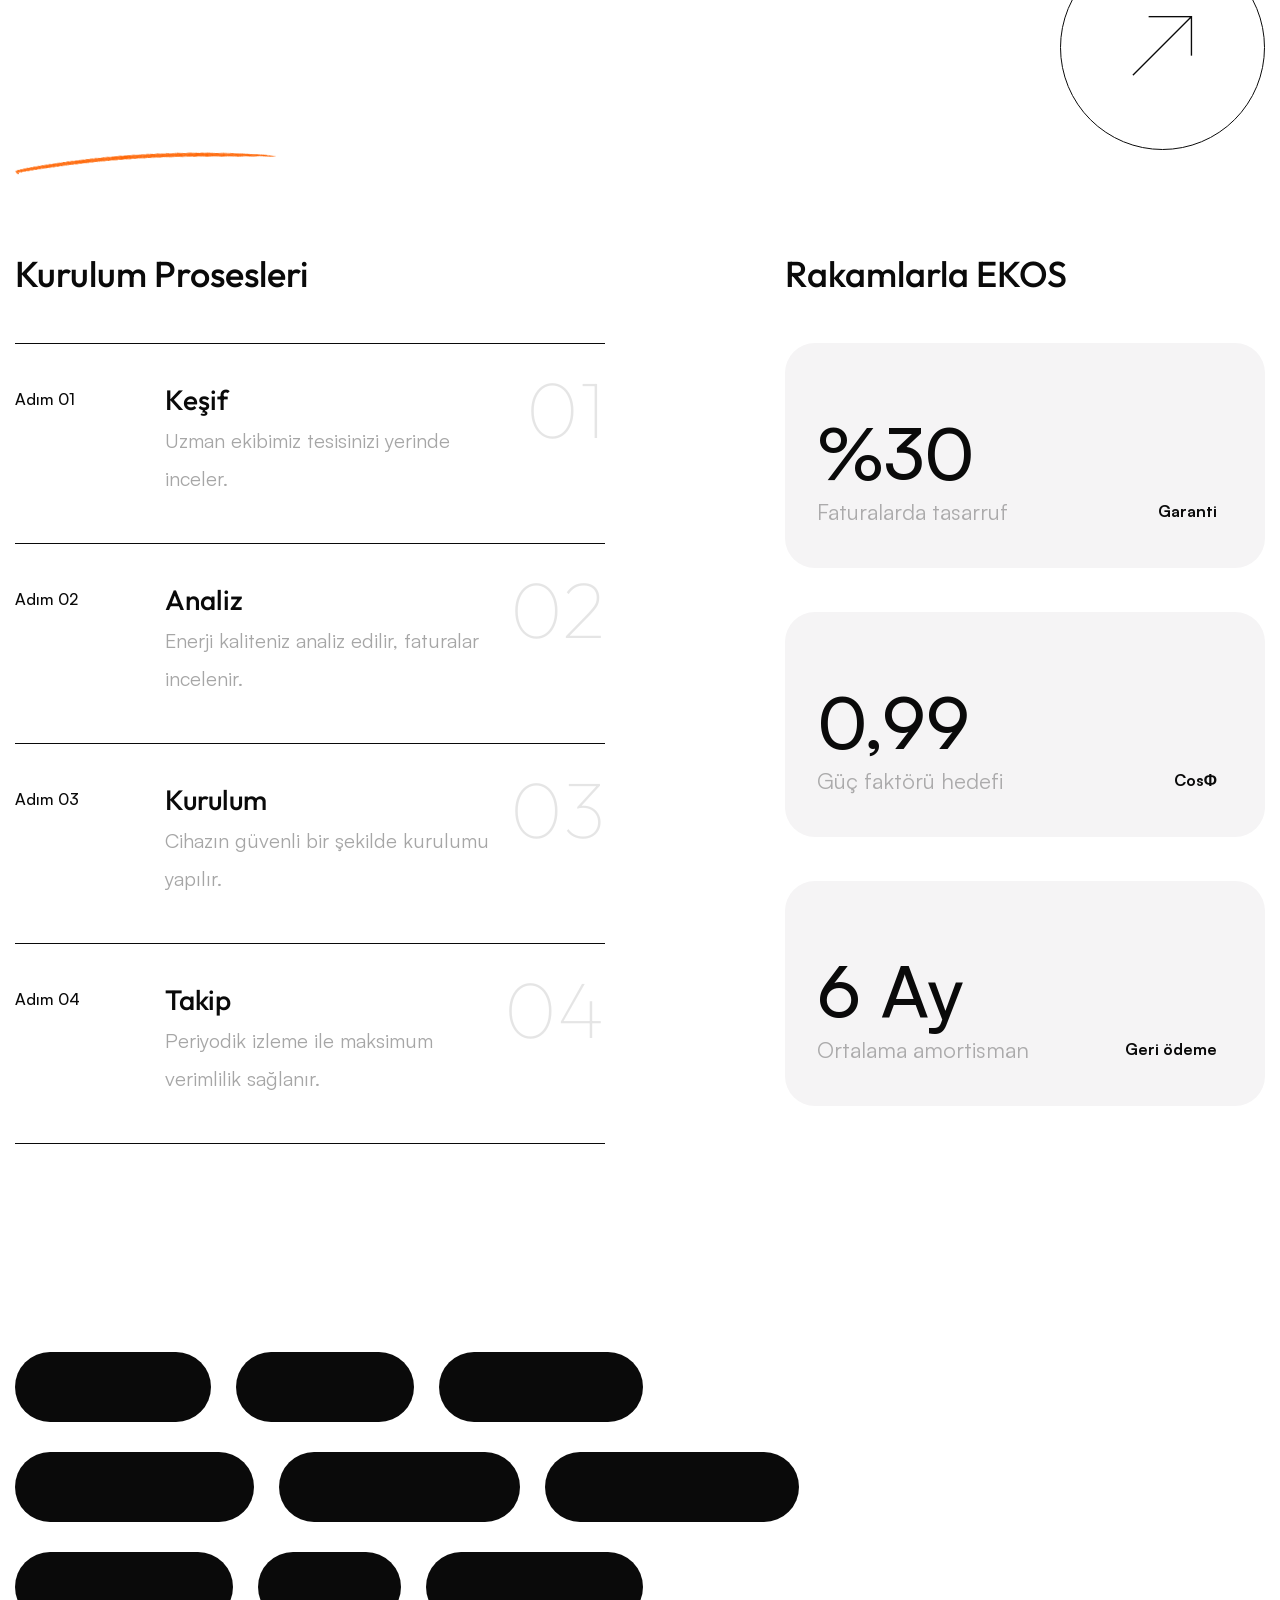
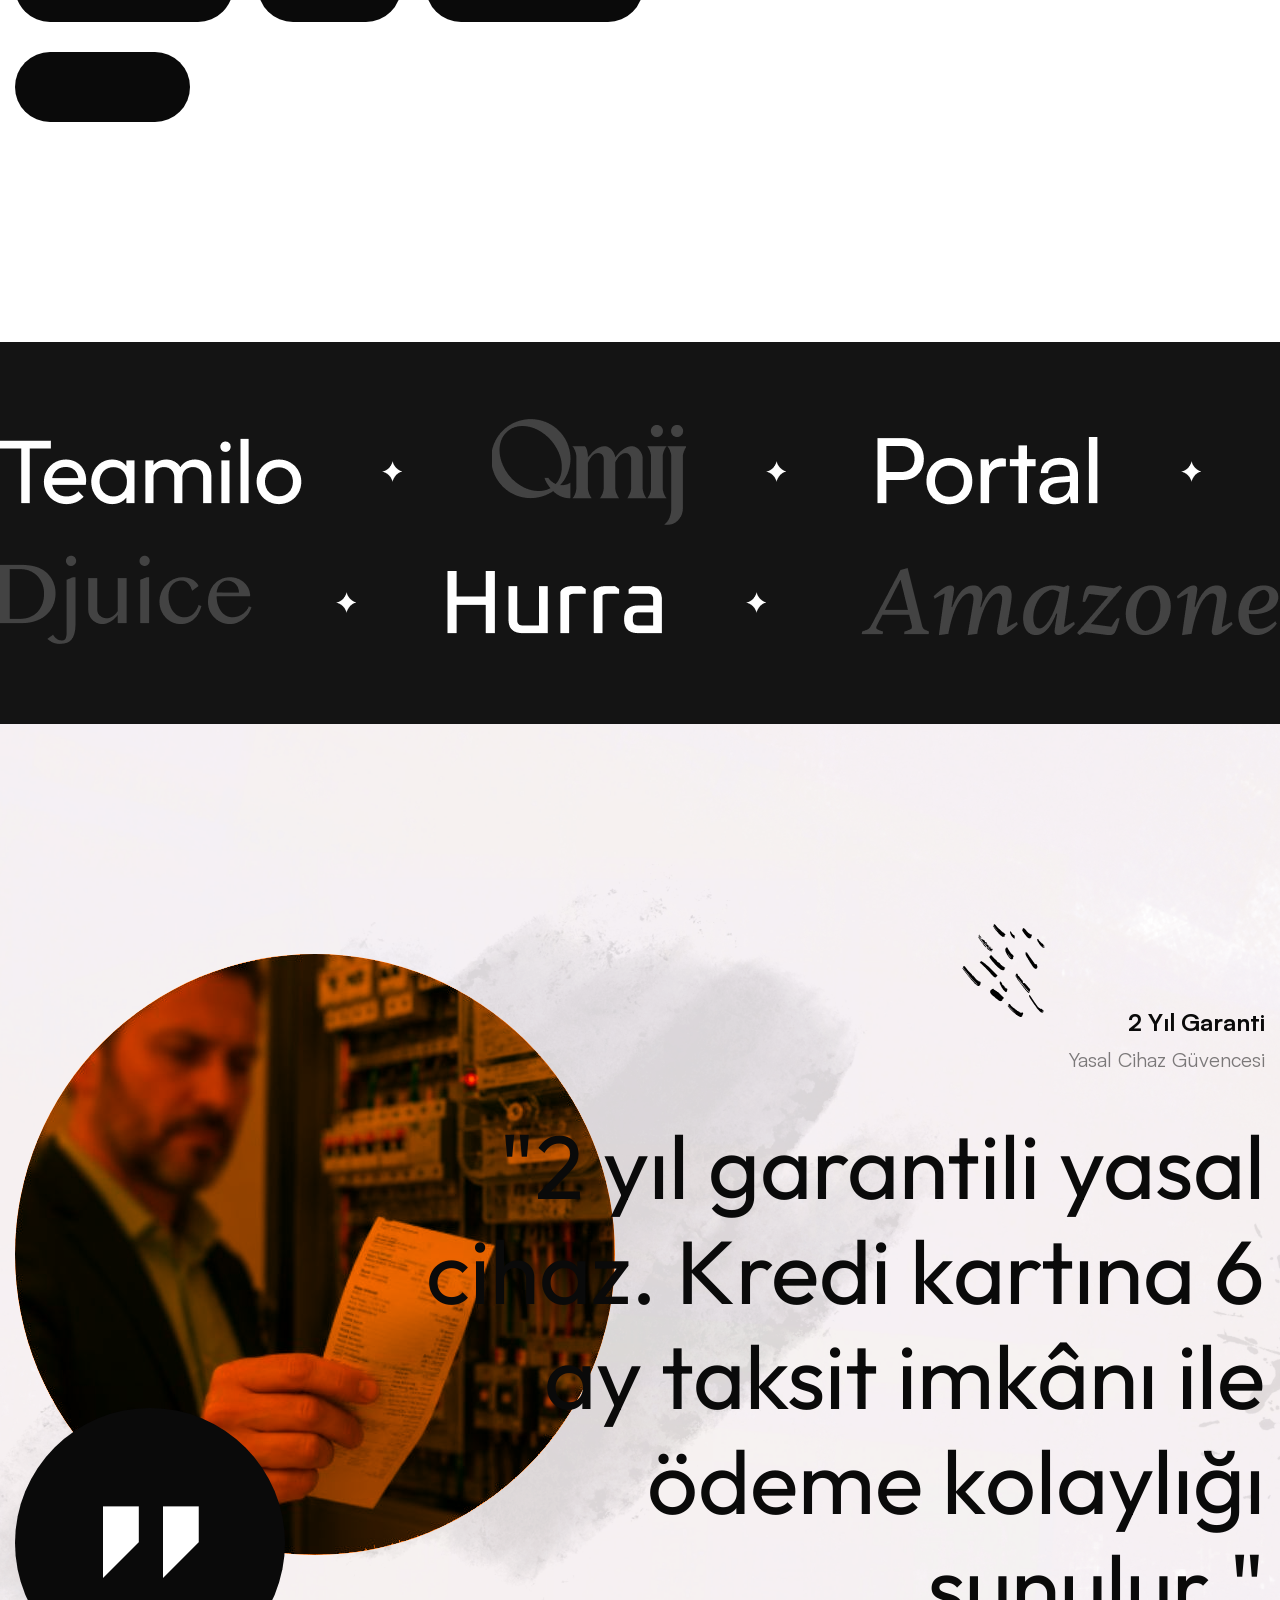
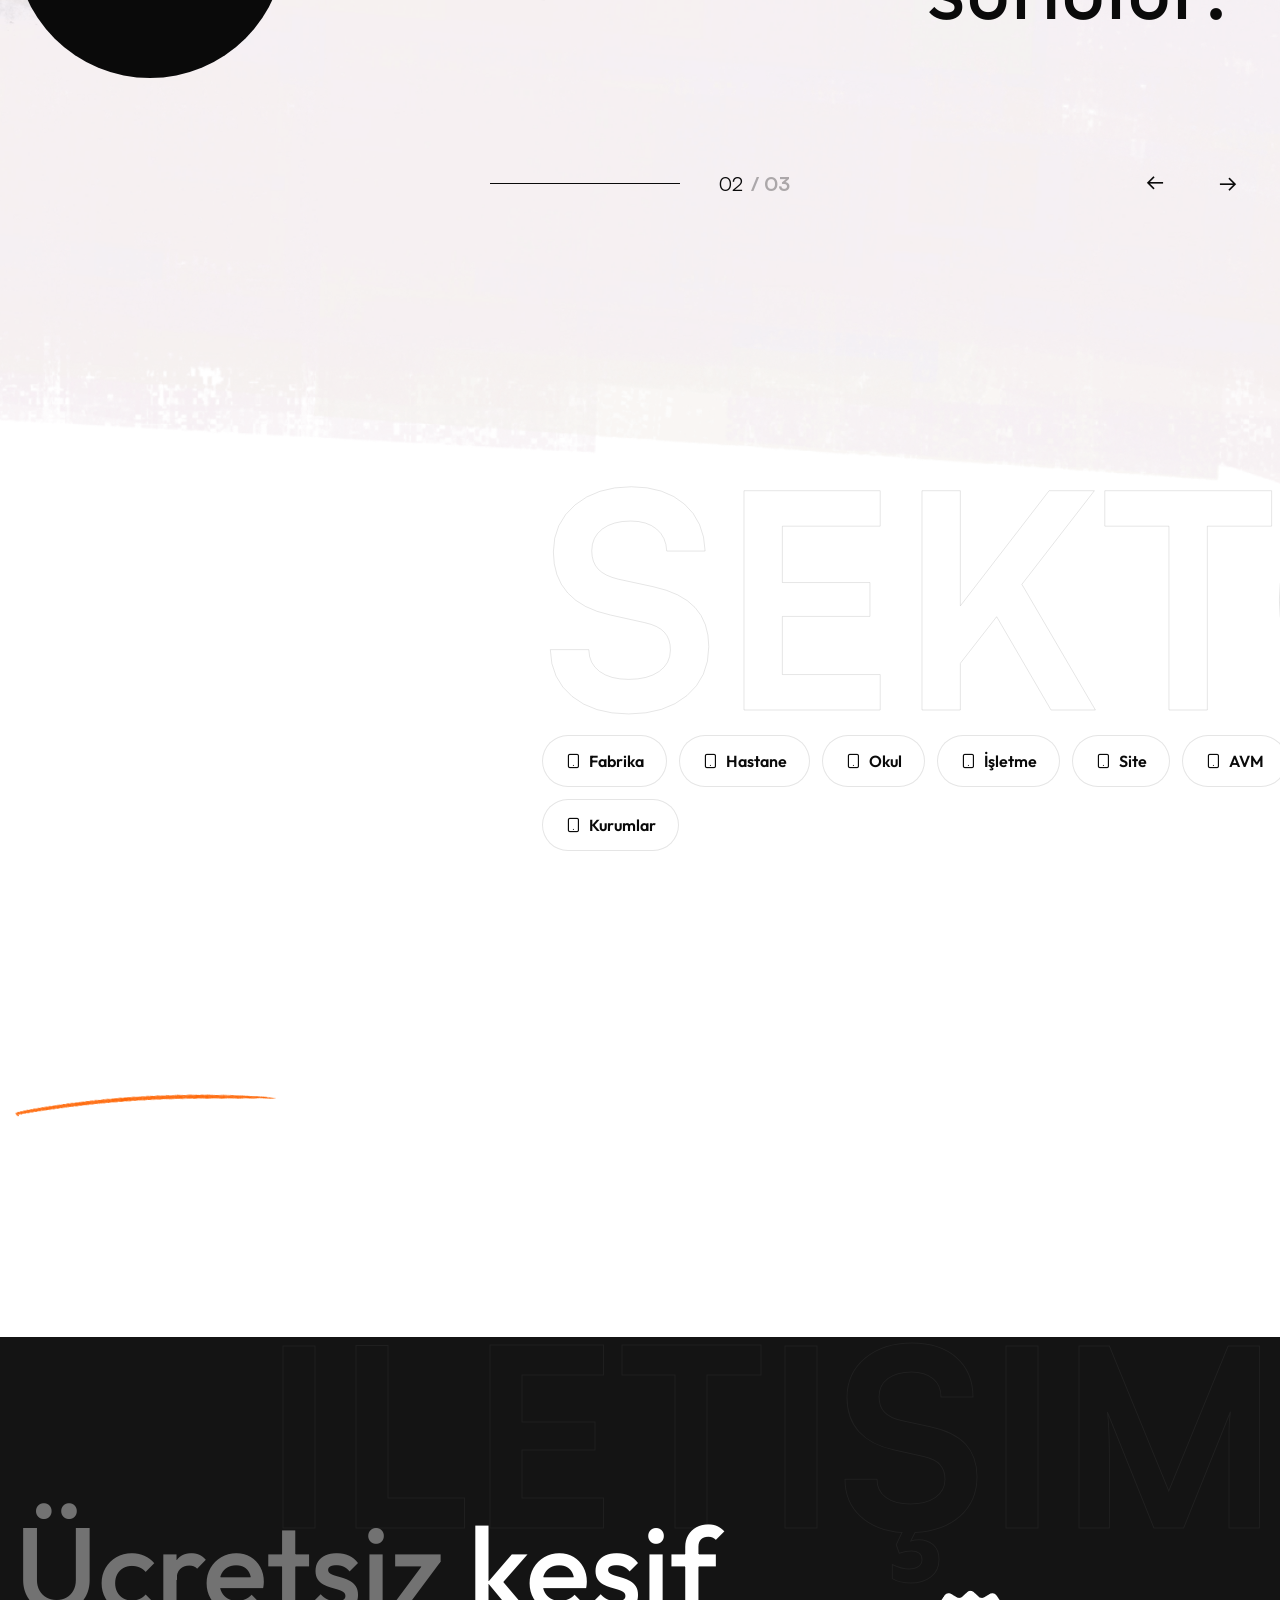
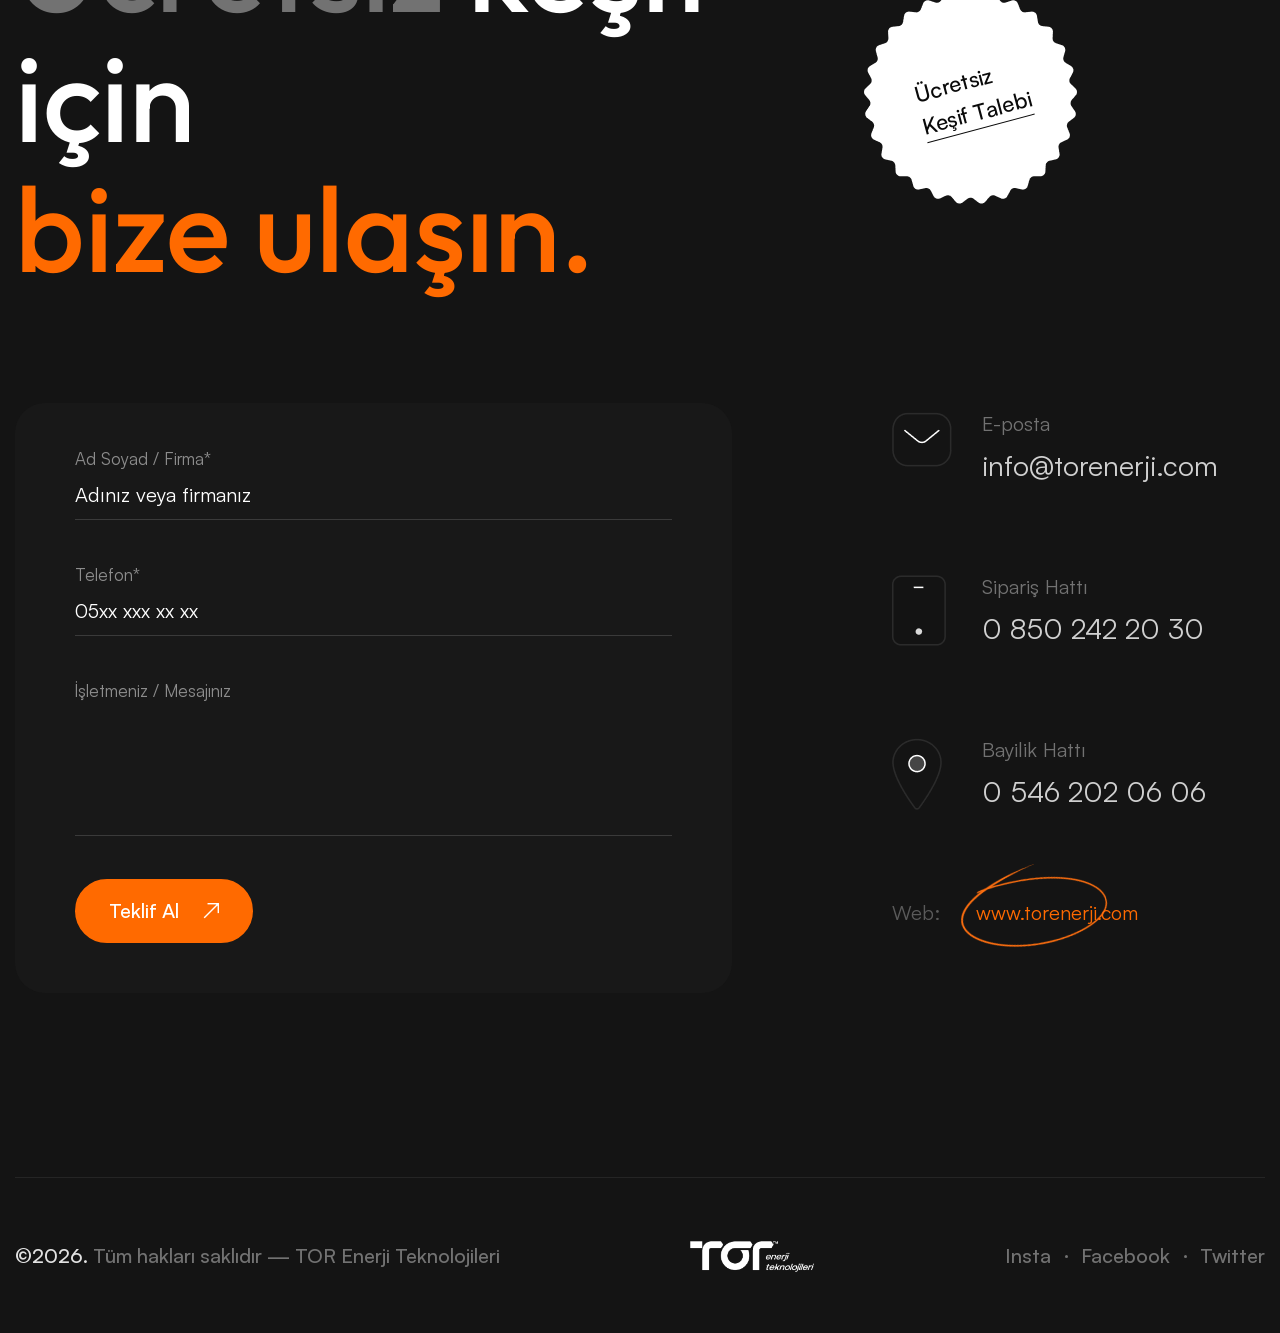
==== commit 71aac877: "editing the images" ====
--- a/index.html
+++ b/index.html
@@ -321,36 +321,6 @@
                                 <div class="link"><a href="service.html"><i class="icon-10"></i></a></div>
                             </div>
                             <figure class="image-box"><img src="assets/images/portfolio/portfolio-1.png" alt=""></figure>
-                        </div>
-                    </div>
-                    <div class="portfolio-block-one">
-                        <div class="inner-box">
-                            <div class="shape">
-                                <div class="shape-1" style="background-image: url(assets/images/shape/shape-13.png);"></div>
-                                <div class="shape-2" style="background-image: url(assets/images/shape/shape-14.png);"></div>
-                            </div>
-                            <div class="content-box">
-                                <div class="icon-box"><i class="icon-9"></i></div>
-                                <h2><a href="service.html">Gerilim Analizi.</a></h2>
-                                <p>Gerilim dalgalanmalarını gerçek zamanlı analiz eder ve dengeler.</p>
-                                <div class="link"><a href="service.html"><i class="icon-10"></i></a></div>
-                            </div>
-                            <figure class="image-box"><img src="assets/images/portfolio/portfolio-2.png" alt=""></figure>
-                        </div>
-                    </div>
-                    <div class="portfolio-block-one">
-                        <div class="inner-box">
-                            <div class="shape">
-                                <div class="shape-1" style="background-image: url(assets/images/shape/shape-13.png);"></div>
-                                <div class="shape-2" style="background-image: url(assets/images/shape/shape-14.png);"></div>
-                            </div>
-                            <div class="content-box">
-                                <div class="icon-box"><i class="icon-9"></i></div>
-                                <h2><a href="service.html">Harmonik Yönetimi.</a></h2>
-                                <p>Harmonik bozulmaları (THD) izler, yönetir ve termal kayıpları azaltır.</p>
-                                <div class="link"><a href="service.html"><i class="icon-10"></i></a></div>
-                            </div>
-                            <figure class="image-box"><img src="assets/images/portfolio/portfolio-3.png" alt=""></figure>
                         </div>
                     </div>
                     <div class="portfolio-block-one">
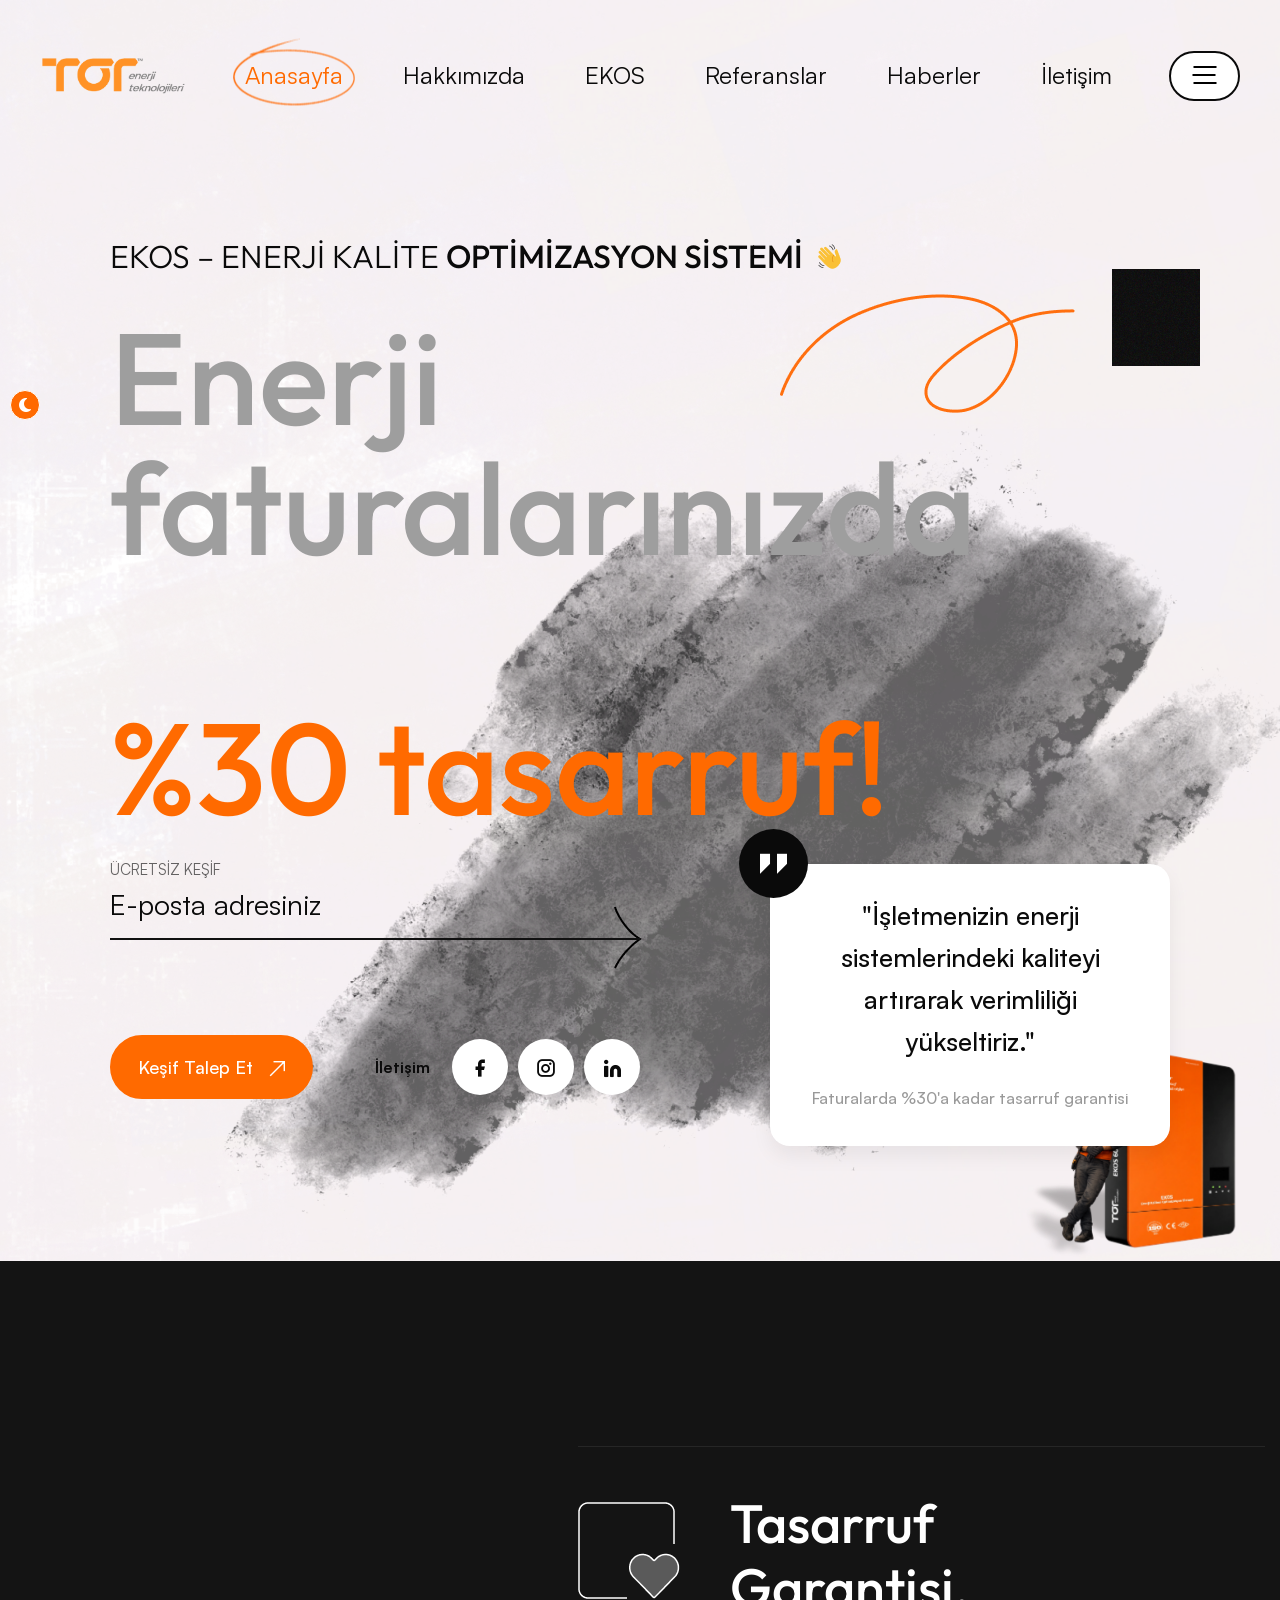
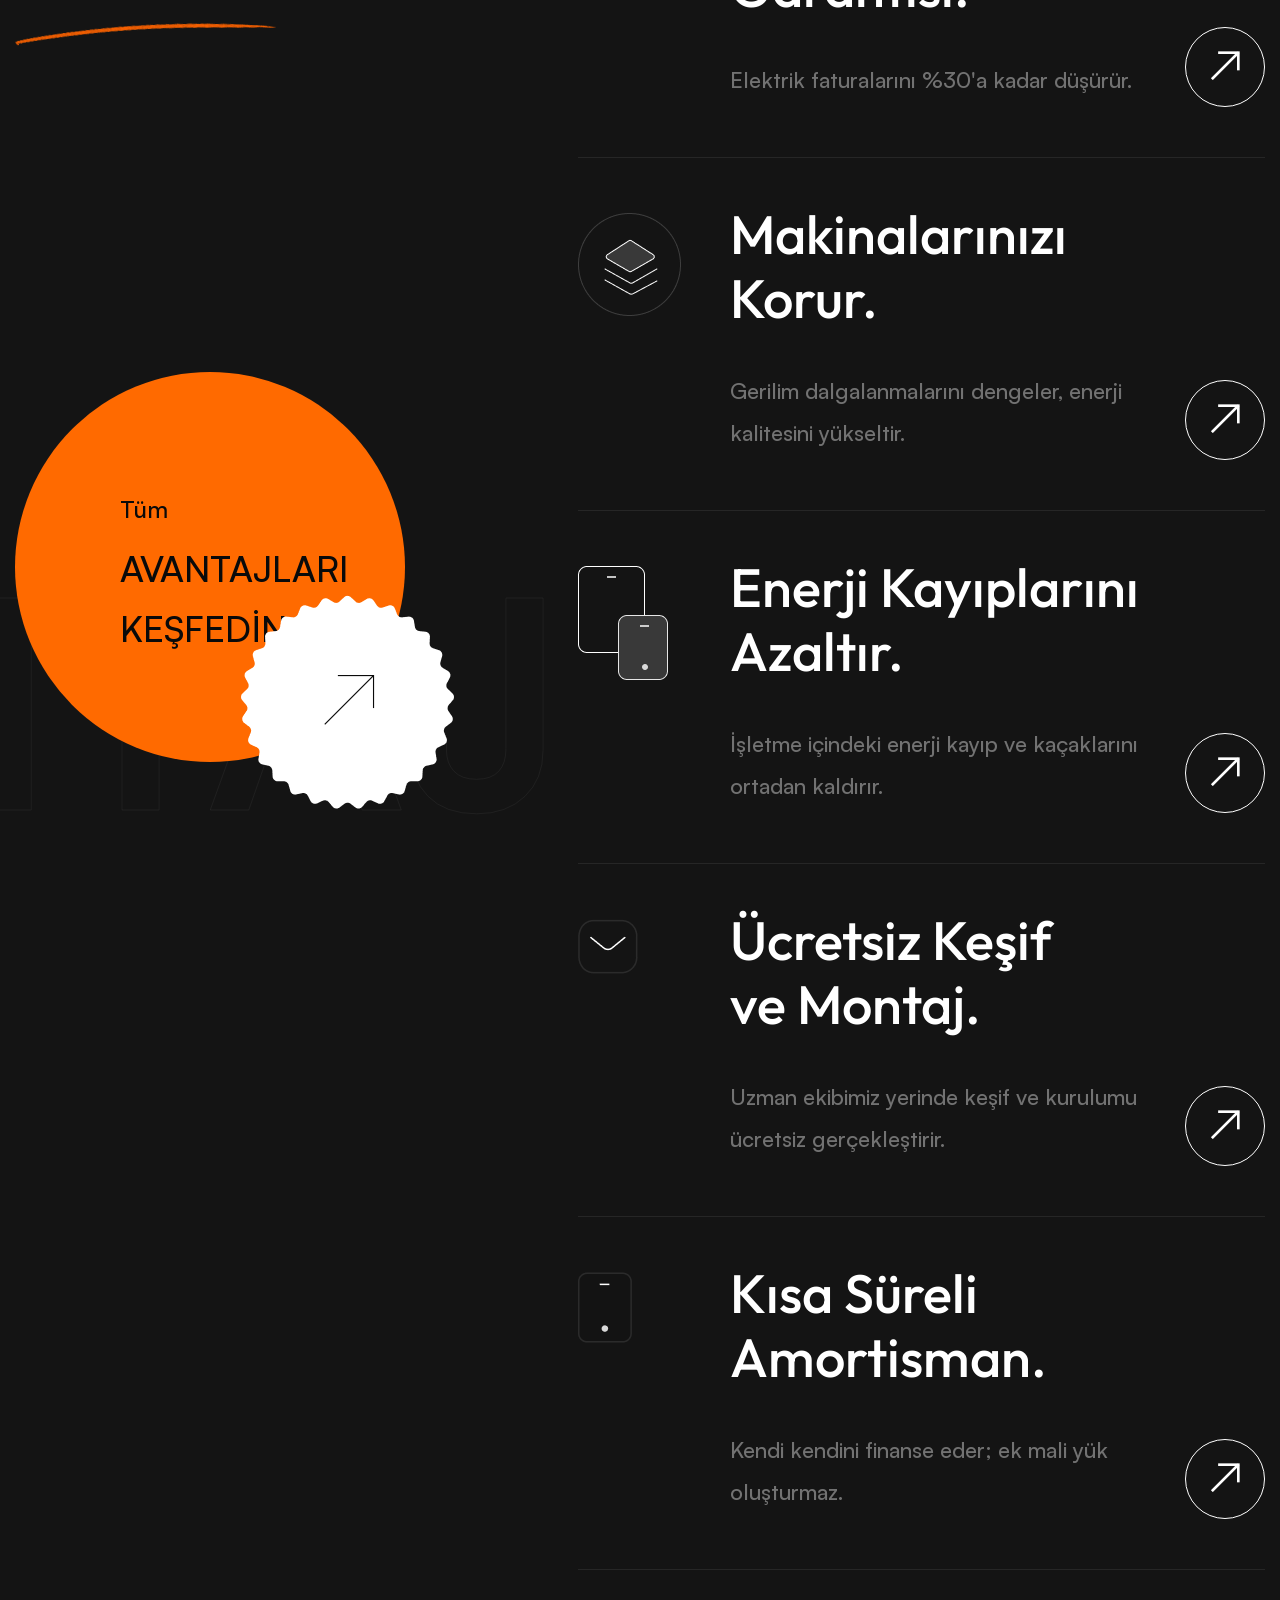
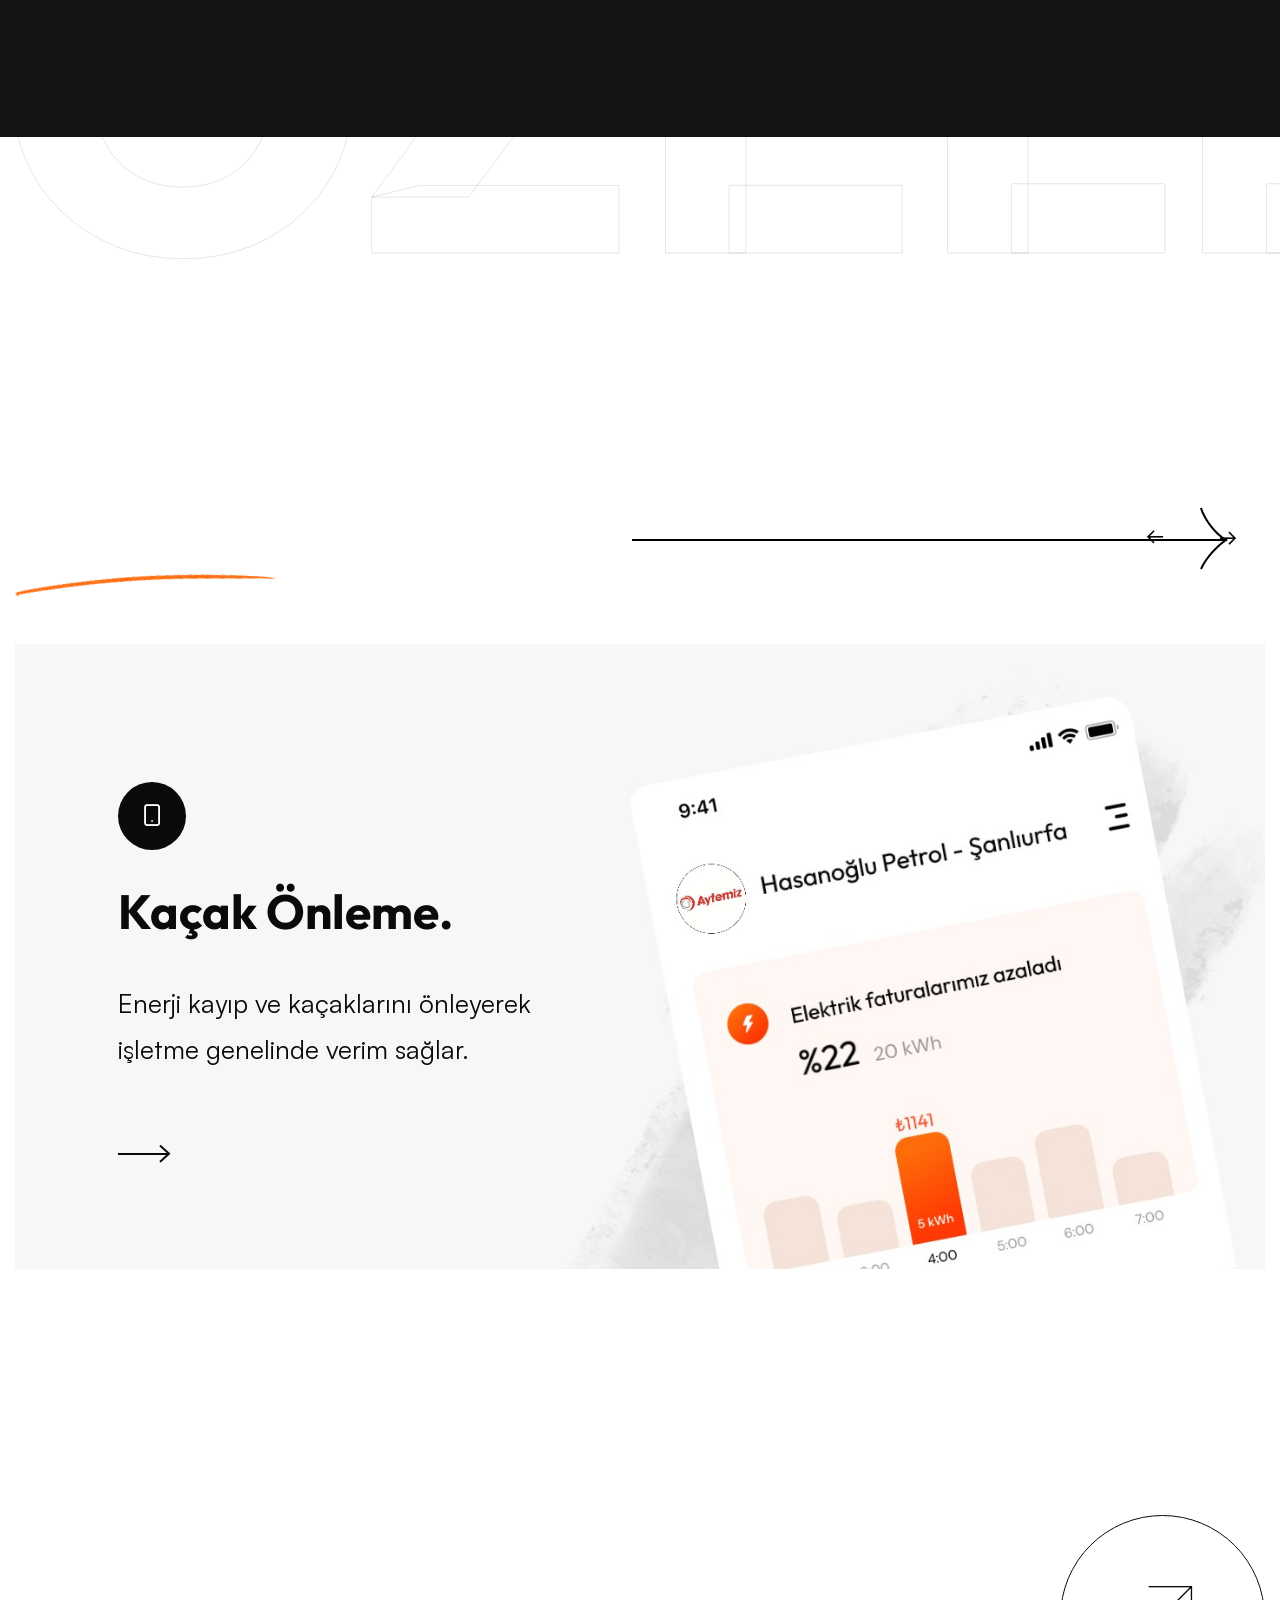
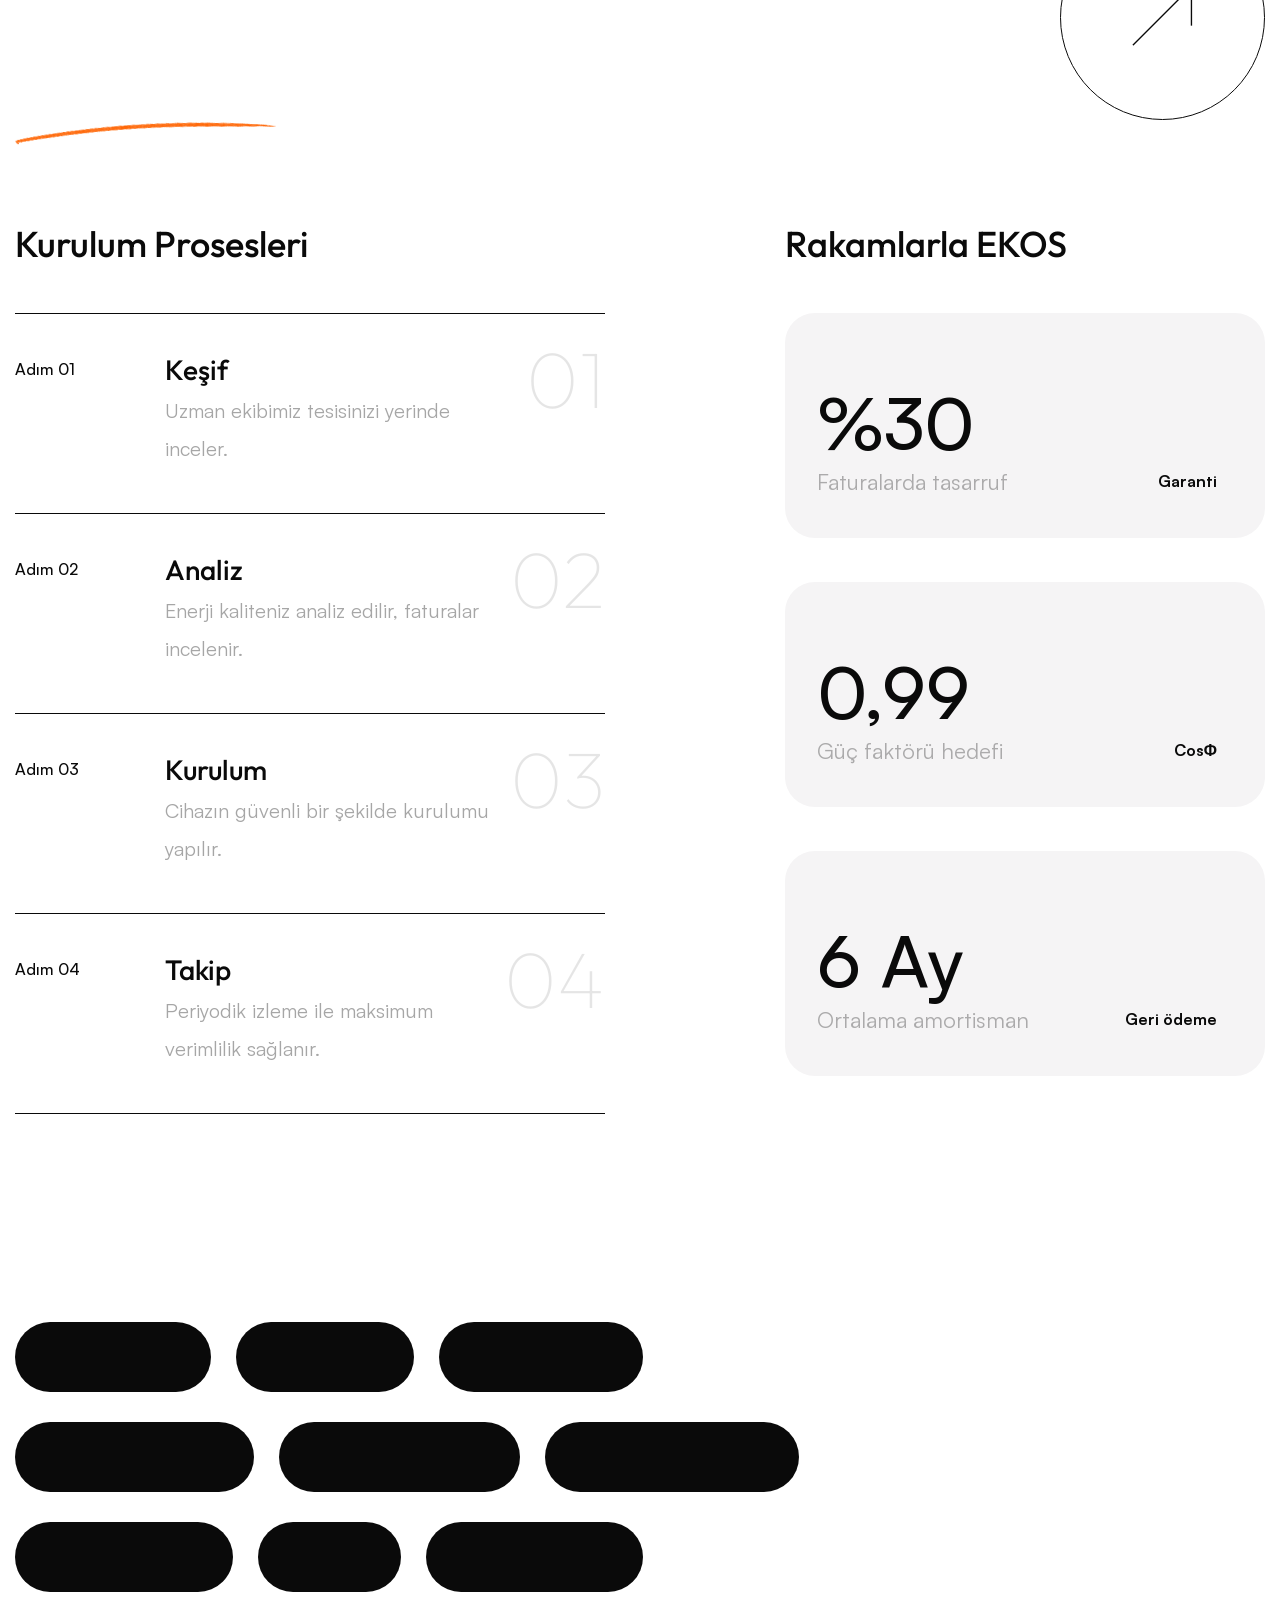
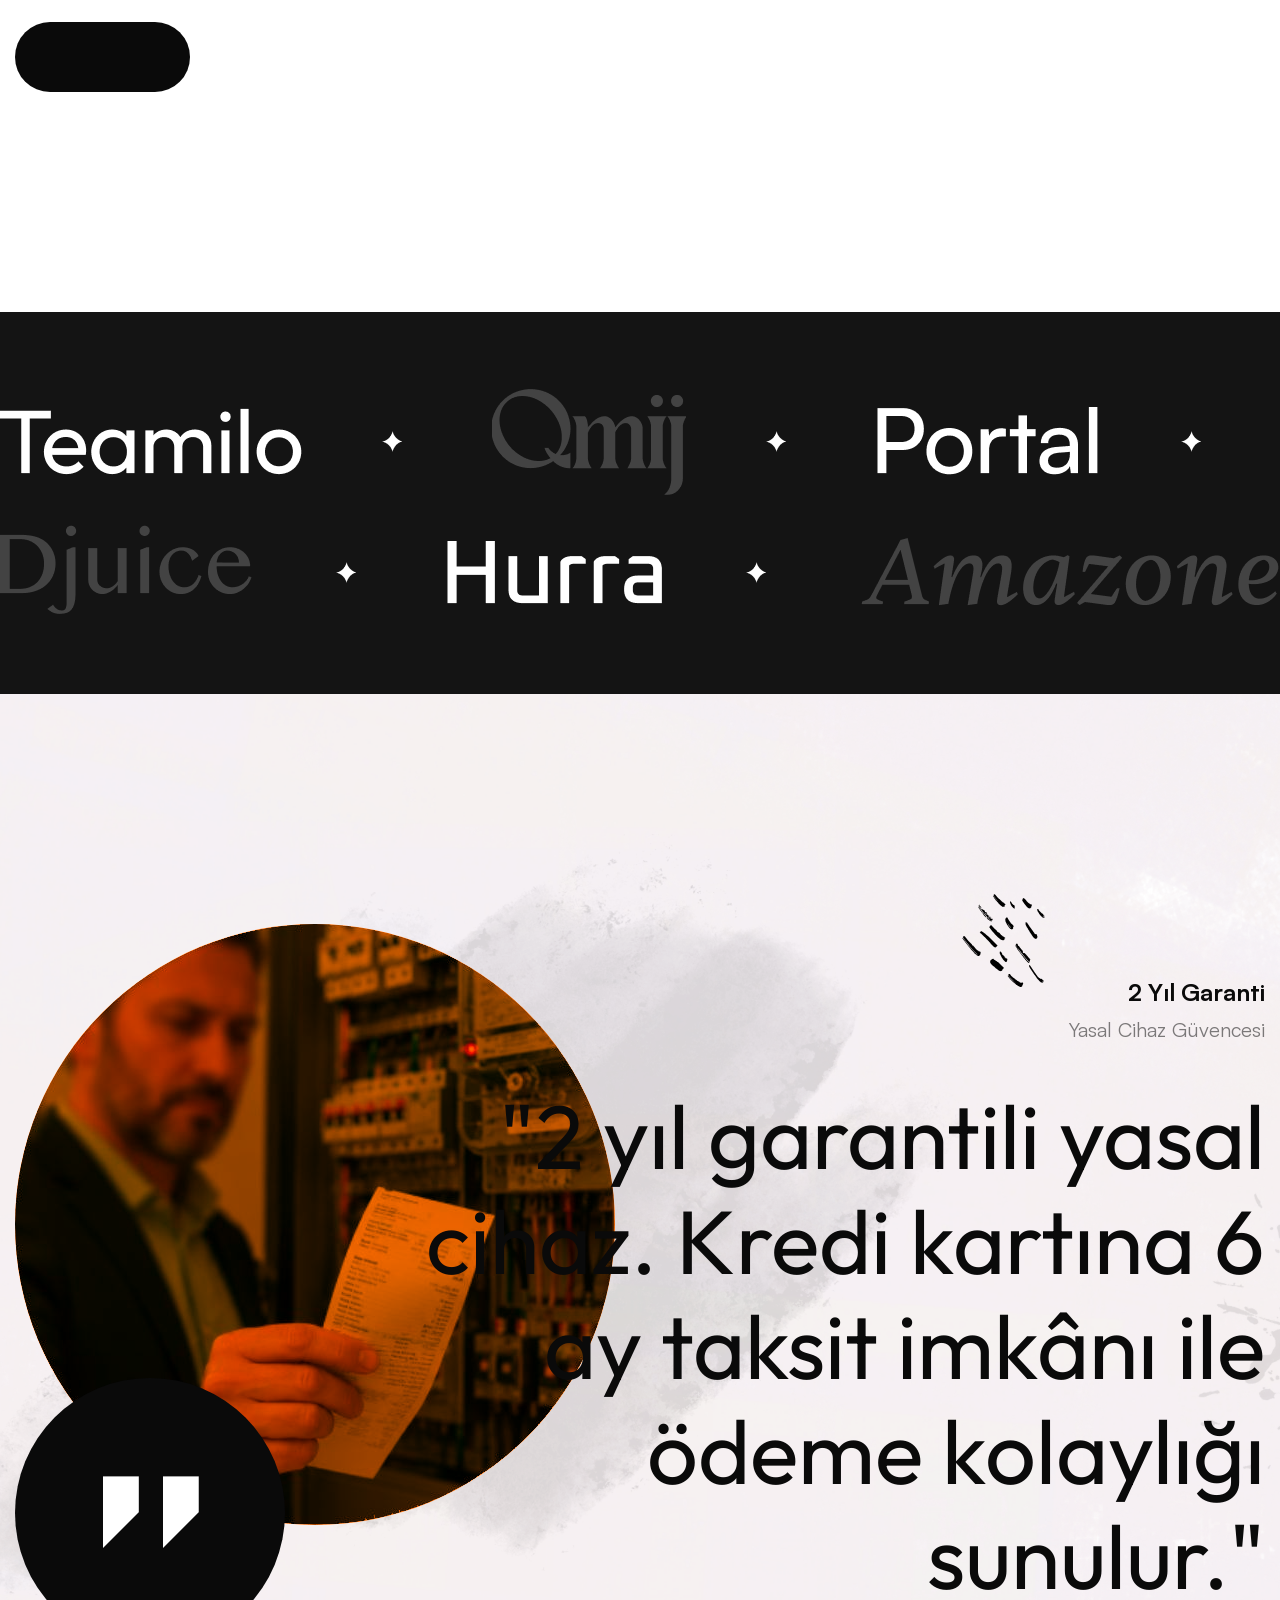
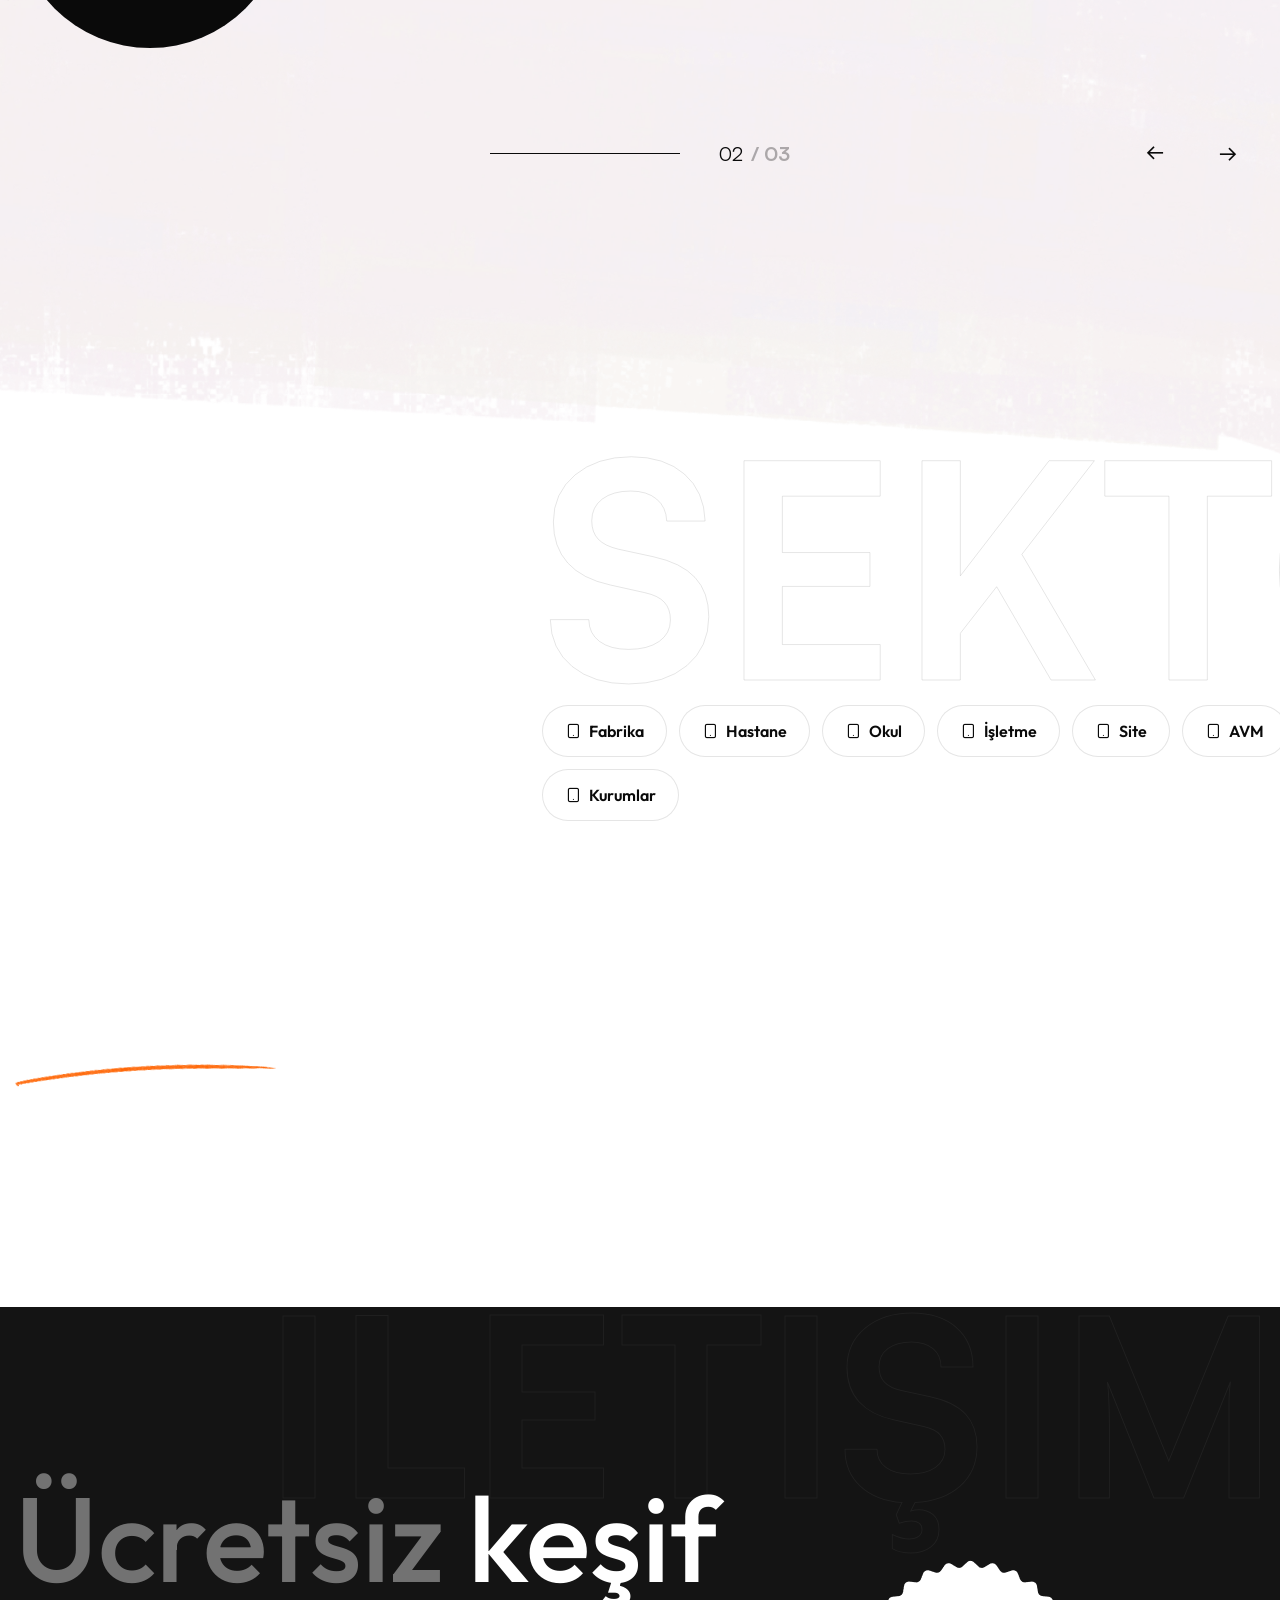
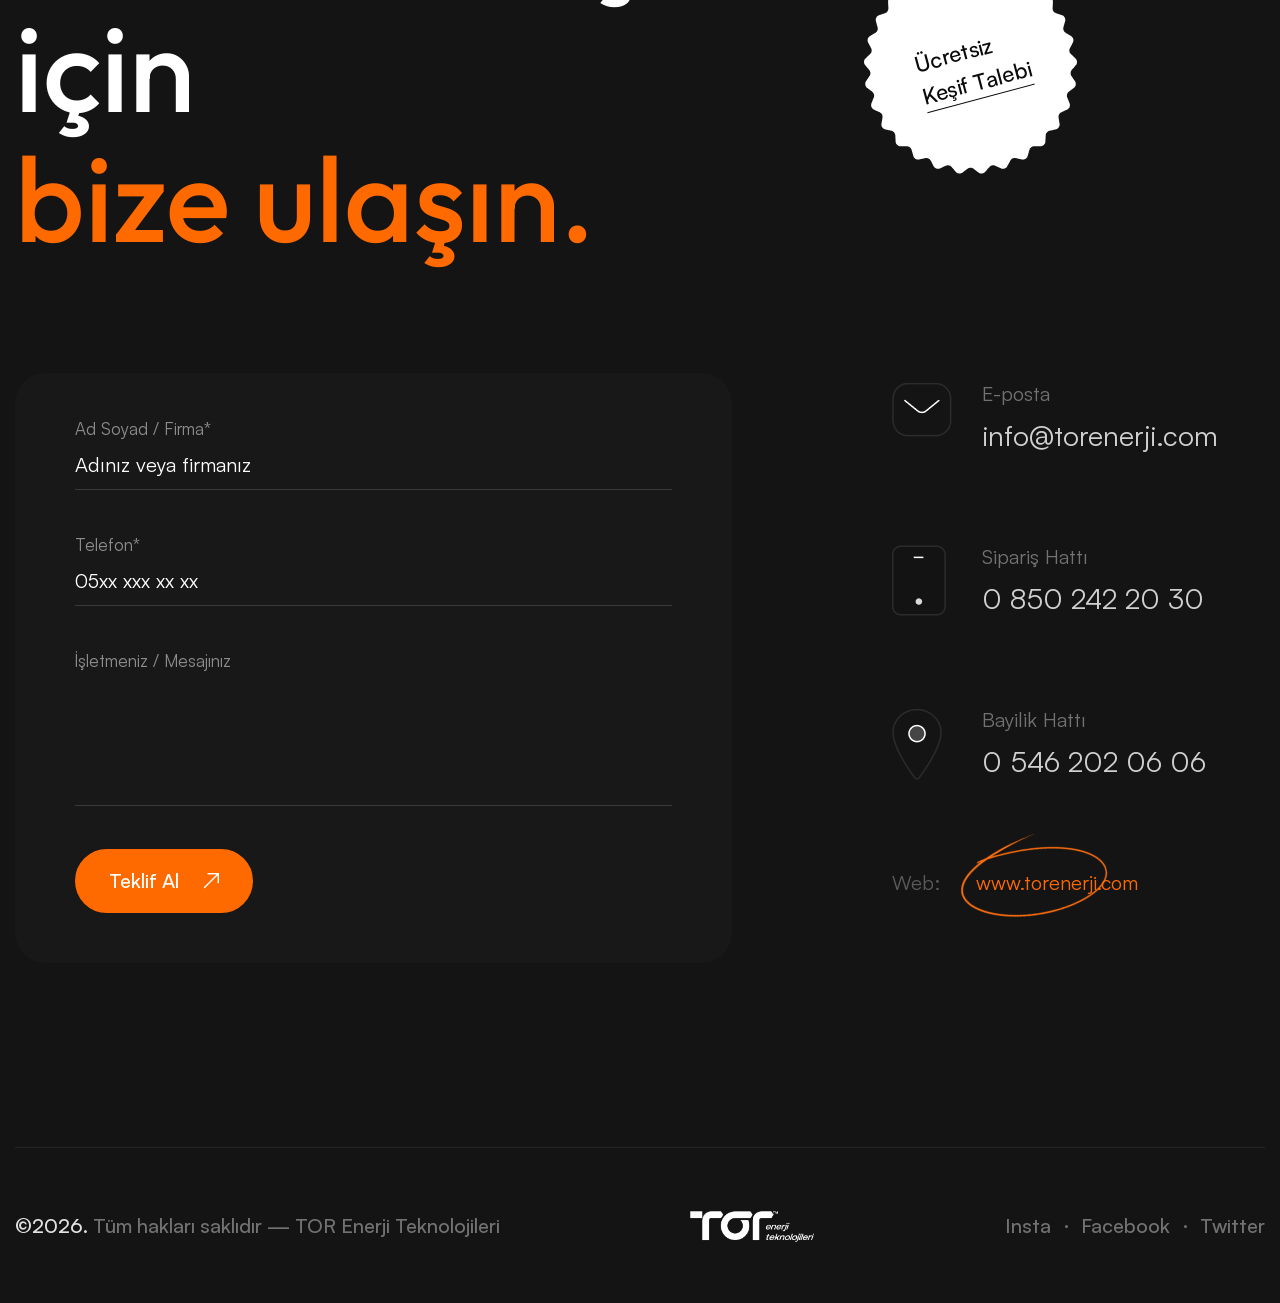
==== commit ae79a60e: "cleaning + adding images" ====
--- a/index.html
+++ b/index.html
@@ -11,9 +11,8 @@
 <meta name="keywords" content="EKOS, TOR Enerji, enerji tasarrufu, güç faktörü, reaktif güç, enerji kalitesi, elektrik faturası tasarruf">
 
 <!-- Fav Icon -->
-<link rel="icon" href="assets/images/favicon.ico" type="image/x-icon">
-<link rel="icon" type="image/png" sizes="32x32" href="assets/images/logo/favicon-32.png">
-<link rel="icon" type="image/png" sizes="16x16" href="assets/images/logo/favicon-16.png">
+<link rel="icon" href="assets/images/logo/tor-favicon.ico" type="image/x-icon">
+<link rel="shortcut icon" href="assets/images/logo/tor-favicon.ico" type="image/x-icon">
 <link rel="apple-touch-icon" sizes="180x180" href="assets/images/logo/apple-touch-icon.png">
 
 <!-- Google Fonts -->
--- a/assets/css/tor-custom.css
+++ b/assets/css/tor-custom.css
@@ -32,10 +32,38 @@
   width:auto;
 }
 
-/* blog / contact -> footer-style-seven logo widget (light, larger) */
+/* blog / contact -> footer-style-seven logo widget (light, larger)
+   The template absolutely positions the logo and reserves only 125px of padding-left
+   for it. The TOR logo is wider than that, so the 57px quote ran straight over it.
+   Put the logo back in normal flow above the quote and scale the quote down. */
+.footer-style-seven .logo-widget{
+  padding-left:0;
+}
+.footer-style-seven .logo-widget .footer-logo{
+  position:static;
+  top:auto;
+  left:auto;
+  margin-bottom:30px;
+}
 .footer-style-seven .logo-widget .footer-logo img{
   max-width:210px;
   height:auto;
+}
+.footer-style-seven .logo-widget h2{
+  font-size:30px;
+  line-height:46px;
+  text-transform:none;
+  max-width:560px;
+  margin-bottom:16px;
+}
+.footer-style-seven .logo-widget p{
+  font-size:18px;
+  line-height:30px;
+}
+
+@media only screen and (max-width:767px){
+  .footer-style-seven .logo-widget h2{ font-size:24px; line-height:38px; }
+  .footer-style-seven .logo-widget .footer-logo img{ max-width:170px; }
 }
 
 /* mobile slide-in menu (dark background) */
@@ -132,3 +160,282 @@
 .tor-contact-row a:hover{ color:var(--theme-color); }
 .dark_bg .tor-contact-row li{ background:rgba(255,255,255,.05); border-color:rgba(255,255,255,.12); }
 .dark_bg .tor-contact-row span{ color:#fff; }
+
+/* contact page: copy shown in place of the (commented-out) contact form */
+.tor-contact-note{ max-width:820px; margin:0 auto; text-align:center; }
+.tor-contact-note p{ font-size:19px; line-height:34px; color:var(--text-color); margin-bottom:34px; }
+.tor-contact-note a{ color:var(--theme-color); font-weight:600; }
+.tor-contact-actions{ display:flex; flex-wrap:wrap; gap:16px; justify-content:center; }
+.tor-contact-actions .theme-btn{ color:#fff; }
+.dark_bg .tor-contact-note p{ color:rgba(255,255,255,.75); }
+
+/* ---------- about.html hero alignment ----------
+   Two template rules made the text look shifted to the left:
+   1. `.about-style-11 .content-box{margin-left:-25px}` pulled the whole block out of the grid.
+   2. `h2{font-size:130px; max-width:490px}` — "Teknolojileri" is a single unbreakable word
+      wider than 490px, so it overflowed its column instead of wrapping.
+   Reset the offset and scale the heading down so it fits the column at every breakpoint.
+   (This file loads after responsive.css, so the breakpoints below must be restated here.) */
+.about-style-11 .content-box{
+  margin-left:0;
+}
+.about-style-11 .content-box h2{
+  font-size:86px;
+  line-height:96px;
+  max-width:100%;
+}
+.about-style-11 .content-box p{
+  font-size:32px;
+  line-height:48px;
+  max-width:640px;
+}
+
+@media only screen and (max-width:1199px){
+  .about-style-11 .content-box h2{ font-size:66px; line-height:76px; }
+  .about-style-11 .content-box p{ font-size:26px; line-height:40px; }
+}
+@media only screen and (max-width:767px){
+  .about-style-11 .content-box h2{ font-size:48px; line-height:58px; }
+  .about-style-11 .content-box p{ font-size:22px; line-height:34px; }
+}
+@media only screen and (max-width:479px){
+  .about-style-11 .content-box h2{ font-size:38px; line-height:48px; }
+  .about-style-11 .content-box p{ font-size:20px; line-height:32px; }
+}
+
+/* ---------- about.html long-form story ---------- */
+.tor-story{
+  position:relative;
+  padding:0 0 140px;
+}
+.tor-story-block{
+  display:flex;
+  flex-wrap:wrap;
+  gap:30px 70px;
+  padding:70px 0;
+  border-top:1px solid rgba(0,0,0,.10);
+}
+.tor-story-block:first-child{ border-top:0; padding-top:0; }
+.tor-story-head{ flex:1 1 300px; max-width:430px; }
+.tor-story-head .num{
+  display:block;
+  font-family:var(--title-font);
+  font-size:14px;
+  font-weight:600;
+  letter-spacing:2px;
+  text-transform:uppercase;
+  color:var(--theme-color);
+  margin-bottom:16px;
+}
+.tor-story-head h3{
+  font-family:var(--title-font);
+  font-size:40px;
+  line-height:50px;
+  font-weight:700;
+  color:var(--title-color);
+  margin:0;
+}
+.tor-story-text{ flex:2 1 520px; }
+.tor-story-text p{
+  font-size:19px;
+  line-height:34px;
+  color:var(--text-color);
+  margin-bottom:26px;
+}
+.tor-story-text p:last-child{ margin-bottom:0; }
+.tor-story-text strong{ color:var(--title-color); font-weight:700; }
+.dark_bg .tor-story-block{ border-color:rgba(255,255,255,.12); }
+.dark_bg .tor-story-head h3{ color:#fff; }
+.dark_bg .tor-story-text p{ color:rgba(255,255,255,.75); }
+.dark_bg .tor-story-text strong{ color:#fff; }
+
+/* principles chips */
+.tor-principles{ display:flex; flex-wrap:wrap; gap:12px; margin:34px 0 0; padding:0; list-style:none; }
+.tor-principles li{
+  background:#fff;
+  border:1px solid rgba(0,0,0,.10);
+  border-radius:50px;
+  padding:12px 24px;
+  font-family:var(--title-font);
+  font-weight:600;
+  color:var(--secondary-color);
+  transition:.3s ease;
+}
+.tor-principles li:hover{ background:var(--theme-color); color:#fff; border-color:var(--theme-color); }
+.dark_bg .tor-principles li{ background:rgba(255,255,255,.05); color:#fff; border-color:rgba(255,255,255,.15); }
+
+@media only screen and (max-width:1199px){
+  .tor-story-head h3{ font-size:34px; line-height:44px; }
+}
+@media only screen and (max-width:991px){
+  .tor-story{ padding-bottom:80px; }
+  .tor-story-block{ padding:45px 0; gap:22px; }
+  .tor-story-head{ max-width:100%; flex-basis:100%; }
+  .tor-story-head h3{ font-size:28px; line-height:38px; }
+  .tor-story-text{ flex-basis:100%; }
+  .tor-story-text p{ font-size:17px; line-height:30px; margin-bottom:20px; }
+}
+
+/* =====================================================================
+   NEWS / ARTICLE PAGES (blog.html + news-details*.html)
+   blog-details.css ships with the template's beige palette (#B9916E) and a
+   'Playfair Display' serif that this site never loads — rebrand it to TOR.
+   ===================================================================== */
+.blog-details{ padding:147px 0px 160px 0px; }
+
+.blog-details-content .content-one h2{
+  font-family:var(--title-font);
+  font-size:52px;
+  line-height:64px;
+  font-weight:700;
+  max-width:900px;
+}
+.blog-details-content .content-one .post-info li a{ color:var(--theme-color); font-weight:600; }
+.blog-details-content .content-one .image-box img{ border-radius:24px; }
+.blog-details-content .content-one .image-box .post-date{ background:var(--theme-color); }
+.blog-details-content .content-one .text-box p,
+.blog-details-content .content-two .text-box p{
+  font-size:19px;
+  line-height:34px;
+  color:var(--text-color);
+}
+.blog-details-content .content-two .text-box strong,
+.blog-details-content .content-one .text-box strong{ color:var(--title-color); font-weight:700; }
+
+.blog-details-content blockquote{ padding:56px 40px 40px; margin-bottom:60px; }
+.blog-details-content blockquote .icon-box{ background:var(--theme-color); }
+.blog-details-content blockquote h2{
+  font-family:var(--title-font);
+  font-size:30px;
+  line-height:46px;
+  font-weight:600;
+  max-width:760px;
+}
+.blog-details-content blockquote h4{ font-size:17px; color:var(--text-color); }
+
+.blog-details-content .content-two .text-box h2{
+  font-family:var(--title-font);
+  font-size:32px;
+  line-height:42px;
+  font-weight:700;
+}
+.blog-details-content .post-share-option .post-tags li a:hover{
+  background:var(--theme-color);
+  border-color:var(--theme-color);
+}
+
+/* in-article call to action */
+.tor-article-cta{
+  background:var(--secondary-color);
+  border-radius:24px;
+  padding:48px 50px;
+  margin:0 0 60px;
+  text-align:center;
+}
+.tor-article-cta h3{
+  font-family:var(--title-font);
+  font-size:30px;
+  line-height:40px;
+  font-weight:700;
+  color:#fff;
+  margin-bottom:12px;
+}
+.tor-article-cta p{ font-size:18px; line-height:30px; color:rgba(255,255,255,.72); margin-bottom:28px; }
+
+/* related posts under the article */
+.tor-related-news{ margin-top:110px; padding-top:70px; border-top:1px solid rgba(0,0,0,.10); }
+.tor-related-news .sec-title h2{ font-family:var(--title-font); font-size:38px; line-height:48px; font-weight:700; }
+.dark_bg .tor-related-news{ border-color:rgba(255,255,255,.12); }
+
+/* news index: sub-line under the HABERLER title */
+.news-section .title-text p{
+  font-size:19px;
+  line-height:32px;
+  color:var(--text-color);
+  margin-top:18px;
+}
+
+@media only screen and (max-width:991px){
+  .blog-details{ padding:110px 0px 90px 0px; }
+  .blog-details-content .content-one h2{ font-size:34px; line-height:46px; }
+  .blog-details-content blockquote h2{ font-size:24px; line-height:38px; }
+  .blog-details-content .content-two .text-box h2{ font-size:26px; line-height:36px; }
+  .blog-details-content .content-one .text-box p,
+  .blog-details-content .content-two .text-box p{ font-size:17px; line-height:30px; }
+  .tor-article-cta{ padding:36px 26px; }
+  .tor-article-cta h3{ font-size:24px; line-height:34px; }
+  .tor-related-news{ margin-top:70px; padding-top:50px; }
+}
+
+/* ---------- home banner image ----------
+   banner-img-1.png is 2522x2059 and the template gives `.image-layer` no size, so it
+   rendered at natural size: it covered the header menu and the "EKOS – Enerji Kalite
+   Optimizasyon Sistemi" heading. Cap it, pin it to the bottom-right and push it behind
+   the copy so the text is never obscured. */
+.banner-section .image-layer{
+  right:40px;
+  bottom:0;
+  z-index:0;
+  pointer-events:none;
+  line-height:0;
+}
+.banner-section .image-layer img{
+  display:block;
+  width:auto;
+  height:auto;
+  max-width:420px;
+  max-height:440px;
+  object-fit:contain;
+}
+.banner-section .outer-container,
+.banner-section .content-box{
+  position:relative;
+  z-index:2;
+}
+
+@media only screen and (max-width:1699px){
+  .banner-section .image-layer img{ max-width:340px; max-height:360px; }
+}
+@media only screen and (max-width:1399px){
+  .banner-section .image-layer img{ max-width:260px; max-height:280px; }
+}
+
+/* ---------- CTA labels stay on one line ----------
+   The banner's .inner-box is a fixed 530px flex row shared by the button and the
+   social links, so "Keşif Talep Et" wrapped onto two lines. Keep it nowrap and
+   trim the button/social metrics just enough for the row to fit on one line. */
+.theme-btn{ white-space:nowrap; }
+.main-header .btn-box a,
+.main-header .btn-box a span{ white-space:nowrap; }
+
+.banner-section .content-box .lower-box .links-box{
+  gap:20px;
+}
+.banner-section .content-box .lower-box .links-box .theme-btn{
+  flex-shrink:0;
+  font-size:18px;
+  padding:15px 26px;
+}
+.banner-section .content-box .lower-box .links-box .theme-btn span{
+  padding-right:32px;
+}
+.banner-section .content-box .lower-box .links-box .social-links{
+  flex-shrink:0;
+}
+.banner-section .content-box .lower-box .links-box .social-links li span{
+  font-size:16px;
+  padding-right:12px;
+}
+.banner-section .content-box .lower-box .links-box .social-links li a{
+  width:56px;
+  height:56px;
+  line-height:60px;
+  font-size:18px;
+}
+
+@media only screen and (max-width:575px){
+  .banner-section .content-box .lower-box .links-box{
+    flex-wrap:wrap;
+    gap:24px;
+  }
+}
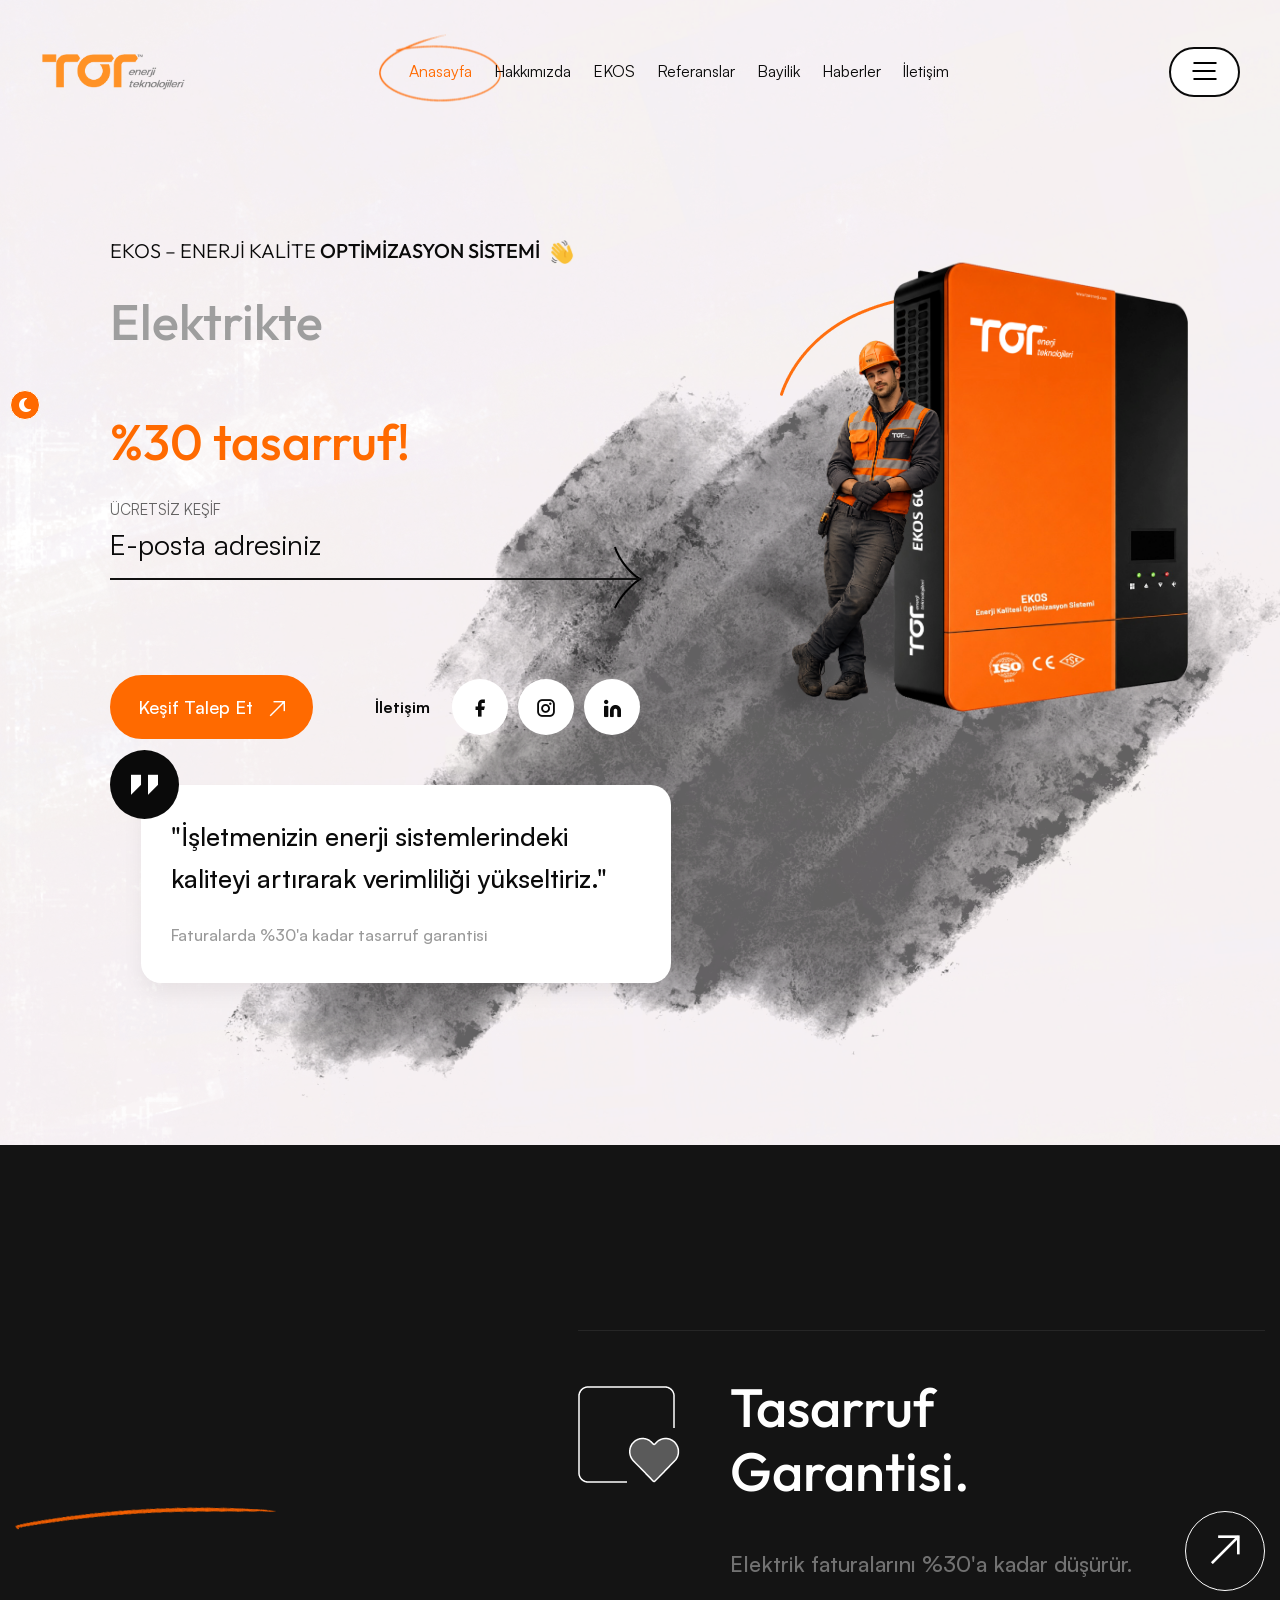
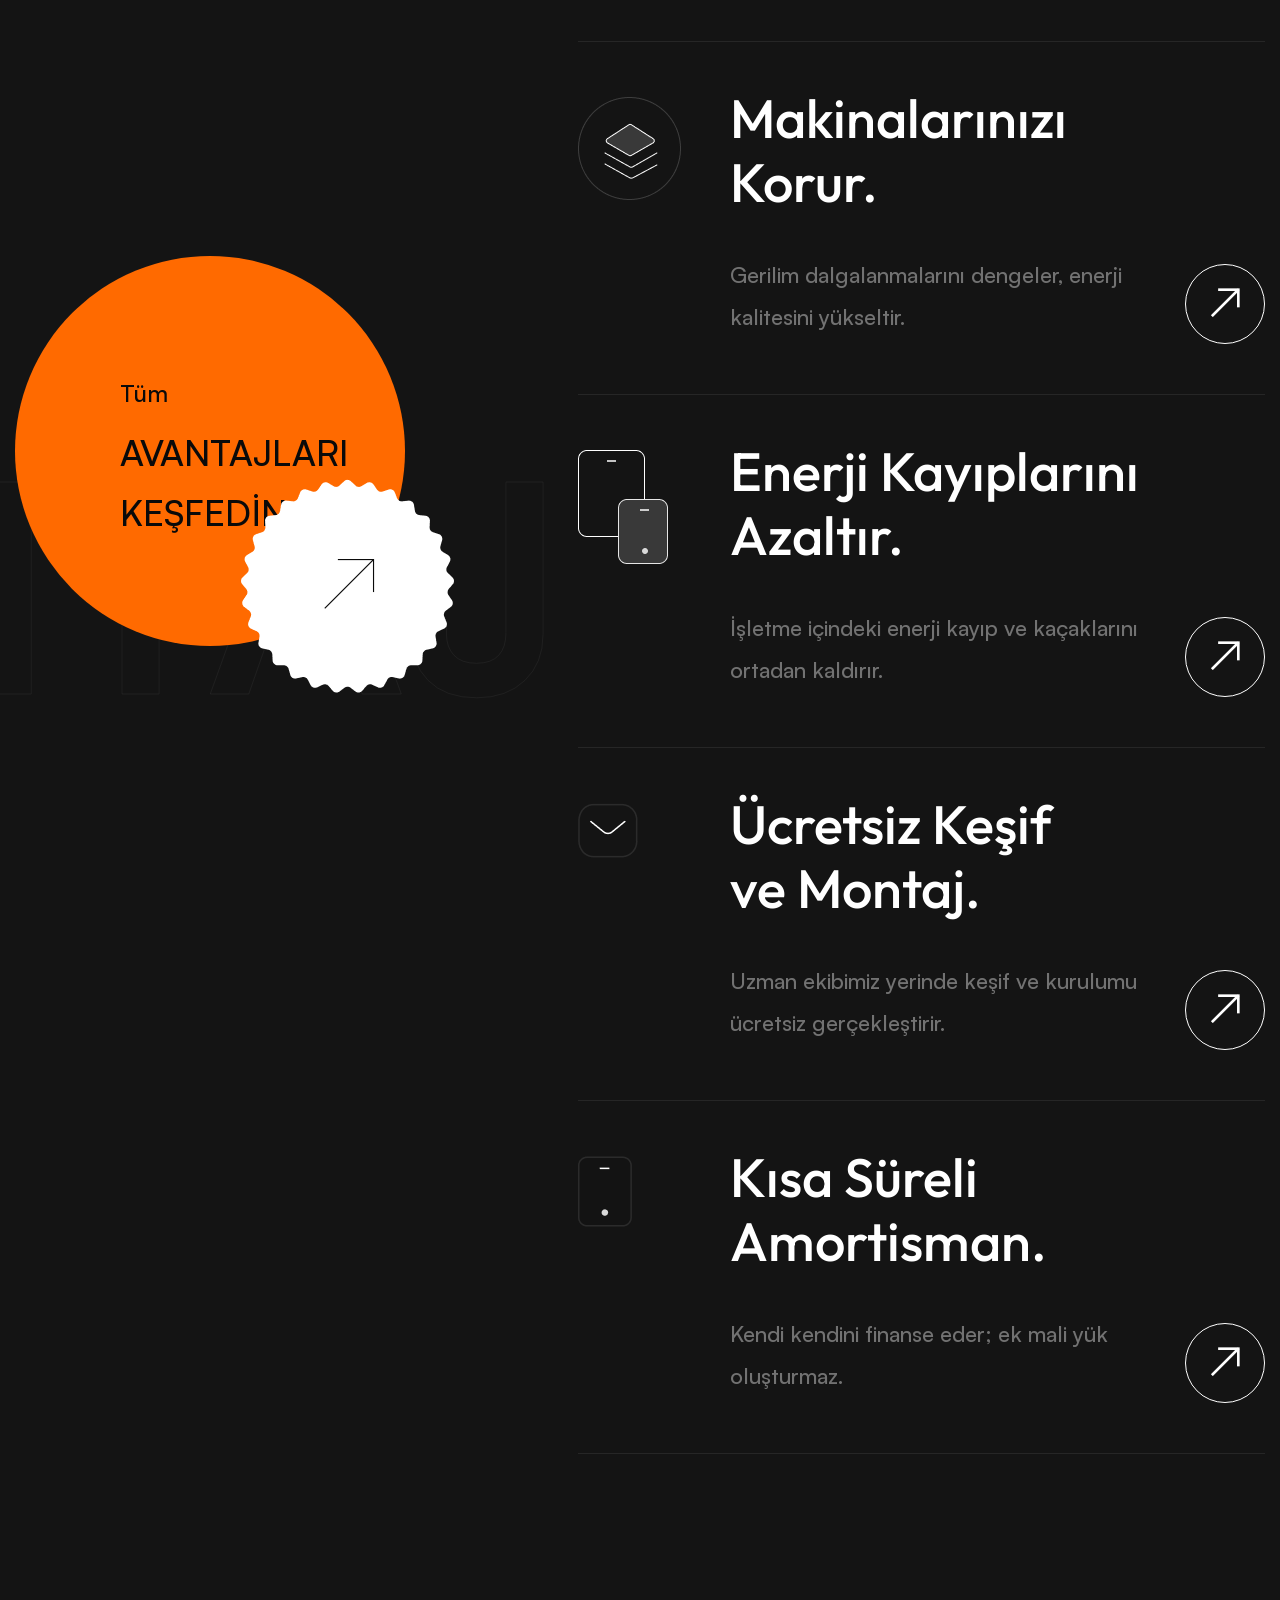
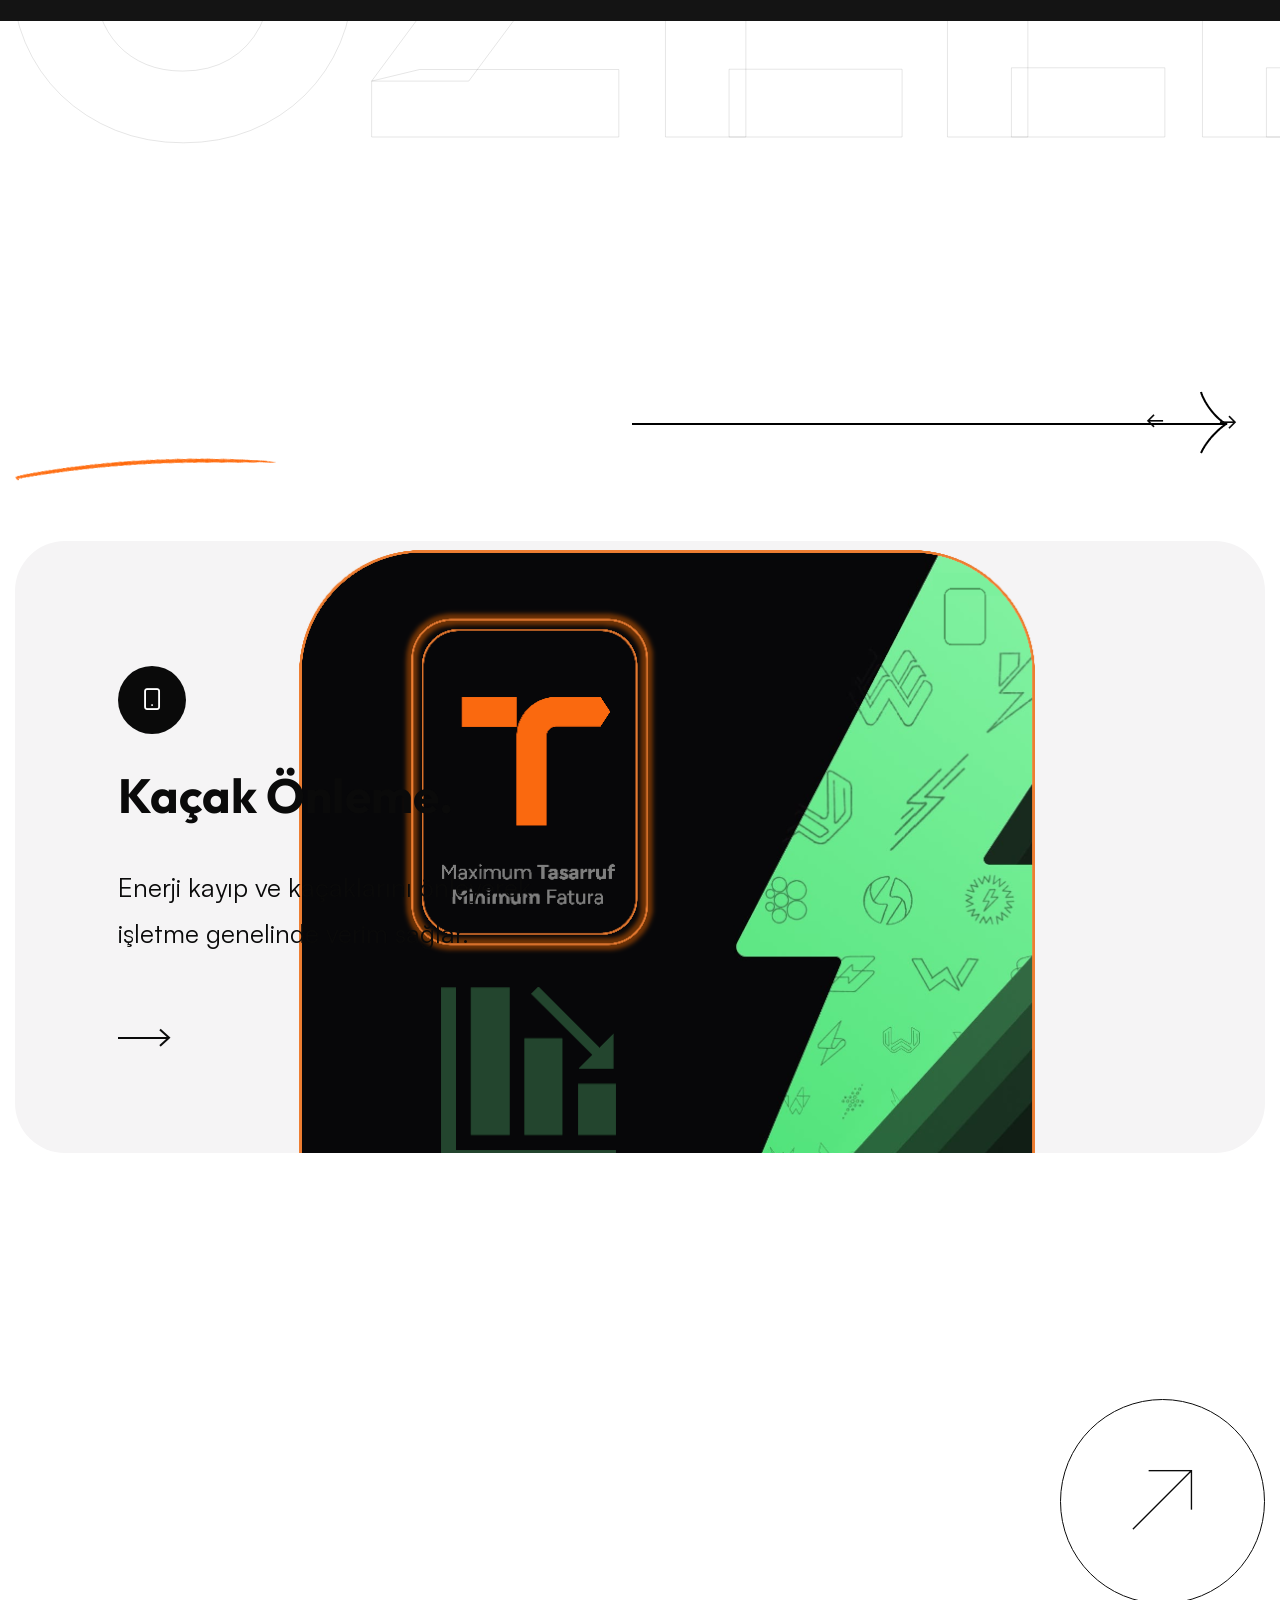
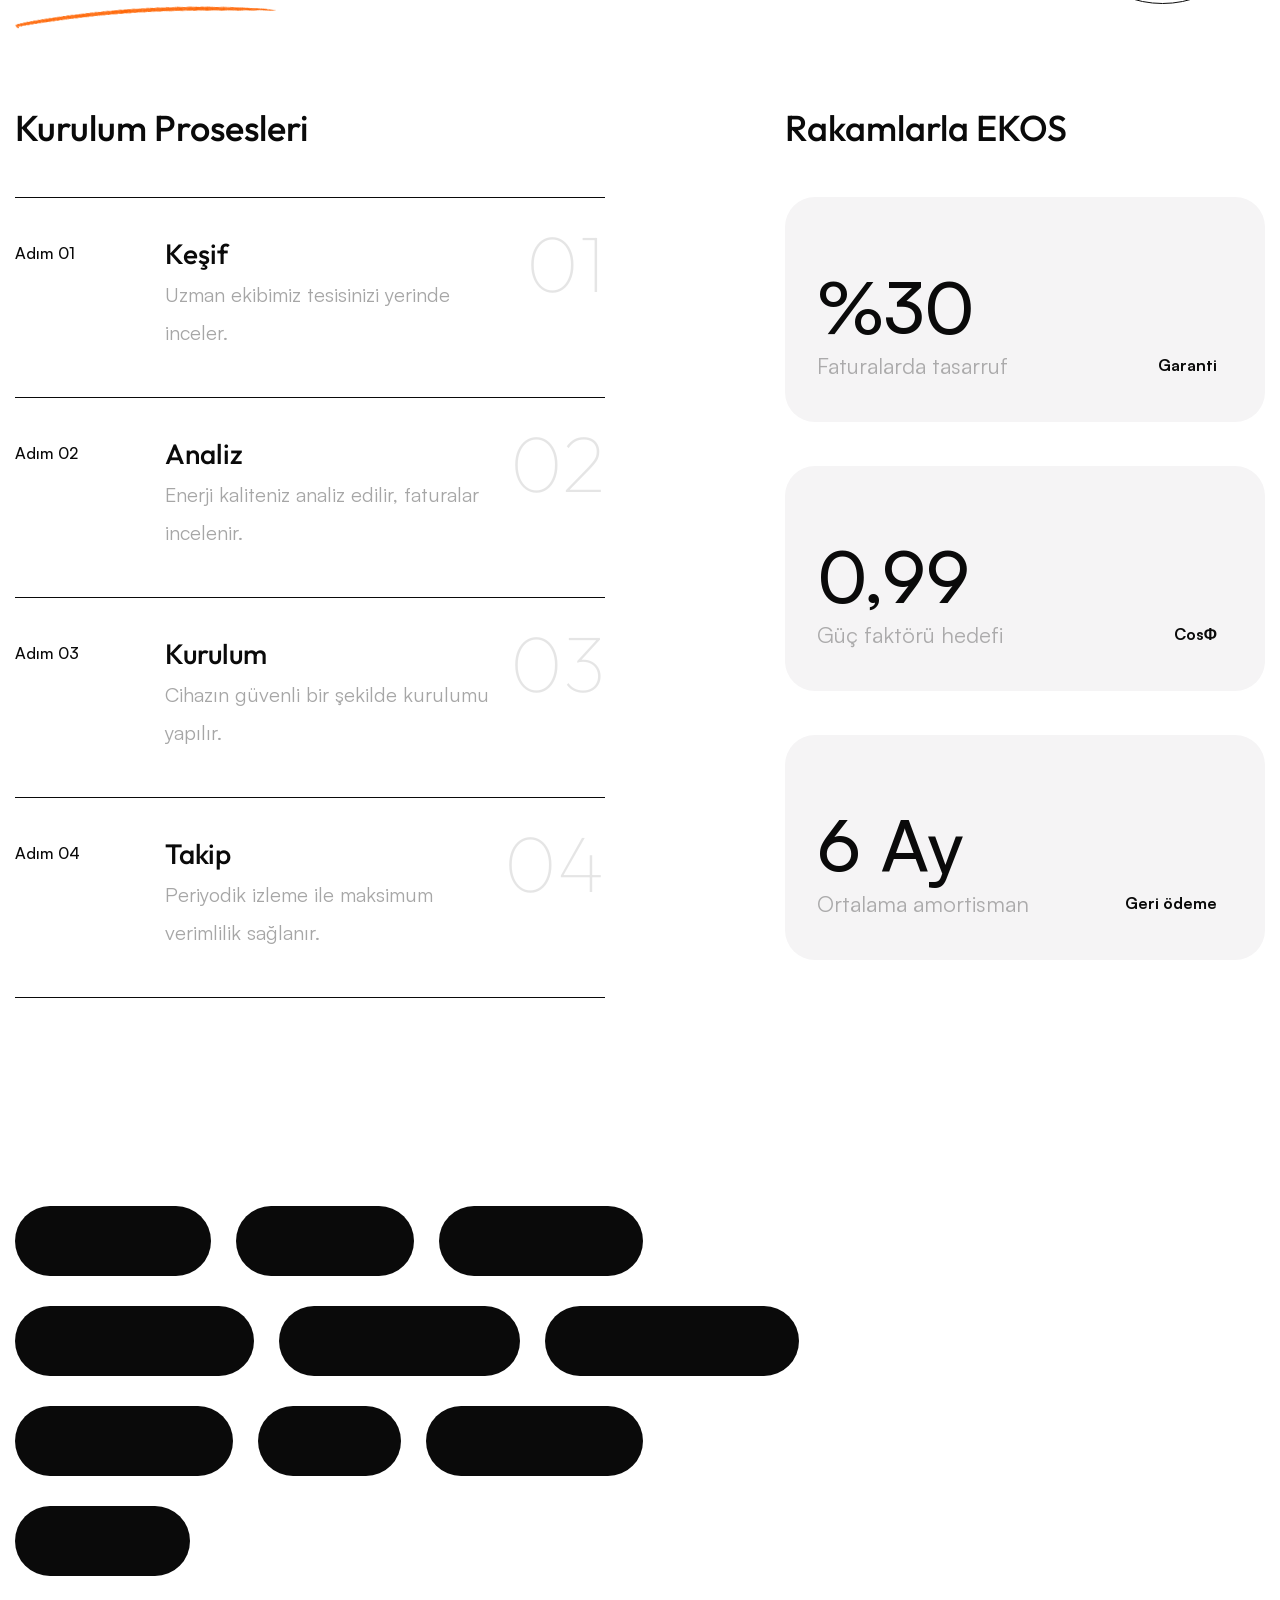
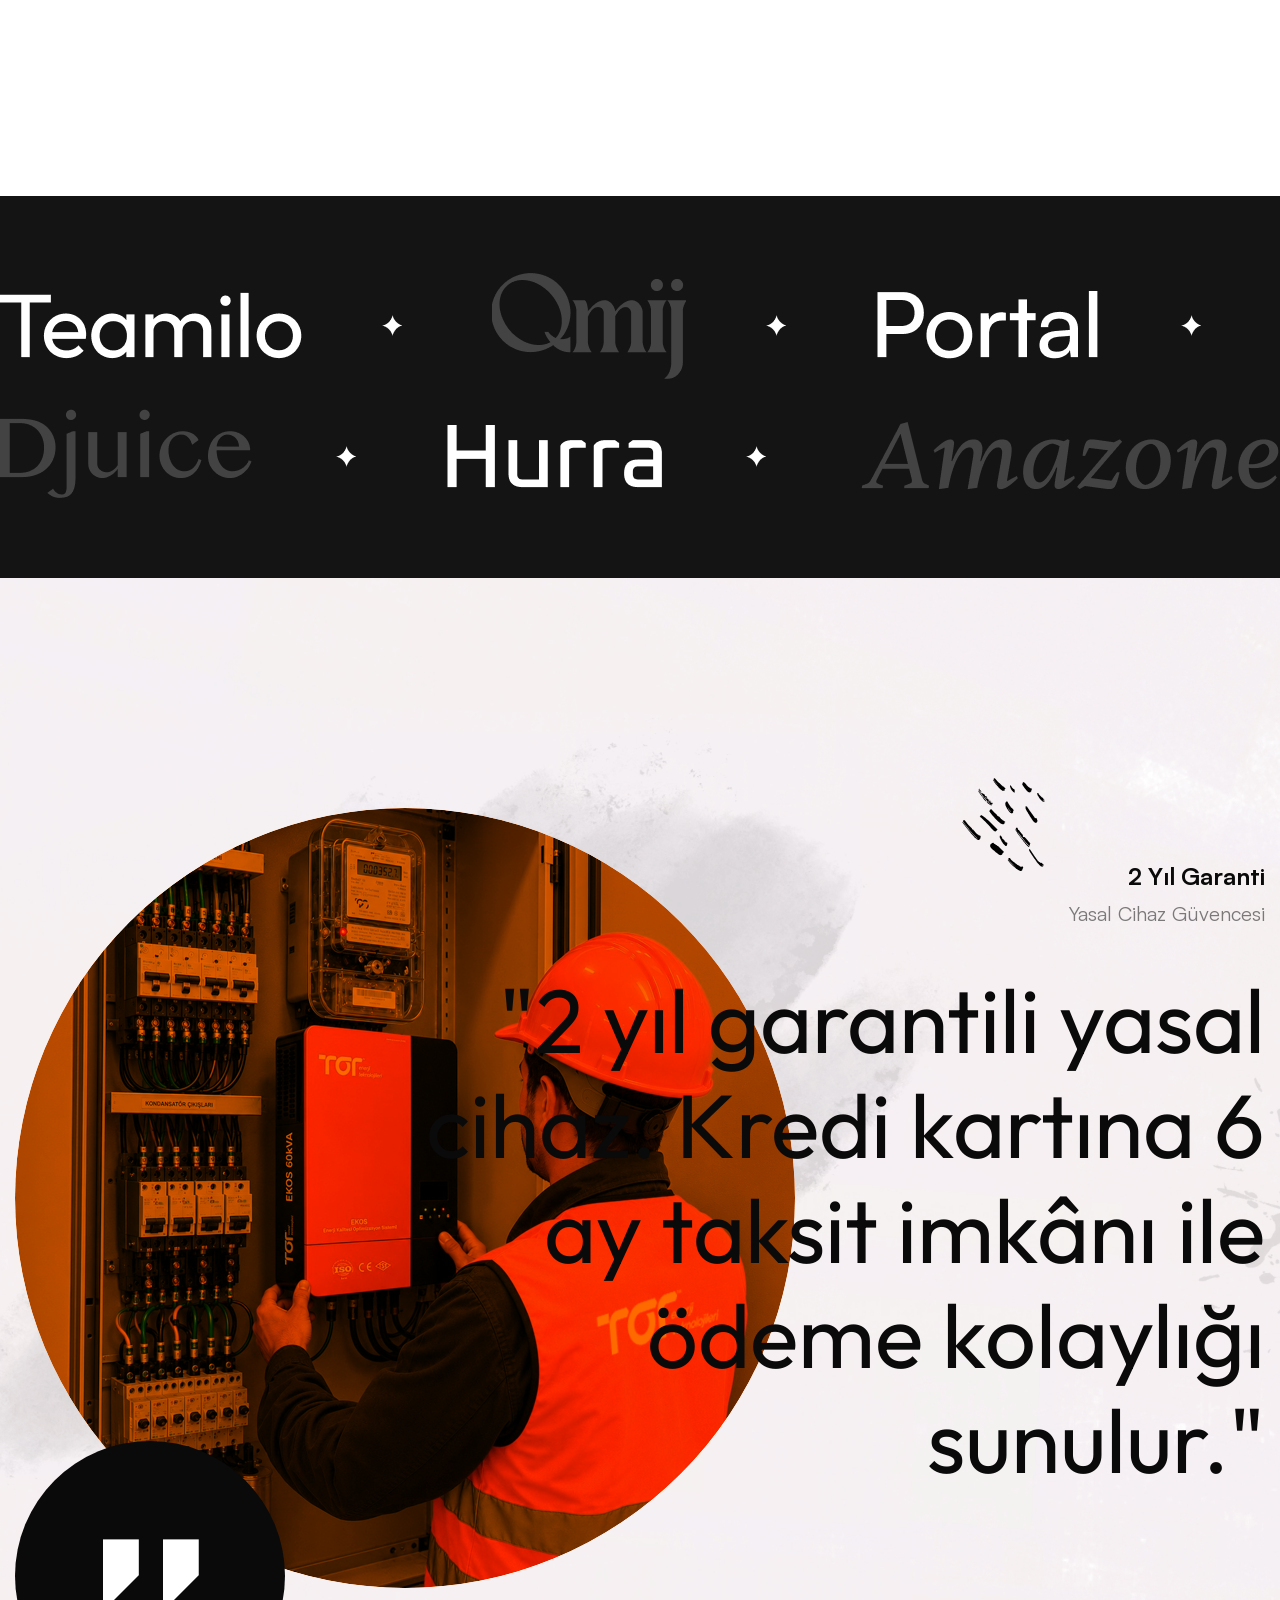
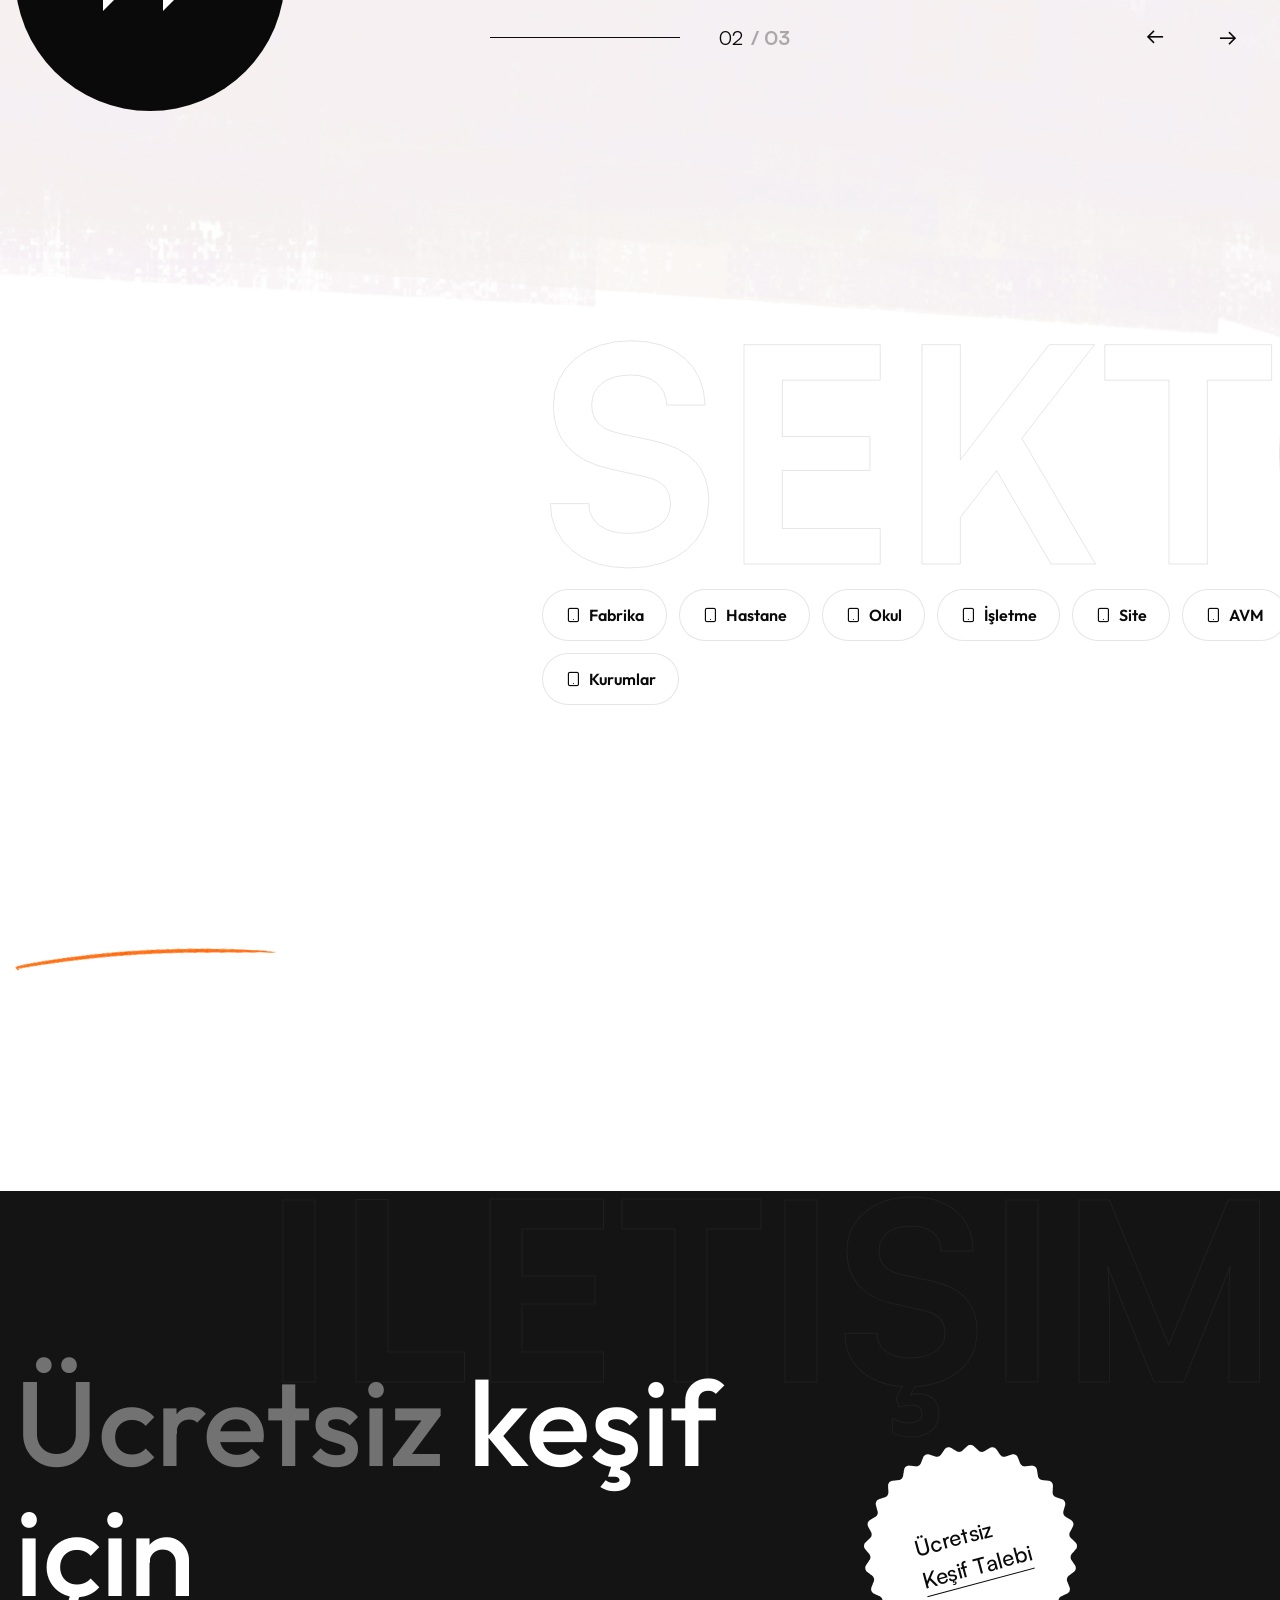
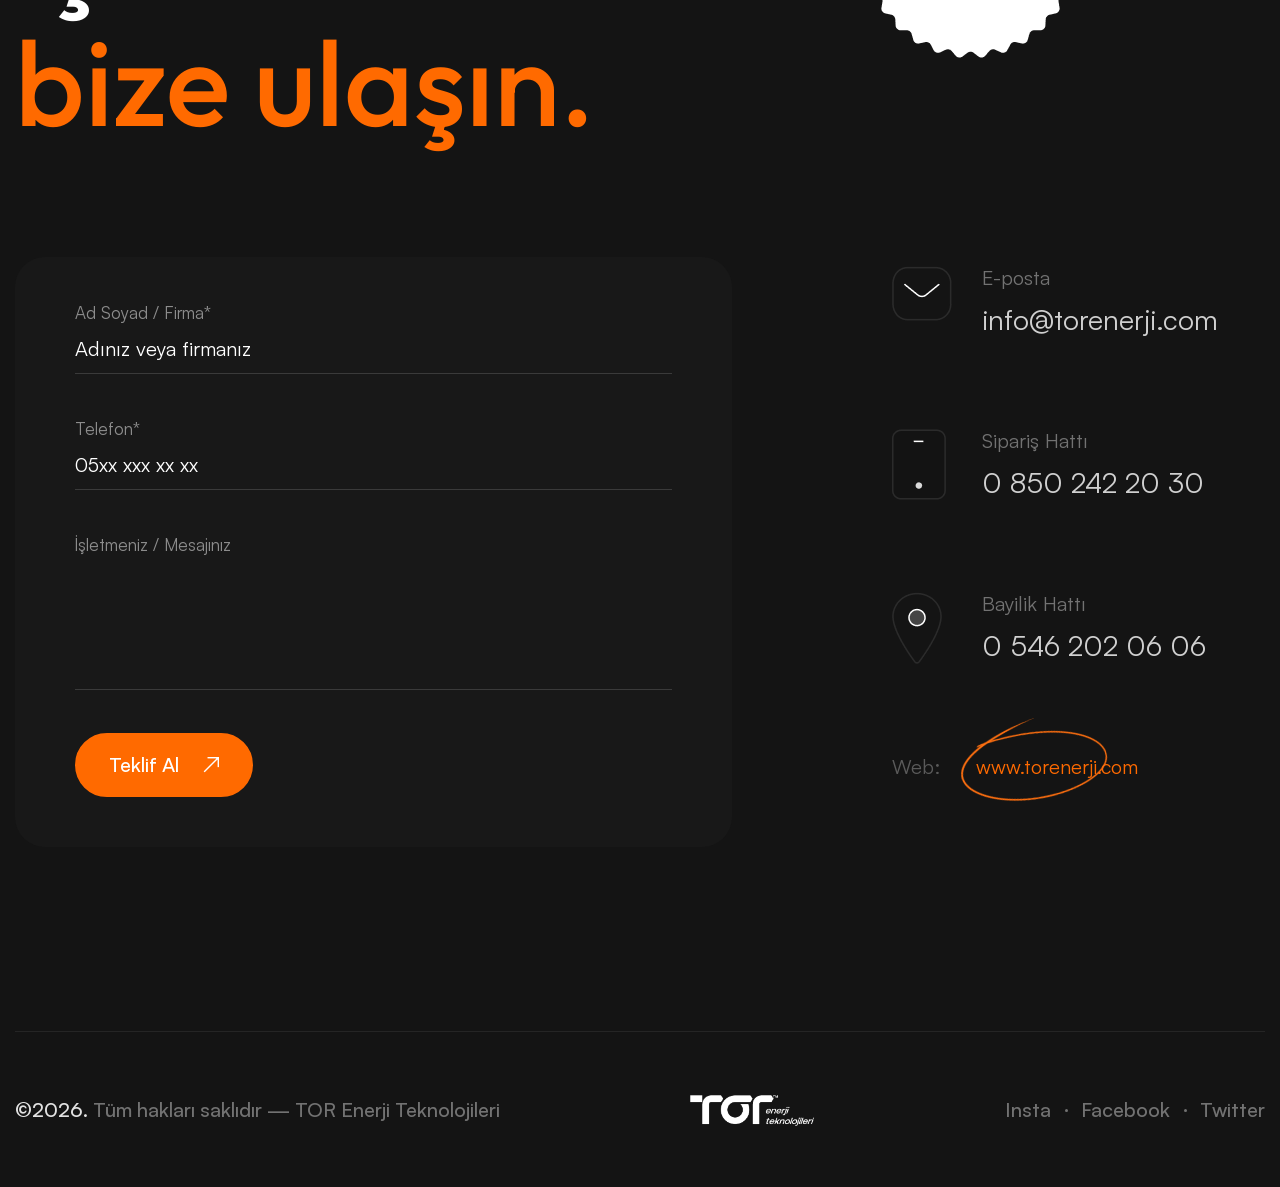
==== commit 96bbfb6e: "..." ====
--- a/index.html
+++ b/index.html
@@ -99,6 +99,12 @@
                                     <li><a href="about.html">Hakkımızda</a></li>
                                     <li><a href="service.html">EKOS</a></li>
                                     <li><a href="portfolio.html">Referanslar</a></li>
+                                    <li class="dropdown"><a href="partner.html">Bayilik</a>
+                                        <ul>
+                                            <li><a href="partner.html">Bayilik ve Partner Programı</a></li>
+                                            <li><a href="dealers.html">Yetkili Bayilerimiz</a></li>
+                                        </ul>
+                                    </li>
                                     <li><a href="blog.html">Haberler</a></li>
                                     <li><a href="contact.html">İletişim</a></li>
                                 </ul>
@@ -186,7 +192,8 @@
             <div class="pattern-layer" style="background-image: url(assets/images/shape/shape-2.png);"></div>
             <div class="shape parallax-scene parallax-scene-2 anim-icons">
                 <div data-depth="0.40" class="shape-1" style="background-image: url(assets/images/shape/shape-4.png);"></div>
-                <div data-depth="0.50" class="shape-2" style="background-image: url(assets/images/shape/shape-5.jpg);"></div>
+                <!-- .shape-2 kaldırıldı: shape-5.jpg neredeyse tamamen siyah 1800x4395 bir görsel olduğu için
+                     88x97'lik kutuya kırpıldığında banner'ın sağ üstünde siyah bir kare olarak görünüyordu. -->
                 <div class="shape-3" style="background-image: url(assets/images/shape/shape-6.png);"></div>
                 <div data-depth="0.60" class="shape-4" style="background-image: url(assets/images/shape/shape-9.png);"></div>
             </div>
@@ -194,11 +201,15 @@
             <div class="outer-container">
                 <div class="content-box">
                     <h3>EKOS – Enerji Kalite <span>Optimizasyon Sistemi</span><img src="assets/images/icons/icon-1.png" alt=""></h3>
-                    <h2><span class="light-text">Enerji faturalarınızda</span><br><span class="color-text animation_text_word"></span></h2>
+                    <h2><span class="light-text">Elektrikte</span><br><span class="color-text animation_text_word"></span></h2>
                     <div class="lower-box">
                         <div class="inner-box">
                             <div class="form-inner">
-                                <form method="post" action="contact.html">
+                                <form action="https://api.web3forms.com/submit" method="POST">
+                                    <input type="hidden" name="access_key" value="66821c91-d701-4117-aa21-ff60b7ae3408">
+                                    <input type="hidden" name="subject" value="Ücretsiz Keşif Talebi – torenerji.com">
+                                    <input type="hidden" name="from_name" value="TOR Enerji Web Sitesi">
+                                    <input type="checkbox" name="botcheck" style="display:none;" tabindex="-1" aria-hidden="true">
                                     <div class="form-group">
                                         <div class="dark-shape" style="background-image: url(assets/images/shape/shape-3.png);"></div>
                                         <div class="light-shape" style="background-image: url(assets/images/shape/shape-8.png);"></div>
@@ -319,7 +330,7 @@
                                 <p>Güç faktörünü 0,99 seviyesine çıkararak reaktif ceza riskini ortadan kaldırır.</p>
                                 <div class="link"><a href="service.html"><i class="icon-10"></i></a></div>
                             </div>
-                            <figure class="image-box"><img src="assets/images/portfolio/portfolio-1.png" alt=""></figure>
+                            <figure class="image-box"><img src="assets/images/portfolio/portfolio-12.png" alt="EKOS ile güç faktörü optimizasyonu"></figure>
                         </div>
                     </div>
                     <div class="portfolio-block-one">
@@ -334,7 +345,7 @@
                                 <p>Enerji kayıp ve kaçaklarını önleyerek işletme genelinde verim sağlar.</p>
                                 <div class="link"><a href="service.html"><i class="icon-10"></i></a></div>
                             </div>
-                            <figure class="image-box"><img src="assets/images/portfolio/portfolio-1.png" alt=""></figure>
+                            <figure class="image-box"><img src="assets/images/portfolio/portfolio-10.png" alt="EKOS ile enerji kaçaklarının önlenmesi"></figure>
                         </div>
                     </div>
                 </div>
@@ -513,7 +524,7 @@
                 <div class="single-item-carousel owl-carousel owl-theme dots-style-one nav-style-one">
                     <div class="testimonial-block">
                         <div class="image-box">
-                            <figure class="image"><img src="assets/images/resource/testimonial-1.jpg" alt=""></figure>
+                            <figure class="image"><img src="assets/images/resource/ekos-montaj.png" alt=""></figure>
                             <div class="icon-box"><i class="icon-2"></i></div>
                         </div>
                         <div class="content-box">
@@ -526,7 +537,7 @@
                     </div>
                     <div class="testimonial-block">
                         <div class="image-box">
-                            <figure class="image"><img src="assets/images/resource/testimonial-1.jpg" alt=""></figure>
+                            <figure class="image"><img src="assets/images/resource/ekos-montaj.png" alt=""></figure>
                             <div class="icon-box"><i class="icon-2"></i></div>
                         </div>
                         <div class="content-box">
@@ -539,7 +550,7 @@
                     </div>
                     <div class="testimonial-block">
                         <div class="image-box">
-                            <figure class="image"><img src="assets/images/resource/testimonial-1.jpg" alt=""></figure>
+                            <figure class="image"><img src="assets/images/resource/ekos-montaj.png" alt=""></figure>
                             <div class="icon-box"><i class="icon-2"></i></div>
                         </div>
                         <div class="content-box">
--- a/assets/css/tor-custom.css
+++ b/assets/css/tor-custom.css
@@ -367,25 +367,17 @@
   .tor-related-news{ margin-top:70px; padding-top:50px; }
 }
 
-/* ---------- home banner image ----------
+/* ---------- home banner: two-column hero ----------
    banner-img-1.png is 2522x2059 and the template gives `.image-layer` no size, so it
-   rendered at natural size: it covered the header menu and the "EKOS – Enerji Kalite
-   Optimizasyon Sistemi" heading. Cap it, pin it to the bottom-right and push it behind
-   the copy so the text is never obscured. */
+   rendered at natural size over the header and the headings. The template also lets the
+   copy run the full 1090px, which leaves no room for a large image beside it.
+   Rebuild the hero as copy-left / image-right, each roughly half the container:
+   the heading scales down to fit its column, and the quote card stacks under the form
+   instead of floating in the right half where the image now lives. */
 .banner-section .image-layer{
-  right:40px;
-  bottom:0;
   z-index:0;
   pointer-events:none;
   line-height:0;
-}
-.banner-section .image-layer img{
-  display:block;
-  width:auto;
-  height:auto;
-  max-width:420px;
-  max-height:440px;
-  object-fit:contain;
 }
 .banner-section .outer-container,
 .banner-section .content-box{
@@ -393,12 +385,673 @@
   z-index:2;
 }
 
-@media only screen and (max-width:1699px){
-  .banner-section .image-layer img{ max-width:340px; max-height:360px; }
-}
-@media only screen and (max-width:1399px){
-  .banner-section .image-layer img{ max-width:260px; max-height:280px; }
-}
+@media only screen and (min-width:1201px){
+  .banner-section .content-box{
+    max-width:50%;
+  }
+  .banner-section .content-box h3{
+    font-size:24px;
+    line-height:34px;
+    padding-right:34px;
+    margin-bottom:26px;
+  }
+  .banner-section .content-box h3 img{
+    top:4px;
+    max-width:24px;
+  }
+  .banner-section .content-box h2{
+    font-size:72px;
+    line-height:82px;
+  }
+  .banner-section .content-box h2 .color-text{
+    min-height:82px;
+  }
+
+  /* the form/quote row was laid out for a 1090px box — refit it to the half column */
+  .banner-section .content-box .lower-box{
+    padding-right:0;
+  }
+  .banner-section .content-box .lower-box .inner-box{
+    width:100%;
+    max-width:530px;
+  }
+  .banner-section .content-box .lower-box .quote-box{
+    position:relative;
+    right:auto;
+    bottom:auto;
+    width:100%;
+    max-width:530px;
+    margin:46px 0 0 31px;   /* 31px clears the icon-box that hangs off the left edge */
+    text-align:left;
+  }
+
+  /* image takes the other half */
+  .banner-section .image-layer{
+    position:absolute;
+    right:80px;                                    /* nudged in from the edge */
+    top:50%;
+    bottom:auto;
+    transform:translateY(-50%) translateY(-70px);  /* and lifted above centre */
+    width:46%;
+    text-align:right;
+  }
+  .banner-section .image-layer img{
+    display:inline-block;
+    width:100%;
+    height:auto;
+    max-width:100%;
+    object-fit:contain;
+  }
+}
+
+@media only screen and (min-width:1201px) and (max-width:1599px){
+  .banner-section .content-box h2{ font-size:60px; line-height:70px; }
+  .banner-section .content-box h2 .color-text{ min-height:70px; }
+}
+@media only screen and (min-width:1201px) and (max-width:1399px){
+  .banner-section .content-box h2{ font-size:50px; line-height:60px; }
+  .banner-section .content-box h2 .color-text{ min-height:60px; }
+  .banner-section .content-box h3{ font-size:20px; line-height:30px; }
+}
+
+/* Below 1200px responsive.css hides the banner image outright, which left the
+   whole hero image-less on laptops and tablets. Bring it back in normal flow,
+   underneath the copy, instead of absolutely positioned over it. */
+@media only screen and (max-width:1200px){
+  .banner-section{
+    display:flex;
+    flex-direction:column;
+    padding-bottom:80px;
+  }
+  .banner-section .outer-container{ order:1; }
+  .banner-section .image-layer{
+    display:block;
+    position:static;
+    order:2;
+    right:auto;
+    top:auto;
+    bottom:auto;
+    margin:60px auto 0;
+    text-align:center;
+  }
+  .banner-section .image-layer img{
+    max-width:min(72vw, 440px);
+    max-height:none;
+    margin:0 auto;
+  }
+}
+
+/* =====================================================================
+   TOR SPLIT BLOCK — long-form copy beside an illustration
+   Used by service.html ("EKOS Ürün Serisi", "Nerede Kullanılır?"),
+   partner.html and dealers.html. `.reverse` puts the image on the left.
+   ===================================================================== */
+.tor-split{
+  display:flex;
+  flex-wrap:wrap;
+  align-items:center;
+  gap:40px 70px;
+}
+.tor-split.reverse{ flex-direction:row-reverse; }
+.tor-split-text{ flex:1 1 480px; min-width:0; }
+.tor-split-media{ flex:1 1 380px; min-width:0; text-align:center; }
+.tor-split-media img{
+  max-width:100%;
+  height:auto;
+  display:inline-block;
+}
+.tor-split-media.framed img{
+  border-radius:24px;
+  background:#F5F4F5;
+}
+.tor-split-media.circle img{ border-radius:50%; }
+.tor-split-text .num{
+  display:block;
+  font-family:var(--title-font);
+  font-size:14px;
+  font-weight:600;
+  letter-spacing:2px;
+  text-transform:uppercase;
+  color:var(--theme-color);
+  margin-bottom:16px;
+}
+.tor-split-text h2{
+  font-family:var(--title-font);
+  font-size:46px;
+  line-height:58px;
+  font-weight:700;
+  color:var(--title-color);
+  margin-bottom:26px;
+}
+.tor-split-text h2 span{ color:var(--theme-color); }
+.tor-split-text p{
+  font-size:19px;
+  line-height:34px;
+  color:var(--text-color);
+  margin-bottom:24px;
+}
+.tor-split-text p:last-child{ margin-bottom:0; }
+.tor-split-text strong{ color:var(--title-color); font-weight:700; }
+.dark_bg .tor-split-text h2{ color:#fff; }
+.dark_bg .tor-split-text p{ color:rgba(255,255,255,.75); }
+.dark_bg .tor-split-text strong{ color:#fff; }
+.dark_bg .tor-split-media.framed img{ background:rgba(255,255,255,.05); }
+
+@media only screen and (max-width:1199px){
+  .tor-split-text h2{ font-size:38px; line-height:48px; }
+}
+@media only screen and (max-width:991px){
+  .tor-split{ gap:34px; }
+  .tor-split.reverse{ flex-direction:column; }
+  .tor-split-text,
+  .tor-split-media{ flex-basis:100%; }
+  .tor-split-text h2{ font-size:30px; line-height:40px; margin-bottom:20px; }
+  .tor-split-text p{ font-size:17px; line-height:30px; margin-bottom:18px; }
+  .tor-split-media img{ max-width:min(88vw, 460px); }
+}
+
+/* generic section wrapper used by the new long-form blocks */
+.tor-section{ padding:120px 0px; }
+.tor-section.pt_0{ padding-top:0px; }
+.tor-section.band{ background:#F8F7F8; }
+.dark_bg .tor-section.band{ background:rgba(255,255,255,.03); }
+@media only screen and (max-width:991px){
+  .tor-section{ padding:70px 0px; }
+}
+
+/* ---------- 7-item main menu ----------
+   The template sizes the top nav for 6 short labels (24px type, 40px side
+   margins) and already wrapped to a second line once "Bayilik" was added.
+   The two dealer pages sit in a "Bayilik" dropdown so the bar stays at seven
+   items; these rules trim type and spacing so it fits on one line across the
+   desktop range (responsive.css hides .main-menu below 1201px and drops the
+   margins to 30px under 1600px — restated here because this file loads last). */
+@media only screen and (min-width:1201px){
+  .main-menu .navigation > li{ margin:0px 26px; }
+  .main-menu .navigation > li > a{ font-size:20px; line-height:30px; }
+}
+@media only screen and (min-width:1201px) and (max-width:1599px){
+  .main-menu .navigation > li{ margin:0px 16px; }
+  .main-menu .navigation > li > a{ font-size:18px; line-height:28px; }
+}
+@media only screen and (min-width:1201px) and (max-width:1399px){
+  .main-menu .navigation > li{ margin:0px 11px; }
+  .main-menu .navigation > li > a{ font-size:16px; line-height:26px; }
+  .main-header .btn-box a{ font-size:16px; }
+}
+/* never let the bar wrap — if it ever gets too tight it scrolls instead */
+.main-menu .navigation{
+  display:flex;
+  flex-wrap:nowrap;
+  align-items:center;
+}
+.main-menu .navigation > li{ float:none; flex-shrink:0; }
+.main-menu .navigation > li > a{ white-space:nowrap; }
+/* the dropdown panel keeps the template's own styling, just widened for the labels */
+.main-menu .navigation > li.dropdown > ul{ min-width:270px; }
+
+/* =====================================================================
+   PARTNER PROGRAM (partner.html) + AUTHORISED DEALERS (dealers.html)
+   The template has no dealer/partner module, so these pages are built
+   from a small set of TOR-branded primitives defined here.
+   ===================================================================== */
+
+/* ---------- buttons ---------- */
+button.theme-btn{ cursor:pointer; font-family:var(--text-font); }
+.theme-btn.outline{
+  background:transparent;
+  color:var(--title-color);
+  border-color:rgba(0,0,0,.18);
+}
+.theme-btn.outline:hover{
+  background:var(--theme-color);
+  border-color:var(--theme-color);
+  color:#fff;
+}
+.dark_bg .theme-btn.outline{ color:#fff; border-color:rgba(255,255,255,.28); }
+.tor-btn-row{ display:flex; flex-wrap:wrap; gap:16px; margin-top:38px; }
+
+/* ---------- page hero (partner + dealers) ---------- */
+.tor-page-hero{ padding:200px 0px 110px; }
+/* the eyebrow label is used both inside .tor-split-text (partner.html) and
+   directly in the hero column (dealers.html), so style it at hero level too */
+.tor-page-hero .num{
+  display:block;
+  font-family:var(--title-font);
+  font-size:14px;
+  font-weight:600;
+  letter-spacing:2px;
+  text-transform:uppercase;
+  color:var(--theme-color);
+  margin-bottom:16px;
+}
+.tor-page-hero h1{
+  font-family:var(--title-font);
+  font-size:66px;
+  line-height:76px;
+  font-weight:700;
+  color:var(--title-color);
+  margin-bottom:26px;
+}
+.tor-page-hero h1 span{ color:var(--theme-color); }
+.tor-page-hero p{ font-size:20px; line-height:36px; color:var(--text-color); margin:0; }
+.dark_bg .tor-page-hero h1{ color:#fff; }
+.dark_bg .tor-page-hero p{ color:rgba(255,255,255,.75); }
+
+@media only screen and (max-width:1199px){
+  .tor-page-hero h1{ font-size:50px; line-height:62px; }
+}
+@media only screen and (max-width:991px){
+  .tor-page-hero{ padding:150px 0px 60px; }
+  .tor-page-hero h1{ font-size:36px; line-height:46px; }
+  .tor-page-hero p{ font-size:17px; line-height:30px; }
+}
+
+/* ---------- section headings for the new pages ---------- */
+.tor-sec-head{ max-width:840px; margin:0 0 60px; }
+.tor-sec-head.centred{ margin-left:auto; margin-right:auto; text-align:center; }
+.tor-sec-head .num{
+  display:block;
+  font-family:var(--title-font);
+  font-size:14px;
+  font-weight:600;
+  letter-spacing:2px;
+  text-transform:uppercase;
+  color:var(--theme-color);
+  margin-bottom:16px;
+}
+.tor-sec-head h2{
+  font-family:var(--title-font);
+  font-size:46px;
+  line-height:58px;
+  font-weight:700;
+  color:var(--title-color);
+  margin:0;
+}
+.tor-sec-head h2 span{ color:var(--theme-color); }
+.tor-sec-head p{ font-size:19px; line-height:34px; color:var(--text-color); margin:22px 0 0; }
+.dark_bg .tor-sec-head h2{ color:#fff; }
+.dark_bg .tor-sec-head p{ color:rgba(255,255,255,.75); }
+@media only screen and (max-width:991px){
+  .tor-sec-head{ margin-bottom:38px; }
+  .tor-sec-head h2{ font-size:30px; line-height:40px; }
+  .tor-sec-head p{ font-size:17px; line-height:30px; }
+}
+
+/* ---------- card grid ---------- */
+.tor-grid{ display:grid; gap:26px; grid-template-columns:repeat(3, minmax(0, 1fr)); }
+.tor-grid.cols-2{ grid-template-columns:repeat(2, minmax(0, 1fr)); }
+@media only screen and (max-width:1199px){
+  .tor-grid{ grid-template-columns:repeat(2, minmax(0, 1fr)); }
+}
+@media only screen and (max-width:767px){
+  .tor-grid,
+  .tor-grid.cols-2{ grid-template-columns:1fr; }
+}
+
+.tor-card{
+  background:#fff;
+  border:1px solid rgba(0,0,0,.08);
+  border-radius:20px;
+  padding:38px 34px;
+  transition:.35s ease;
+}
+.tor-card:hover{ transform:translateY(-6px); box-shadow:0 22px 44px rgba(0,0,0,.08); border-color:rgba(255,106,0,.35); }
+.tor-card .ic{
+  width:58px; height:58px; margin-bottom:24px;
+  display:flex; align-items:center; justify-content:center;
+  border-radius:14px;
+  background:rgba(255,106,0,.10);
+  color:var(--theme-color);
+  font-size:22px;
+}
+.tor-card h3{
+  font-family:var(--title-font);
+  font-size:24px;
+  line-height:32px;
+  font-weight:700;
+  color:var(--title-color);
+  margin-bottom:14px;
+}
+.tor-card p{ font-size:17px; line-height:30px; color:var(--text-color); margin:0; }
+.dark_bg .tor-card{ background:rgba(255,255,255,.05); border-color:rgba(255,255,255,.12); }
+.dark_bg .tor-card h3{ color:#fff; }
+.dark_bg .tor-card p{ color:rgba(255,255,255,.7); }
+
+/* ---------- numbered process steps ---------- */
+.tor-steps{ counter-reset:torstep; margin:0; padding:0; list-style:none; }
+.tor-steps li{
+  counter-increment:torstep;
+  position:relative;
+  padding:0 0 34px 84px;
+  border-left:1px solid rgba(0,0,0,.10);
+  margin-left:27px;
+}
+.tor-steps li:last-child{ border-left-color:transparent; padding-bottom:0; }
+.tor-steps li:before{
+  content:counter(torstep);
+  position:absolute;
+  left:-28px;
+  top:-4px;
+  width:56px; height:56px;
+  border-radius:50%;
+  background:var(--theme-color);
+  color:#fff;
+  font-family:var(--title-font);
+  font-size:20px;
+  font-weight:700;
+  display:flex; align-items:center; justify-content:center;
+}
+.tor-steps li h3{
+  font-family:var(--title-font);
+  font-size:24px;
+  line-height:32px;
+  font-weight:700;
+  color:var(--title-color);
+  margin:10px 0 10px;
+}
+.tor-steps li p{ font-size:17px; line-height:30px; color:var(--text-color); margin:0; }
+.dark_bg .tor-steps li{ border-left-color:rgba(255,255,255,.14); }
+.dark_bg .tor-steps li h3{ color:#fff; }
+.dark_bg .tor-steps li p{ color:rgba(255,255,255,.7); }
+@media only screen and (max-width:575px){
+  .tor-steps li{ padding-left:64px; margin-left:22px; }
+  .tor-steps li:before{ left:-23px; width:46px; height:46px; font-size:17px; }
+  .tor-steps li h3{ font-size:20px; line-height:28px; }
+}
+
+/* ---------- tick list (who can apply / level benefits) ---------- */
+.tor-check-list{ margin:0; padding:0; list-style:none; columns:2; column-gap:50px; }
+.tor-check-list.single{ columns:1; }
+.tor-check-list li{
+  position:relative;
+  padding:0 0 16px 34px;
+  font-size:17px;
+  line-height:30px;
+  color:var(--text-color);
+  break-inside:avoid;
+}
+.tor-check-list li:before{
+  position:absolute;
+  left:0; top:0;
+  content:'\f00c';
+  font-family:'Font Awesome 5 Free';
+  font-weight:900;
+  font-size:13px;
+  color:var(--theme-color);
+}
+.dark_bg .tor-check-list li{ color:rgba(255,255,255,.72); }
+@media only screen and (max-width:767px){
+  .tor-check-list{ columns:1; }
+}
+
+/* ---------- partnership levels ---------- */
+.tor-level{
+  position:relative;
+  background:#fff;
+  border:1px solid rgba(0,0,0,.08);
+  border-radius:24px;
+  padding:44px 36px;
+  height:100%;
+  transition:.35s ease;
+}
+.tor-level:hover{ transform:translateY(-6px); box-shadow:0 24px 48px rgba(0,0,0,.09); }
+.tor-level.featured{ border-color:var(--theme-color); box-shadow:0 18px 40px rgba(255,106,0,.14); }
+.tor-level .tier{
+  display:inline-block;
+  font-family:var(--title-font);
+  font-size:13px;
+  font-weight:700;
+  letter-spacing:2px;
+  text-transform:uppercase;
+  color:var(--theme-color);
+  background:rgba(255,106,0,.10);
+  border-radius:40px;
+  padding:8px 18px;
+  margin-bottom:22px;
+}
+.tor-level h3{
+  font-family:var(--title-font);
+  font-size:30px;
+  line-height:40px;
+  font-weight:700;
+  color:var(--title-color);
+  margin-bottom:14px;
+}
+.tor-level > p{ font-size:17px; line-height:30px; color:var(--text-color); margin-bottom:26px; }
+.dark_bg .tor-level{ background:rgba(255,255,255,.05); border-color:rgba(255,255,255,.12); }
+.dark_bg .tor-level h3{ color:#fff; }
+.dark_bg .tor-level > p{ color:rgba(255,255,255,.7); }
+
+/* ---------- dark CTA band ---------- */
+.tor-cta-band{
+  background:var(--secondary-color);
+  border-radius:28px;
+  padding:70px 60px;
+  overflow:hidden;
+}
+.tor-cta-band h2{
+  font-family:var(--title-font);
+  font-size:42px;
+  line-height:54px;
+  font-weight:700;
+  color:#fff;
+  margin-bottom:18px;
+}
+.tor-cta-band h2 span{ color:var(--theme-color); }
+.tor-cta-band p{ font-size:18px; line-height:32px; color:rgba(255,255,255,.72); margin:0; }
+.tor-cta-band .theme-btn.outline{ color:#fff; border-color:rgba(255,255,255,.30); }
+@media only screen and (max-width:991px){
+  .tor-cta-band{ padding:44px 28px; }
+  .tor-cta-band h2{ font-size:28px; line-height:38px; }
+  .tor-cta-band p{ font-size:16px; line-height:28px; }
+}
+
+/* ---------- application form ---------- */
+.tor-form{
+  background:#fff;
+  border:1px solid rgba(0,0,0,.08);
+  border-radius:24px;
+  padding:56px 54px;
+}
+.tor-form fieldset{ border:0; padding:0; margin:0 0 44px; }
+.tor-form fieldset:last-of-type{ margin-bottom:34px; }
+.tor-form legend{
+  font-family:var(--title-font);
+  font-size:22px;
+  line-height:30px;
+  font-weight:700;
+  color:var(--title-color);
+  padding:0;
+  margin-bottom:26px;
+  width:100%;
+  border-bottom:1px solid rgba(0,0,0,.08);
+  padding-bottom:14px;
+}
+.tor-field-grid{ display:grid; gap:22px 26px; grid-template-columns:repeat(2, minmax(0, 1fr)); }
+.tor-field-grid .full{ grid-column:1 / -1; }
+@media only screen and (max-width:767px){
+  .tor-field-grid{ grid-template-columns:1fr; }
+  .tor-form{ padding:32px 22px; }
+}
+.tor-form label{
+  display:block;
+  font-family:var(--title-font);
+  font-size:15px;
+  font-weight:600;
+  color:var(--title-color);
+  margin-bottom:8px;
+}
+.tor-form label .req{ color:var(--theme-color); }
+.tor-form input[type='text'],
+.tor-form input[type='email'],
+.tor-form input[type='tel'],
+.tor-form input[type='url'],
+.tor-form input[type='number'],
+.tor-form select,
+.tor-form textarea{
+  width:100%;
+  background:#F8F7F8;
+  border:1px solid rgba(0,0,0,.10);
+  border-radius:12px;
+  padding:14px 18px;
+  font-family:var(--text-font);
+  font-size:16px;
+  color:var(--title-color);
+  transition:.3s ease;
+}
+.tor-form textarea{ min-height:120px; resize:vertical; }
+.tor-form input:focus,
+.tor-form select:focus,
+.tor-form textarea:focus{
+  outline:none;
+  border-color:var(--theme-color);
+  background:#fff;
+}
+.tor-radio-group{ display:flex; flex-wrap:wrap; gap:12px; }
+.tor-radio-group label{
+  display:flex;
+  align-items:center;
+  gap:10px;
+  background:#F8F7F8;
+  border:1px solid rgba(0,0,0,.10);
+  border-radius:40px;
+  padding:12px 22px;
+  margin:0;
+  font-weight:600;
+  cursor:pointer;
+  transition:.3s ease;
+}
+.tor-radio-group label:hover{ border-color:var(--theme-color); }
+.tor-consent{ margin:0 0 30px; padding:0; list-style:none; }
+.tor-consent li{ margin-bottom:14px; }
+.tor-consent label{
+  display:flex;
+  gap:12px;
+  font-family:var(--text-font);
+  font-size:16px;
+  line-height:28px;
+  font-weight:400;
+  color:var(--text-color);
+  margin:0;
+  cursor:pointer;
+}
+.tor-consent input{ margin-top:6px; flex-shrink:0; }
+.tor-form-note{ font-size:15px; line-height:26px; color:var(--text-color); margin:22px 0 0; }
+.dark_bg .tor-form{ background:rgba(255,255,255,.04); border-color:rgba(255,255,255,.12); }
+.dark_bg .tor-form legend{ color:#fff; border-color:rgba(255,255,255,.12); }
+.dark_bg .tor-form label{ color:#fff; }
+.dark_bg .tor-form input,
+.dark_bg .tor-form select,
+.dark_bg .tor-form textarea,
+.dark_bg .tor-radio-group label{ background:rgba(255,255,255,.06); border-color:rgba(255,255,255,.14); color:#fff; }
+.dark_bg .tor-consent label,
+.dark_bg .tor-form-note{ color:rgba(255,255,255,.7); }
+
+/* ---------- dealer search bar ---------- */
+.tor-dealer-filter{
+  background:#fff;
+  border:1px solid rgba(0,0,0,.08);
+  border-radius:20px;
+  padding:30px 32px;
+  display:grid;
+  gap:20px 24px;
+  grid-template-columns:repeat(3, minmax(0, 1fr)) auto;
+  align-items:end;
+  margin-bottom:60px;
+}
+.tor-dealer-filter label{
+  display:block;
+  font-family:var(--title-font);
+  font-size:15px;
+  font-weight:600;
+  color:var(--title-color);
+  margin-bottom:8px;
+}
+.tor-dealer-filter select{
+  width:100%;
+  background:#F8F7F8;
+  border:1px solid rgba(0,0,0,.10);
+  border-radius:12px;
+  padding:14px 18px;
+  font-family:var(--text-font);
+  font-size:16px;
+  color:var(--title-color);
+}
+.tor-dealer-filter select:focus{ outline:none; border-color:var(--theme-color); background:#fff; }
+@media only screen and (max-width:1199px){
+  .tor-dealer-filter{ grid-template-columns:repeat(2, minmax(0, 1fr)); }
+  .tor-dealer-filter .filter-action{ grid-column:1 / -1; }
+}
+@media only screen and (max-width:575px){
+  .tor-dealer-filter{ grid-template-columns:1fr; padding:24px 20px; }
+}
+.dark_bg .tor-dealer-filter{ background:rgba(255,255,255,.05); border-color:rgba(255,255,255,.12); }
+.dark_bg .tor-dealer-filter label{ color:#fff; }
+.dark_bg .tor-dealer-filter select{ background:rgba(255,255,255,.06); border-color:rgba(255,255,255,.14); color:#fff; }
+
+/* ---------- dealer card ---------- */
+.tor-dealer-card{
+  background:#fff;
+  border:1px solid rgba(0,0,0,.08);
+  border-radius:20px;
+  padding:36px 32px;
+  display:flex;
+  flex-direction:column;
+  height:100%;
+  transition:.35s ease;
+}
+.tor-dealer-card:hover{ transform:translateY(-6px); box-shadow:0 22px 44px rgba(0,0,0,.08); }
+.tor-dealer-card .badge-row{ display:flex; flex-wrap:wrap; gap:10px; margin-bottom:20px; }
+.tor-dealer-badge{
+  font-family:var(--title-font);
+  font-size:12px;
+  font-weight:700;
+  letter-spacing:1.5px;
+  text-transform:uppercase;
+  border-radius:40px;
+  padding:7px 16px;
+}
+.tor-dealer-badge.silver{ background:#EDEDF0; color:#5A5A66; }
+.tor-dealer-badge.gold{ background:rgba(255,106,0,.12); color:var(--tor-orange-deep); }
+.tor-dealer-badge.platinum{ background:var(--secondary-color); color:#fff; }
+.tor-dealer-card h3{
+  font-family:var(--title-font);
+  font-size:24px;
+  line-height:32px;
+  font-weight:700;
+  color:var(--title-color);
+  margin-bottom:18px;
+}
+.tor-dealer-meta{ margin:0 0 22px; padding:0; list-style:none; }
+.tor-dealer-meta li{ font-size:16px; line-height:28px; color:var(--text-color); margin-bottom:6px; }
+.tor-dealer-meta li strong{ color:var(--title-color); font-weight:600; }
+.tor-dealer-contact{ margin:0 0 26px; padding:0; list-style:none; border-top:1px solid rgba(0,0,0,.08); padding-top:20px; }
+.tor-dealer-contact li{ display:flex; align-items:center; gap:12px; font-size:16px; line-height:28px; margin-bottom:8px; color:var(--text-color); }
+.tor-dealer-contact li i{ color:var(--theme-color); width:18px; text-align:center; }
+.tor-dealer-contact a{ color:var(--text-color); }
+.tor-dealer-contact a:hover{ color:var(--theme-color); }
+.tor-dealer-card .card-actions{ display:flex; flex-wrap:wrap; gap:12px; margin-top:auto; }
+.tor-dealer-card .card-actions .theme-btn{ font-size:16px; padding:11px 22px; }
+.dark_bg .tor-dealer-card{ background:rgba(255,255,255,.05); border-color:rgba(255,255,255,.12); }
+.dark_bg .tor-dealer-card h3{ color:#fff; }
+.dark_bg .tor-dealer-meta li,
+.dark_bg .tor-dealer-contact li,
+.dark_bg .tor-dealer-contact a{ color:rgba(255,255,255,.72); }
+.dark_bg .tor-dealer-meta li strong{ color:#fff; }
+.dark_bg .tor-dealer-contact{ border-color:rgba(255,255,255,.12); }
+
+/* shown by the filter script when nothing matches */
+.tor-no-result{
+  display:none;
+  text-align:center;
+  padding:60px 20px;
+  font-size:19px;
+  line-height:32px;
+  color:var(--text-color);
+}
+.tor-no-result.is-visible{ display:block; }
+.dark_bg .tor-no-result{ color:rgba(255,255,255,.7); }
 
 /* ---------- CTA labels stay on one line ----------
    The banner's .inner-box is a fixed 530px flex row shared by the button and the
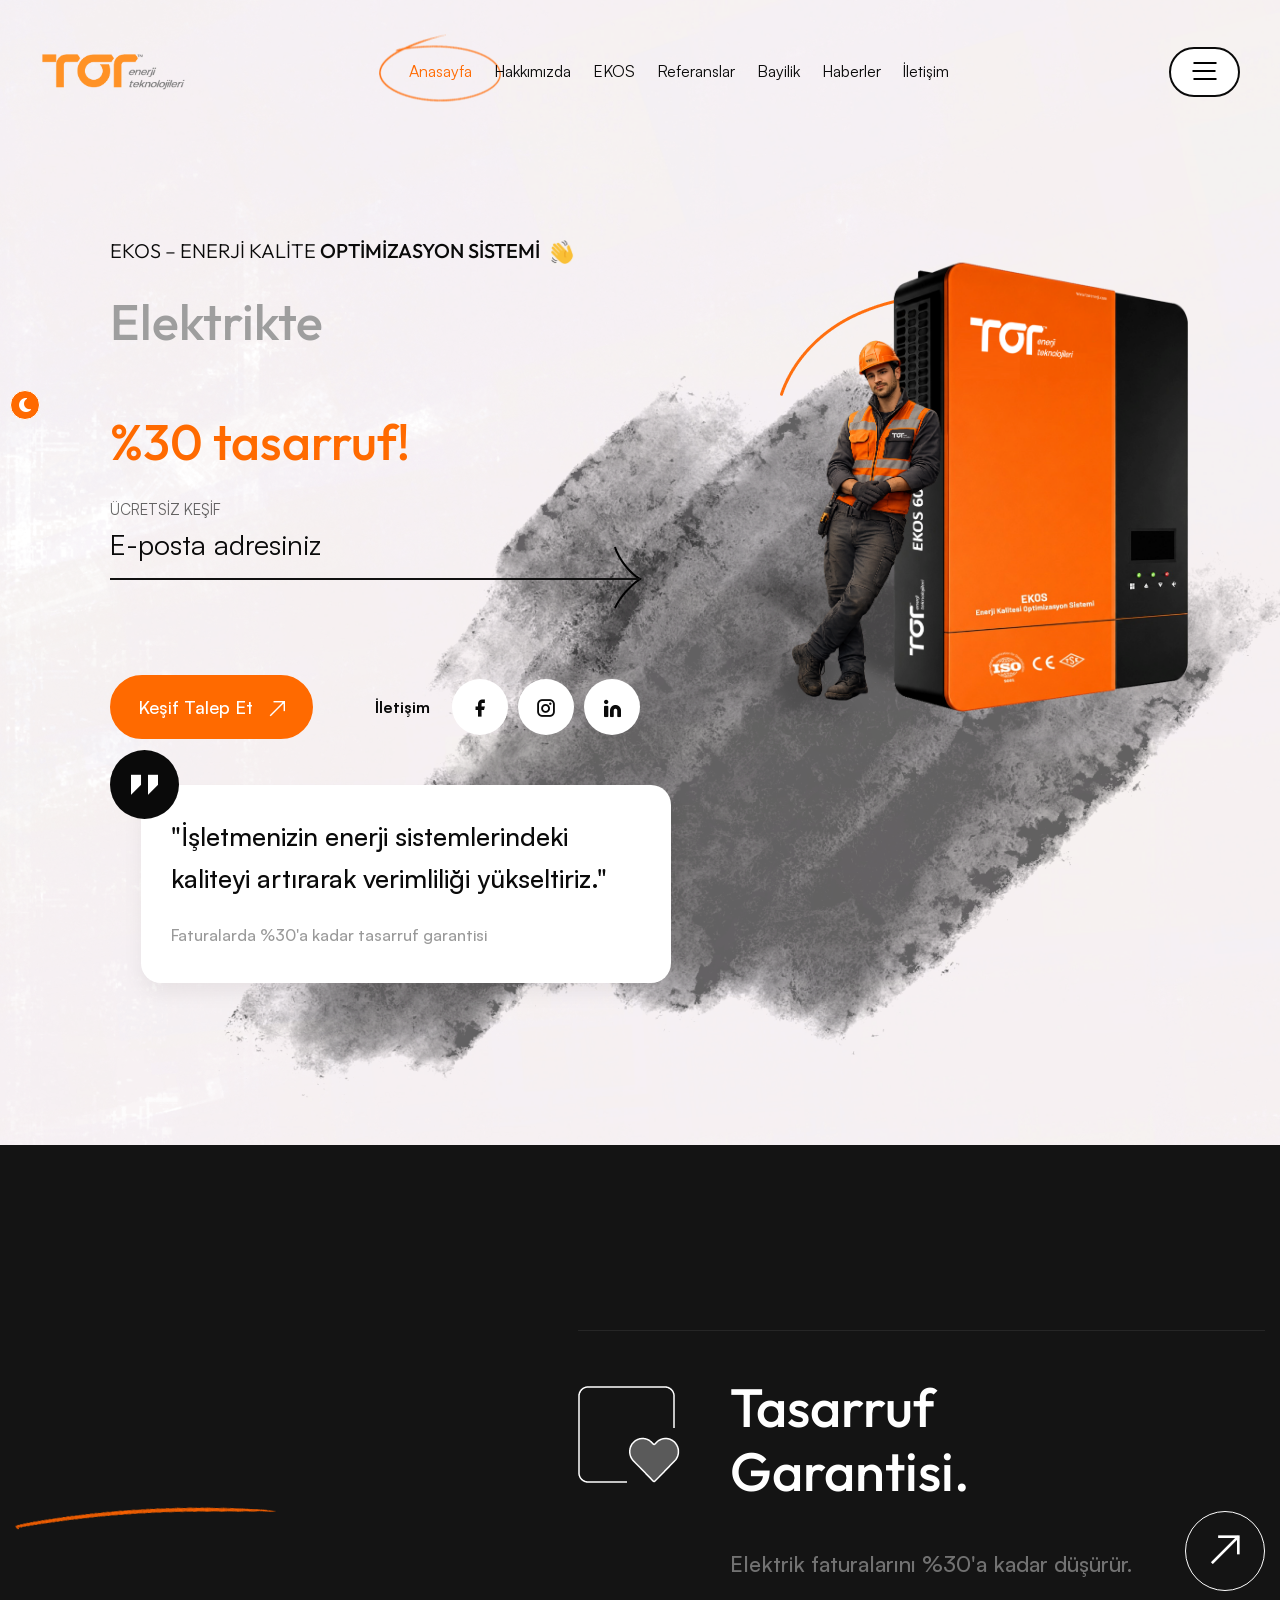
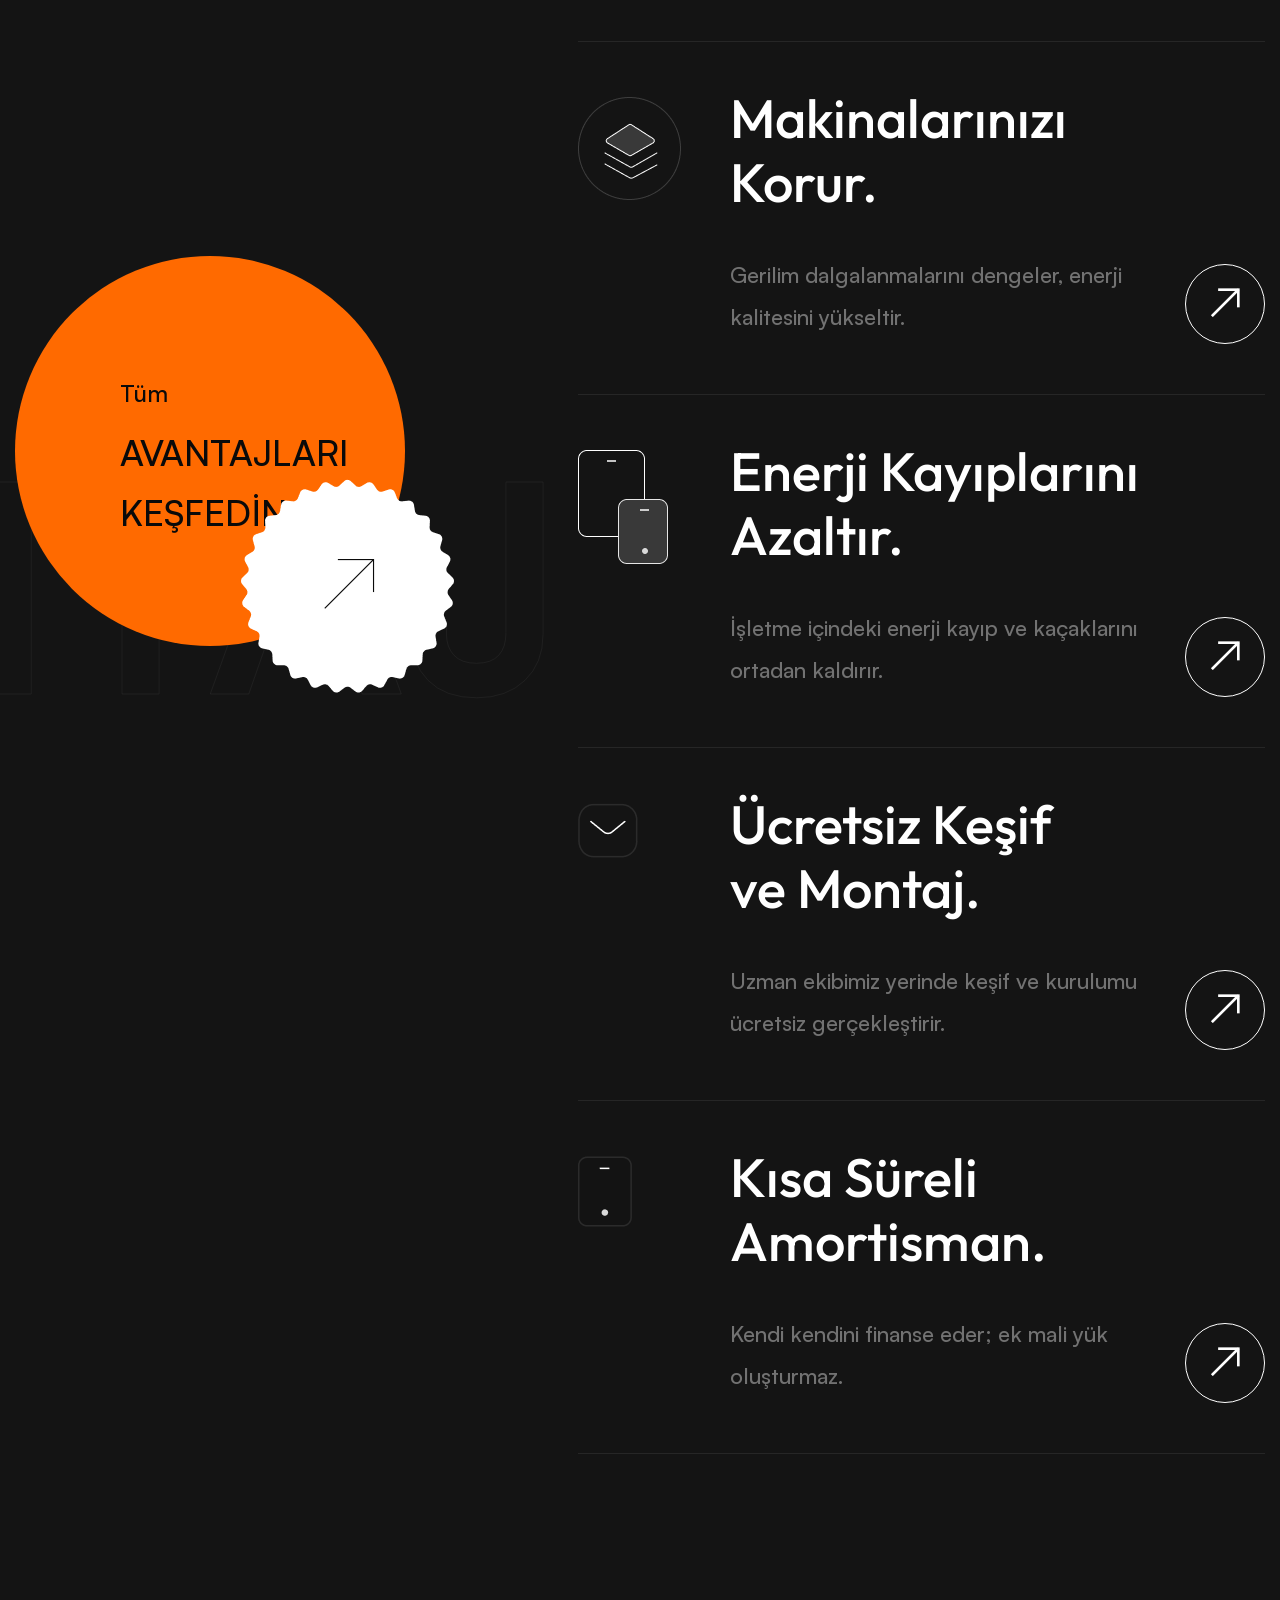
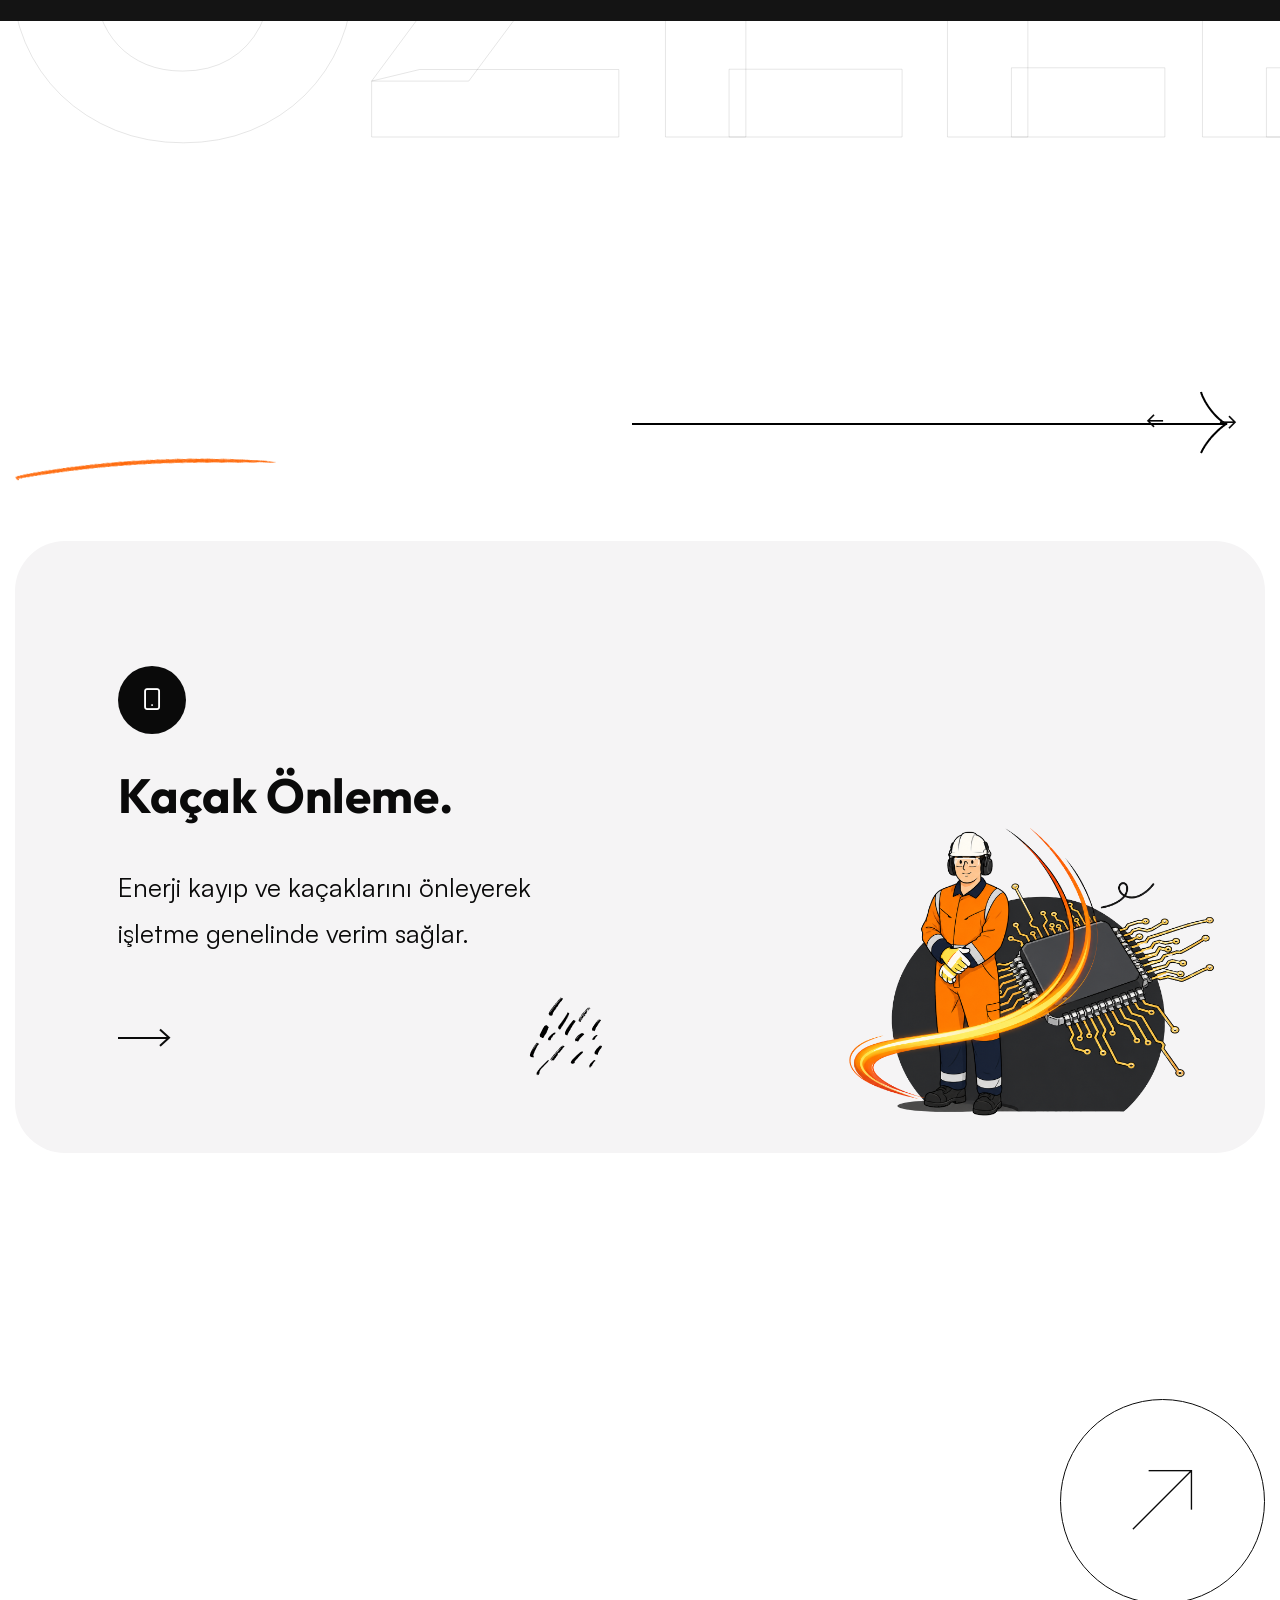
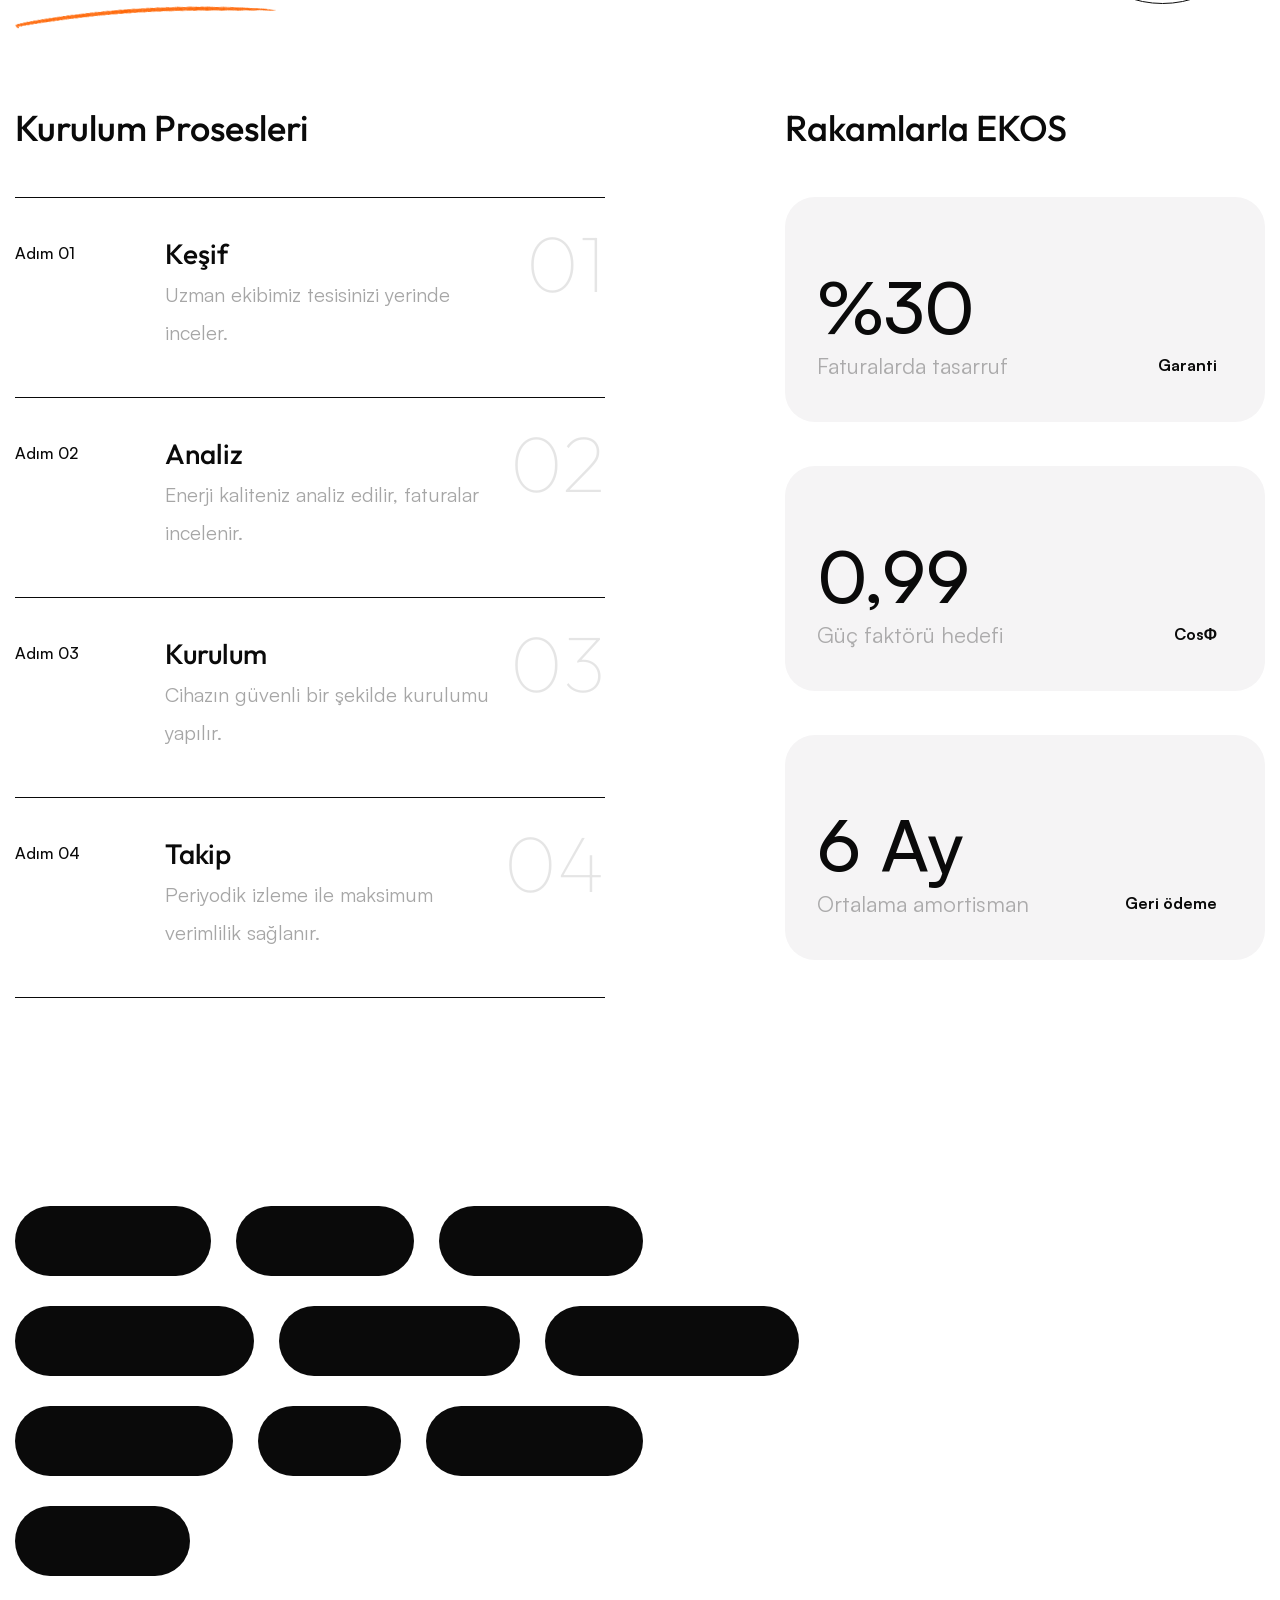
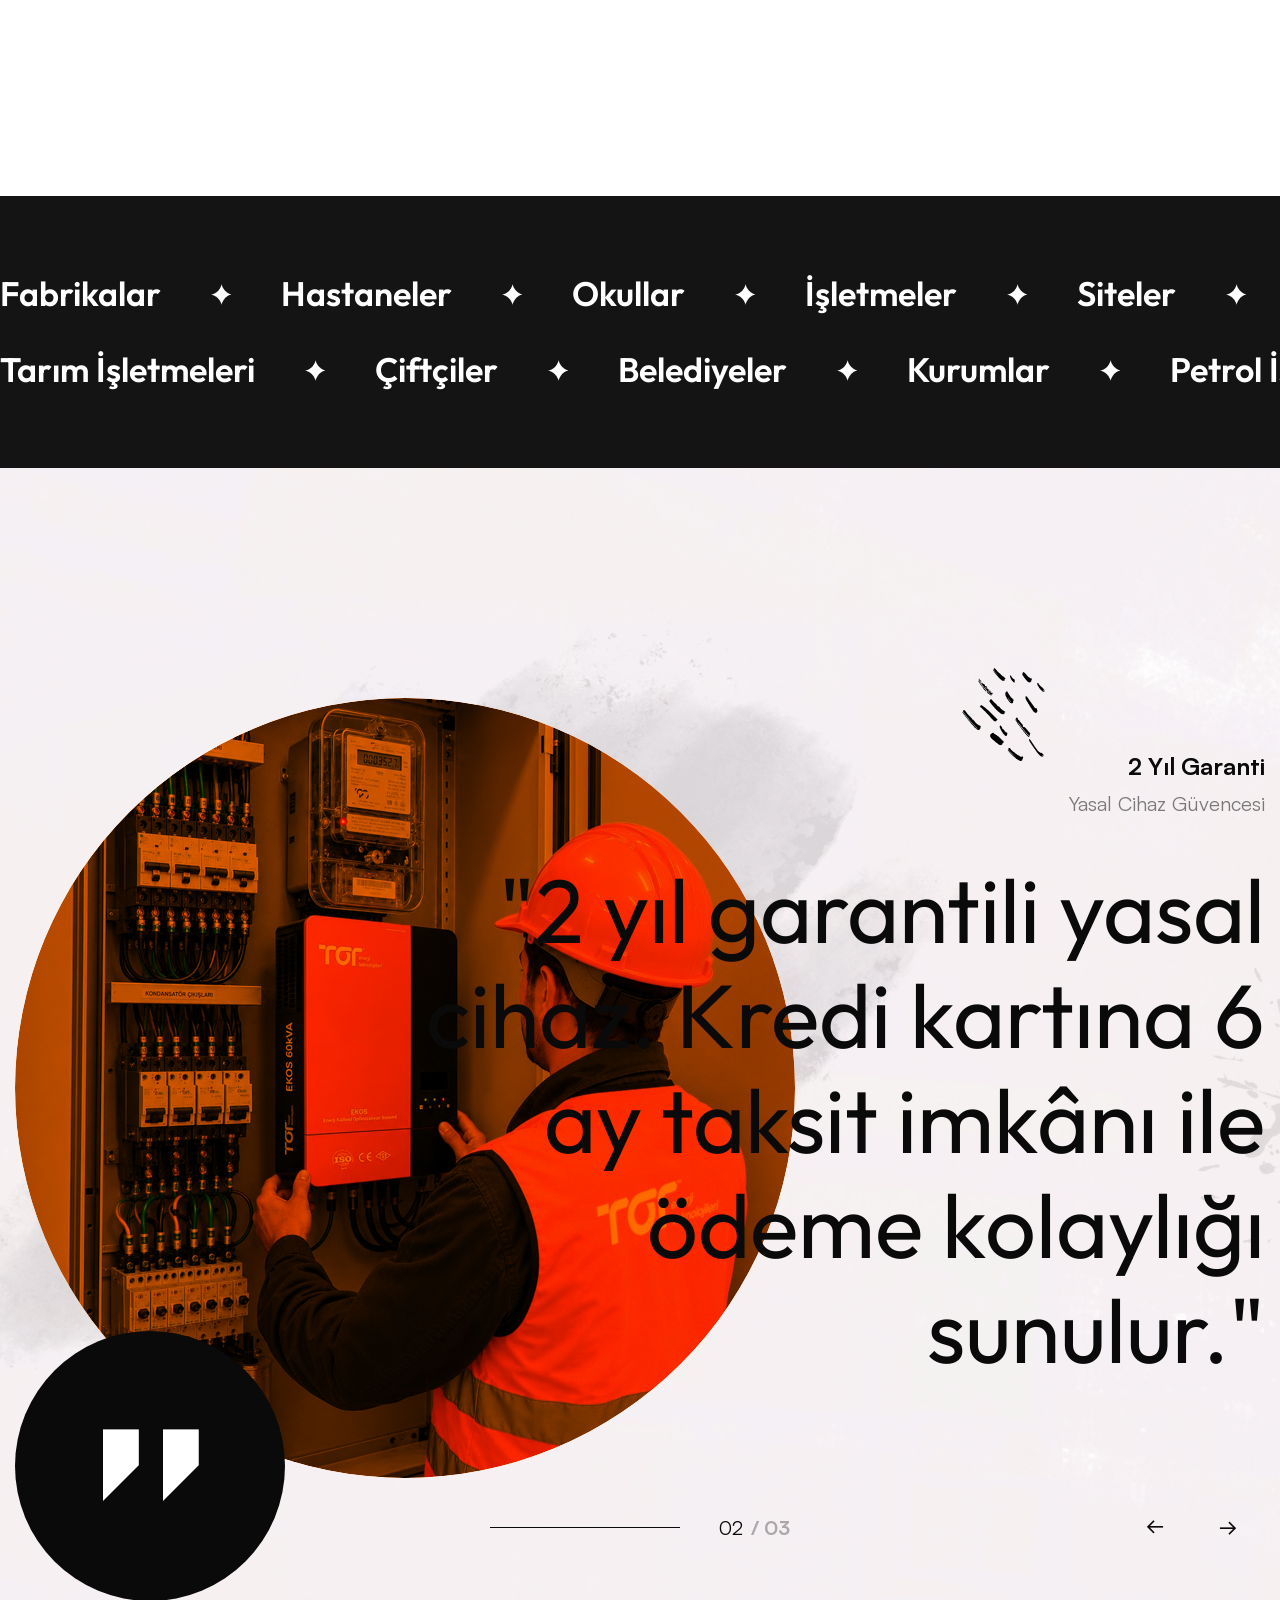
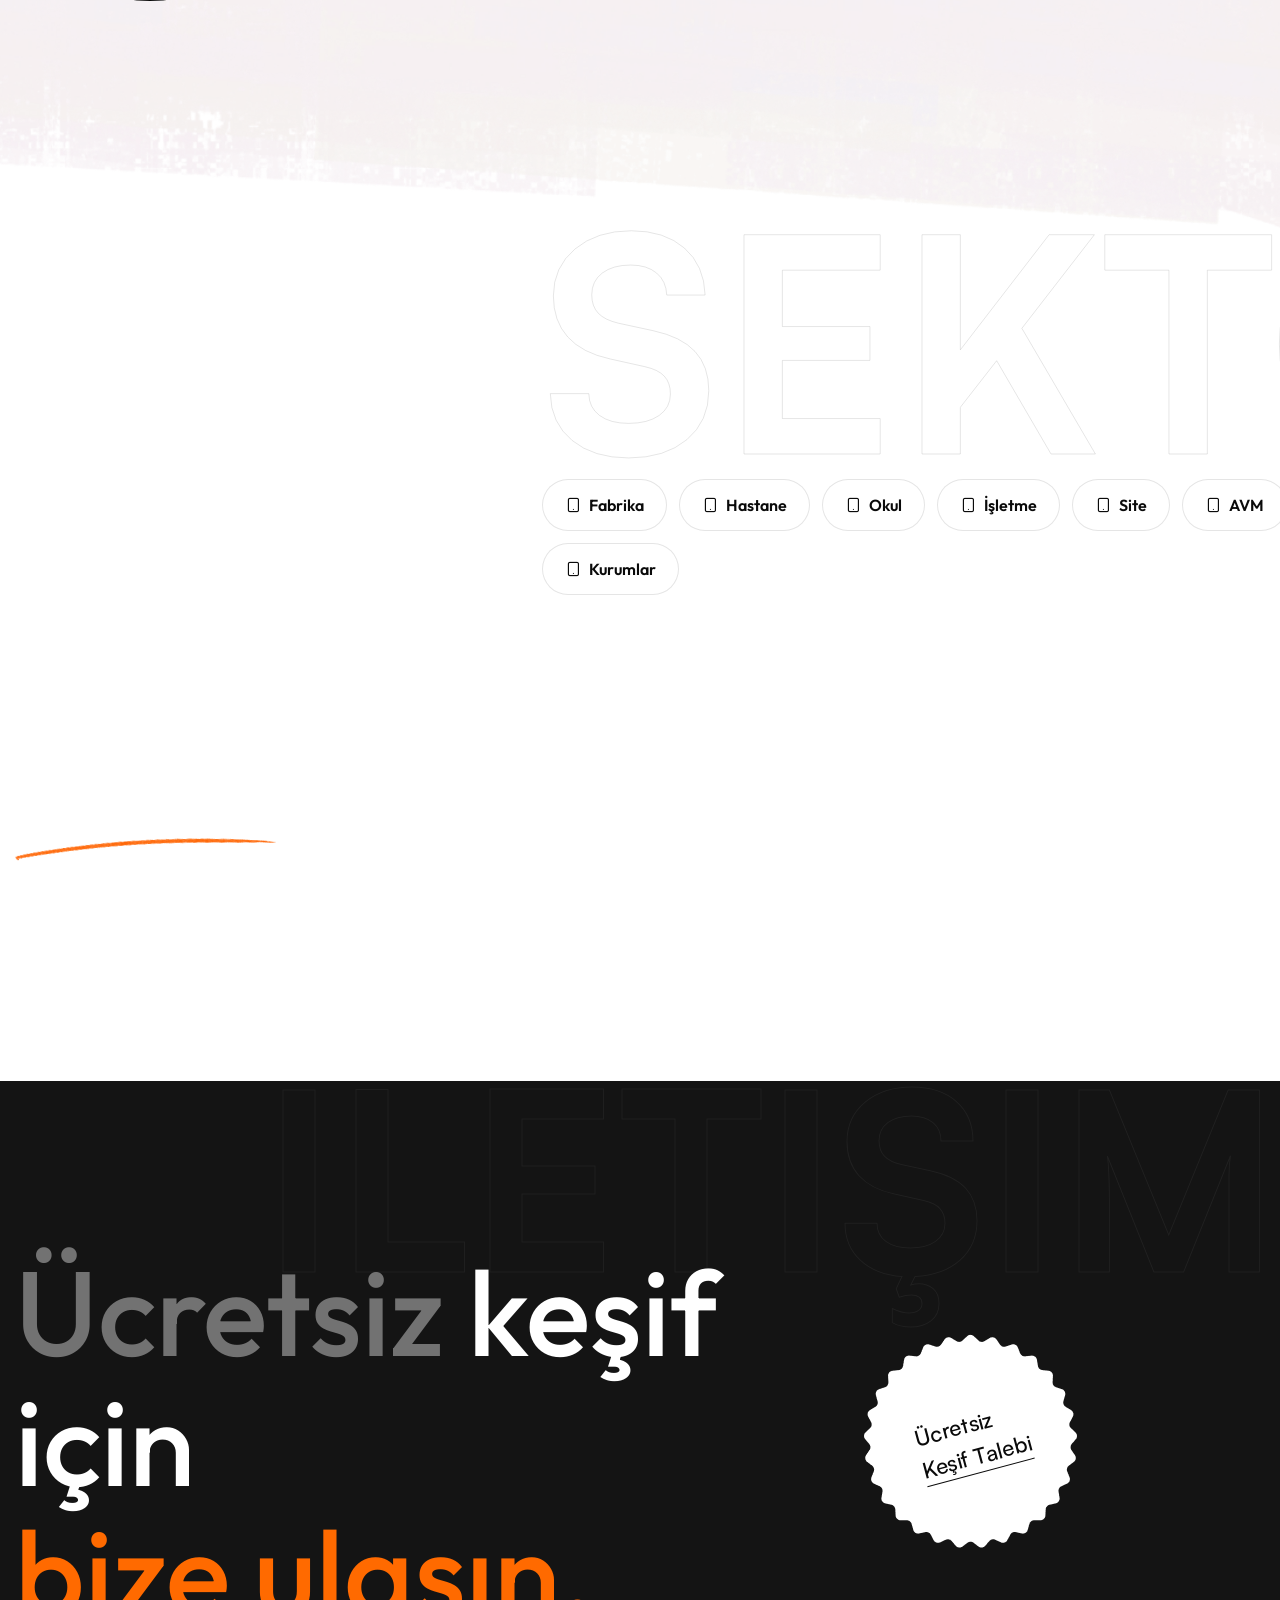
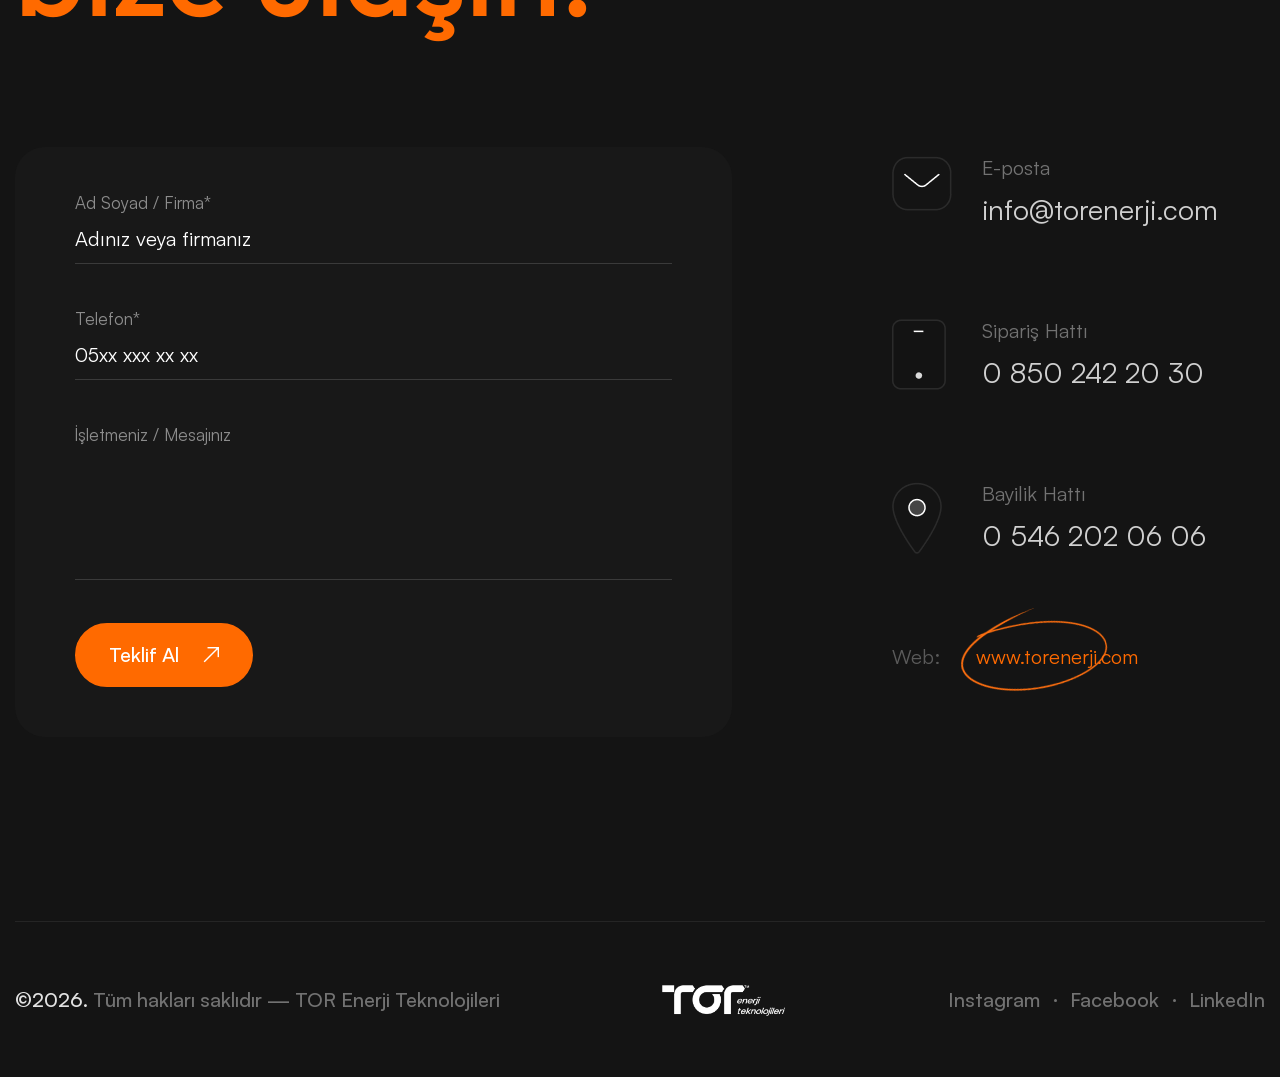
==== commit 7a8da1e7: "last changes.. deploying." ====
--- a/index.html
+++ b/index.html
@@ -209,6 +209,7 @@
                                     <input type="hidden" name="access_key" value="66821c91-d701-4117-aa21-ff60b7ae3408">
                                     <input type="hidden" name="subject" value="Ücretsiz Keşif Talebi – torenerji.com">
                                     <input type="hidden" name="from_name" value="TOR Enerji Web Sitesi">
+                                    <input type="hidden" name="redirect" value="https://www.torenerji.com/thank-you.html">
                                     <input type="checkbox" name="botcheck" style="display:none;" tabindex="-1" aria-hidden="true">
                                     <div class="form-group">
                                         <div class="dark-shape" style="background-image: url(assets/images/shape/shape-3.png);"></div>
@@ -345,7 +346,7 @@
                                 <p>Enerji kayıp ve kaçaklarını önleyerek işletme genelinde verim sağlar.</p>
                                 <div class="link"><a href="service.html"><i class="icon-10"></i></a></div>
                             </div>
-                            <figure class="image-box"><img src="assets/images/portfolio/portfolio-10.png" alt="EKOS ile enerji kaçaklarının önlenmesi"></figure>
+                            <figure class="image-box" style="right: 40px; bottom: 30px;"><img src="assets/images/resource/partner-hero.png" alt="EKOS ile enerji kaçaklarının önlenmesi" style="max-height: 300px; width: auto; height: auto;"></figure>
                         </div>
                     </div>
                 </div>
@@ -471,39 +472,48 @@
         <!-- clients-section -->
         <section class="clients-section">
             <div class="outer-container">
-                <ul class="clients-list mb_30">
-                    <li><a href="index.html"><img src="assets/images/clients/clients-1.png" alt=""></a></li>
-                    <li><a href="index.html"><img src="assets/images/clients/clients-2.png" alt=""></a></li>
-                    <li><a href="index.html"><img src="assets/images/clients/clients-3.png" alt=""></a></li>
-                    <li><a href="index.html"><img src="assets/images/clients/clients-4.png" alt=""></a></li>
-                    <li><a href="index.html"><img src="assets/images/clients/clients-5.png" alt=""></a></li>
-                    <li><a href="index.html"><img src="assets/images/clients/clients-1.png" alt=""></a></li>
-                    <li><a href="index.html"><img src="assets/images/clients/clients-2.png" alt=""></a></li>
-                    <li><a href="index.html"><img src="assets/images/clients/clients-3.png" alt=""></a></li>
-                    <li><a href="index.html"><img src="assets/images/clients/clients-4.png" alt=""></a></li>
-                    <li><a href="index.html"><img src="assets/images/clients/clients-5.png" alt=""></a></li>
-                    <li><a href="index.html"><img src="assets/images/clients/clients-1.png" alt=""></a></li>
-                    <li><a href="index.html"><img src="assets/images/clients/clients-2.png" alt=""></a></li>
-                    <li><a href="index.html"><img src="assets/images/clients/clients-3.png" alt=""></a></li>
-                    <li><a href="index.html"><img src="assets/images/clients/clients-4.png" alt=""></a></li>
-                    <li><a href="index.html"><img src="assets/images/clients/clients-5.png" alt=""></a></li>
+                <ul class="clients-list tor-sector-marquee mb_30">
+                    <li><span>Fabrikalar</span></li>
+                    <li><span>Hastaneler</span></li>
+                    <li><span>Okullar</span></li>
+                    <li><span>İşletmeler</span></li>
+                    <li><span>Siteler</span></li>
+                    <li><span>AVM’ler</span></li>
+                    <li><span>Oteller</span></li>
+                    <li><span>Fabrikalar</span></li>
+                    <li><span>Hastaneler</span></li>
+                    <li><span>Okullar</span></li>
+                    <li><span>İşletmeler</span></li>
+                    <li><span>Siteler</span></li>
+                    <li><span>AVM’ler</span></li>
+                    <li><span>Oteller</span></li>
+                    <li><span>Fabrikalar</span></li>
+                    <li><span>Hastaneler</span></li>
+                    <li><span>Okullar</span></li>
+                    <li><span>İşletmeler</span></li>
+                    <li><span>Siteler</span></li>
+                    <li><span>AVM’ler</span></li>
+                    <li><span>Oteller</span></li>
                 </ul>
-                <ul class="clients-list">
-                    <li><a href="index.html"><img src="assets/images/clients/clients-6.png" alt=""></a></li>
-                    <li><a href="index.html"><img src="assets/images/clients/clients-7.png" alt=""></a></li>
-                    <li><a href="index.html"><img src="assets/images/clients/clients-8.png" alt=""></a></li>
-                    <li><a href="index.html"><img src="assets/images/clients/clients-9.png" alt=""></a></li>
-                    <li><a href="index.html"><img src="assets/images/clients/clients-10.png" alt=""></a></li>
-                    <li><a href="index.html"><img src="assets/images/clients/clients-6.png" alt=""></a></li>
-                    <li><a href="index.html"><img src="assets/images/clients/clients-7.png" alt=""></a></li>
-                    <li><a href="index.html"><img src="assets/images/clients/clients-8.png" alt=""></a></li>
-                    <li><a href="index.html"><img src="assets/images/clients/clients-9.png" alt=""></a></li>
-                    <li><a href="index.html"><img src="assets/images/clients/clients-10.png" alt=""></a></li>
-                    <li><a href="index.html"><img src="assets/images/clients/clients-6.png" alt=""></a></li>
-                    <li><a href="index.html"><img src="assets/images/clients/clients-7.png" alt=""></a></li>
-                    <li><a href="index.html"><img src="assets/images/clients/clients-8.png" alt=""></a></li>
-                    <li><a href="index.html"><img src="assets/images/clients/clients-9.png" alt=""></a></li>
-                    <li><a href="index.html"><img src="assets/images/clients/clients-10.png" alt=""></a></li>
+                <ul class="clients-list tor-sector-marquee">
+                    <li><span>Tarım İşletmeleri</span></li>
+                    <li><span>Çiftçiler</span></li>
+                    <li><span>Belediyeler</span></li>
+                    <li><span>Kurumlar</span></li>
+                    <li><span>Petrol İstasyonları</span></li>
+                    <li><span>Çimento Fabrikaları</span></li>
+                    <li><span>Tarım İşletmeleri</span></li>
+                    <li><span>Çiftçiler</span></li>
+                    <li><span>Belediyeler</span></li>
+                    <li><span>Kurumlar</span></li>
+                    <li><span>Petrol İstasyonları</span></li>
+                    <li><span>Çimento Fabrikaları</span></li>
+                    <li><span>Tarım İşletmeleri</span></li>
+                    <li><span>Çiftçiler</span></li>
+                    <li><span>Belediyeler</span></li>
+                    <li><span>Kurumlar</span></li>
+                    <li><span>Petrol İstasyonları</span></li>
+                    <li><span>Çimento Fabrikaları</span></li>
                 </ul>
             </div>
         </section>
@@ -673,9 +683,9 @@
                         <div class="copyright"><p><span>&copy;2026.</span> Tüm hakları saklıdır — TOR Enerji Teknolojileri</p></div>
                         <figure class="footer-logo"><a href="index.html"><img src="assets/images/logo/tor-logo-white.png" alt="TOR Enerji Teknolojileri"></a></figure>
                         <ul class="social-links">
-                            <li><a href="index.html">Insta</a></li>
-                            <li><a href="index.html">Facebook</a></li>
-                            <li><a href="index.html">Twitter</a></li>
+                            <li><a href="https://www.instagram.com/torenerji" target="_blank" rel="noopener" title="TOR Enerji Instagram">Instagram</a></li>
+                            <li><a href="https://www.facebook.com/torenerji" target="_blank" rel="noopener" title="TOR Enerji Facebook">Facebook</a></li>
+                            <li><a href="https://www.linkedin.com/company/toenerji" target="_blank" rel="noopener" title="TOR Enerji LinkedIn">LinkedIn</a></li>
                         </ul>
                     </div>
                 </div>
--- a/assets/css/tor-custom.css
+++ b/assets/css/tor-custom.css
@@ -559,6 +559,43 @@
   .tor-section{ padding:70px 0px; }
 }
 
+/* =====================================================================
+   SECTOR MARQUEE (.clients-list.tor-sector-marquee)
+   The template's clients rows were stock brand logos (Microsoft, Instagram,
+   Hurra…). They now carry TOR's sector words as text. The section background
+   is #141414, so the words are white and the separator gap is tightened
+   because text items are much narrower than the original logo images.
+   ===================================================================== */
+.tor-sector-marquee li{
+  margin-right:120px;
+}
+.tor-sector-marquee li:before{
+  right:-70px;
+}
+.tor-sector-marquee li span{
+  display:inline-block;
+  font-family:var(--title-font);
+  font-size:34px;
+  line-height:46px;
+  font-weight:600;
+  color:#fff;
+  white-space:nowrap;
+  transition:.3s ease;
+}
+.tor-sector-marquee li:hover span{
+  color:var(--theme-color);
+}
+@media only screen and (max-width:991px){
+  .tor-sector-marquee li{ margin-right:80px; }
+  .tor-sector-marquee li:before{ right:-50px; }
+  .tor-sector-marquee li span{ font-size:26px; line-height:36px; }
+}
+@media only screen and (max-width:575px){
+  .tor-sector-marquee li{ margin-right:60px; }
+  .tor-sector-marquee li:before{ right:-40px; }
+  .tor-sector-marquee li span{ font-size:22px; line-height:32px; }
+}
+
 /* ---------- 7-item main menu ----------
    The template sizes the top nav for 6 short labels (24px type, 40px side
    margins) and already wrapped to a second line once "Bayilik" was added.
@@ -645,6 +682,24 @@
   .tor-page-hero{ padding:150px 0px 60px; }
   .tor-page-hero h1{ font-size:36px; line-height:46px; }
   .tor-page-hero p{ font-size:17px; line-height:30px; }
+}
+
+/* ---------- thank-you.html (Web3Forms redirect target) ---------- */
+.tor-thanks{ padding-bottom:60px; }
+.tor-thanks-inner{ max-width:900px; margin:0 auto; text-align:center; }
+.tor-thanks-check{
+  width:96px; height:96px; margin:0 auto 34px;
+  display:flex; align-items:center; justify-content:center;
+  border-radius:50%;
+  background:var(--theme-color);
+  color:#fff;
+  font-size:38px;
+  box-shadow:0 18px 40px rgba(255,106,0,.30);
+}
+.tor-thanks .tor-contact-row{ margin-bottom:44px; text-align:center; }
+.tor-thanks-actions{ justify-content:center; }
+@media only screen and (max-width:991px){
+  .tor-thanks-check{ width:74px; height:74px; font-size:28px; margin-bottom:26px; }
 }
 
 /* ---------- section headings for the new pages ---------- */
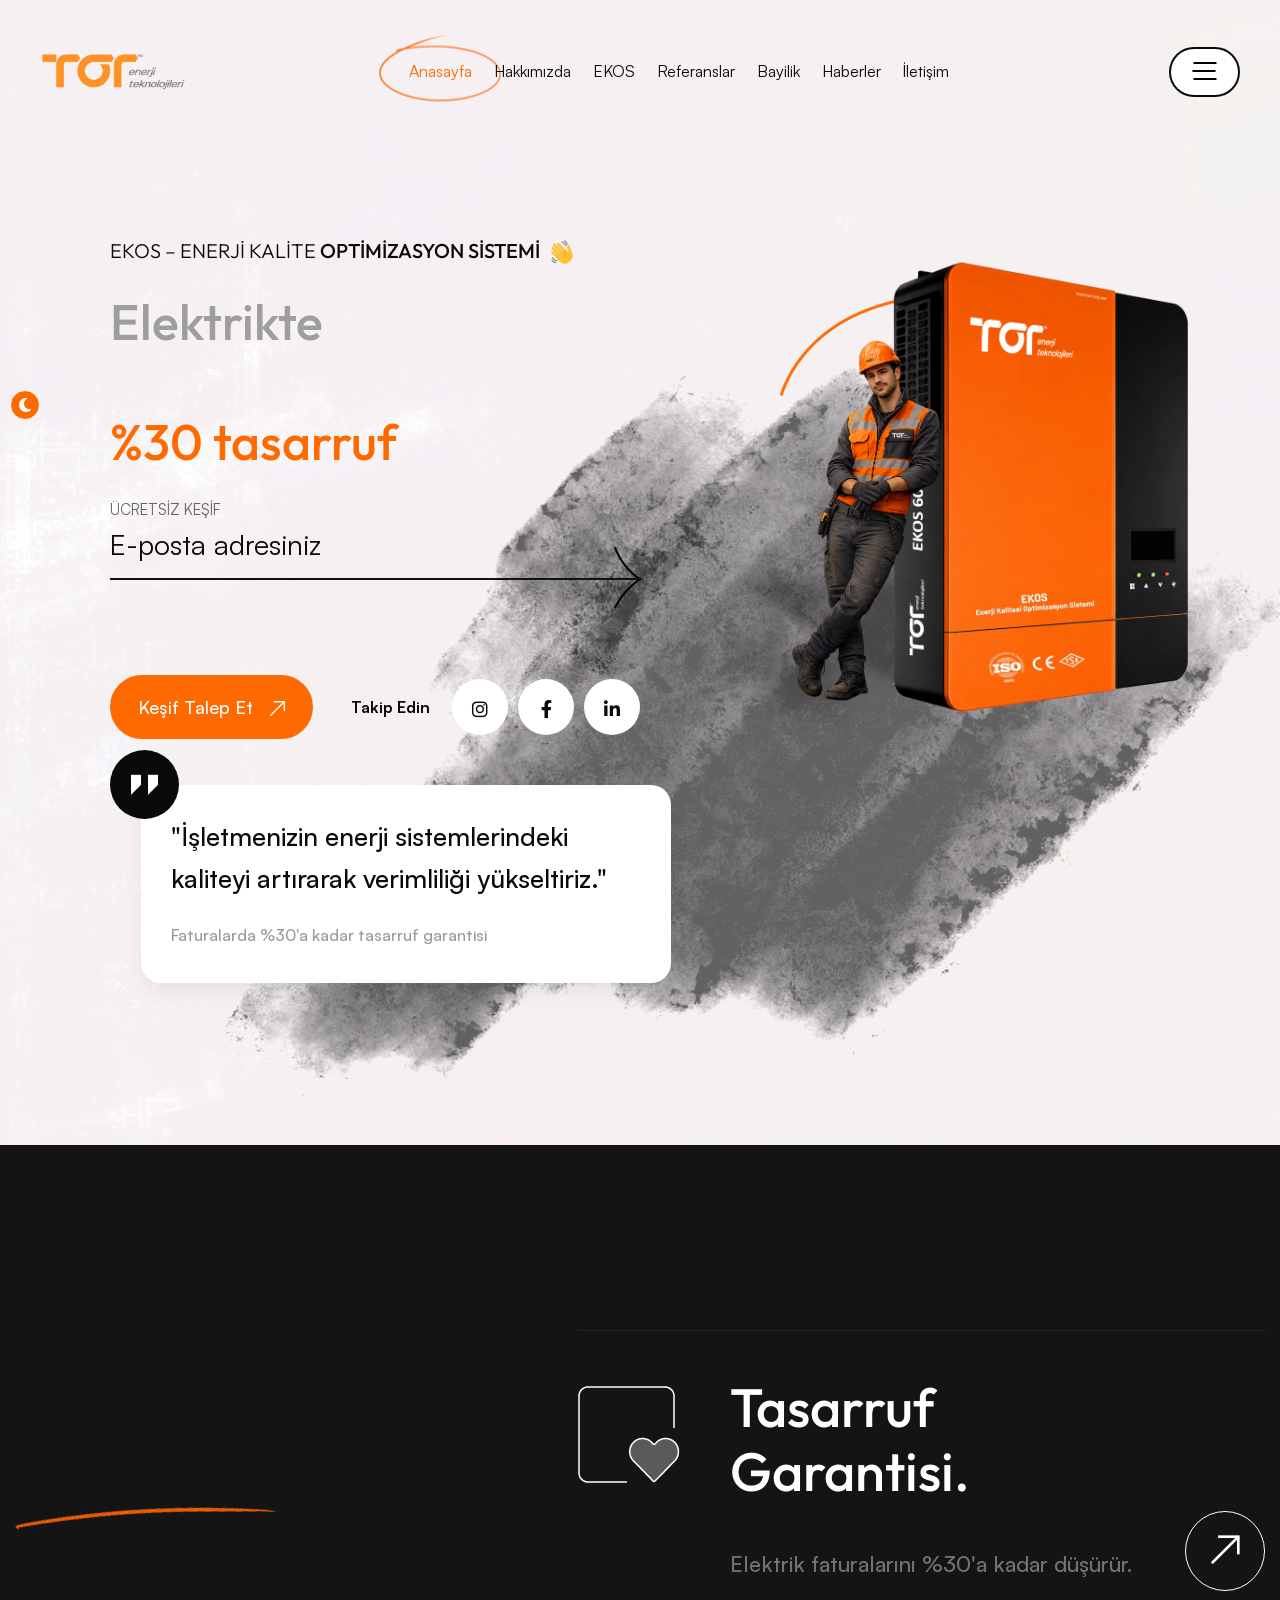
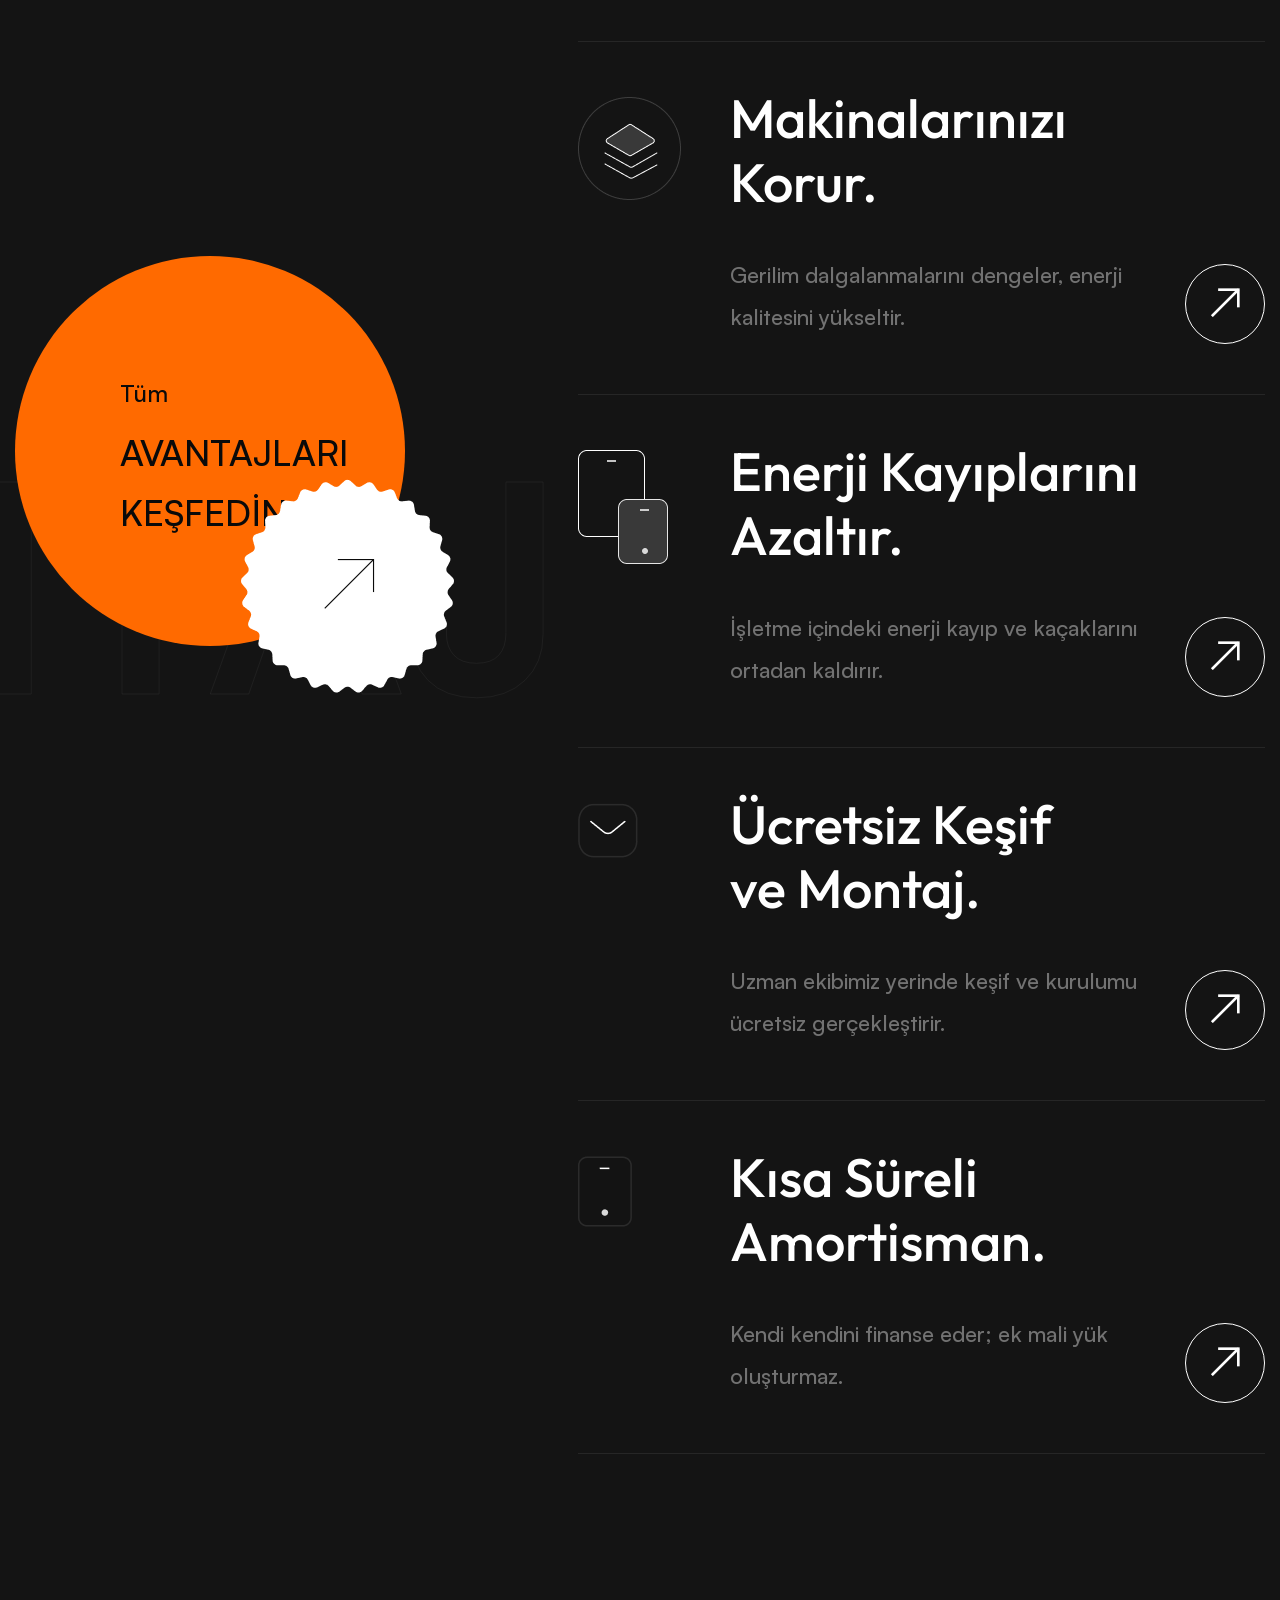
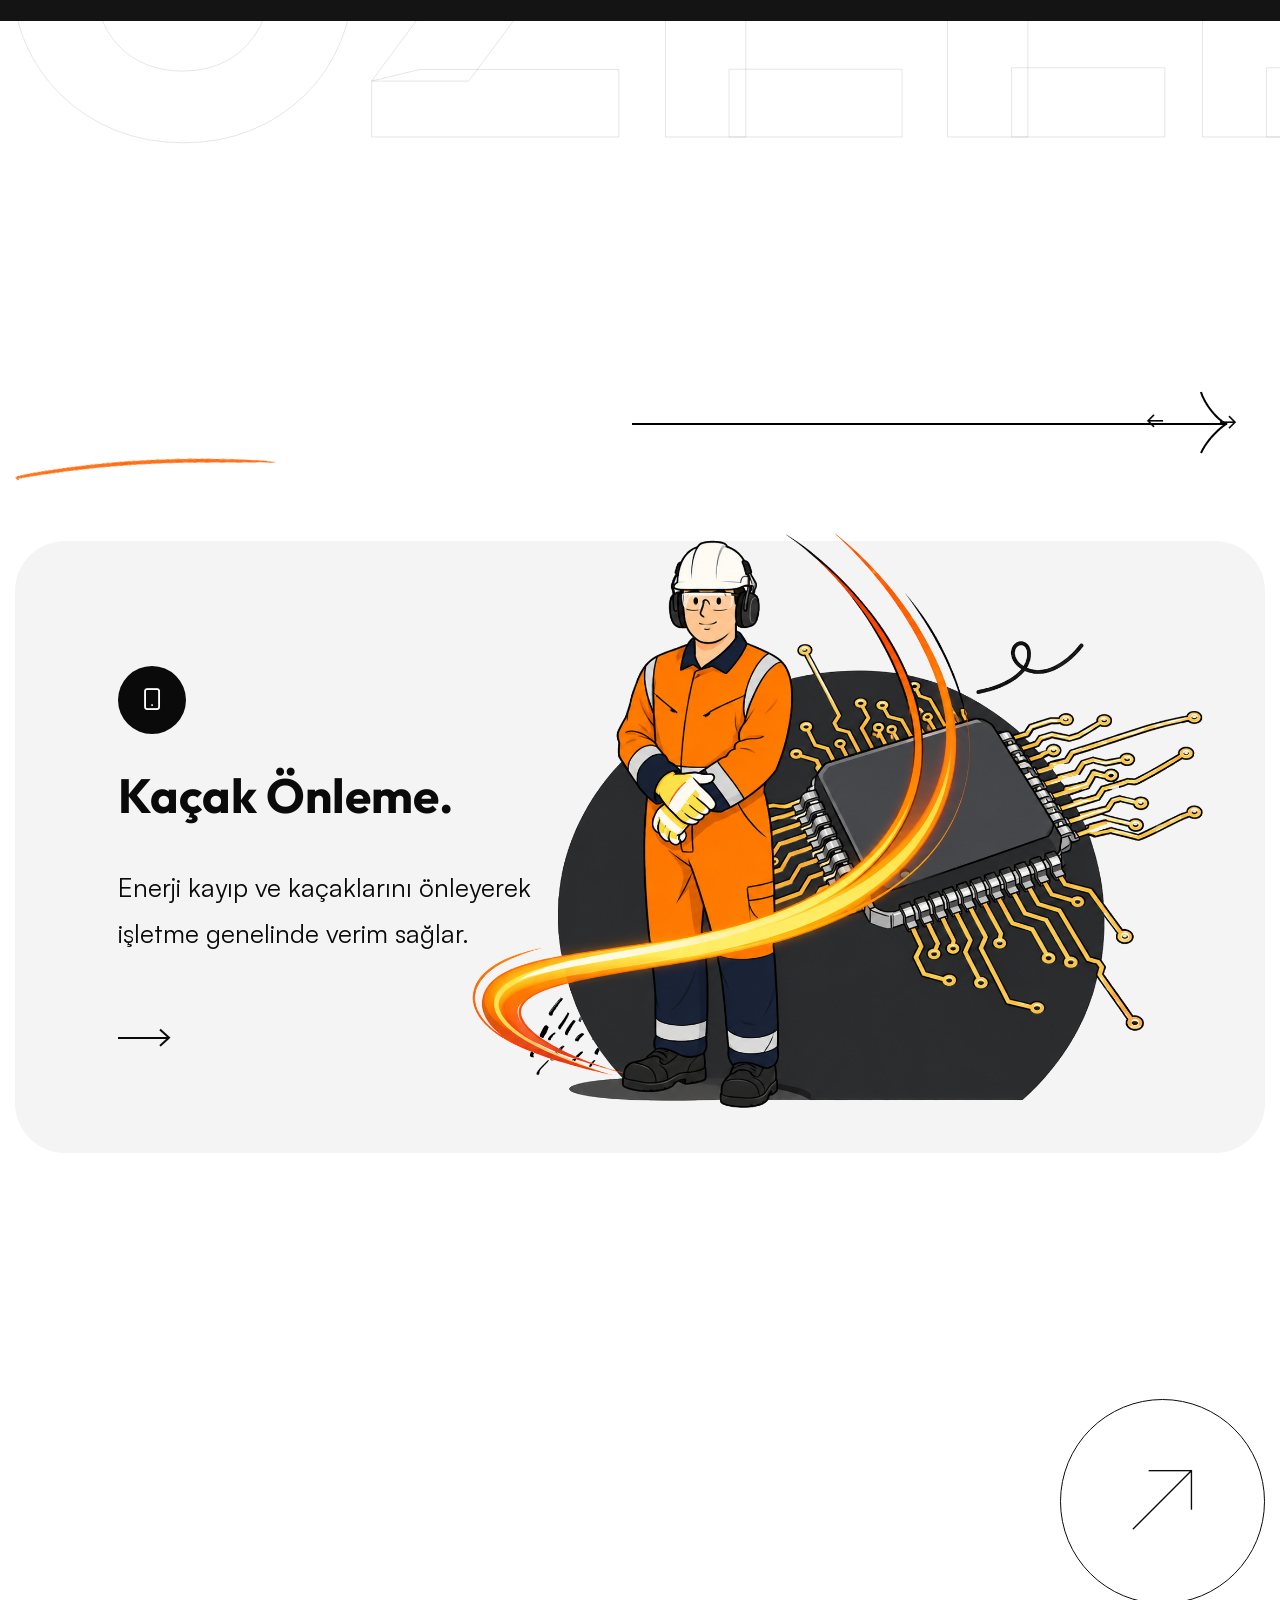
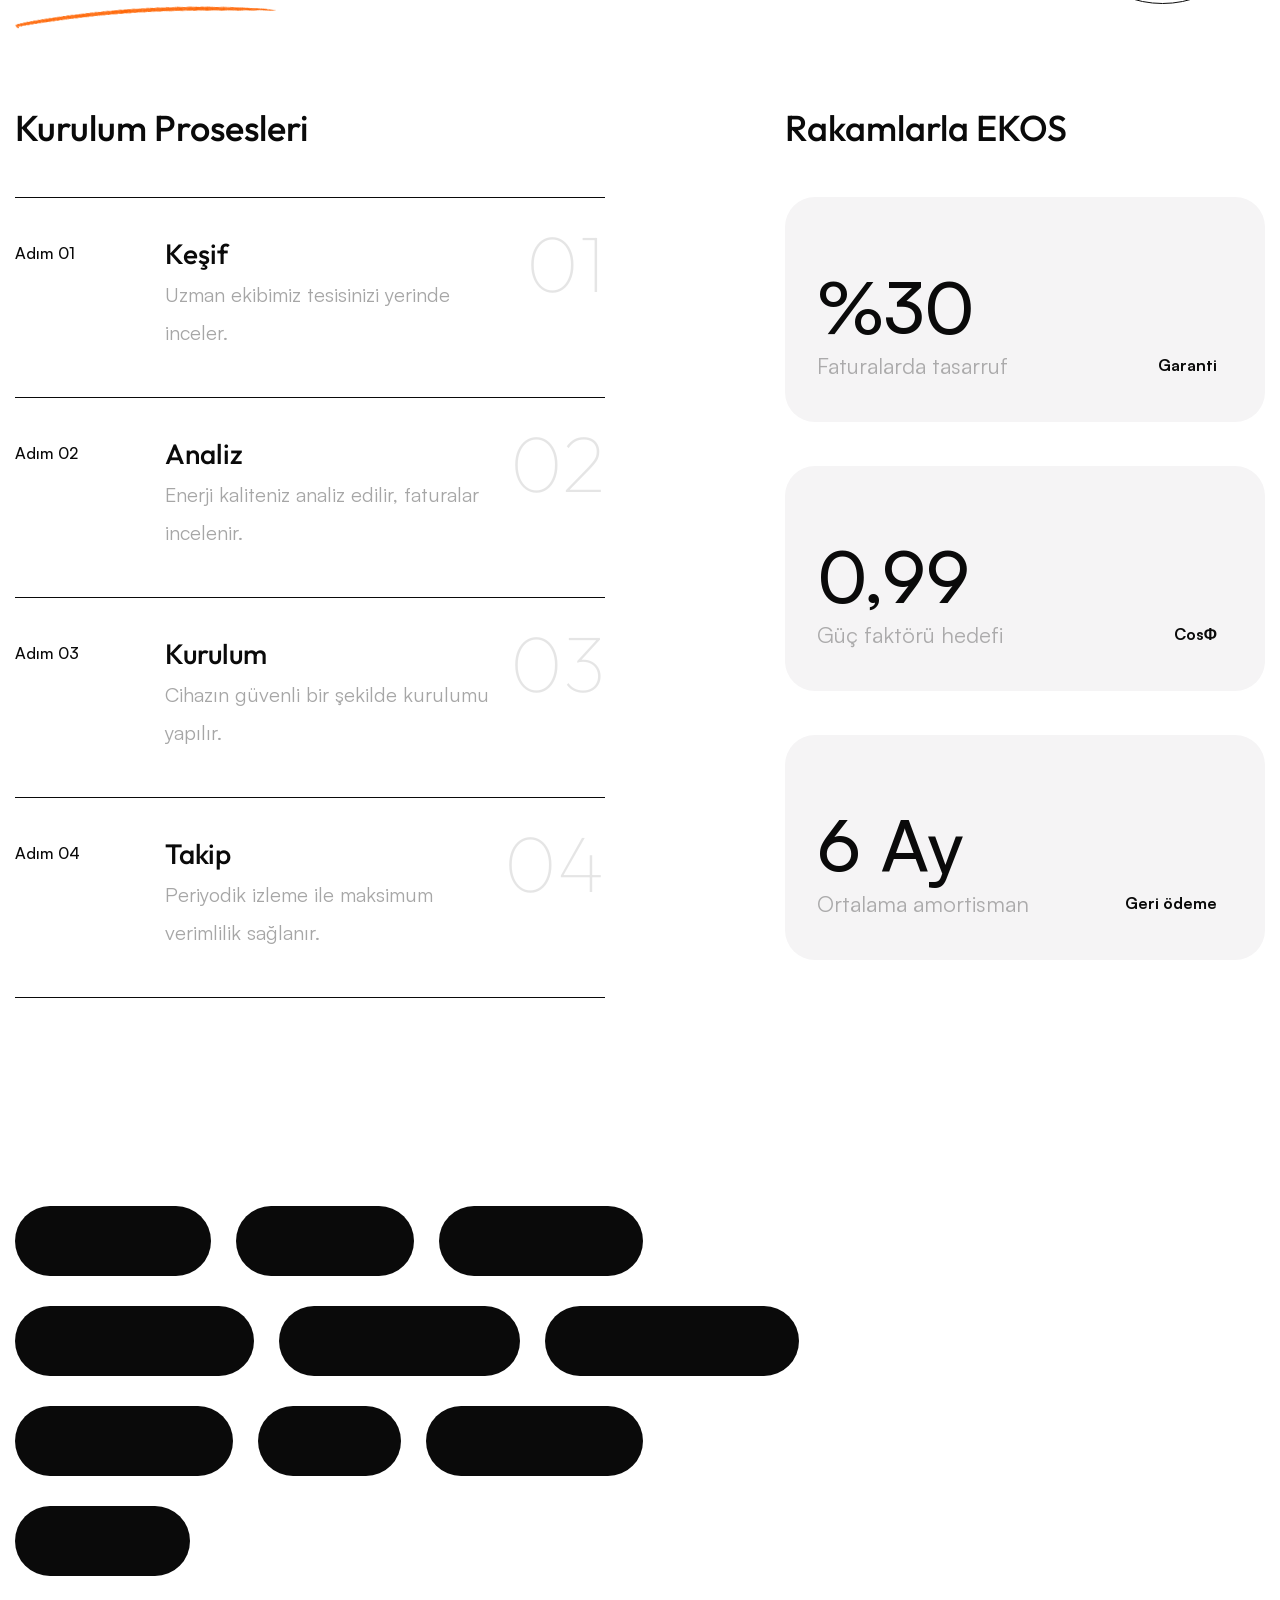
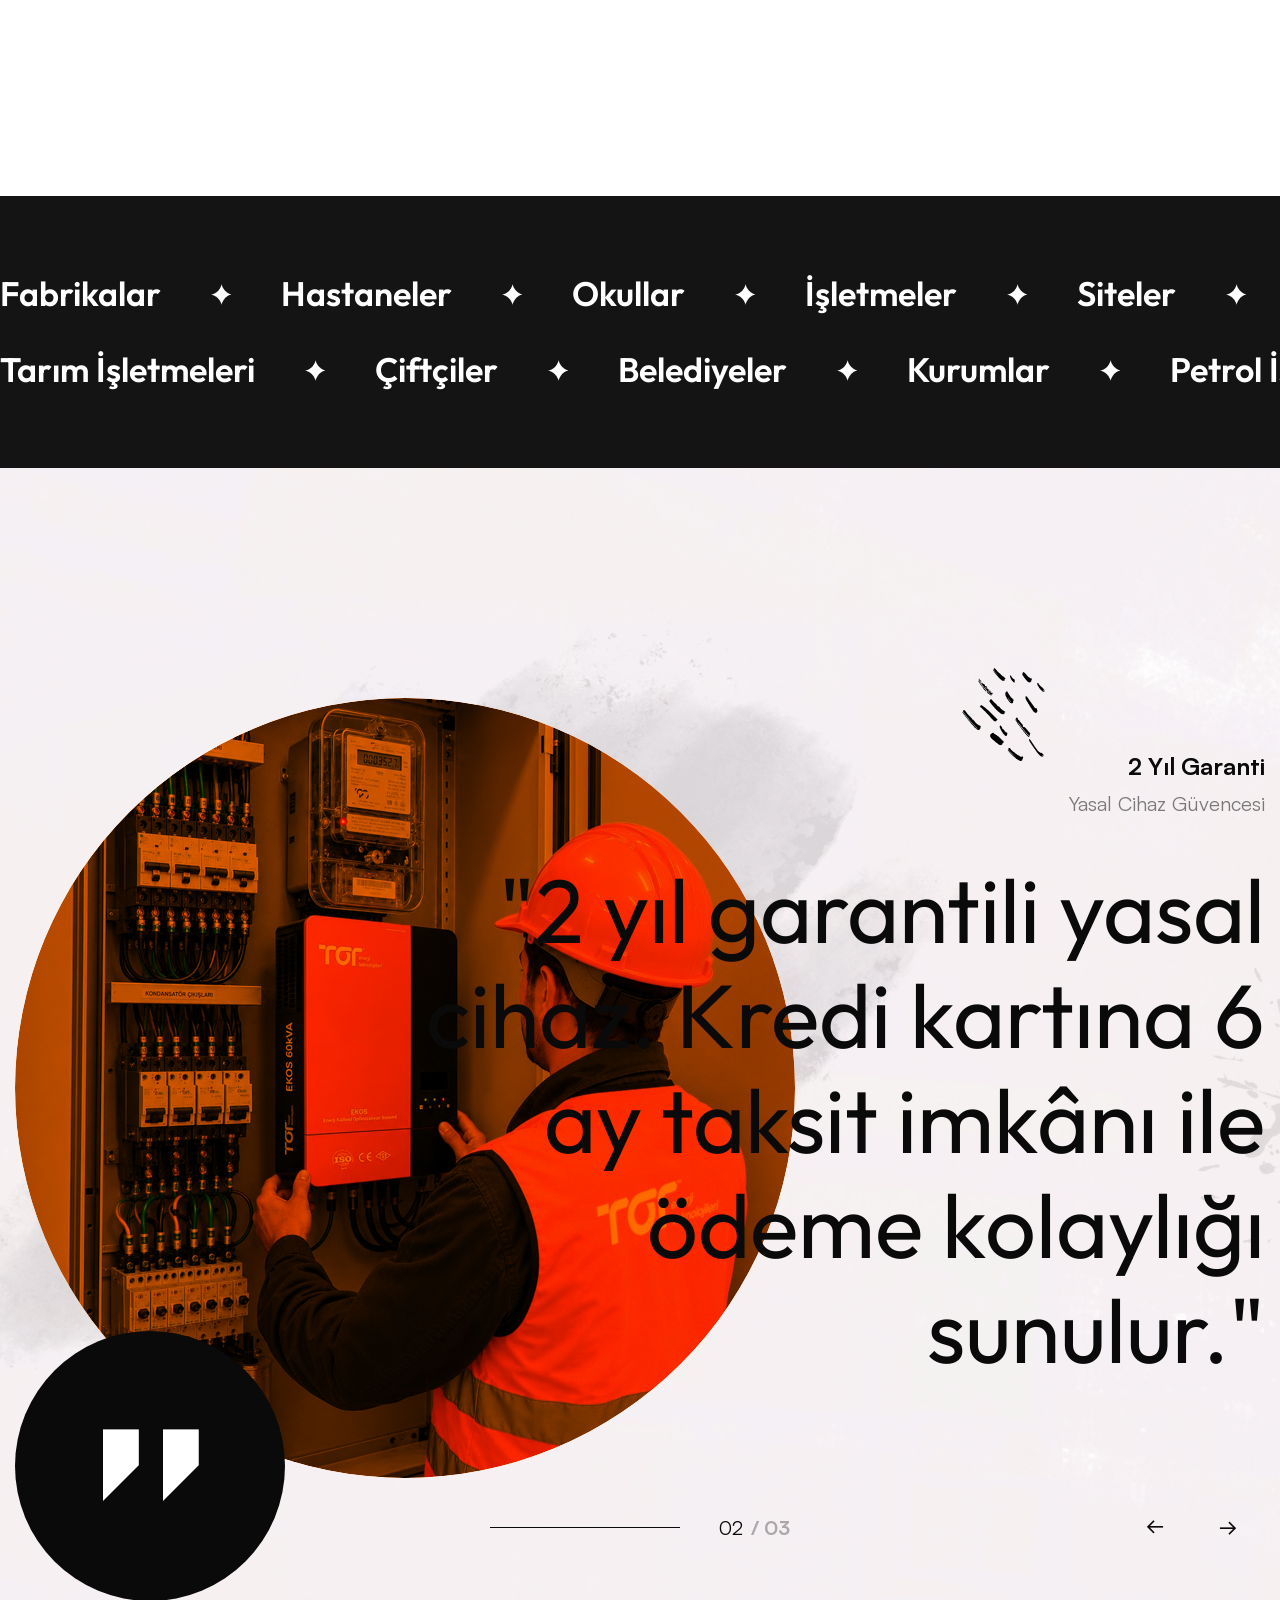
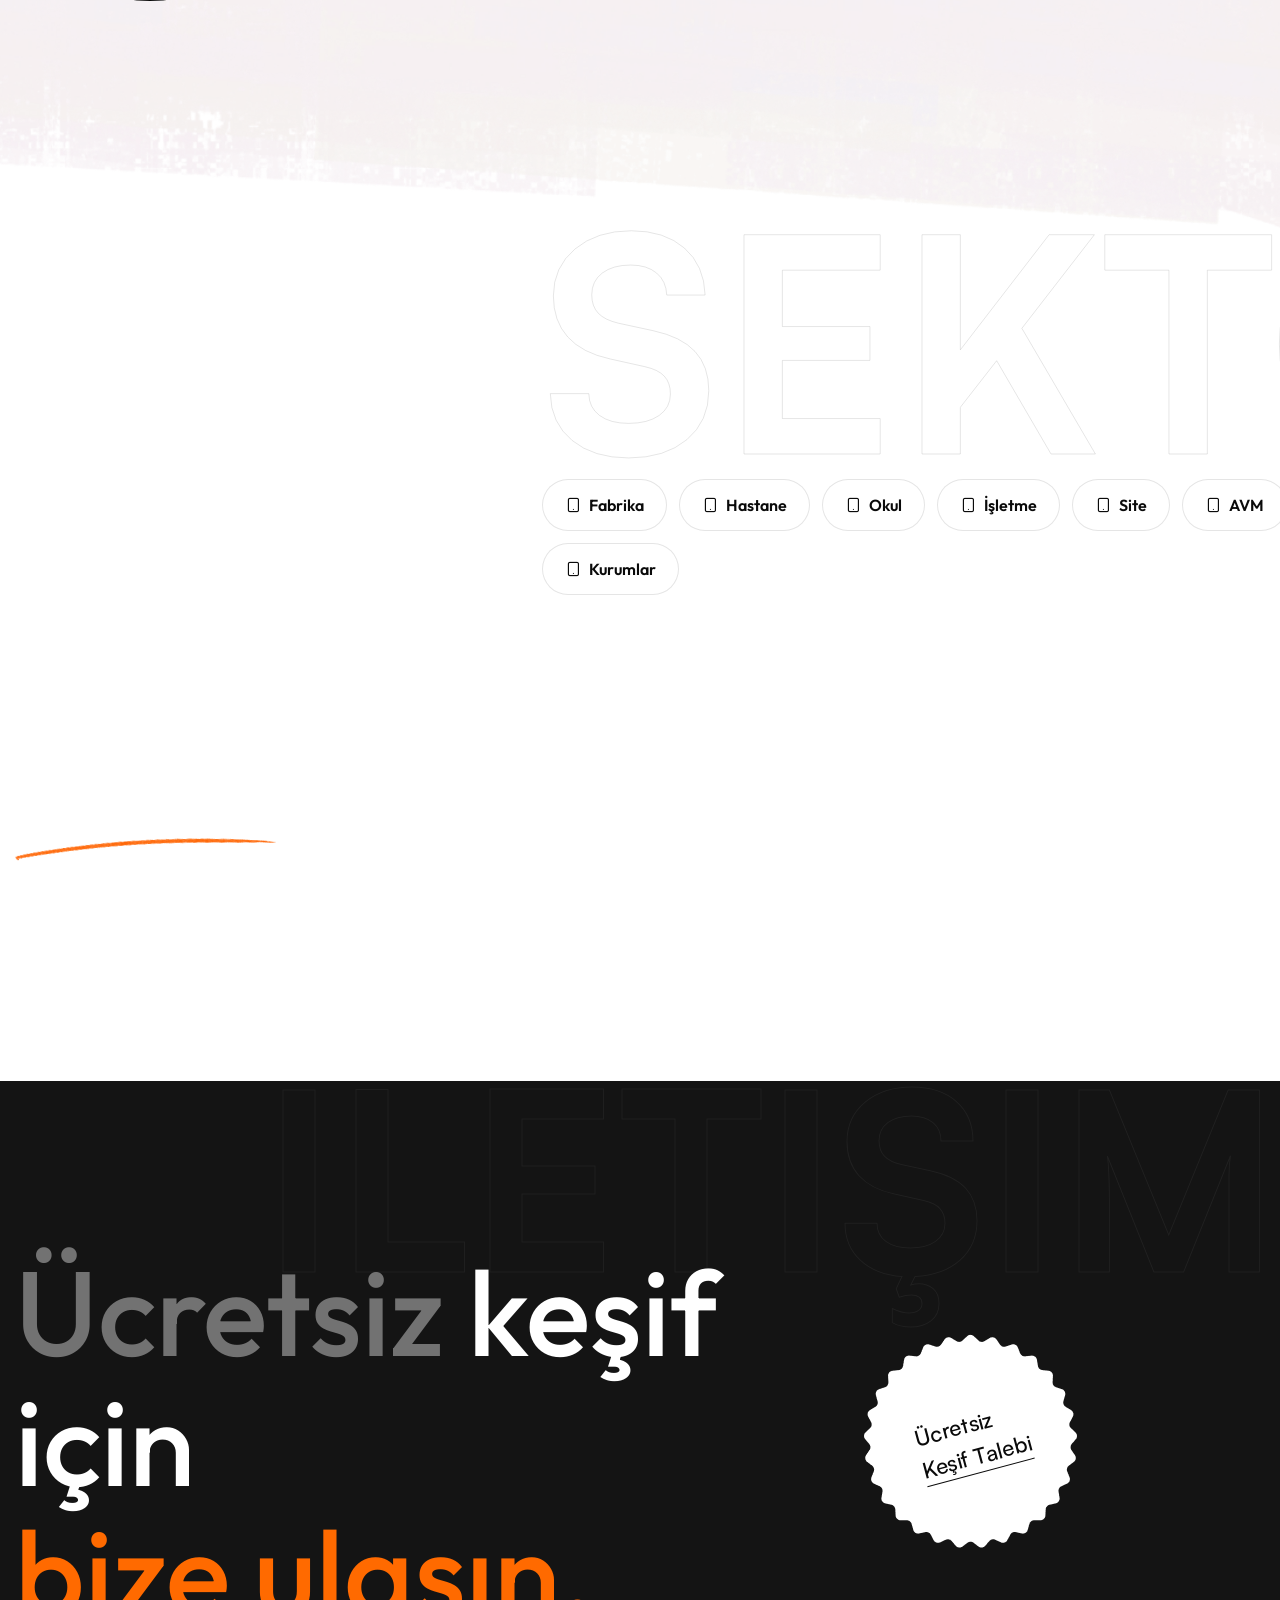
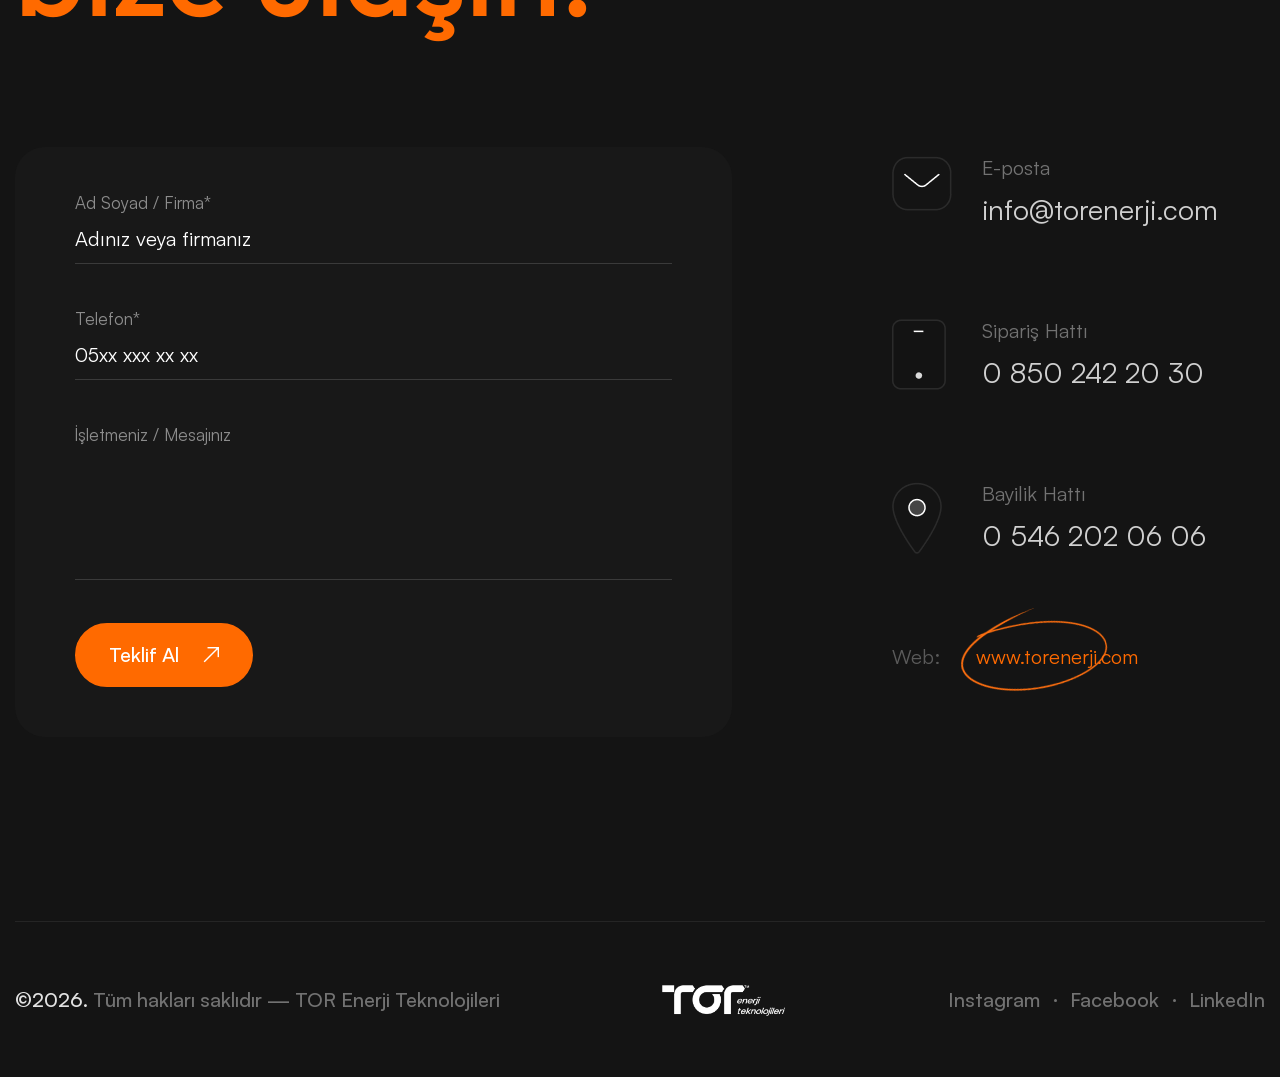
==== commit c2287768: "..." ====
--- a/index.html
+++ b/index.html
@@ -220,10 +220,10 @@
                                     <div class="links-box">
                                         <button type="submit" class="theme-btn"><span>Keşif Talep Et</span></button>
                                         <ul class="social-links">
-                                            <li><span>İletişim</span></li>
-                                            <li><a href="tel:08502422030"><i class="icon-3"></i></a></li>
-                                            <li><a href="tel:05462020606"><i class="icon-4"></i></a></li>
-                                            <li><a href="https://www.torenerji.com" target="_blank"><i class="icon-5"></i></a></li>
+                                            <li><span>Takip Edin</span></li>
+                                            <li><a href="https://www.instagram.com/torenerji" target="_blank" rel="noopener" title="TOR Enerji Instagram"><i class="fab fa-instagram"></i></a></li>
+                                            <li><a href="https://www.facebook.com/torenerji" target="_blank" rel="noopener" title="TOR Enerji Facebook"><i class="fab fa-facebook-f"></i></a></li>
+                                            <li><a href="https://www.linkedin.com/company/toenerji" target="_blank" rel="noopener" title="TOR Enerji LinkedIn"><i class="fab fa-linkedin-in"></i></a></li>
                                         </ul>
                                     </div>
                                 </form>
@@ -346,7 +346,7 @@
                                 <p>Enerji kayıp ve kaçaklarını önleyerek işletme genelinde verim sağlar.</p>
                                 <div class="link"><a href="service.html"><i class="icon-10"></i></a></div>
                             </div>
-                            <figure class="image-box" style="right: 40px; bottom: 30px;"><img src="assets/images/resource/partner-hero.png" alt="EKOS ile enerji kaçaklarının önlenmesi" style="max-height: 300px; width: auto; height: auto;"></figure>
+                            <figure class="image-box" style="right: 40px; bottom: 30px;"><img src="assets/images/resource/partner-hero.png" alt="EKOS ile enerji kaçaklarının önlenmesi" style="max-height: 600px; width: auto; height: auto;"></figure>
                         </div>
                     </div>
                 </div>
